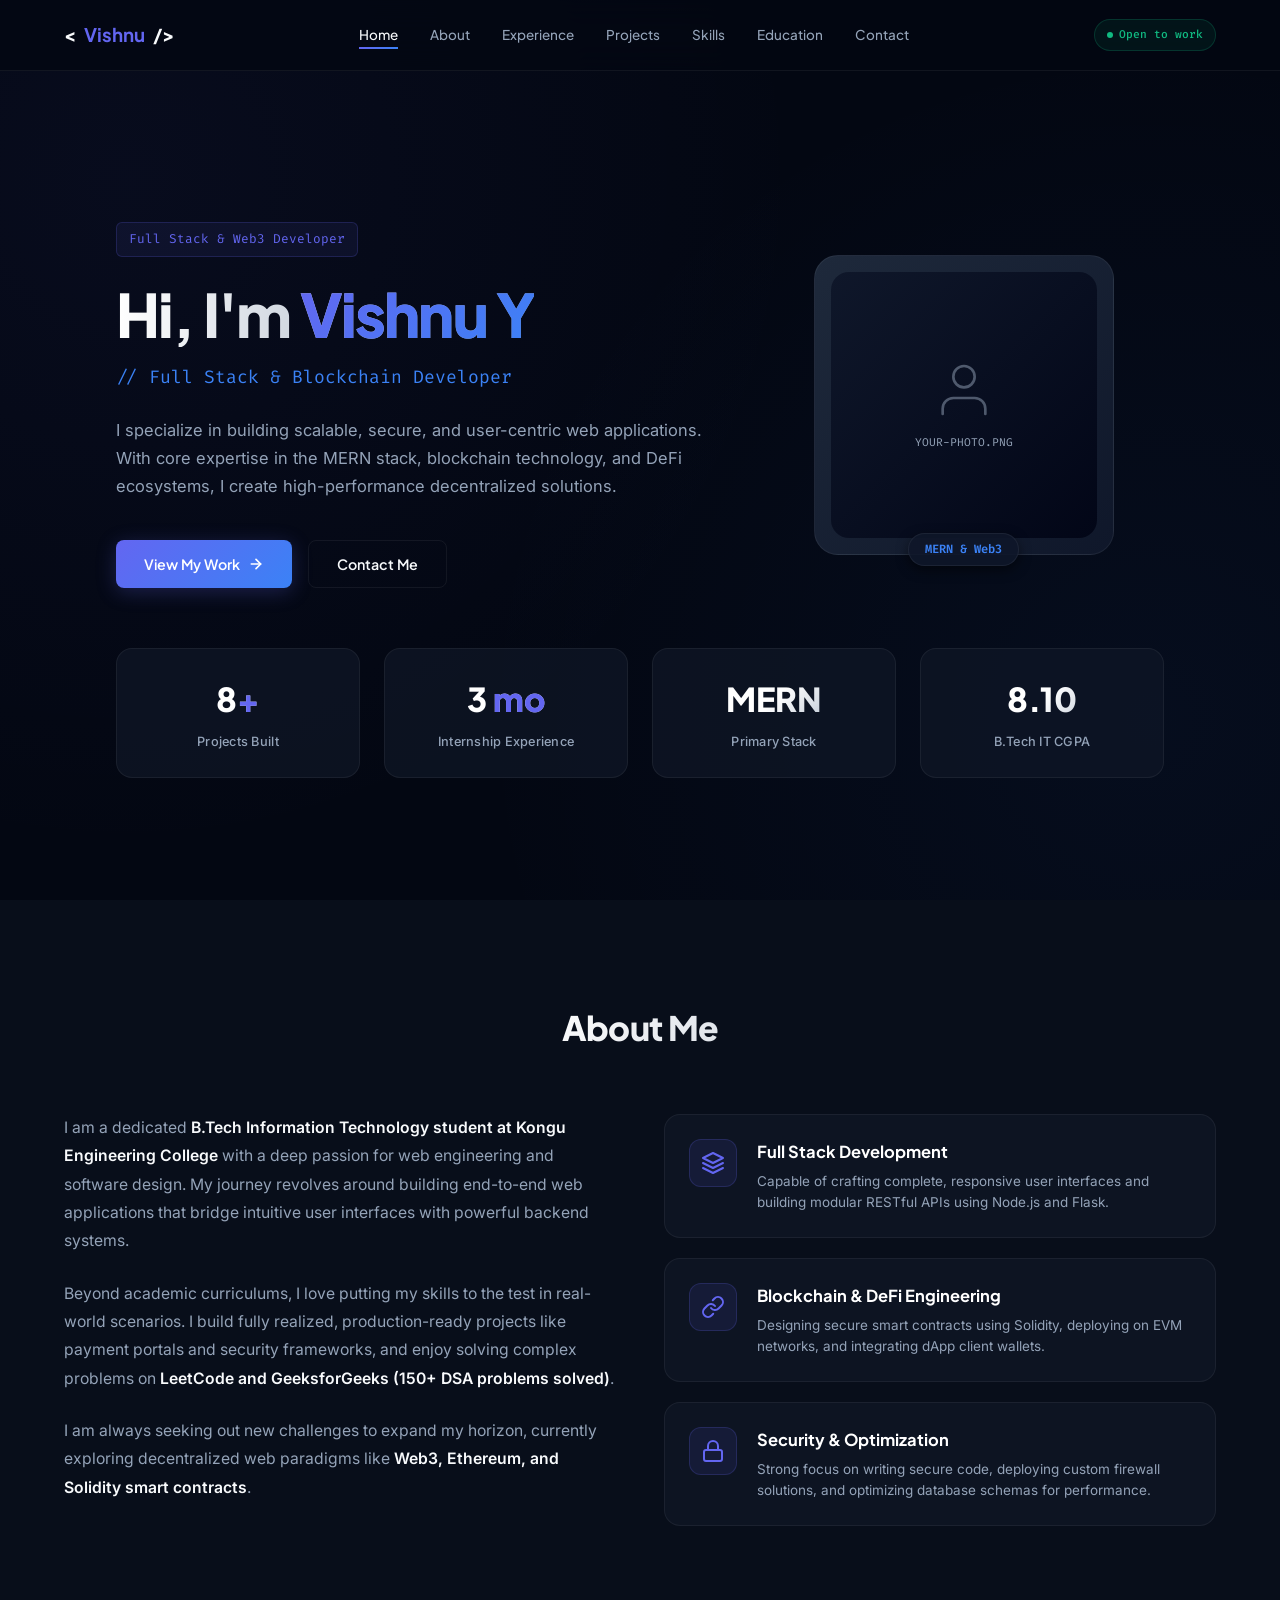
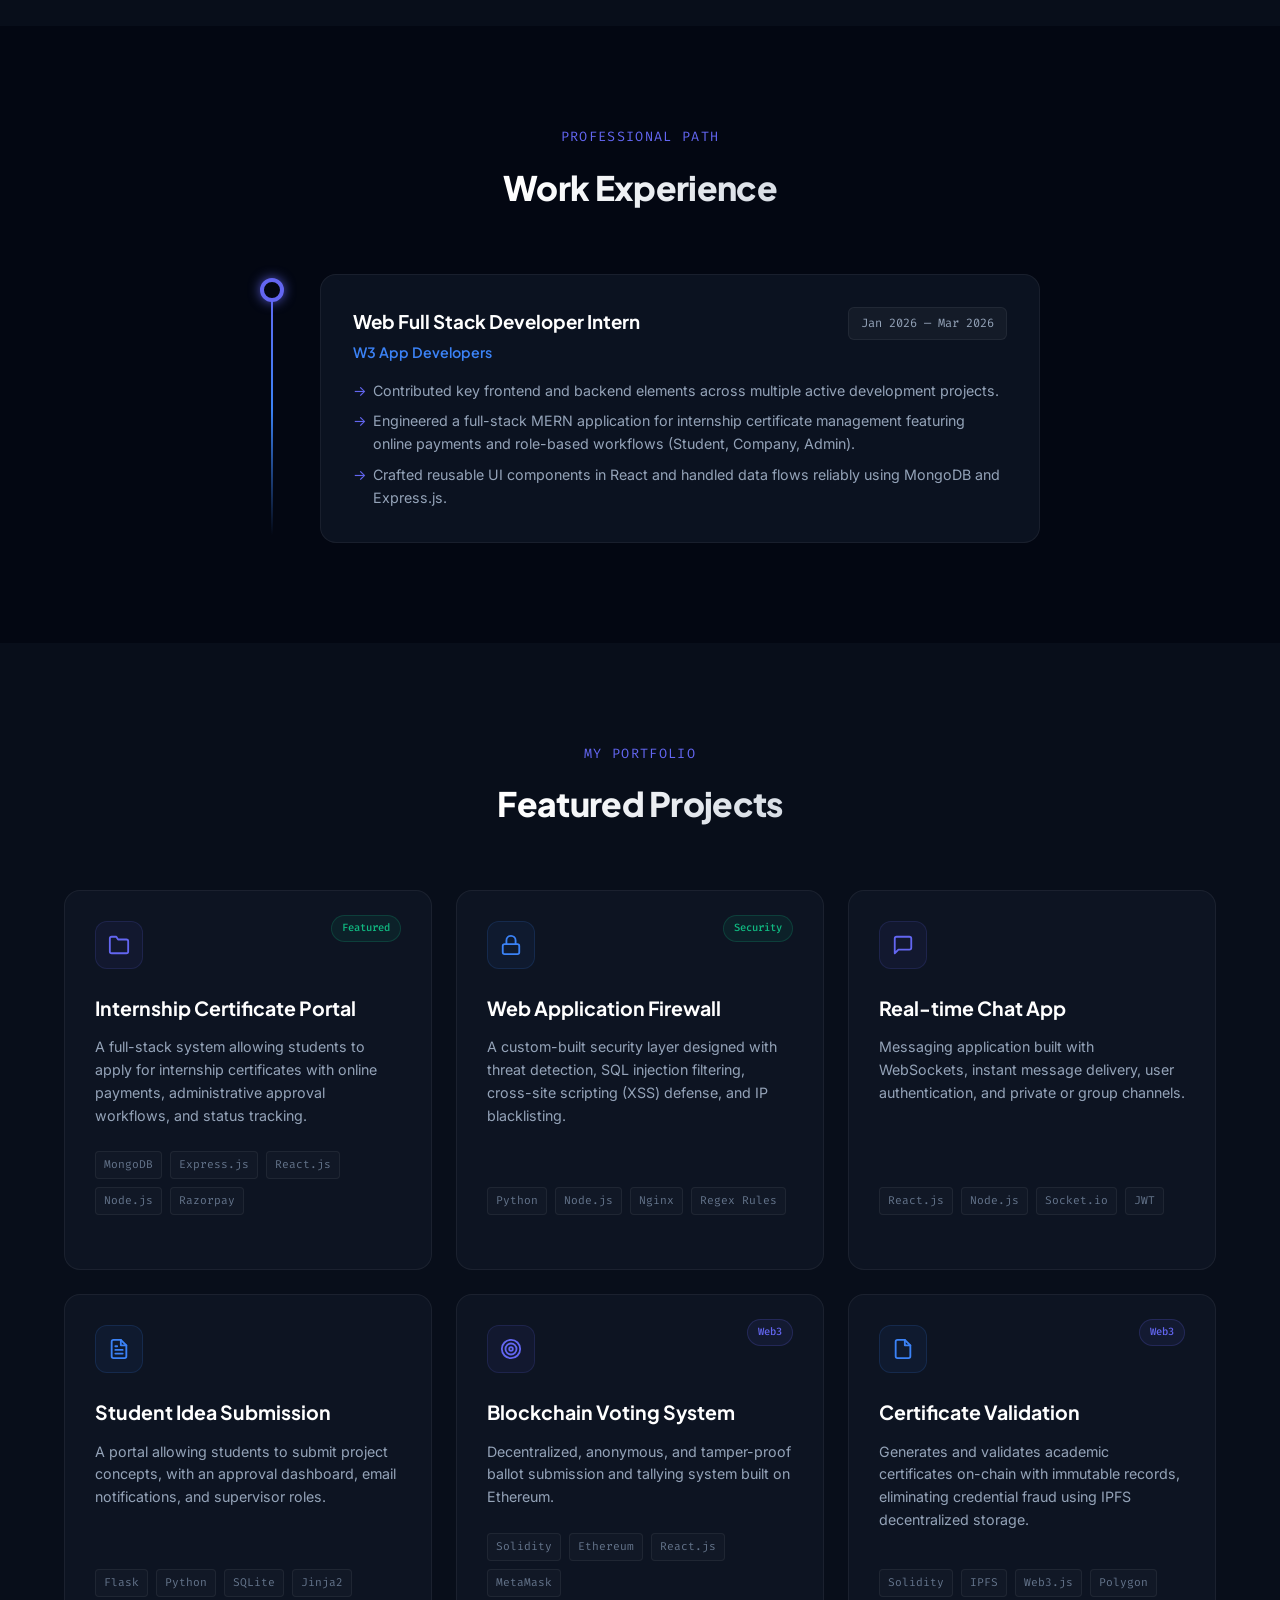
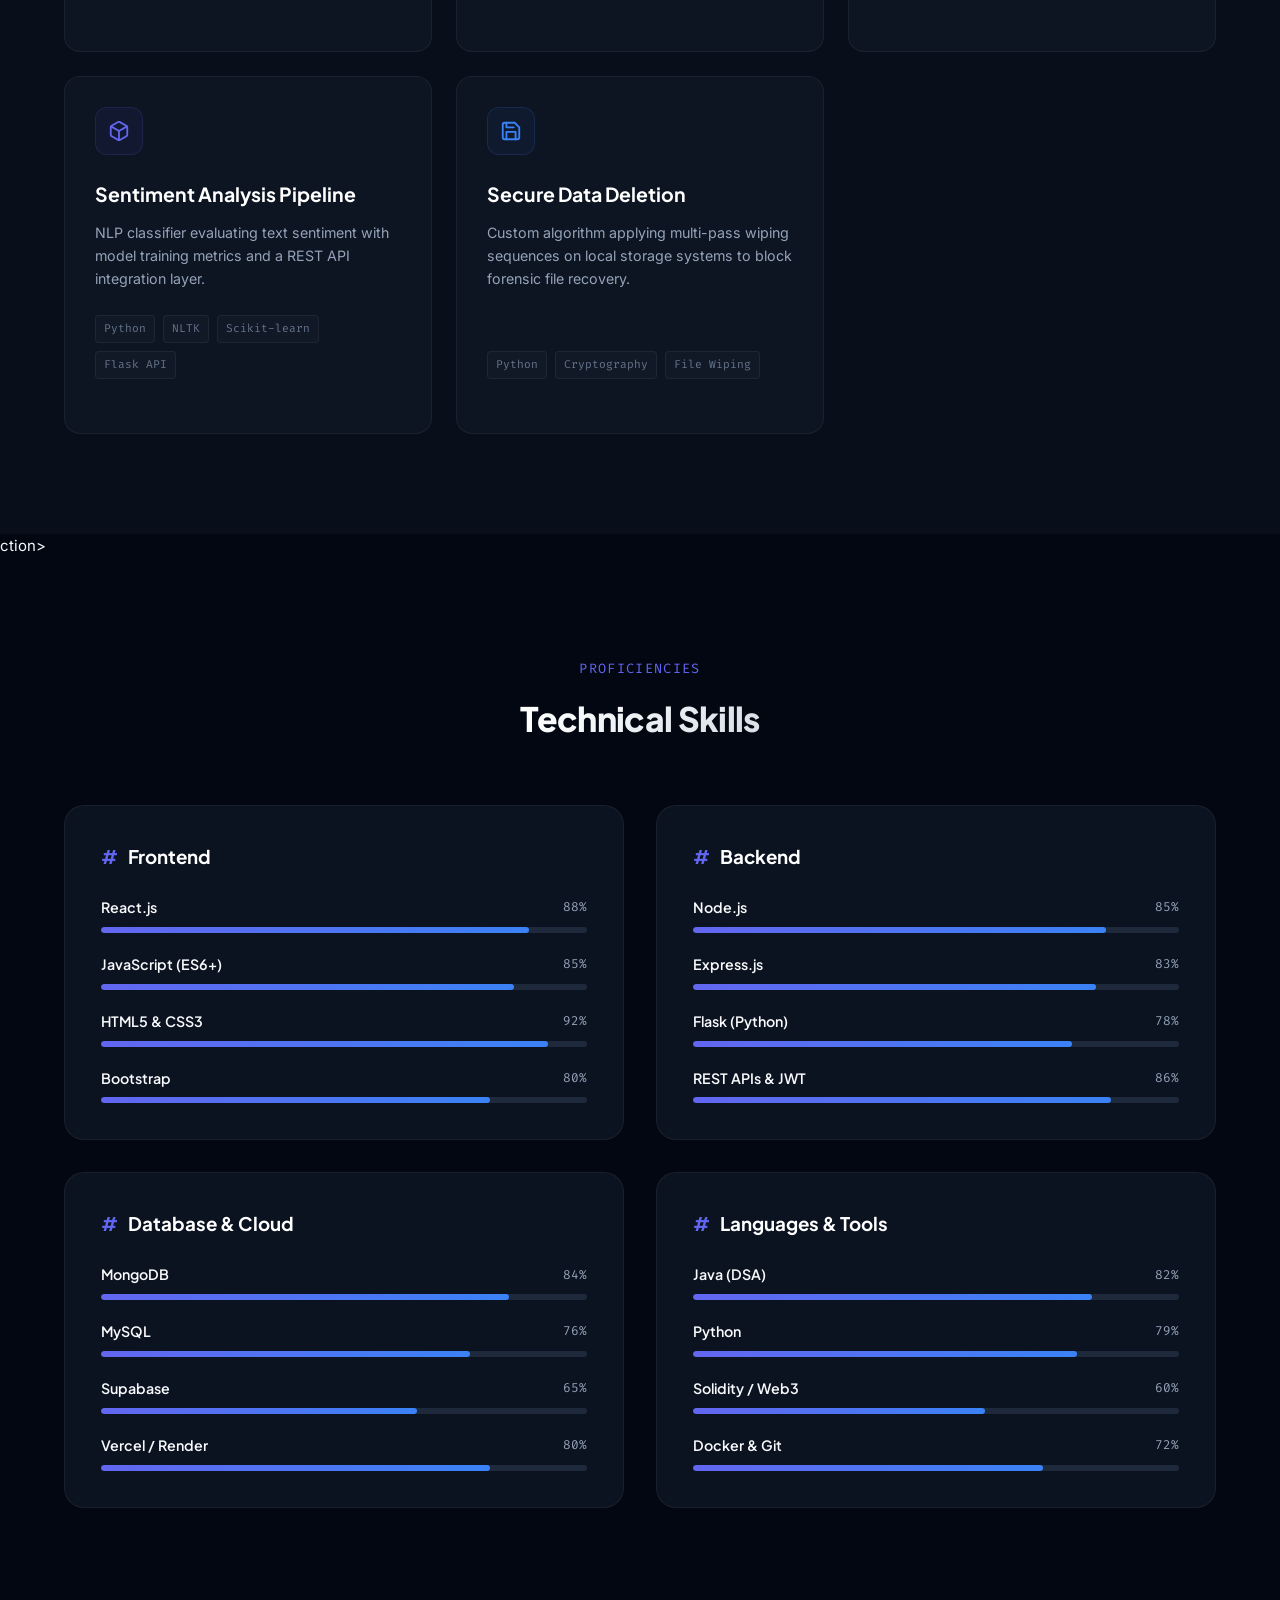
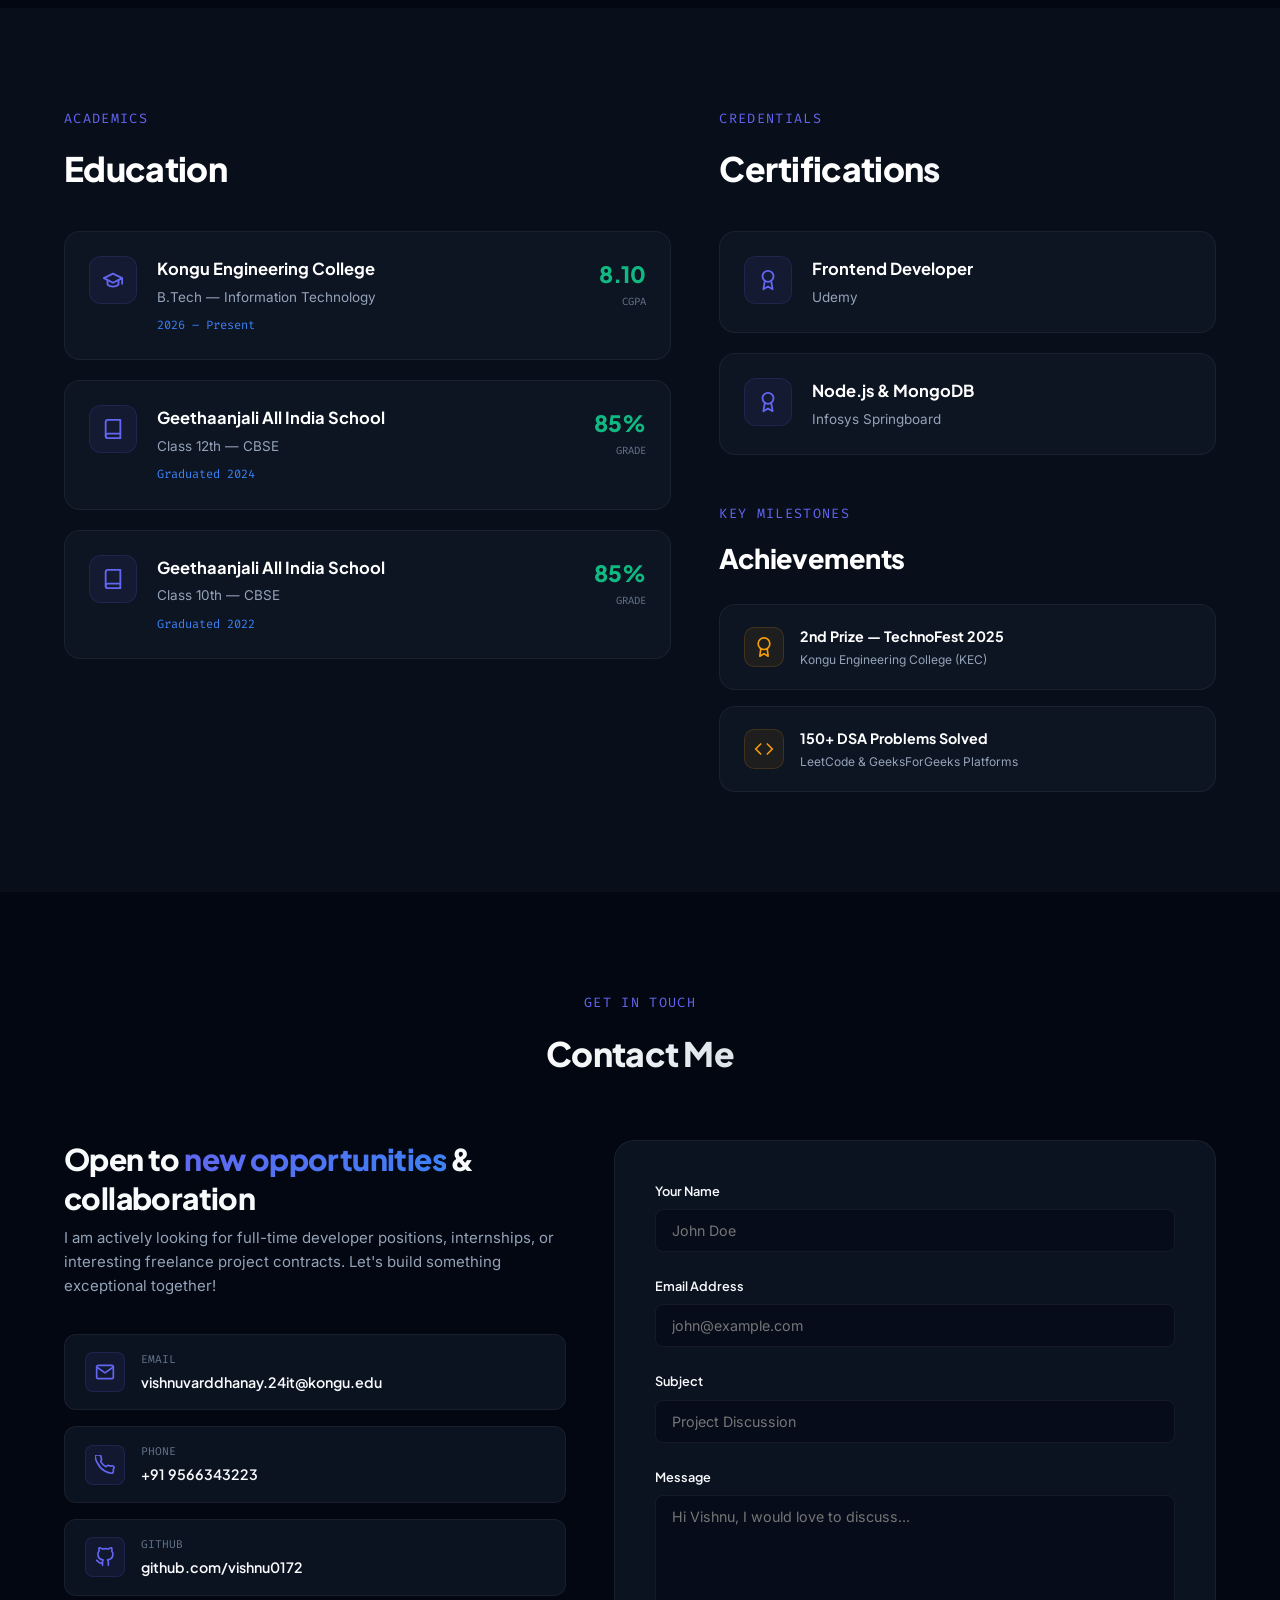
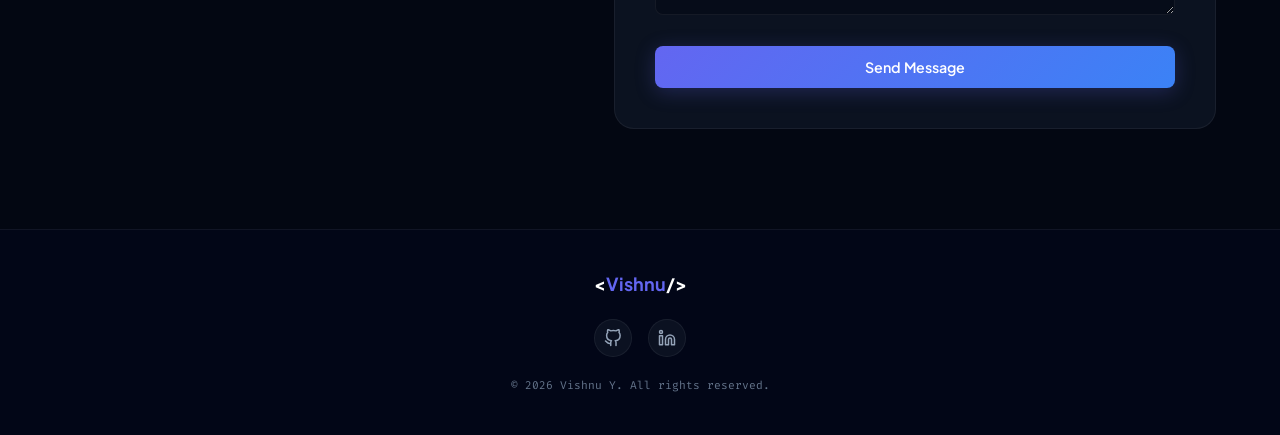
==== portfolio.html @ 097f38bb "Initial commit" ====
<!DOCTYPE html>
<html lang="en">
<head>
  <meta charset="UTF-8"/>
  <meta name="viewport" content="width=device-width, initial-scale=1.0"/>
  <title>Vishnu Y — Full Stack & Web3 Developer</title>
  
  <!-- Google Fonts -->
  <link rel="preconnect" href="https://fonts.googleapis.com">
  <link rel="preconnect" href="https://fonts.gstatic.com" crossorigin>
  <link href="https://fonts.googleapis.com/css2?family=Plus+Jakarta+Sans:wght@300;400;500;600;700;800&family=Inter:wght@300;400;500;600;700&family=Fira+Code:wght@400;500&display=swap" rel="stylesheet">
  
  <style>
    /* Reset & Base Styles */
    *, *::before, *::after {
      box-sizing: border-box;
      margin: 0;
      padding: 0;
    }
    
    :root {
      --bg-dark: #030712;
      --bg-dark-alt: #080e1a;
      --card-bg: rgba(17, 24, 39, 0.7);
      --card-border: rgba(255, 255, 255, 0.06);
      --card-border-hover: rgba(99, 102, 241, 0.4);
      --primary: #6366f1;
      --primary-hover: #4f46e5;
      --secondary: #3b82f6;
      --accent: #10b981;
      --text-main: #f8fafc;
      --text-muted: #94a3b8;
      --text-dark: #64748b;
      --sans-head: 'Plus Jakarta Sans', sans-serif;
      --sans-body: 'Inter', sans-serif;
      --mono: 'Fira Code', monospace;
      --transition: all 0.3s cubic-bezier(0.4, 0, 0.2, 1);
    }

    html {
      scroll-behavior: smooth;
      background: var(--bg-dark);
      color: var(--text-main);
      font-family: var(--sans-body);
      font-size: 15px;
      line-height: 1.6;
    }

    body {
      overflow-x: hidden;
      background: var(--bg-dark);
    }

    /* Scrollbar */
    ::-webkit-scrollbar {
      width: 8px;
    }
    ::-webkit-scrollbar-track {
      background: var(--bg-dark);
    }
    ::-webkit-scrollbar-thumb {
      background: #1e293b;
      border-radius: 4px;
    }
    ::-webkit-scrollbar-thumb:hover {
      background: #334155;
    }

    /* Helper Classes */
    .container {
      max-width: 1200px;
      margin: 0 auto;
      padding: 0 24px;
    }

    .section-padding {
      padding: 100px 0;
    }

    .section-header {
      margin-bottom: 60px;
      text-align: center;
    }

    .section-subtitle {
      font-family: var(--mono);
      color: var(--primary);
      font-size: 0.9rem;
      letter-spacing: 0.1em;
      text-transform: uppercase;
      margin-bottom: 12px;
      display: block;
    }

    .section-title {
      font-family: var(--sans-head);
      font-size: 2.25rem;
      font-weight: 800;
      letter-spacing: -0.02em;
      background: linear-gradient(135deg, #fff 40%, #94a3b8 100%);
      -webkit-background-clip: text;
      -webkit-text-fill-color: transparent;
    }

    /* Header / Navbar */
    header {
      position: fixed;
      top: 0;
      left: 0;
      width: 100%;
      z-index: 1000;
      background: rgba(3, 7, 18, 0.75);
      backdrop-filter: blur(16px);
      -webkit-backdrop-filter: blur(16px);
      border-bottom: 1px solid var(--card-border);
      transition: var(--transition);
    }

    .nav-container {
      display: flex;
      justify-content: space-between;
      align-items: center;
      height: 70px;
    }

    .logo {
      font-family: var(--sans-head);
      font-size: 1.25rem;
      font-weight: 700;
      color: var(--text-main);
      text-decoration: none;
      display: flex;
      align-items: center;
      gap: 8px;
    }

    .logo span {
      color: var(--primary);
    }

    .nav-links {
      display: flex;
      gap: 32px;
      list-style: none;
    }

    .nav-link {
      font-family: var(--sans-head);
      font-size: 0.9rem;
      font-weight: 500;
      color: var(--text-muted);
      text-decoration: none;
      transition: var(--transition);
      position: relative;
      padding: 6px 0;
    }

    .nav-link:hover, .nav-link.active {
      color: var(--text-main);
    }

    .nav-link::after {
      content: '';
      position: absolute;
      bottom: 0;
      left: 0;
      width: 100%;
      height: 2px;
      background: linear-gradient(90deg, var(--primary), var(--secondary));
      transform: scaleX(0);
      transform-origin: right;
      transition: transform 0.3s ease;
    }

    .nav-link:hover::after, .nav-link.active::after {
      transform: scaleX(1);
      transform-origin: left;
    }

    .nav-cta {
      display: flex;
      align-items: center;
      gap: 16px;
    }

    .status-badge {
      display: inline-flex;
      align-items: center;
      gap: 6px;
      background: rgba(16, 185, 129, 0.08);
      border: 1px solid rgba(16, 185, 129, 0.2);
      padding: 6px 12px;
      border-radius: 99px;
      font-family: var(--mono);
      font-size: 0.75rem;
      color: var(--accent);
      font-weight: 500;
    }

    .status-dot {
      width: 6px;
      height: 6px;
      background-color: var(--accent);
      border-radius: 50%;
      animation: pulse 2s infinite;
    }

    @keyframes pulse {
      0% {
        transform: scale(0.9);
        box-shadow: 0 0 0 0 rgba(16, 185, 129, 0.7);
      }
      70% {
        transform: scale(1);
        box-shadow: 0 0 0 6px rgba(16, 185, 129, 0);
      }
      100% {
        transform: scale(0.9);
        box-shadow: 0 0 0 0 rgba(16, 185, 129, 0);
      }
    }

    /* Mobile Menu Toggle */
    .menu-toggle {
      display: none;
      background: none;
      border: none;
      cursor: pointer;
      color: var(--text-main);
    }

    /* Hero Section */
    #hero {
      min-height: 100vh;
      display: flex;
      align-items: center;
      padding-top: 100px;
      position: relative;
      overflow: hidden;
      background: radial-gradient(circle at 10% 20%, rgba(99, 102, 241, 0.05) 0%, transparent 50%),
                  radial-gradient(circle at 90% 80%, rgba(59, 130, 246, 0.05) 0%, transparent 50%);
    }

    .hero-grid {
      display: grid;
      grid-template-columns: 1.2fr 0.8fr;
      gap: 48px;
      align-items: center;
    }

    .hero-content {
      display: flex;
      flex-direction: column;
      align-items: flex-start;
    }

    .hero-tag {
      font-family: var(--mono);
      font-size: 0.85rem;
      color: var(--primary);
      background: rgba(99, 102, 241, 0.08);
      border: 1px solid rgba(99, 102, 241, 0.2);
      padding: 6px 12px;
      border-radius: 6px;
      margin-bottom: 24px;
    }

    .hero-title {
      font-family: var(--sans-head);
      font-size: clamp(2.5rem, 5vw, 4rem);
      font-weight: 800;
      line-height: 1.1;
      letter-spacing: -0.03em;
      margin-bottom: 16px;
      background: linear-gradient(to right, #fff, #94a3b8);
      -webkit-background-clip: text;
      -webkit-text-fill-color: transparent;
    }

    .hero-title span {
      background: linear-gradient(135deg, var(--primary) 0%, var(--secondary) 100%);
      -webkit-background-clip: text;
      -webkit-text-fill-color: transparent;
    }

    .hero-role {
      font-family: var(--mono);
      font-size: 1.2rem;
      color: var(--secondary);
      margin-bottom: 24px;
    }

    .hero-desc {
      font-size: 1.1rem;
      color: var(--text-muted);
      margin-bottom: 40px;
      max-width: 600px;
      line-height: 1.7;
    }

    .hero-buttons {
      display: flex;
      gap: 16px;
      flex-wrap: wrap;
    }

    .btn {
      display: inline-flex;
      align-items: center;
      gap: 8px;
      padding: 12px 28px;
      border-radius: 8px;
      font-family: var(--sans-head);
      font-size: 0.95rem;
      font-weight: 600;
      text-decoration: none;
      cursor: pointer;
      transition: var(--transition);
    }

    .btn-primary {
      background: linear-gradient(135deg, var(--primary) 0%, var(--secondary) 100%);
      color: #fff;
      border: none;
      box-shadow: 0 4px 20px rgba(99, 102, 241, 0.25);
    }

    .btn-primary:hover {
      transform: translateY(-2px);
      box-shadow: 0 6px 24px rgba(99, 102, 241, 0.45);
    }

    .btn-outline {
      background: transparent;
      color: var(--text-main);
      border: 1px solid var(--card-border);
    }

    .btn-outline:hover {
      background: rgba(255, 255, 255, 0.03);
      border-color: var(--text-muted);
      transform: translateY(-2px);
    }

    /* Hero Image Panel */
    .hero-image-panel {
      display: flex;
      justify-content: center;
      align-items: center;
      position: relative;
    }

    .photo-container {
      position: relative;
      width: 300px;
      height: 300px;
      border-radius: 24px;
      background: linear-gradient(135deg, #1e293b, #0f172a);
      border: 1px solid var(--card-border);
      padding: 16px;
      display: flex;
      align-items: center;
      justify-content: center;
    }

    .photo-container::before {
      content: '';
      position: absolute;
      inset: -2px;
      border-radius: 26px;
      background: linear-gradient(135deg, var(--primary), var(--secondary));
      z-index: -1;
      opacity: 0.4;
      transition: var(--transition);
    }

    .photo-container:hover::before {
      opacity: 0.8;
      filter: blur(8px);
    }

    .photo-frame {
      width: 100%;
      height: 100%;
      border-radius: 18px;
      overflow: hidden;
      background: var(--bg-dark);
      position: relative;
    }

    .photo-frame img {
      width: 100%;
      height: 100%;
      object-fit: cover;
    }

    .photo-fallback {
      width: 100%;
      height: 100%;
      display: flex;
      flex-direction: column;
      align-items: center;
      justify-content: center;
      gap: 12px;
      color: var(--text-muted);
      background: linear-gradient(135deg, #0f172a, #020617);
    }

    .photo-fallback svg {
      width: 64px;
      height: 64px;
      opacity: 0.5;
    }

    .photo-badge {
      position: absolute;
      bottom: -12px;
      background: rgba(15, 23, 42, 0.9);
      border: 1px solid var(--card-border);
      padding: 6px 16px;
      border-radius: 99px;
      font-family: var(--mono);
      font-size: 0.8rem;
      color: var(--secondary);
      font-weight: 600;
      box-shadow: 0 4px 12px rgba(0,0,0,0.5);
    }

    /* Stats Section */
    .stats-container {
      margin-top: 60px;
      display: grid;
      grid-template-columns: repeat(4, 1fr);
      gap: 24px;
      width: 100%;
    }

    .stat-card {
      background: var(--card-bg);
      border: 1px solid var(--card-border);
      border-radius: 16px;
      padding: 24px;
      transition: var(--transition);
      text-align: center;
    }

    .stat-card:hover {
      transform: translateY(-4px);
      border-color: var(--card-border-hover);
      box-shadow: 0 8px 30px rgba(99, 102, 241, 0.1);
    }

    .stat-value {
      font-family: var(--sans-head);
      font-size: 2.2rem;
      font-weight: 800;
      color: #fff;
      margin-bottom: 6px;
      background: linear-gradient(135deg, #fff 50%, var(--text-muted) 100%);
      -webkit-background-clip: text;
      -webkit-text-fill-color: transparent;
    }

    .stat-value span {
      color: var(--primary);
      -webkit-text-fill-color: initial;
    }

    .stat-label {
      font-size: 0.85rem;
      color: var(--text-muted);
      font-weight: 500;
      letter-spacing: 0.02em;
    }

    /* About Section */
    #about {
      background: var(--bg-dark-alt);
    }

    .about-grid {
      display: grid;
      grid-template-columns: 1fr 1fr;
      gap: 48px;
    }

    .about-text p {
      color: var(--text-muted);
      font-size: 1.05rem;
      line-height: 1.8;
      margin-bottom: 24px;
    }

    .about-text p strong {
      color: var(--text-main);
      font-weight: 600;
    }

    .about-cards {
      display: grid;
      grid-template-columns: 1fr;
      gap: 20px;
    }

    .about-card {
      background: var(--card-bg);
      border: 1px solid var(--card-border);
      border-radius: 16px;
      padding: 24px;
      display: flex;
      gap: 20px;
      transition: var(--transition);
    }

    .about-card:hover {
      border-color: var(--card-border-hover);
      transform: translateX(4px);
    }

    .about-card-icon {
      width: 48px;
      height: 48px;
      border-radius: 12px;
      background: rgba(99, 102, 241, 0.1);
      border: 1px solid rgba(99, 102, 241, 0.2);
      display: flex;
      align-items: center;
      justify-content: center;
      color: var(--primary);
      flex-shrink: 0;
    }

    .about-card-icon svg {
      width: 24px;
      height: 24px;
    }

    .about-card-info h4 {
      font-family: var(--sans-head);
      font-size: 1.1rem;
      font-weight: 700;
      color: #fff;
      margin-bottom: 6px;
    }

    .about-card-info p {
      font-size: 0.9rem;
      color: var(--text-muted);
      line-height: 1.5;
    }

    /* Experience Section (Timeline) */
    .timeline {
      max-width: 800px;
      margin: 0 auto;
      position: relative;
    }

    .timeline::before {
      content: '';
      position: absolute;
      left: 31px;
      top: 8px;
      bottom: 8px;
      width: 2px;
      background: linear-gradient(180deg, var(--primary), var(--secondary), transparent);
    }

    .timeline-item {
      position: relative;
      padding-left: 80px;
      margin-bottom: 40px;
    }

    .timeline-item:last-child {
      margin-bottom: 0;
    }

    .timeline-dot {
      position: absolute;
      left: 20px;
      top: 4px;
      width: 24px;
      height: 24px;
      border-radius: 50%;
      background: var(--bg-dark);
      border: 4px solid var(--primary);
      box-shadow: 0 0 12px rgba(99, 102, 241, 0.8);
      z-index: 1;
    }

    .timeline-card {
      background: var(--card-bg);
      border: 1px solid var(--card-border);
      border-radius: 16px;
      padding: 32px;
      transition: var(--transition);
    }

    .timeline-card:hover {
      border-color: var(--card-border-hover);
      box-shadow: 0 8px 30px rgba(99, 102, 241, 0.05);
    }

    .timeline-header {
      display: flex;
      justify-content: space-between;
      align-items: flex-start;
      margin-bottom: 16px;
      flex-wrap: wrap;
      gap: 12px;
    }

    .timeline-title h3 {
      font-family: var(--sans-head);
      font-size: 1.25rem;
      font-weight: 700;
      color: #fff;
    }

    .timeline-company {
      font-family: var(--sans-head);
      color: var(--secondary);
      font-weight: 600;
      font-size: 0.95rem;
      margin-top: 4px;
      display: block;
    }

    .timeline-date {
      font-family: var(--mono);
      font-size: 0.8rem;
      background: rgba(255, 255, 255, 0.04);
      border: 1px solid var(--card-border);
      padding: 6px 12px;
      border-radius: 6px;
      color: var(--text-muted);
    }

    .timeline-body {
      list-style: none;
    }

    .timeline-body li {
      position: relative;
      padding-left: 20px;
      margin-bottom: 8px;
      color: var(--text-muted);
      font-size: 0.95rem;
      line-height: 1.6;
    }

    .timeline-body li:last-child {
      margin-bottom: 0;
    }

    .timeline-body li::before {
      content: '→';
      position: absolute;
      left: 0;
      color: var(--primary);
    }

    /* Projects Section */
    #projects {
      background: var(--bg-dark-alt);
    }

    .projects-grid {
      display: grid;
      grid-template-columns: repeat(auto-fill, minmax(350px, 1fr));
      gap: 24px;
    }

    .project-card {
      background: var(--card-bg);
      border: 1px solid var(--card-border);
      border-radius: 16px;
      padding: 30px;
      display: flex;
      flex-direction: column;
      height: 100%;
      position: relative;
      transition: var(--transition);
    }

    .project-card:hover {
      transform: translateY(-6px);
      border-color: var(--card-border-hover);
      box-shadow: 0 12px 30px rgba(99, 102, 241, 0.1);
    }

    .project-featured-badge {
      position: absolute;
      top: 24px;
      right: 30px;
      background: rgba(16, 185, 129, 0.08);
      border: 1px solid rgba(16, 185, 129, 0.2);
      padding: 4px 10px;
      border-radius: 99px;
      font-family: var(--mono);
      font-size: 0.7rem;
      color: var(--accent);
      font-weight: 500;
    }

    .project-icon {
      width: 48px;
      height: 48px;
      border-radius: 12px;
      background: rgba(99, 102, 241, 0.06);
      border: 1px solid rgba(99, 102, 241, 0.15);
      display: flex;
      align-items: center;
      justify-content: center;
      color: var(--primary);
      margin-bottom: 24px;
    }

    .project-icon svg {
      width: 22px;
      height: 22px;
    }

    .project-card:nth-child(even) .project-icon {
      background: rgba(59, 130, 246, 0.06);
      border-color: rgba(59, 130, 246, 0.15);
      color: var(--secondary);
    }

    .project-title {
      font-family: var(--sans-head);
      font-size: 1.3rem;
      font-weight: 700;
      color: #fff;
      margin-bottom: 12px;
    }

    .project-desc {
      font-size: 0.95rem;
      color: var(--text-muted);
      line-height: 1.6;
      margin-bottom: 24px;
      flex-grow: 1;
    }

    .project-tags {
      display: flex;
      flex-wrap: wrap;
      gap: 8px;
      margin-bottom: 24px;
    }

    .project-tag {
      font-family: var(--mono);
      font-size: 0.75rem;
      color: var(--text-dark);
      background: rgba(255, 255, 255, 0.02);
      border: 1px solid var(--card-border);
      padding: 4px 8px;
      border-radius: 4px;
    }

    .project-links {
      display: flex;
      gap: 16px;
    }

    .project-link {
      display: inline-flex;
      align-items: center;
      gap: 6px;
      font-family: var(--sans-head);
      font-size: 0.85rem;
      color: var(--text-main);
      text-decoration: none;
      font-weight: 600;
      transition: var(--transition);
    }

    .project-link:hover {
      color: var(--primary);
    }

    .project-link svg {
      width: 14px;
      height: 14px;
    }

    /* Skills Section */
    .skills-grid {
      display: grid;
      grid-template-columns: repeat(2, 1fr);
      gap: 32px;
    }

    .skills-category {
      background: var(--card-bg);
      border: 1px solid var(--card-border);
      border-radius: 20px;
      padding: 36px;
    }

    .skills-category h3 {
      font-family: var(--sans-head);
      font-size: 1.25rem;
      font-weight: 700;
      color: #fff;
      margin-bottom: 24px;
      display: flex;
      align-items: center;
      gap: 10px;
    }

    .skills-category h3 span {
      color: var(--primary);
    }

    .skills-list {
      display: flex;
      flex-direction: column;
      gap: 20px;
    }

    .skill-item {
      display: flex;
      flex-direction: column;
      gap: 8px;
    }

    .skill-info {
      display: flex;
      justify-content: space-between;
      align-items: center;
    }

    .skill-name {
      font-family: var(--sans-head);
      font-size: 0.95rem;
      font-weight: 600;
      color: var(--text-main);
    }

    .skill-percentage {
      font-family: var(--mono);
      font-size: 0.85rem;
      color: var(--text-muted);
    }

    .skill-bar-bg {
      height: 6px;
      background: #1e293b;
      border-radius: 99px;
      overflow: hidden;
    }

    .skill-bar-fill {
      height: 100%;
      background: linear-gradient(90deg, var(--primary), var(--secondary));
      border-radius: 99px;
      width: 0; /* Animated via scroll trigger */
      transition: width 1.5s cubic-bezier(0.1, 0.8, 0.2, 1);
    }

    /* Education & Certifications */
    #edu-certs {
      background: var(--bg-dark-alt);
    }

    .edu-certs-grid {
      display: grid;
      grid-template-columns: 1.1fr 0.9fr;
      gap: 48px;
    }

    .edu-list, .certs-list {
      display: flex;
      flex-direction: column;
      gap: 20px;
    }

    .edu-card, .cert-card {
      background: var(--card-bg);
      border: 1px solid var(--card-border);
      border-radius: 16px;
      padding: 24px;
      display: flex;
      gap: 20px;
      align-items: flex-start;
      transition: var(--transition);
    }

    .edu-card:hover, .cert-card:hover {
      border-color: var(--card-border-hover);
      transform: translateY(-2px);
    }

    .edu-icon, .cert-icon {
      width: 48px;
      height: 48px;
      border-radius: 12px;
      background: rgba(99, 102, 241, 0.08);
      border: 1px solid rgba(99, 102, 241, 0.15);
      display: flex;
      align-items: center;
      justify-content: center;
      color: var(--primary);
      flex-shrink: 0;
    }

    .edu-icon svg, .cert-icon svg {
      width: 22px;
      height: 22px;
    }

    .edu-details, .cert-details {
      flex-grow: 1;
    }

    .edu-inst, .cert-name {
      font-family: var(--sans-head);
      font-size: 1.1rem;
      font-weight: 700;
      color: #fff;
    }

    .edu-deg, .cert-issuer {
      font-size: 0.9rem;
      color: var(--text-muted);
      margin-top: 4px;
    }

    .edu-year {
      font-family: var(--mono);
      font-size: 0.8rem;
      color: var(--secondary);
      margin-top: 8px;
      display: block;
    }

    .edu-grade {
      text-align: right;
      flex-shrink: 0;
    }

    .edu-grade-val {
      font-family: var(--sans-head);
      font-size: 1.5rem;
      font-weight: 800;
      color: var(--accent);
    }

    .edu-grade-lbl {
      font-family: var(--mono);
      font-size: 0.7rem;
      color: var(--text-dark);
      text-transform: uppercase;
      margin-top: 2px;
    }

    .achievement-card {
      background: var(--card-bg);
      border: 1px solid var(--card-border);
      border-radius: 16px;
      padding: 20px 24px;
      display: flex;
      align-items: center;
      gap: 16px;
      margin-top: 16px;
      transition: var(--transition);
    }

    .achievement-card:hover {
      border-color: var(--card-border-hover);
    }

    .achievement-icon {
      width: 40px;
      height: 40px;
      border-radius: 10px;
      background: rgba(245, 158, 11, 0.08);
      border: 1px solid rgba(245, 158, 11, 0.15);
      display: flex;
      align-items: center;
      justify-content: center;
      color: #f59e0b;
      flex-shrink: 0;
    }

    .achievement-icon svg {
      width: 20px;
      height: 20px;
    }

    .achievement-info h5 {
      font-family: var(--sans-head);
      font-size: 0.95rem;
      font-weight: 700;
      color: #fff;
    }

    .achievement-info p {
      font-size: 0.8rem;
      color: var(--text-muted);
      margin-top: 2px;
    }

    /* Contact Section */
    .contact-grid {
      display: grid;
      grid-template-columns: 1fr 1.2fr;
      gap: 48px;
    }

    .contact-info {
      display: flex;
      flex-direction: column;
      gap: 28px;
    }

    .contact-title {
      font-family: var(--sans-head);
      font-size: 2rem;
      font-weight: 800;
      letter-spacing: -0.02em;
      line-height: 1.3;
      margin-bottom: 8px;
    }

    .contact-title span {
      background: linear-gradient(135deg, var(--primary) 0%, var(--secondary) 100%);
      -webkit-background-clip: text;
      -webkit-text-fill-color: transparent;
    }

    .contact-desc {
      color: var(--text-muted);
      font-size: 1rem;
      line-height: 1.6;
      margin-bottom: 8px;
    }

    .contact-channels {
      display: flex;
      flex-direction: column;
      gap: 16px;
    }

    .contact-channel {
      display: flex;
      align-items: center;
      gap: 16px;
      background: var(--card-bg);
      border: 1px solid var(--card-border);
      padding: 16px 20px;
      border-radius: 12px;
      text-decoration: none;
      transition: var(--transition);
    }

    .contact-channel:hover {
      border-color: var(--card-border-hover);
      transform: translateX(4px);
    }

    .contact-channel-icon {
      width: 40px;
      height: 40px;
      border-radius: 8px;
      background: rgba(99, 102, 241, 0.08);
      border: 1px solid rgba(99, 102, 241, 0.15);
      display: flex;
      align-items: center;
      justify-content: center;
      color: var(--primary);
    }

    .contact-channel-icon svg {
      width: 20px;
      height: 20px;
    }

    .contact-channel-details span {
      display: block;
    }

    .contact-channel-lbl {
      font-size: 0.75rem;
      font-family: var(--mono);
      color: var(--text-dark);
      text-transform: uppercase;
    }

    .contact-channel-val {
      font-family: var(--sans-head);
      font-size: 0.95rem;
      font-weight: 600;
      color: var(--text-main);
      margin-top: 2px;
    }

    /* Contact Form */
    .contact-form-panel {
      background: var(--card-bg);
      border: 1px solid var(--card-border);
      border-radius: 20px;
      padding: 40px;
    }

    .form-group {
      margin-bottom: 24px;
    }

    .form-label {
      display: block;
      font-family: var(--sans-head);
      font-size: 0.85rem;
      font-weight: 600;
      color: var(--text-main);
      margin-bottom: 8px;
    }

    .form-control {
      width: 100%;
      background: rgba(3, 7, 18, 0.5);
      border: 1px solid var(--card-border);
      border-radius: 8px;
      padding: 12px 16px;
      font-family: var(--sans-body);
      color: var(--text-main);
      font-size: 0.95rem;
      transition: var(--transition);
    }

    .form-control:focus {
      outline: none;
      border-color: var(--primary);
      box-shadow: 0 0 0 3px rgba(99, 102, 241, 0.15);
    }

    textarea.form-control {
      resize: vertical;
      min-height: 120px;
    }

    /* Footer */
    footer {
      background: #020617;
      border-top: 1px solid var(--card-border);
      padding: 40px 0;
      text-align: center;
    }

    .footer-content {
      display: flex;
      flex-direction: column;
      align-items: center;
      gap: 20px;
    }

    .footer-logo {
      font-family: var(--sans-head);
      font-size: 1.2rem;
      font-weight: 700;
      color: #fff;
    }

    .footer-logo span {
      color: var(--primary);
    }

    .footer-socials {
      display: flex;
      gap: 16px;
    }

    .footer-soc-btn {
      width: 38px;
      height: 38px;
      border-radius: 50%;
      background: var(--card-bg);
      border: 1px solid var(--card-border);
      display: flex;
      align-items: center;
      justify-content: center;
      color: var(--text-muted);
      text-decoration: none;
      transition: var(--transition);
    }

    .footer-soc-btn:hover {
      color: var(--primary);
      border-color: var(--primary);
      transform: translateY(-2px);
    }

    .footer-soc-btn svg {
      width: 18px;
      height: 18px;
    }

    .copyright {
      font-family: var(--mono);
      font-size: 0.75rem;
      color: var(--text-dark);
    }

    /* Responsive Design */
    @media (max-width: 1024px) {
      .hero-grid, .about-grid, .edu-certs-grid, .contact-grid {
        grid-template-columns: 1fr;
        gap: 40px;
      }
      .hero-image-panel {
        order: -1;
      }
      .stats-container {
        grid-template-columns: repeat(2, 1fr);
      }
      .skills-grid {
        grid-template-columns: 1fr;
      }
    }

    @media (max-width: 768px) {
      .section-padding {
        padding: 80px 0;
      }
      .nav-links {
        display: none;
        position: absolute;
        top: 70px;
        left: 0;
        width: 100%;
        flex-direction: column;
        background: rgba(3, 7, 18, 0.95);
        backdrop-filter: blur(16px);
        border-bottom: 1px solid var(--card-border);
        padding: 24px;
        gap: 20px;
      }
      .nav-links.open {
        display: flex;
      }
      .menu-toggle {
        display: block;
      }
      .nav-cta {
        display: none;
      }
      .timeline::before {
        left: 21px;
      }
      .timeline-item {
        padding-left: 50px;
      }
      .timeline-dot {
        left: 10px;
      }
      .timeline-card {
        padding: 20px;
      }
      .contact-form-panel {
        padding: 24px;
      }
    }

    /* Interactive Project Options Modal & Live Demo styling */
    .project-card {
      cursor: pointer;
    }

    .modal-overlay {
      position: fixed;
      top: 0;
      left: 0;
      width: 100%;
      height: 100%;
      background: rgba(3, 7, 18, 0.9);
      backdrop-filter: blur(20px);
      -webkit-backdrop-filter: blur(20px);
      display: none;
      align-items: center;
      justify-content: center;
      z-index: 2000;
      opacity: 0;
      transition: opacity 0.3s ease;
      padding: 24px;
    }

    .modal-overlay.open {
      display: flex;
      opacity: 1;
    }

    .modal-content {
      background: var(--bg-dark-alt);
      border: 1px solid var(--card-border);
      border-radius: 24px;
      max-width: 800px;
      width: 100%;
      max-height: 90vh;
      overflow-y: auto;
      position: relative;
      padding: 40px;
      box-shadow: 0 20px 50px rgba(0, 0, 0, 0.6);
      transform: scale(0.95);
      transition: transform 0.3s cubic-bezier(0.34, 1.56, 0.64, 1);
    }

    .modal-overlay.open .modal-content {
      transform: scale(1);
    }

    .modal-close {
      position: absolute;
      top: 24px;
      right: 24px;
      background: rgba(255, 255, 255, 0.03);
      border: 1px solid var(--card-border);
      color: var(--text-muted);
      width: 40px;
      height: 40px;
      border-radius: 50%;
      display: flex;
      align-items: center;
      justify-content: center;
      cursor: pointer;
      transition: var(--transition);
    }

    .modal-close:hover {
      color: #fff;
      border-color: var(--primary);
      background: rgba(99, 102, 241, 0.1);
    }

    .modal-header {
      margin-bottom: 24px;
      padding-right: 30px;
    }

    .modal-subtitle {
      font-family: var(--mono);
      font-size: 0.8rem;
      color: var(--primary);
      text-transform: uppercase;
      letter-spacing: 0.05em;
      margin-bottom: 8px;
      display: block;
    }

    .modal-title {
      font-family: var(--sans-head);
      font-size: 1.8rem;
      font-weight: 800;
      color: #fff;
    }

    .modal-desc {
      color: var(--text-muted);
      font-size: 1rem;
      line-height: 1.6;
      margin-bottom: 32px;
    }

    .modal-options {
      display: flex;
      gap: 20px;
      justify-content: center;
      margin-bottom: 12px;
    }

    .modal-option-btn {
      flex: 1;
      display: flex;
      flex-direction: column;
      align-items: center;
      justify-content: center;
      gap: 12px;
      padding: 30px 20px;
      background: rgba(255, 255, 255, 0.02);
      border: 1px solid var(--card-border);
      border-radius: 16px;
      color: var(--text-main);
      text-decoration: none;
      cursor: pointer;
      transition: var(--transition);
    }

    .modal-option-btn:hover {
      border-color: var(--primary);
      background: rgba(99, 102, 241, 0.05);
      transform: translateY(-2px);
    }

    .modal-option-btn.disabled {
      opacity: 0.4;
      cursor: not-allowed;
      border-color: rgba(255, 255, 255, 0.02) !important;
      background: transparent !important;
      transform: none !important;
    }

    .modal-option-btn svg {
      width: 32px;
      height: 32px;
      color: var(--primary);
    }
    
    .modal-option-btn.disabled svg {
      color: var(--text-dark);
    }

    .modal-option-title {
      font-family: var(--sans-head);
      font-size: 1.1rem;
      font-weight: 700;
    }

    .modal-option-subtitle {
      font-size: 0.8rem;
      color: var(--text-muted);
      text-align: center;
    }

    /* Live Preview Section */
    .live-preview-container {
      display: none;
      border-top: 1px solid var(--card-border);
      padding-top: 32px;
      margin-top: 24px;
      animation: modalFadeIn 0.4s ease forwards;
    }

    @keyframes modalFadeIn {
      from { opacity: 0; transform: translateY(10px); }
      to { opacity: 1; transform: translateY(0); }
    }

    .live-preview-header {
      display: flex;
      justify-content: space-between;
      align-items: center;
      margin-bottom: 20px;
    }

    .live-preview-title {
      font-family: var(--sans-head);
      font-size: 1.2rem;
      font-weight: 700;
      color: var(--accent);
      display: flex;
      align-items: center;
      gap: 8px;
    }

    .live-preview-back {
      font-family: var(--sans-head);
      font-size: 0.85rem;
      color: var(--text-muted);
      cursor: pointer;
      background: none;
      border: none;
      display: flex;
      align-items: center;
      gap: 6px;
      transition: var(--transition);
    }

    .live-preview-back:hover {
      color: #fff;
    }

    /* Interactive Demo Layouts */
    .demo-screen {
      background: #020617;
      border: 1px solid var(--card-border);
      border-radius: 12px;
      padding: 24px;
      color: var(--text-main);
      overflow: hidden;
      position: relative;
    }

    .demo-form {
      display: flex;
      flex-direction: column;
      gap: 16px;
    }

    .demo-group {
      display: flex;
      flex-direction: column;
      gap: 6px;
    }

    .demo-label {
      font-family: var(--sans-head);
      font-size: 0.85rem;
      font-weight: 600;
      color: var(--text-muted);
    }

    .demo-input {
      background: rgba(255, 255, 255, 0.03);
      border: 1px solid var(--card-border);
      border-radius: 6px;
      padding: 10px 14px;
      color: #fff;
      font-family: var(--sans-body);
      font-size: 0.95rem;
    }

    .demo-input:focus {
      outline: none;
      border-color: var(--primary);
    }

    .demo-btn {
      background: var(--primary);
      color: #fff;
      border: none;
      padding: 10px 20px;
      border-radius: 6px;
      font-weight: 600;
      cursor: pointer;
      transition: var(--transition);
      display: inline-flex;
      align-items: center;
      justify-content: center;
      gap: 8px;
      font-family: var(--sans-head);
      font-size: 0.9rem;
    }

    .demo-btn:hover {
      background: var(--primary-hover);
    }

    /* WAF Console and terminal screens */
    .terminal-console {
      background: #020617;
      font-family: var(--mono);
      font-size: 0.85rem;
      border-radius: 8px;
      padding: 16px;
      height: 220px;
      overflow-y: auto;
      border: 1px solid #1e293b;
      color: #10b981;
    }

    .terminal-line {
      margin-bottom: 6px;
      line-height: 1.45;
    }

    .terminal-line.error {
      color: #f87171;
    }

    .terminal-line.warning {
      color: #fbbf24;
    }
    
    .terminal-line.info {
      color: #60a5fa;
    }

    /* Certificate visual styling */
    .cert-frame {
      border: 6px double #334155;
      padding: 30px;
      background: radial-gradient(circle, #0f172a 0%, #020617 100%);
      text-align: center;
      position: relative;
      border-radius: 8px;
      margin-top: 16px;
      border-color: var(--primary);
    }

    .cert-seal {
      width: 64px;
      height: 64px;
      margin: 16px auto;
      color: #f59e0b;
    }
    
    .cert-title {
      font-family: var(--sans-head);
      font-size: 1.5rem;
      font-weight: 800;
      letter-spacing: 0.05em;
      margin-bottom: 8px;
      color: #fff;
    }

    /* Chat bubble visual styling */
    .chat-container {
      height: 240px;
      overflow-y: auto;
      display: flex;
      flex-direction: column;
      gap: 12px;
      padding: 16px;
      background: #040815;
      border-radius: 8px;
      border: 1px solid var(--card-border);
      margin-bottom: 12px;
    }

    .chat-bubble {
      max-width: 75%;
      padding: 10px 14px;
      border-radius: 14px;
      font-size: 0.9rem;
      line-height: 1.4;
    }

    .chat-bubble.sent {
      background: var(--primary);
      color: #fff;
      align-self: flex-end;
      border-bottom-right-radius: 2px;
    }

    .chat-bubble.received {
      background: #1e293b;
      color: var(--text-main);
      align-self: flex-start;
      border-bottom-left-radius: 2px;
    }

    /* candidate block styling */
    .candidates-grid {
      display: grid;
      grid-template-columns: 1fr 1fr;
      gap: 16px;
      margin-bottom: 16px;
    }

    .candidate-card {
      border: 1px solid var(--card-border);
      padding: 20px;
      border-radius: 12px;
      text-align: center;
      background: rgba(255, 255, 255, 0.01);
      cursor: pointer;
      transition: var(--transition);
    }
    
    .candidate-card:hover {
      border-color: var(--secondary);
      background: rgba(59, 130, 246, 0.04);
    }

    .candidate-card.selected {
      border-color: var(--primary);
      background: rgba(99, 102, 241, 0.08);
    }

    .candidate-votes {
      font-family: var(--mono);
      font-size: 1.6rem;
      font-weight: 700;
      color: var(--secondary);
      margin-top: 8px;
    }

    /* MetaMask connect box simulation */
    .metamask-popup {
      position: absolute;
      top: 50%;
      left: 50%;
      transform: translate(-50%, -50%);
      width: 320px;
      background: #181b24;
      border: 1.5px solid #f59e0b;
      border-radius: 16px;
      padding: 24px;
      z-index: 100;
      box-shadow: 0 10px 40px rgba(0,0,0,0.8);
      display: none;
    }
    
    .metamask-header {
      display: flex;
      justify-content: space-between;
      align-items: center;
      margin-bottom: 16px;
      color: #f59e0b;
      font-weight: 700;
      font-family: var(--sans-head);
    }
    
    .metamask-body {
      color: var(--text-muted);
      font-size: 0.85rem;
      line-height: 1.5;
      margin-bottom: 20px;
    }
    
    .metamask-footer {
      display: flex;
      gap: 12px;
    }
    
    .metamask-btn {
      flex: 1;
      padding: 8px;
      border-radius: 6px;
      font-weight: 600;
      font-size: 0.85rem;
      cursor: pointer;
      border: none;
      text-align: center;
      font-family: var(--sans-head);
    }
    
    .metamask-confirm {
      background: #e28704;
      color: white;
    }
    .metamask-confirm:hover {
      background: #f59e0b;
    }
    .metamask-cancel {
      background: rgba(255,255,255,0.05);
      color: var(--text-muted);
    }
    .metamask-cancel:hover {
      background: rgba(255,255,255,0.1);
      color: white;
    }
  </style>
</head>
<body>

  <!-- Header -->
  <header>
    <div class="container nav-container">
      <a href="#hero" class="logo">
        &lt;<span>Vishnu</span>/&gt;
      </a>
      <ul class="nav-links">
        <li><a href="#hero" class="nav-link active">Home</a></li>
        <li><a href="#about" class="nav-link">About</a></li>
        <li><a href="#experience" class="nav-link">Experience</a></li>
        <li><a href="#projects" class="nav-link">Projects</a></li>
        <li><a href="#skills" class="nav-link">Skills</a></li>
        <li><a href="#edu-certs" class="nav-link">Education</a></li>
        <li><a href="#contact" class="nav-link">Contact</a></li>
      </ul>
      <div class="nav-cta">
        <div class="status-badge">
          <span class="status-dot"></span>
          Open to work
        </div>
      </div>
      <button class="menu-toggle" aria-label="Toggle Menu">
        <svg width="24" height="24" viewBox="0 0 24 24" fill="none" stroke="currentColor" stroke-width="2" stroke-linecap="round" stroke-linejoin="round">
          <line x1="3" y1="12" x2="21" y2="12"></line>
          <line x1="3" y1="6" x2="21" y2="6"></line>
          <line x1="3" y1="18" x2="21" y2="18"></line>
        </svg>
      </button>
    </div>
  </header>

  <!-- Hero Section -->
  <section id="hero">
    <div class="container">
      <div class="hero-grid">
        <div class="hero-content">
          <span class="hero-tag">Full Stack & Web3 Developer</span>
          <h1 class="hero-title">Hi, I'm <span>Vishnu Y</span></h1>
          <p class="hero-role">// Full Stack & Blockchain Developer</p>
          <p class="hero-desc">
            I specialize in building scalable, secure, and user-centric web applications. 
            With core expertise in the MERN stack, blockchain technology, and DeFi ecosystems, I create high-performance decentralized solutions.
          </p>
          <div class="hero-buttons">
            <a href="#projects" class="btn btn-primary">
              View My Work
              <svg width="16" height="16" viewBox="0 0 24 24" fill="none" stroke="currentColor" stroke-width="2.5" stroke-linecap="round" stroke-linejoin="round"><line x1="5" y1="12" x2="19" y2="12"></line><polyline points="12 5 19 12 12 19"></polyline></svg>
            </a>
            <a href="#contact" class="btn btn-outline">
              Contact Me
            </a>
          </div>
        </div>
        <div class="hero-image-panel">
          <div class="photo-container">
            <div class="photo-frame">
              <img src="your-photo.png" alt="Vishnu Y" onerror="this.style.display='none'; this.nextElementSibling.style.display='flex';"/>
              <div class="photo-fallback">
                <svg viewBox="0 0 24 24" fill="none" stroke="currentColor" stroke-width="1" stroke-linecap="round" stroke-linejoin="round">
                  <path d="M20 21v-2a4 4 0 0 0-4-4H8a4 4 0 0 0-4 4v2"></path>
                  <circle cx="12" cy="7" r="4"></circle>
                </svg>
                <span style="font-size: 0.75rem; font-family: var(--mono); text-transform: uppercase;">your-photo.png</span>
              </div>
            </div>
            <div class="photo-badge">MERN & Web3</div>
          </div>
        </div>
      </div>

      <!-- Stats Row -->
      <div class="stats-container">
        <div class="stat-card">
          <div class="stat-value">8<span>+</span></div>
          <div class="stat-label">Projects Built</div>
        </div>
        <div class="stat-card">
          <div class="stat-value">3 <span>mo</span></div>
          <div class="stat-label">Internship Experience</div>
        </div>
        <div class="stat-card">
          <div class="stat-value">MERN</div>
          <div class="stat-label">Primary Stack</div>
        </div>
        <div class="stat-card">
          <div class="stat-value">8.10</div>
          <div class="stat-label">B.Tech IT CGPA</div>
        </div>
      </div>
    </div>
  </section>

  <!-- About Section -->
  <section id="about" class="section-padding">
    <div class="container">
      <div class="section-header">
        <h2 class="section-title">About Me</h2>
      </div>
      <div class="about-grid">
        <div class="about-text">
          <p>
            I am a dedicated <strong>B.Tech Information Technology student at Kongu Engineering College</strong> with a deep passion for web engineering and software design. My journey revolves around building end-to-end web applications that bridge intuitive user interfaces with powerful backend systems.
          </p>
          <p>
            Beyond academic curriculums, I love putting my skills to the test in real-world scenarios. I build fully realized, production-ready projects like payment portals and security frameworks, and enjoy solving complex problems on <strong>LeetCode and GeeksforGeeks (150+ DSA problems solved)</strong>.
          </p>
          <p>
            I am always seeking out new challenges to expand my horizon, currently exploring decentralized web paradigms like <strong>Web3, Ethereum, and Solidity smart contracts</strong>.
          </p>
        </div>
        <div class="about-cards">
          <div class="about-card">
            <div class="about-card-icon">
              <svg viewBox="0 0 24 24" fill="none" stroke="currentColor" stroke-width="2" stroke-linecap="round" stroke-linejoin="round"><polygon points="12 2 2 7 12 12 22 7 12 2"></polygon><polyline points="2 17 12 22 22 17"></polyline><polyline points="2 12 12 17 22 12"></polyline></svg>
            </div>
            <div class="about-card-info">
              <h4>Full Stack Development</h4>
              <p>Capable of crafting complete, responsive user interfaces and building modular RESTful APIs using Node.js and Flask.</p>
            </div>
          </div>
          <div class="about-card">
            <div class="about-card-icon">
              <svg viewBox="0 0 24 24" fill="none" stroke="currentColor" stroke-width="2" stroke-linecap="round" stroke-linejoin="round"><path d="M10 13a5 5 0 0 0 7.54.54l3-3a5 5 0 0 0-7.07-7.07l-1.72 1.71"></path><path d="M14 11a5 5 0 0 0-7.54-.54l-3 3a5 5 0 0 0 7.07 7.07l1.71-1.71"></path></svg>
            </div>
            <div class="about-card-info">
              <h4>Blockchain & DeFi Engineering</h4>
              <p>Designing secure smart contracts using Solidity, deploying on EVM networks, and integrating dApp client wallets.</p>
            </div>
          </div>
          <div class="about-card">
            <div class="about-card-icon">
              <svg viewBox="0 0 24 24" fill="none" stroke="currentColor" stroke-width="2" stroke-linecap="round" stroke-linejoin="round"><rect x="3" y="11" width="18" height="11" rx="2" ry="2"></rect><path d="M7 11V7a5 5 0 0 1 10 0v4"></path></svg>
            </div>
            <div class="about-card-info">
              <h4>Security & Optimization</h4>
              <p>Strong focus on writing secure code, deploying custom firewall solutions, and optimizing database schemas for performance.</p>
            </div>
          </div>
        </div>
      </div>
    </div>
  </section>

  <!-- Experience Section -->
  <section id="experience" class="section-padding">
    <div class="container">
      <div class="section-header">
        <span class="section-subtitle">Professional Path</span>
        <h2 class="section-title">Work Experience</h2>
      </div>
      <div class="timeline">
        <div class="timeline-item">
          <div class="timeline-dot"></div>
          <div class="timeline-card">
            <div class="timeline-header">
              <div class="timeline-title">
                <h3>Web Full Stack Developer Intern</h3>
                <span class="timeline-company">W3 App Developers</span>
              </div>
              <span class="timeline-date">Jan 2026 — Mar 2026</span>
            </div>
            <ul class="timeline-body">
              <li>Contributed key frontend and backend elements across multiple active development projects.</li>
              <li>Engineered a full-stack MERN application for internship certificate management featuring online payments and role-based workflows (Student, Company, Admin).</li>
              <li>Crafted reusable UI components in React and handled data flows reliably using MongoDB and Express.js.</li>
            </ul>
          </div>
        </div>
      </div>
    </div>
  </section>

  <!-- Projects Section -->
  <section id="projects" class="section-padding">
    <div class="container">
      <div class="section-header">
        <span class="section-subtitle">My Portfolio</span>
        <h2 class="section-title">Featured Projects</h2>
      </div>
      <div class="projects-grid">
        <!-- Project 1 -->
        <div class="project-card" onclick="openProjectModal(1)">
          <span class="project-featured-badge">Featured</span>
          <div class="project-icon">
            <svg viewBox="0 0 24 24" fill="none" stroke="currentColor" stroke-width="2" stroke-linecap="round" stroke-linejoin="round"><path d="M22 19a2 2 0 0 1-2 2H4a2 2 0 0 1-2-2V5a2 2 0 0 1 2-2h5l2 3h9a2 2 0 0 1 2 2z"></path></svg>
          </div>
          <h3 class="project-title">Internship Certificate Portal</h3>
          <p class="project-desc">A full-stack system allowing students to apply for internship certificates with online payments, administrative approval workflows, and status tracking.</p>
          <div class="project-tags">
            <span class="project-tag">MongoDB</span>
            <span class="project-tag">Express.js</span>
            <span class="project-tag">React.js</span>
            <span class="project-tag">Node.js</span>
            <span class="project-tag">Razorpay</span>
          </div>
        </div>

        <!-- Project 2 -->
        <div class="project-card" onclick="openProjectModal(2)">
          <span class="project-featured-badge">Security</span>
          <div class="project-icon">
            <svg viewBox="0 0 24 24" fill="none" stroke="currentColor" stroke-width="2" stroke-linecap="round" stroke-linejoin="round"><rect x="3" y="11" width="18" height="11" rx="2" ry="2"></rect><path d="M7 11V7a5 5 0 0 1 10 0v4"></path></svg>
          </div>
          <h3 class="project-title">Web Application Firewall</h3>
          <p class="project-desc">A custom-built security layer designed with threat detection, SQL injection filtering, cross-site scripting (XSS) defense, and IP blacklisting.</p>
          <div class="project-tags">
            <span class="project-tag">Python</span>
            <span class="project-tag">Node.js</span>
            <span class="project-tag">Nginx</span>
            <span class="project-tag">Regex Rules</span>
          </div>
        </div>

        <!-- Project 3 -->
        <div class="project-card" onclick="openProjectModal(3)">
          <div class="project-icon">
            <svg viewBox="0 0 24 24" fill="none" stroke="currentColor" stroke-width="2" stroke-linecap="round" stroke-linejoin="round"><path d="M21 15a2 2 0 0 1-2 2H7l-4 4V5a2 2 0 0 1 2-2h14a2 2 0 0 1 2 2z"></path></svg>
          </div>
          <h3 class="project-title">Real-time Chat App</h3>
          <p class="project-desc">Messaging application built with WebSockets, instant message delivery, user authentication, and private or group channels.</p>
          <div class="project-tags">
            <span class="project-tag">React.js</span>
            <span class="project-tag">Node.js</span>
            <span class="project-tag">Socket.io</span>
            <span class="project-tag">JWT</span>
          </div>
        </div>

        <!-- Project 4 -->
        <div class="project-card" onclick="openProjectModal(4)">
          <div class="project-icon">
            <svg viewBox="0 0 24 24" fill="none" stroke="currentColor" stroke-width="2" stroke-linecap="round" stroke-linejoin="round"><path d="M14 2H6a2 2 0 0 0-2 2v16a2 2 0 0 0 2 2h12a2 2 0 0 0 2-2V8z"></path><polyline points="14 2 14 8 20 8"></polyline><line x1="16" y1="13" x2="8" y2="13"></line><line x1="16" y1="17" x2="8" y2="17"></line><polyline points="10 9 9 9 8 9"></polyline></svg>
          </div>
          <h3 class="project-title">Student Idea Submission</h3>
          <p class="project-desc">A portal allowing students to submit project concepts, with an approval dashboard, email notifications, and supervisor roles.</p>
          <div class="project-tags">
            <span class="project-tag">Flask</span>
            <span class="project-tag">Python</span>
            <span class="project-tag">SQLite</span>
            <span class="project-tag">Jinja2</span>
          </div>
        </div>

        <!-- Project 5 -->
        <div class="project-card" onclick="openProjectModal(5)">
          <span class="project-featured-badge" style="background: rgba(99, 102, 241, 0.08); border-color: rgba(99, 102, 241, 0.2); color: var(--primary);">Web3</span>
          <div class="project-icon">
            <svg viewBox="0 0 24 24" fill="none" stroke="currentColor" stroke-width="2" stroke-linecap="round" stroke-linejoin="round"><circle cx="12" cy="12" r="10"></circle><circle cx="12" cy="12" r="6"></circle><circle cx="12" cy="12" r="2"></circle></svg>
          </div>
          <h3 class="project-title">Blockchain Voting System</h3>
          <p class="project-desc">Decentralized, anonymous, and tamper-proof ballot submission and tallying system built on Ethereum.</p>
          <div class="project-tags">
            <span class="project-tag">Solidity</span>
            <span class="project-tag">Ethereum</span>
            <span class="project-tag">React.js</span>
            <span class="project-tag">MetaMask</span>
          </div>
        </div>

        <!-- Project 6 -->
        <div class="project-card" onclick="openProjectModal(6)">
          <span class="project-featured-badge" style="background: rgba(99, 102, 241, 0.08); border-color: rgba(99, 102, 241, 0.2); color: var(--primary);">Web3</span>
          <div class="project-icon">
            <svg viewBox="0 0 24 24" fill="none" stroke="currentColor" stroke-width="2" stroke-linecap="round" stroke-linejoin="round"><path d="M14 2H6a2 2 0 0 0-2 2v16a2 2 0 0 0 2 2h12a2 2 0 0 0 2-2V8z"></path><polyline points="14 2 14 8 20 8"></polyline></svg>
          </div>
          <h3 class="project-title">Certificate Validation</h3>
          <p class="project-desc">Generates and validates academic certificates on-chain with immutable records, eliminating credential fraud using IPFS decentralized storage.</p>
          <div class="project-tags">
            <span class="project-tag">Solidity</span>
            <span class="project-tag">IPFS</span>
            <span class="project-tag">Web3.js</span>
            <span class="project-tag">Polygon</span>
          </div>
        </div>

        <!-- Project 7 -->
        <div class="project-card" onclick="openProjectModal(7)">
          <div class="project-icon">
            <svg viewBox="0 0 24 24" fill="none" stroke="currentColor" stroke-width="2" stroke-linecap="round" stroke-linejoin="round"><path d="M21 16V8a2 2 0 0 0-1-1.73l-7-4a2 2 0 0 0-2 0l-7 4A2 2 0 0 0 3 8v8a2 2 0 0 0 1 1.73l7 4a2 2 0 0 0 2 0l7-4A2 2 0 0 0 21 16z"></path><polyline points="3.27 6.96 12 12.01 20.73 6.96"></polyline><line x1="12" y1="22.08" x2="12" y2="12"></line></svg>
          </div>
          <h3 class="project-title">Sentiment Analysis Pipeline</h3>
          <p class="project-desc">NLP classifier evaluating text sentiment with model training metrics and a REST API integration layer.</p>
          <div class="project-tags">
            <span class="project-tag">Python</span>
            <span class="project-tag">NLTK</span>
            <span class="project-tag">Scikit-learn</span>
            <span class="project-tag">Flask API</span>
          </div>
        </div>

        <!-- Project 8 -->
        <div class="project-card" onclick="openProjectModal(8)">
          <div class="project-icon">
            <svg viewBox="0 0 24 24" fill="none" stroke="currentColor" stroke-width="2" stroke-linecap="round" stroke-linejoin="round"><path d="M19 21H5a2 2 0 0 1-2-2V5a2 2 0 0 1 2-2h11l5 5v11a2 2 0 0 1-2 2z"></path><polyline points="17 21 17 13 7 13 7 21"></polyline><polyline points="7 3 7 8 15 8"></polyline></svg>
          </div>
          <h3 class="project-title">Secure Data Deletion</h3>
          <p class="project-desc">Custom algorithm applying multi-pass wiping sequences on local storage systems to block forensic file recovery.</p>
          <div class="project-tags">
            <span class="project-tag">Python</span>
            <span class="project-tag">Cryptography</span>
            <span class="project-tag">File Wiping</span>
          </div>
        </div>
      </div>
    </div>
  </section>ction>

  <!-- Skills Section -->
  <section id="skills" class="section-padding">
    <div class="container">
      <div class="section-header">
        <span class="section-subtitle">Proficiencies</span>
        <h2 class="section-title">Technical Skills</h2>
      </div>
      <div class="skills-grid">
        <!-- Frontend -->
        <div class="skills-category">
          <h3><span>#</span> Frontend</h3>
          <div class="skills-list">
            <div class="skill-item">
              <div class="skill-info">
                <span class="skill-name">React.js</span>
                <span class="skill-percentage">88%</span>
              </div>
              <div class="skill-bar-bg">
                <div class="skill-bar-fill" data-width="88%"></div>
              </div>
            </div>
            <div class="skill-item">
              <div class="skill-info">
                <span class="skill-name">JavaScript (ES6+)</span>
                <span class="skill-percentage">85%</span>
              </div>
              <div class="skill-bar-bg">
                <div class="skill-bar-fill" data-width="85%"></div>
              </div>
            </div>
            <div class="skill-item">
              <div class="skill-info">
                <span class="skill-name">HTML5 & CSS3</span>
                <span class="skill-percentage">92%</span>
              </div>
              <div class="skill-bar-bg">
                <div class="skill-bar-fill" data-width="92%"></div>
              </div>
            </div>
            <div class="skill-item">
              <div class="skill-info">
                <span class="skill-name">Bootstrap</span>
                <span class="skill-percentage">80%</span>
              </div>
              <div class="skill-bar-bg">
                <div class="skill-bar-fill" data-width="80%"></div>
              </div>
            </div>
          </div>
        </div>

        <!-- Backend -->
        <div class="skills-category">
          <h3><span>#</span> Backend</h3>
          <div class="skills-list">
            <div class="skill-item">
              <div class="skill-info">
                <span class="skill-name">Node.js</span>
                <span class="skill-percentage">85%</span>
              </div>
              <div class="skill-bar-bg">
                <div class="skill-bar-fill" data-width="85%"></div>
              </div>
            </div>
            <div class="skill-item">
              <div class="skill-info">
                <span class="skill-name">Express.js</span>
                <span class="skill-percentage">83%</span>
              </div>
              <div class="skill-bar-bg">
                <div class="skill-bar-fill" data-width="83%"></div>
              </div>
            </div>
            <div class="skill-item">
              <div class="skill-info">
                <span class="skill-name">Flask (Python)</span>
                <span class="skill-percentage">78%</span>
              </div>
              <div class="skill-bar-bg">
                <div class="skill-bar-fill" data-width="78%"></div>
              </div>
            </div>
            <div class="skill-item">
              <div class="skill-info">
                <span class="skill-name">REST APIs & JWT</span>
                <span class="skill-percentage">86%</span>
              </div>
              <div class="skill-bar-bg">
                <div class="skill-bar-fill" data-width="86%"></div>
              </div>
            </div>
          </div>
        </div>

        <!-- Database & Cloud -->
        <div class="skills-category">
          <h3><span>#</span> Database & Cloud</h3>
          <div class="skills-list">
            <div class="skill-item">
              <div class="skill-info">
                <span class="skill-name">MongoDB</span>
                <span class="skill-percentage">84%</span>
              </div>
              <div class="skill-bar-bg">
                <div class="skill-bar-fill" data-width="84%"></div>
              </div>
            </div>
            <div class="skill-item">
              <div class="skill-info">
                <span class="skill-name">MySQL</span>
                <span class="skill-percentage">76%</span>
              </div>
              <div class="skill-bar-bg">
                <div class="skill-bar-fill" data-width="76%"></div>
              </div>
            </div>
            <div class="skill-item">
              <div class="skill-info">
                <span class="skill-name">Supabase</span>
                <span class="skill-percentage">65%</span>
              </div>
              <div class="skill-bar-bg">
                <div class="skill-bar-fill" data-width="65%"></div>
              </div>
            </div>
            <div class="skill-item">
              <div class="skill-info">
                <span class="skill-name">Vercel / Render</span>
                <span class="skill-percentage">80%</span>
              </div>
              <div class="skill-bar-bg">
                <div class="skill-bar-fill" data-width="80%"></div>
              </div>
            </div>
          </div>
        </div>

        <!-- Languages & Others -->
        <div class="skills-category">
          <h3><span>#</span> Languages & Tools</h3>
          <div class="skills-list">
            <div class="skill-item">
              <div class="skill-info">
                <span class="skill-name">Java (DSA)</span>
                <span class="skill-percentage">82%</span>
              </div>
              <div class="skill-bar-bg">
                <div class="skill-bar-fill" data-width="82%"></div>
              </div>
            </div>
            <div class="skill-item">
              <div class="skill-info">
                <span class="skill-name">Python</span>
                <span class="skill-percentage">79%</span>
              </div>
              <div class="skill-bar-bg">
                <div class="skill-bar-fill" data-width="79%"></div>
              </div>
            </div>
            <div class="skill-item">
              <div class="skill-info">
                <span class="skill-name">Solidity / Web3</span>
                <span class="skill-percentage">60%</span>
              </div>
              <div class="skill-bar-bg">
                <div class="skill-bar-fill" data-width="60%"></div>
              </div>
            </div>
            <div class="skill-item">
              <div class="skill-info">
                <span class="skill-name">Docker & Git</span>
                <span class="skill-percentage">72%</span>
              </div>
              <div class="skill-bar-bg">
                <div class="skill-bar-fill" data-width="72%"></div>
              </div>
            </div>
          </div>
        </div>
      </div>
    </div>
  </section>

  <!-- Education & Certifications -->
  <section id="edu-certs" class="section-padding">
    <div class="container">
      <div class="edu-certs-grid">
        <!-- Education -->
        <div>
          <div class="section-header" style="text-align: left; margin-bottom: 36px;">
            <span class="section-subtitle">Academics</span>
            <h2 class="section-title">Education</h2>
          </div>
          <div class="edu-list">
            <!-- School 1 -->
            <div class="edu-card">
              <div class="edu-icon">
                <svg viewBox="0 0 24 24" fill="none" stroke="currentColor" stroke-width="2" stroke-linecap="round" stroke-linejoin="round"><path d="M22 10v6M2 10l10-5 10 5-10 5z"></path><path d="M6 12v5c3 3 9 3 12 0v-5"></path></svg>
              </div>
              <div class="edu-details">
                <h4 class="edu-inst">Kongu Engineering College</h4>
                <p class="edu-deg">B.Tech — Information Technology</p>
                <span class="edu-year">2026 – Present</span>
              </div>
              <div class="edu-grade">
                <div class="edu-grade-val">8.10</div>
                <div class="edu-grade-lbl">CGPA</div>
              </div>
            </div>
            <!-- School 2 -->
            <div class="edu-card">
              <div class="edu-icon">
                <svg viewBox="0 0 24 24" fill="none" stroke="currentColor" stroke-width="2" stroke-linecap="round" stroke-linejoin="round"><path d="M4 19.5A2.5 2.5 0 0 1 6.5 17H20"></path><path d="M6.5 2H20v20H6.5A2.5 2.5 0 0 1 4 19.5v-15A2.5 2.5 0 0 1 6.5 2z"></path></svg>
              </div>
              <div class="edu-details">
                <h4 class="edu-inst">Geethaanjali All India School</h4>
                <p class="edu-deg">Class 12th — CBSE</p>
                <span class="edu-year">Graduated 2024</span>
              </div>
              <div class="edu-grade">
                <div class="edu-grade-val">85%</div>
                <div class="edu-grade-lbl">Grade</div>
              </div>
            </div>
            <!-- School 3 -->
            <div class="edu-card">
              <div class="edu-icon">
                <svg viewBox="0 0 24 24" fill="none" stroke="currentColor" stroke-width="2" stroke-linecap="round" stroke-linejoin="round"><path d="M4 19.5A2.5 2.5 0 0 1 6.5 17H20"></path><path d="M6.5 2H20v20H6.5A2.5 2.5 0 0 1 4 19.5v-15A2.5 2.5 0 0 1 6.5 2z"></path></svg>
              </div>
              <div class="edu-details">
                <h4 class="edu-inst">Geethaanjali All India School</h4>
                <p class="edu-deg">Class 10th — CBSE</p>
                <span class="edu-year">Graduated 2022</span>
              </div>
              <div class="edu-grade">
                <div class="edu-grade-val">85%</div>
                <div class="edu-grade-lbl">Grade</div>
              </div>
            </div>
          </div>
        </div>

        <!-- Certifications & Achievements -->
        <div>
          <div class="section-header" style="text-align: left; margin-bottom: 36px;">
            <span class="section-subtitle">Credentials</span>
            <h2 class="section-title">Certifications</h2>
          </div>
          <div class="certs-list">
            <div class="cert-card">
              <div class="cert-icon">
                <svg viewBox="0 0 24 24" fill="none" stroke="currentColor" stroke-width="2" stroke-linecap="round" stroke-linejoin="round"><circle cx="12" cy="8" r="6"></circle><path d="M15.477 12.89L17 22l-5-3-5 3 1.523-9.11"></path></svg>
              </div>
              <div class="cert-details">
                <h4 class="cert-name">Frontend Developer</h4>
                <p class="cert-issuer">Udemy</p>
              </div>
            </div>
            <div class="cert-card">
              <div class="cert-icon">
                <svg viewBox="0 0 24 24" fill="none" stroke="currentColor" stroke-width="2" stroke-linecap="round" stroke-linejoin="round"><circle cx="12" cy="8" r="6"></circle><path d="M15.477 12.89L17 22l-5-3-5 3 1.523-9.11"></path></svg>
              </div>
              <div class="cert-details">
                <h4 class="cert-name">Node.js & MongoDB</h4>
                <p class="cert-issuer">Infosys Springboard</p>
              </div>
            </div>
          </div>

          <div class="section-header" style="text-align: left; margin-top: 48px; margin-bottom: 24px;">
            <span class="section-subtitle">Key Milestones</span>
            <h2 class="section-title" style="font-size: 1.8rem;">Achievements</h2>
          </div>
          
          <div class="achievement-card">
            <div class="achievement-icon">
              <svg viewBox="0 0 24 24" fill="none" stroke="currentColor" stroke-width="2" stroke-linecap="round" stroke-linejoin="round"><circle cx="12" cy="8" r="7"></circle><polyline points="8.21 13.89 7 23 12 20 17 23 15.79 13.88"></polyline></svg>
            </div>
            <div class="achievement-info">
              <h5>2nd Prize — TechnoFest 2025</h5>
              <p>Kongu Engineering College (KEC)</p>
            </div>
          </div>

          <div class="achievement-card">
            <div class="achievement-icon">
              <svg viewBox="0 0 24 24" fill="none" stroke="currentColor" stroke-width="2" stroke-linecap="round" stroke-linejoin="round"><polyline points="16 18 22 12 16 6"></polyline><polyline points="8 6 2 12 8 18"></polyline></svg>
            </div>
            <div class="achievement-info">
              <h5>150+ DSA Problems Solved</h5>
              <p>LeetCode & GeeksForGeeks Platforms</p>
            </div>
          </div>
        </div>
      </div>
    </div>
  </section>

  <!-- Contact Section -->
  <section id="contact" class="section-padding">
    <div class="container">
      <div class="section-header">
        <span class="section-subtitle">Get In Touch</span>
        <h2 class="section-title">Contact Me</h2>
      </div>
      <div class="contact-grid">
        <div class="contact-info">
          <div>
            <h3 class="contact-title">Open to <span>new opportunities</span> & collaboration</h3>
            <p class="contact-desc">
              I am actively looking for full-time developer positions, internships, or interesting freelance project contracts. 
              Let's build something exceptional together!
            </p>
          </div>
          <div class="contact-channels">
            <!-- Email -->
            <a href="mailto:vishnuvarddhanay.24it@kongu.edu" class="contact-channel">
              <div class="contact-channel-icon">
                <svg viewBox="0 0 24 24" fill="none" stroke="currentColor" stroke-width="2" stroke-linecap="round" stroke-linejoin="round"><path d="M4 4h16c1.1 0 2 .9 2 2v12c0 1.1-.9 2-2 2H4c-1.1 0-2-.9-2-2V6c0-1.1.9-2 2-2z"></path><polyline points="22,6 12,13 2,6"></polyline></svg>
              </div>
              <div class="contact-channel-details">
                <span class="contact-channel-lbl">Email</span>
                <span class="contact-channel-val">vishnuvarddhanay.24it@kongu.edu</span>
              </div>
            </a>
            <!-- Phone -->
            <a href="tel:9566343223" class="contact-channel">
              <div class="contact-channel-icon">
                <svg viewBox="0 0 24 24" fill="none" stroke="currentColor" stroke-width="2" stroke-linecap="round" stroke-linejoin="round"><path d="M22 16.92v3a2 2 0 0 1-2.18 2 19.79 19.79 0 0 1-8.63-3.07A19.5 19.5 0 0 1 3.07 9.81 19.79 19.79 0 0 1 .01 1.18 2 2 0 0 1 2 .01h3a2 2 0 0 1 2 1.72c.127.96.361 1.903.7 2.81a2 2 0 0 1-.45 2.11L6.91 7.91a16 16 0 0 0 6.08 6.08l1.27-.83a2 2 0 0 1 2.11-.45c.907.339 1.85.573 2.81.7A2 2 0 0 1 22 16.92z"></path></svg>
              </div>
              <div class="contact-channel-details">
                <span class="contact-channel-lbl">Phone</span>
                <span class="contact-channel-val">+91 9566343223</span>
              </div>
            </a>
            <!-- GitHub -->
            <a href="https://github.com/vishnu0172" target="_blank" class="contact-channel">
              <div class="contact-channel-icon">
                <svg viewBox="0 0 24 24" fill="none" stroke="currentColor" stroke-width="2" stroke-linecap="round" stroke-linejoin="round"><path d="M9 19c-5 1.5-5-2.5-7-3m14 6v-3.87a3.37 3.37 0 0 0-.94-2.61c3.14-.35 6.44-1.54 6.44-7A5.44 5.44 0 0 0 20 4.77 5.07 5.07 0 0 0 19.91 1S18.73.65 16 2.48a13.38 13.38 0 0 0-7 0C6.27.65 5.09 1 5.09 1A5.07 5.07 0 0 0 5 4.77a5.44 5.44 0 0 0-1.5 3.78c0 5.42 3.3 6.61 6.44 7A3.37 3.37 0 0 0 9 18.13V22"></path></svg>
              </div>
              <div class="contact-channel-details">
                <span class="contact-channel-lbl">GitHub</span>
                <span class="contact-channel-val">github.com/vishnu0172</span>
              </div>
            </a>
          </div>
        </div>

        <div class="contact-form-panel">
          <form id="contactForm" action="https://formspree.io/f/your-form-id" method="POST">
            <div class="form-group">
              <label class="form-label" for="name">Your Name</label>
              <input class="form-control" type="text" id="name" name="name" placeholder="John Doe" required />
            </div>
            <div class="form-group">
              <label class="form-label" for="email">Email Address</label>
              <input class="form-control" type="email" id="email" name="email" placeholder="john@example.com" required />
            </div>
            <div class="form-group">
              <label class="form-label" for="subject">Subject</label>
              <input class="form-control" type="text" id="subject" name="subject" placeholder="Project Discussion" required />
            </div>
            <div class="form-group">
              <label class="form-label" for="message">Message</label>
              <textarea class="form-control" id="message" name="message" placeholder="Hi Vishnu, I would love to discuss..." required></textarea>
            </div>
            <button class="btn btn-primary" type="submit" style="width: 100%; justify-content: center;">Send Message</button>
          </form>
        </div>
      </div>
    </div>
  </section>

  <!-- Footer -->
  <footer>
    <div class="container footer-content">
      <div class="footer-logo">&lt;<span>Vishnu</span>/&gt;</div>
      <div class="footer-socials">
        <a href="https://github.com/vishnu0172" target="_blank" class="footer-soc-btn" title="GitHub">
          <svg viewBox="0 0 24 24" fill="none" stroke="currentColor" stroke-width="2" stroke-linecap="round" stroke-linejoin="round"><path d="M9 19c-5 1.5-5-2.5-7-3m14 6v-3.87a3.37 3.37 0 0 0-.94-2.61c3.14-.35 6.44-1.54 6.44-7A5.44 5.44 0 0 0 20 4.77 5.07 5.07 0 0 0 19.91 1S18.73.65 16 2.48a13.38 13.38 0 0 0-7 0C6.27.65 5.09 1 5.09 1A5.07 5.07 0 0 0 5 4.77a5.44 5.44 0 0 0-1.5 3.78c0 5.42 3.3 6.61 6.44 7A3.37 3.37 0 0 0 9 18.13V22"></path></svg>
        </a>
        <a href="#" target="_blank" class="footer-soc-btn" title="LinkedIn">
          <svg viewBox="0 0 24 24" fill="none" stroke="currentColor" stroke-width="2" stroke-linecap="round" stroke-linejoin="round"><path d="M16 8a6 6 0 0 1 6 6v7h-4v-7a2 2 0 0 0-2-2 2 2 0 0 0-2 2v7h-4v-7a6 6 0 0 1 6-6zM2 9h4v12H2z"></path><circle cx="4" cy="4" r="2"></circle></svg>
        </a>
      </div>
      <p class="copyright">© 2026 Vishnu Y. All rights reserved.</p>
    </div>
  </footer>

  <!-- Project Modal -->
  <div id="projectModal" class="modal-overlay">
    <div class="modal-content">
      <button class="modal-close" onclick="closeProjectModal()" aria-label="Close Modal">
        <svg viewBox="0 0 24 24" width="20" height="20" fill="none" stroke="currentColor" stroke-width="2.5" stroke-linecap="round" stroke-linejoin="round"><line x1="18" y1="6" x2="6" y2="18"></line><line x1="6" y1="6" x2="18" y2="18"></line></svg>
      </button>
      
      <div class="modal-header">
        <span id="modalProjSubtitle" class="modal-subtitle">Web Development</span>
        <h3 id="modalProjTitle" class="modal-title">Project Name</h3>
      </div>
      
      <p id="modalProjDesc" class="modal-desc">Project Description goes here.</p>
      
      <!-- Option selection step -->
      <div id="modalSelectStep">
        <div class="modal-options">
          <a id="modalGithubBtn" href="#" target="_blank" class="modal-option-btn">
            <svg viewBox="0 0 24 24" fill="none" stroke="currentColor" stroke-width="2" stroke-linecap="round" stroke-linejoin="round"><path d="M9 19c-5 1.5-5-2.5-7-3m14 6v-3.87a3.37 3.37 0 0 0-.94-2.61c3.14-.35 6.44-1.54 6.44-7A5.44 5.44 0 0 0 20 4.77 5.07 5.07 0 0 0 19.91 1S18.73.65 16 2.48a13.38 13.38 0 0 0-7 0C6.27.65 5.09 1 5.09 1A5.07 5.07 0 0 0 5 4.77a5.44 5.44 0 0 0-1.5 3.78c0 5.42 3.3 6.61 6.44 7A3.37 3.37 0 0 0 9 18.13V22"></path></svg>
            <span class="modal-option-title">GitHub Repository</span>
            <span id="modalGithubStatus" class="modal-option-subtitle">View open source code</span>
          </a>
          
          <button onclick="launchLiveDemo()" class="modal-option-btn">
            <svg viewBox="0 0 24 24" fill="none" stroke="currentColor" stroke-width="2" stroke-linecap="round" stroke-linejoin="round"><polyline points="22 12 18 12 15 21 9 3 6 12 2 12"></polyline></svg>
            <span class="modal-option-title">Live Demo</span>
            <span class="modal-option-subtitle">Interact with project simulation</span>
          </button>
        </div>
      </div>
      
      <!-- Interactive Demo step -->
      <div id="modalDemoStep" class="live-preview-container">
        <div class="live-preview-header">
          <span class="live-preview-title">
            <span class="status-dot"></span>
            Live Simulator Active
          </span>
          <button class="live-preview-back" onclick="backToModalSelect()">
            <svg viewBox="0 0 24 24" width="16" height="16" fill="none" stroke="currentColor" stroke-width="2" stroke-linecap="round" stroke-linejoin="round"><line x1="19" y1="12" x2="5" y2="12"></line><polyline points="12 19 5 12 12 5"></polyline></svg>
            Back to Options
          </button>
        </div>
        
        <!-- Live Demo Container Panels for each Project -->
        <div id="demoContent" class="demo-screen">
          <!-- Panels are injected dynamically by JS -->
        </div>
      </div>
    </div>
  </div>

  <script>
    // Project Modal State & Data
    let activeProjectId = null;
    const projectData = {
      1: {
        title: "Internship Certificate Portal",
        subtitle: "Full Stack MERN",
        desc: "A full-stack system allowing students to apply for internship certificates with online payments, administrative approval workflows, and status tracking.",
        github: "https://github.com/vishnu0172/W3-Certify"
      },
      2: {
        title: "Web Application Firewall",
        subtitle: "Cybersecurity & Node.js",
        desc: "A custom-built security layer designed with threat detection, SQL injection filtering, cross-site scripting (XSS) defense, and IP blacklisting.",
        github: "https://github.com/vishnu0172/WAF"
      },
      3: {
        title: "Real-time Chat App",
        subtitle: "WebSockets & React",
        desc: "Messaging application built with WebSockets, instant message delivery, user authentication, and private or group channels.",
        github: null
      },
      4: {
        title: "Student Idea Submission",
        subtitle: "Flask & SQLite",
        desc: "A portal allowing students to submit project concepts, with an approval dashboard, email notifications, and supervisor roles.",
        github: null
      },
      5: {
        title: "Blockchain Voting System",
        subtitle: "Web3 & Solidity",
        desc: "Decentralized, anonymous, and tamper-proof ballot submission and tallying system built on Ethereum.",
        github: null
      },
      6: {
        title: "Certificate Validation",
        subtitle: "Solidity & IPFS",
        desc: "Generates and validates academic certificates on-chain with immutable records, eliminating credential fraud using IPFS decentralized storage.",
        github: null
      },
      7: {
        title: "Sentiment Analysis Pipeline",
        subtitle: "Python & Machine Learning",
        desc: "NLP classifier evaluating text sentiment with model training metrics and a REST API integration layer.",
        github: null
      },
      8: {
        title: "Secure Data Deletion",
        subtitle: "Python & Cryptography",
        desc: "Custom algorithm applying multi-pass wiping sequences on local storage systems to block forensic file recovery.",
        github: null
      }
    };

    const modal = document.getElementById('projectModal');
    const selectStep = document.getElementById('modalSelectStep');
    const demoStep = document.getElementById('modalDemoStep');
    const demoContent = document.getElementById('demoContent');

    window.openProjectModal = function(id) {
      activeProjectId = id;
      const data = projectData[id];
      if (!data) return;

      document.getElementById('modalProjTitle').innerText = data.title;
      document.getElementById('modalProjSubtitle').innerText = data.subtitle;
      document.getElementById('modalProjDesc').innerText = data.desc;

      const githubBtn = document.getElementById('modalGithubBtn');
      const githubStatus = document.getElementById('modalGithubStatus');
      if (data.github) {
        githubBtn.href = data.github;
        githubBtn.classList.remove('disabled');
        githubStatus.innerText = "View open source code";
      } else {
        githubBtn.removeAttribute('href');
        githubBtn.classList.add('disabled');
        githubStatus.innerText = "Private Repository";
      }

      // Reset step states
      selectStep.style.display = 'block';
      demoStep.style.display = 'none';
      demoContent.innerHTML = '';

      modal.style.display = 'flex';
      setTimeout(() => {
        modal.classList.add('open');
      }, 10);
      document.body.style.overflow = 'hidden';
    };

    window.closeProjectModal = function() {
      modal.classList.remove('open');
      setTimeout(() => {
        modal.style.display = 'none';
      }, 300);
      document.body.style.overflow = '';
      activeProjectId = null;
    };

    window.backToModalSelect = function() {
      demoStep.style.display = 'none';
      selectStep.style.display = 'block';
      demoContent.innerHTML = '';
    };

    window.launchLiveDemo = function() {
      selectStep.style.display = 'none';
      demoStep.style.display = 'block';
      loadDemoSimulator(activeProjectId);
    };

    // Global click listener to close modal on clicking overlay background
    modal.addEventListener('click', (e) => {
      if (e.target === modal) {
        closeProjectModal();
      }
    });

    function loadDemoSimulator(id) {
      switch(id) {
        case 1:
          demoContent.innerHTML = `
            <div class="demo-form">
              <p style="font-size: 0.9rem; color: var(--text-muted); margin-bottom: 8px;">Simulate applying and generating a verified internship certificate.</p>
              <div class="demo-group">
                <label class="demo-label">Candidate Name</label>
                <input id="certName" type="text" class="demo-input" value="Vishnu Y" />
              </div>
              <div class="demo-group">
                <label class="demo-label">Internship Domain</label>
                <select id="certTrack" class="demo-input" style="background: #1e293b;">
                  <option value="Web Full Stack Developer">Web Full Stack Developer</option>
                  <option value="Blockchain & DeFi Engineer">Blockchain & DeFi Engineer</option>
                  <option value="Cybersecurity Analyst">Cybersecurity Analyst</option>
                </select>
              </div>
              <button onclick="runCertGeneration()" class="demo-btn">
                Generate Verified Certificate
              </button>
              <div id="certOutput" style="display:none;"></div>
            </div>
          `;
          break;
        case 2:
          demoContent.innerHTML = `
            <div>
              <p style="font-size: 0.9rem; color: var(--text-muted); margin-bottom: 12px;">Trigger simulated requests and watch the custom WAF rule-engine inspect and block threat vectors in real-time.</p>
              <div style="display:flex; gap:10px; margin-bottom: 16px;">
                <button onclick="sendWafRequest('safe')" class="demo-btn" style="background:#10b981;">Send Clean Request</button>
                <button onclick="sendWafRequest('sql')" class="demo-btn" style="background:#ef4444;">SQL Injection</button>
                <button onclick="sendWafRequest('xss')" class="demo-btn" style="background:#f59e0b;">XSS Script</button>
              </div>
              <div class="terminal-console" id="wafConsole">
                <div class="terminal-line info">[SYSTEM] WAF initialized. Listening on port 8080...</div>
                <div class="terminal-line info">[SYSTEM] Threat filters loaded: SQL Injection, XSS Script, Directory Traversal, Command Injection.</div>
              </div>
            </div>
          `;
          break;
        case 3:
          demoContent.innerHTML = `
            <div>
              <div class="chat-container" id="chatBox">
                <div class="chat-bubble received">Hello! Welcome to the real-time chat room. Type a message below to test WebSocket instant messaging.</div>
              </div>
              <div style="display:flex; gap:8px;">
                <input id="chatInput" type="text" class="demo-input" style="flex:1;" placeholder="Type message..." onkeydown="if(event.key==='Enter') sendChatMessage()" />
                <button onclick="sendChatMessage()" class="demo-btn">Send</button>
              </div>
            </div>
          `;
          break;
        case 4:
          demoContent.innerHTML = `
            <div>
              <div class="demo-form" id="submissionForm">
                <div class="demo-group">
                  <label class="demo-label">Idea Title</label>
                  <input id="ideaTitle" type="text" class="demo-input" placeholder="e.g. Decentralized File Sharing System" />
                </div>
                <div class="demo-group">
                  <label class="demo-label">Brief Description</label>
                  <textarea id="ideaDesc" class="demo-input" style="height:60px;" placeholder="Outline the tech stack and implementation strategy..."></textarea>
                </div>
                <button onclick="submitStudentIdea()" class="demo-btn">Submit Project Idea</button>
              </div>
              <div id="ideaDashboard" style="margin-top:20px; display:none;">
                <h5 style="margin-bottom:8px; font-family:var(--sans-head);">Supervisor Dashboard View</h5>
                <table style="width:100%; border-collapse:collapse; font-size:0.85rem; border: 1px solid var(--card-border);">
                  <thead>
                    <tr style="background:#1e293b; text-align:left;">
                      <th style="padding:8px;">Project Idea</th>
                      <th style="padding:8px;">Status</th>
                      <th style="padding:8px; text-align:center;">Action</th>
                    </tr>
                  </thead>
                  <tbody>
                    <tr>
                      <td id="dashTitle" style="padding:8px; font-weight:600;"></td>
                      <td id="dashStatus" style="padding:8px; color:#fbbf24;">Pending Approval</td>
                      <td style="padding:8px; text-align:center; display:flex; gap:6px; justify-content:center;">
                        <button onclick="approveIdea(true)" class="demo-btn" style="padding:4px 10px; font-size:0.75rem; background:#10b981;">Approve</button>
                        <button onclick="approveIdea(false)" class="demo-btn" style="padding:4px 10px; font-size:0.75rem; background:#ef4444;">Reject</button>
                      </td>
                    </tr>
                  </tbody>
                </table>
              </div>
            </div>
          `;
          break;
        case 5:
          demoContent.innerHTML = `
            <div style="position:relative;">
              <!-- Metamask simulation box -->
              <div class="metamask-popup" id="metaMaskPopup">
                <div class="metamask-header">
                  <span>MetaMask Notification</span>
                  <span style="font-size:0.8rem; color:var(--text-muted);">Confirm Tx</span>
                </div>
                <div class="metamask-body" id="metaMaskBody">
                  <p style="font-weight:600; color:white; margin-bottom:8px;">Connect Request</p>
                  <p>Allow <strong>Portfolio dApp</strong> to interact with your Ethereum account address?</p>
                </div>
                <div class="metamask-footer">
                  <button class="metamask-btn metamask-cancel" onclick="cancelWeb3Tx()">Cancel</button>
                  <button class="metamask-btn metamask-confirm" id="metaMaskConfirmBtn" onclick="confirmWeb3Tx()">Connect</button>
                </div>
              </div>

              <div id="votingSystemLayout">
                <p style="font-size: 0.9rem; color: var(--text-muted); margin-bottom: 16px;">Cast a tamper-proof vote on the Ethereum blockledger. Requires simulated Web3 MetaMask wallet signing.</p>
                <div class="candidates-grid">
                  <div class="candidate-card" id="cand1" onclick="selectCandidate(1)">
                    <div style="font-weight:700; color:white;">Candidate A (Alice)</div>
                    <div style="font-size:0.8rem; color:var(--text-muted); margin:4px 0;">dApp Optimization Lead</div>
                    <div class="candidate-votes" id="votes1">142</div>
                  </div>
                  <div class="candidate-card" id="cand2" onclick="selectCandidate(2)">
                    <div style="font-weight:700; color:white;">Candidate B (Bob)</div>
                    <div style="font-size:0.8rem; color:var(--text-muted); margin:4px 0;">Smart Contract Auditor</div>
                    <div class="candidate-votes" id="votes2">98</div>
                  </div>
                </div>
                <button onclick="castBlockchainVote()" class="demo-btn" style="width:100%;">Cast Vote via Web3 Provider</button>
                <p id="voteHash" style="font-family:var(--mono); font-size:0.75rem; color:var(--primary); margin-top:12px; text-align:center; word-break:break-all;"></p>
              </div>
            </div>
          `;
          break;
        case 6:
          demoContent.innerHTML = `
            <div class="demo-form">
              <p style="font-size: 0.9rem; color: var(--text-muted); margin-bottom: 8px;">Enter a certificate credentials transaction hash to query Polygon chain state and retrieve verified IPFS meta records.</p>
              <div class="demo-group">
                <label class="demo-label">Certificate Verification ID / Tx Hash</label>
                <input id="verifyTxHash" type="text" class="demo-input" value="0x7a8d5f39c298b4ef210c4a179374026bd6157e02b84" />
              </div>
              <button onclick="verifyOnChain()" class="demo-btn">
                Verify on Polygon Mainnet
              </button>
              <div id="verifyResults" style="display:none; margin-top:16px;"></div>
            </div>
          `;
          break;
        case 7:
          demoContent.innerHTML = `
            <div class="demo-form">
              <p style="font-size: 0.9rem; color: var(--text-muted); margin-bottom: 8px;">Write text to run through the Sentiment Classifier pipeline (simulated model output).</p>
              <div class="demo-group">
                <label class="demo-label">Input Text</label>
                <textarea id="sentimentText" class="demo-input" style="height:80px;" placeholder="I absolute love building DeFi applications on Ethereum! It is amazing."></textarea>
              </div>
              <button onclick="runSentimentPipeline()" class="demo-btn">
                Analyze Sentiment Score
              </button>
              <div id="sentimentResult" style="display:none; margin-top:16px; padding:16px; border-radius:8px; background:rgba(255,255,255,0.02); border:1px solid var(--card-border);"></div>
            </div>
          `;
          break;
        case 8:
          demoContent.innerHTML = `
            <div class="demo-form">
              <p style="font-size: 0.9rem; color: var(--text-muted); margin-bottom: 8px;">Simulate secure forensic file deletion using the DoD 5220.22-M 3-pass sanitization standard.</p>
              <div class="demo-group">
                <label class="demo-label">File Target to Destroy</label>
                <input id="shredFile" type="text" class="demo-input" value="/usr/local/data/confidential_client_ledger.db" />
              </div>
              <div class="demo-group">
                <label class="demo-label">Security Protocol Standard</label>
                <select id="shredStandard" class="demo-input" style="background:#1e293b;">
                  <option value="dod">DoD 5220.22-M (3-Pass Verification Wipe)</option>
                  <option value="quick">Quick Zerofill Pass (1-Pass)</option>
                </select>
              </div>
              <button onclick="runShredConsole()" class="demo-btn" style="background:#ef4444;">
                Initiate Secure Shredding
              </button>
              <div class="terminal-console" id="shredConsole" style="display:none; margin-top:16px;"></div>
            </div>
          `;
          break;
      }
    }

    // SIMULATOR 1 helper: Certificate generation
    window.runCertGeneration = function() {
      const name = document.getElementById('certName').value.trim() || 'Vishnu Y';
      const track = document.getElementById('certTrack').value;
      const certOutput = document.getElementById('certOutput');
      
      certOutput.style.display = 'block';
      certOutput.innerHTML = `
        <div class="cert-frame">
          <div class="cert-title">CERTIFICATE OF COMPLETION</div>
          <p style="color:var(--text-muted); font-size:0.85rem; font-style:italic;">This is proudly presented to</p>
          <h3 style="color:#fff; font-size:1.6rem; font-family:var(--sans-head); margin:12px 0;">${name}</h3>
          <p style="color:var(--text-muted); font-size:0.9rem; max-width:500px; margin: 0 auto 16px;">
            for successfully completing a 3-month intensive training program as a <strong>${track} Intern</strong> at W3 App Developers.
          </p>
          <div style="display:flex; justify-content:space-around; align-items:center; margin-top:20px; border-top:1.5px solid rgba(255,255,255,0.05); padding-top:16px;">
            <div>
              <p style="font-family:var(--mono); font-size:0.75rem; color:var(--accent);">VERIFIED ON-CHAIN</p>
              <p style="font-size:0.7rem; color:var(--text-muted);">Polygon Hash: 0x93bd...17e2</p>
            </div>
            <svg class="cert-seal" viewBox="0 0 24 24" fill="none" stroke="currentColor" stroke-width="1.5">
              <circle cx="12" cy="12" r="10"></circle>
              <circle cx="12" cy="12" r="6"></circle>
              <polygon points="12 2 15 9 22 9 17 14 19 21 12 17 5 21 7 14 2 9 9 9 12 2"></polygon>
            </svg>
            <div>
              <p style="font-style:italic; font-size:0.85rem; text-decoration:underline; color:#fff;">W3 Auth Signatory</p>
              <p style="font-size:0.7rem; color:var(--text-muted);">Internship Board</p>
            </div>
          </div>
        </div>
      `;
    };

    // SIMULATOR 2 helper: WAF Console
    window.sendWafRequest = function(type) {
      const console = document.getElementById('wafConsole');
      const time = new Date().toLocaleTimeString();
      let logLine = '';

      if (type === 'safe') {
        logLine = `<div class="terminal-line">[${time}] <span style="color:#10b981;">[PASS 200]</span> GET /index.html - Clean request from IP 192.168.1.45. Headers safe. Cookie format valid.</div>`;
      } else if (type === 'sql') {
        logLine = `<div class="terminal-line error">[${time}] <span style="color:#ef4444;">[BLOCKED 403]</span> POST /api/login - IP 104.22.4.19 blocked. Reason: Detected SQL Inject sequence in payload: <span style="font-family:var(--mono); color:#fbbf24;">UNION SELECT username, password FROM accounts;--</span></div>`;
      } else if (type === 'xss') {
        logLine = `<div class="terminal-line error">[${time}] <span style="color:#ef4444;">[BLOCKED 403]</span> GET /search?q=%3Cscript%3Ealert(document.cookie)... - IP 45.33.1.201 blocked. Reason: Threat pattern XSS filter matched script tags.</div>`;
      }
      
      console.innerHTML += logLine;
      console.scrollTop = console.scrollHeight;
    };

    // SIMULATOR 3 helper: Chat App
    window.sendChatMessage = function() {
      const input = document.getElementById('chatInput');
      const box = document.getElementById('chatBox');
      const text = input.value.trim();
      if (!text) return;

      // Add user message
      box.innerHTML += `<div class="chat-bubble sent">${text}</div>`;
      input.value = '';
      box.scrollTop = box.scrollHeight;

      // Bot reply simulator
      setTimeout(() => {
        const replies = [
          "Awesome! This real-time simulation mirrors WebSocket connections accurately.",
          "Instantly broadcasted over socket connection. Try sending another word!",
          "Yes! This proves WebSocket low latency message routing.",
          "Received! Your local message thread has been synchronized on our mock central channel."
        ];
        const randomReply = replies[Math.floor(Math.random() * replies.length)];
        box.innerHTML += `<div class="chat-bubble received">${randomReply}</div>`;
        box.scrollTop = box.scrollHeight;
      }, 1000);
    };

    // SIMULATOR 4 helper: Student Idea Submission
    window.submitStudentIdea = function() {
      const title = document.getElementById('ideaTitle').value.trim();
      const desc = document.getElementById('ideaDesc').value.trim();
      if (!title || !desc) {
        alert("Please fill out the project idea details.");
        return;
      }
      document.getElementById('dashTitle').innerText = title;
      document.getElementById('dashStatus').innerText = "Pending Approval";
      document.getElementById('dashStatus').style.color = "#fbbf24";
      document.getElementById('ideaDashboard').style.display = 'block';
    };

    window.approveIdea = function(isApproved) {
      const statusCell = document.getElementById('dashStatus');
      if (isApproved) {
        statusCell.innerText = "Approved by Supervisor";
        statusCell.style.color = "#10b981";
      } else {
        statusCell.innerText = "Rejected / Edits Required";
        statusCell.style.color = "#ef4444";
      }
    };

    // SIMULATOR 5 helper: MetaMask Ethereum ballot voting
    let selectedCandidateId = null;
    let votes = { 1: 142, 2: 98 };
    let web3Step = 'connect'; // connect, sign

    window.selectCandidate = function(id) {
      document.getElementById('cand1').classList.remove('selected');
      document.getElementById('cand2').classList.remove('selected');
      document.getElementById('cand' + id).classList.add('selected');
      selectedCandidateId = id;
    };

    window.castBlockchainVote = function() {
      if (!selectedCandidateId) {
        alert("Please select a candidate first.");
        return;
      }
      // Open metamask popup
      const popup = document.getElementById('metaMaskPopup');
      const body = document.getElementById('metaMaskBody');
      const confirmBtn = document.getElementById('metaMaskConfirmBtn');
      
      popup.style.display = 'block';
      web3Step = 'connect';
      body.innerHTML = `
        <p style="font-weight:600; color:white; margin-bottom:8px;">Connect Request</p>
        <p>Allow <strong>Portfolio dApp</strong> to interact with your MetaMask wallet address?</p>
      `;
      confirmBtn.innerText = "Connect";
    };

    window.cancelWeb3Tx = function() {
      document.getElementById('metaMaskPopup').style.display = 'none';
      document.getElementById('voteHash').innerText = "MetaMask wallet signing rejected by user.";
    };

    window.confirmWeb3Tx = function() {
      const body = document.getElementById('metaMaskBody');
      const confirmBtn = document.getElementById('metaMaskConfirmBtn');
      const hashText = document.getElementById('voteHash');

      if (web3Step === 'connect') {
        web3Step = 'sign';
        body.innerHTML = `
          <p style="font-weight:600; color:white; margin-bottom:8px;">Confirm Transaction</p>
          <p>Contract: <strong>0xVotingContract</strong></p>
          <p style="margin-top:6px;">Gas Fee: <span style="color:#f59e0b;">0.00042 ETH</span></p>
          <p style="font-size:0.75rem; margin-top:8px;">Are you sure you want to sign this vote transaction?</p>
        `;
        confirmBtn.innerText = "Confirm Vote";
      } else if (web3Step === 'sign') {
        document.getElementById('metaMaskPopup').style.display = 'none';
        hashText.innerText = "Mining transaction block... please wait.";
        
        setTimeout(() => {
          votes[selectedCandidateId]++;
          document.getElementById('votes' + selectedCandidateId).innerText = votes[selectedCandidateId];
          const txHash = '0x' + Array.from({length: 40}, () => Math.floor(Math.random()*16).toString(16)).join('');
          hashText.innerHTML = `
            <span style="color:#10b981; font-weight:700; display:block; margin-bottom:4px;">✓ Vote Broadcasted successfully!</span>
            Tx Hash: ${txHash}
          `;
        }, 1500);
      }
    };

    // SIMULATOR 6 helper: Polygon certificate validation search
    window.verifyOnChain = function() {
      const hash = document.getElementById('verifyTxHash').value.trim();
      const result = document.getElementById('verifyResults');
      if (!hash) {
        alert("Please enter a valid credential hash.");
        return;
      }
      
      result.style.display = 'block';
      result.innerHTML = `<p style="color:var(--text-muted); text-align:center;">Querying Polygon smart contract ledger...</p>`;

      setTimeout(() => {
        result.innerHTML = `
          <div style="border:1px solid rgba(16,185,129,0.3); background:rgba(16,185,129,0.04); padding:16px; border-radius:8px;">
            <div style="display:flex; align-items:center; gap:8px; color:#10b981; font-weight:700; margin-bottom:8px;">
              <svg viewBox="0 0 24 24" width="20" height="20" fill="none" stroke="currentColor" stroke-width="2.5"><path d="M22 11.08V12a10 10 0 1 1-5.93-9.14"></path><polyline points="22 4 12 14.01 9 11.01"></polyline></svg>
              CREDENTIAL VALIDATED
            </div>
            <div style="font-size:0.85rem; color:var(--text-muted); display:grid; grid-template-columns: 100px 1fr; gap:6px;">
              <span>Student:</span><strong style="color:white;">Vishnu Y</strong>
              <span>Institution:</span><span style="color:white;">Kongu Engineering College</span>
              <span>Ledger Code:</span><span style="color:white; font-family:var(--mono); font-size:0.75rem;">Polygon-Block-182442</span>
              <span>IPFS CID:</span><span style="color:var(--primary); font-family:var(--mono); font-size:0.75rem;">QmZ8aD47...9f1W</span>
              <span>Status:</span><span style="color:#10b981; font-weight:600;">IMMUTABLE RECORD</span>
            </div>
          </div>
        `;
      }, 1200);
    };

    // SIMULATOR 7 helper: Sentiment analysis classifier pipeline
    window.runSentimentPipeline = function() {
      const text = document.getElementById('sentimentText').value.trim().toLowerCase();
      const result = document.getElementById('sentimentResult');
      if (!text) {
        alert("Please type something to analyze.");
        return;
      }

      result.style.display = 'block';
      result.innerHTML = `<p style="color:var(--text-muted); text-align:center;">Tokenizing and analyzing sentiment tokens...</p>`;

      setTimeout(() => {
        // Simple mock algorithm
        const positiveWords = ["great", "love", "amazing", "good", "cool", "superb", "awesome", "nice", "excellent", "secure", "best"];
        const negativeWords = ["bad", "broken", "hate", "sad", "terrible", "worst", "bug", "ugly", "error", "fail"];

        let posCount = 0;
        let negCount = 0;

        positiveWords.forEach(w => { if(text.includes(w)) posCount++; });
        negativeWords.forEach(w => { if(text.includes(w)) negCount++; });

        let sentiment = "Neutral";
        let score = 50;
        let color = "#fbbf24";
        let emoji = "😐";

        if (posCount > negCount) {
          sentiment = "Positive";
          score = Math.min(80 + (posCount * 5), 99);
          color = "#10b981";
          emoji = "😊";
        } else if (negCount > posCount) {
          sentiment = "Negative";
          score = Math.min(80 + (negCount * 5), 99);
          color = "#ef4444";
          emoji = "😢";
        }

        result.innerHTML = `
          <div style="display:flex; justify-content:space-between; align-items:center; margin-bottom:10px;">
            <span style="font-weight:700; color:white;">Sentiment Result:</span>
            <span style="color:${color}; font-weight:700; font-family:var(--sans-head); font-size:1.1rem;">${sentiment} ${emoji}</span>
          </div>
          <div style="font-size:0.85rem; color:var(--text-muted); margin-bottom:8px;">Model Confidence Match: ${score}%</div>
          <div style="width:100%; height:8px; border-radius:99px; background:#1e293b; overflow:hidden;">
            <div style="width:${score}%; height:100%; background:${color}; border-radius:99px;"></div>
          </div>
        `;
      }, 1000);
    };

    // SIMULATOR 8 helper: Secure data deletion console logs
    window.runShredConsole = function() {
      const file = document.getElementById('shredFile').value.trim();
      const standard = document.getElementById('shredStandard').value;
      const consoleDiv = document.getElementById('shredConsole');
      
      if (!file) {
        alert("Please enter a file path.");
        return;
      }

      consoleDiv.style.display = 'block';
      consoleDiv.innerHTML = `<div class="terminal-line warning">[INIT] Target file: ${file}</div>`;
      consoleDiv.innerHTML += `<div class="terminal-line warning">[INIT] Protocol selected: ${standard === 'dod' ? 'DoD 5220.22-M (3-Pass)' : 'Quick Zerofill (1-Pass)'}</div>`;

      let pass = 1;
      let maxPass = standard === 'dod' ? 3 : 1;

      function runPass() {
        if (pass <= maxPass) {
          consoleDiv.innerHTML += `<div class="terminal-line info">[PASS ${pass}] Overwriting block nodes with ${pass === 1 ? 'random noise' : pass === 2 ? 'binary ones (0xFF)' : 'verified zero bits (0x00)'}...</div>`;
          consoleDiv.scrollTop = consoleDiv.scrollHeight;
          
          setTimeout(() => {
            consoleDiv.innerHTML += `<div class="terminal-line">[PASS ${pass} OK] Verification block check successful.</div>`;
            consoleDiv.scrollTop = consoleDiv.scrollHeight;
            pass++;
            setTimeout(runPass, 800);
          }, 800);
        } else {
          consoleDiv.innerHTML += `<div class="terminal-line warning">[DELETING] Severing index pointers and file system inode block descriptors...</div>`;
          consoleDiv.scrollTop = consoleDiv.scrollHeight;
          
          setTimeout(() => {
            consoleDiv.innerHTML += `<div class="terminal-line" style="color:#10b981; font-weight:700;">[DESTROYED] File data shredded and unrecoverable. Sector audit reports zero residue footprint.</div>`;
            consoleDiv.scrollTop = consoleDiv.scrollHeight;
          }, 1000);
        }
      }

      setTimeout(runPass, 600);
    };

    // Mobile Navigation Toggle
    const menuToggle = document.querySelector('.menu-toggle');
    const navLinksList = document.querySelector('.nav-links');
    
    menuToggle.addEventListener('click', () => {
      navLinksList.classList.toggle('open');
    });

    // Close menu when clicking link
    document.querySelectorAll('.nav-link').forEach(link => {
      link.addEventListener('click', () => {
        navLinksList.classList.remove('open');
      });
    });

    // Active Section Scroll Highlight
    const sections = document.querySelectorAll('section');
    const navLinks = document.querySelectorAll('.nav-link');

    window.addEventListener('scroll', () => {
      let current = '';
      const scrollPos = window.pageYOffset || document.documentElement.scrollTop;

      sections.forEach(section => {
        const sectionTop = section.offsetTop - 120;
        const sectionHeight = section.offsetHeight;
        if (scrollPos >= sectionTop && scrollPos < sectionTop + sectionHeight) {
          current = section.getAttribute('id');
        }
      });

      // Special case: bottom of page
      if ((window.innerHeight + window.pageYOffset) >= document.body.offsetHeight - 50) {
        current = 'contact';
      }

      navLinks.forEach(link => {
        link.classList.remove('active');
        if (link.getAttribute('href') === `#${current}`) {
          link.classList.add('active');
        }
      });
    });

    // Skills Bar Animation on Visibility
    const skillBars = document.querySelectorAll('.skill-bar-fill');
    
    const observeSkills = new IntersectionObserver((entries) => {
      entries.forEach(entry => {
        if (entry.isIntersecting) {
          const bar = entry.target;
          const targetWidth = bar.getAttribute('data-width');
          bar.style.width = targetWidth;
          observeSkills.unobserve(bar);
        }
      });
    }, { threshold: 0.1 });

    skillBars.forEach(bar => {
      observeSkills.observe(bar);
    });
  </script>
</body>
</html>
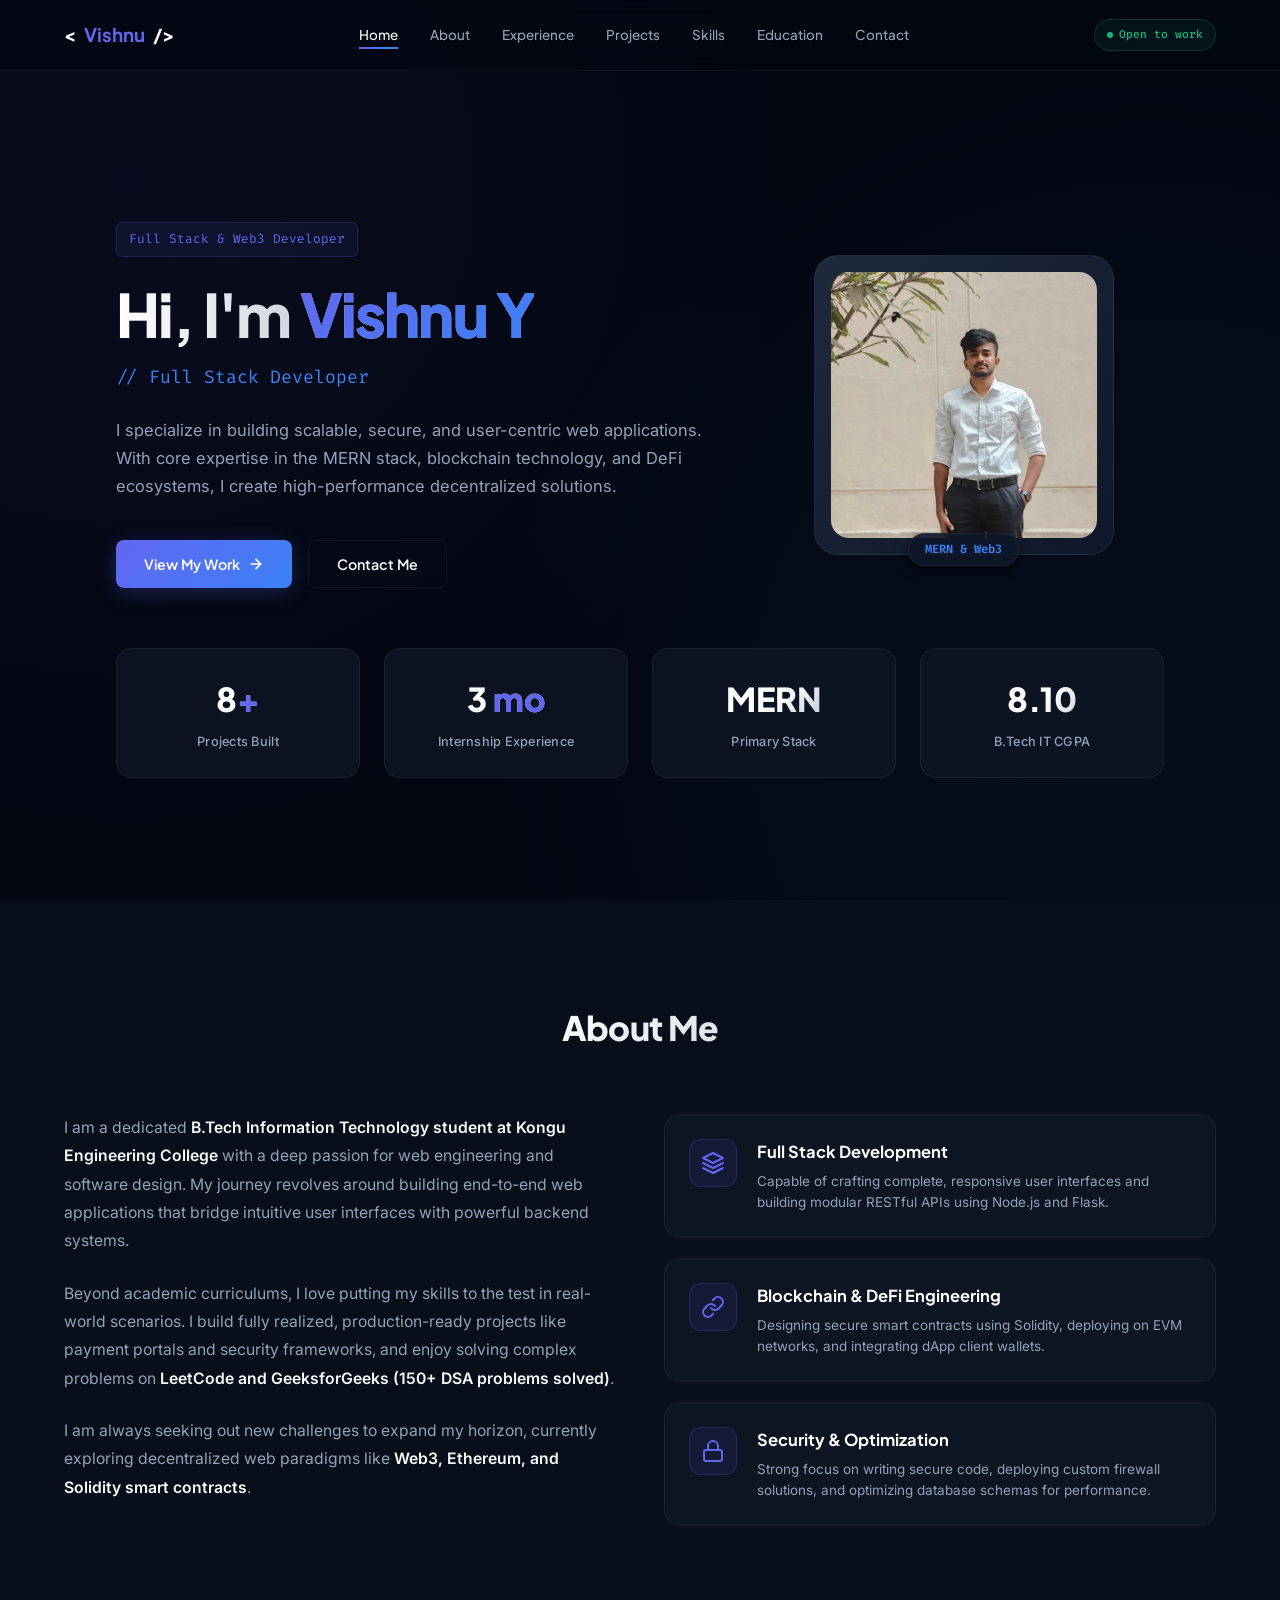
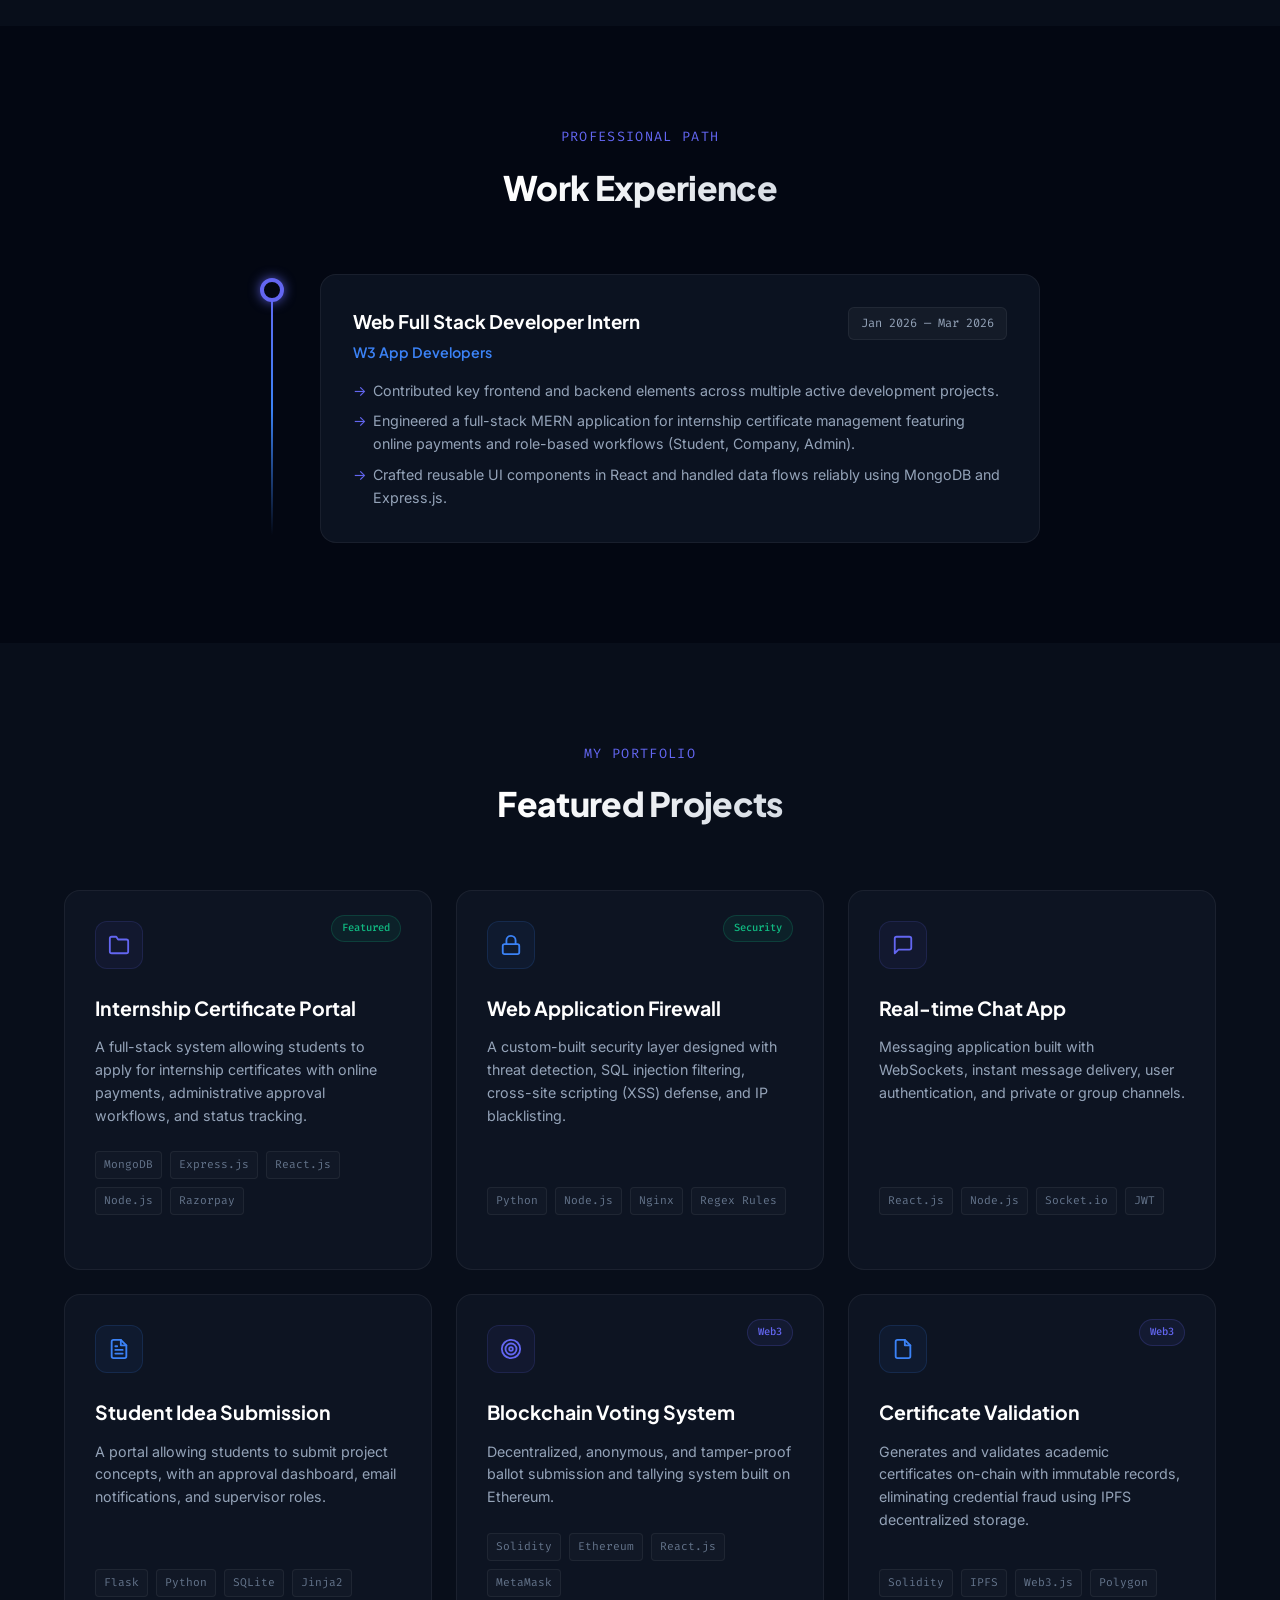
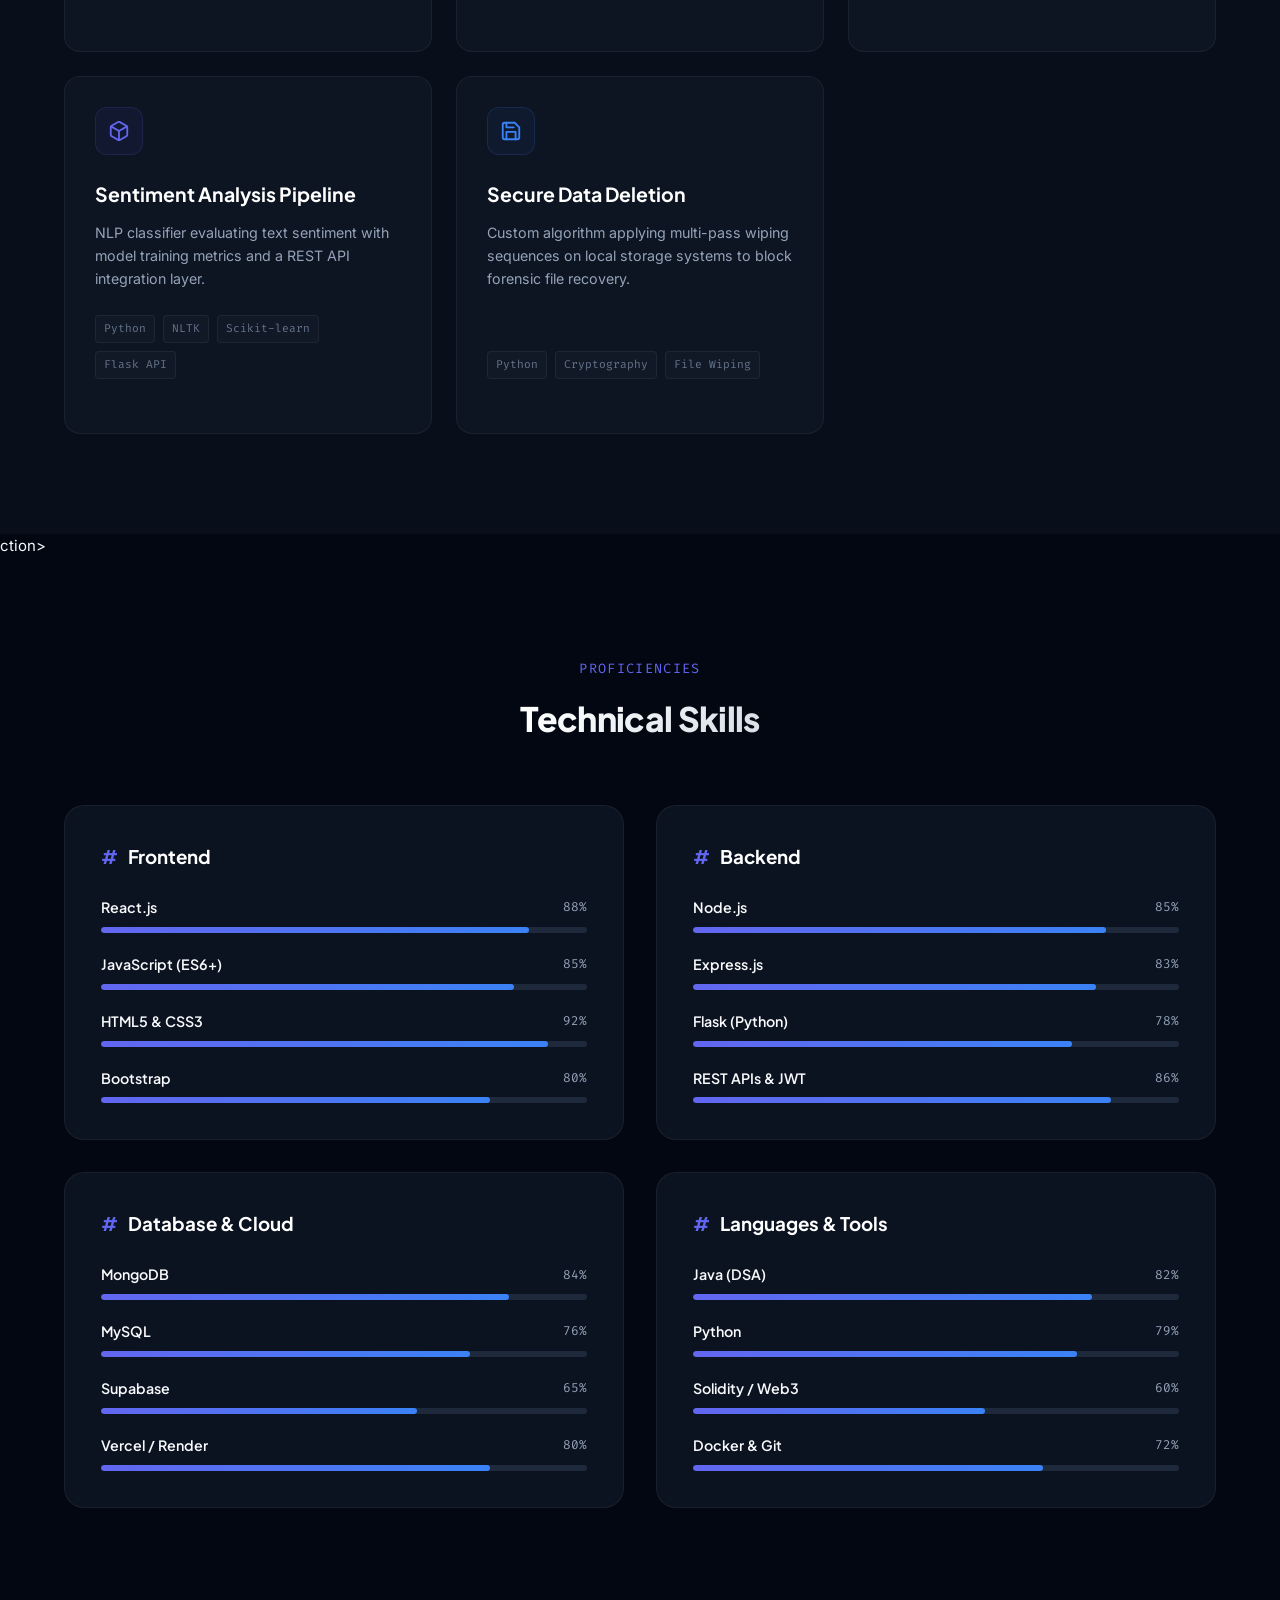
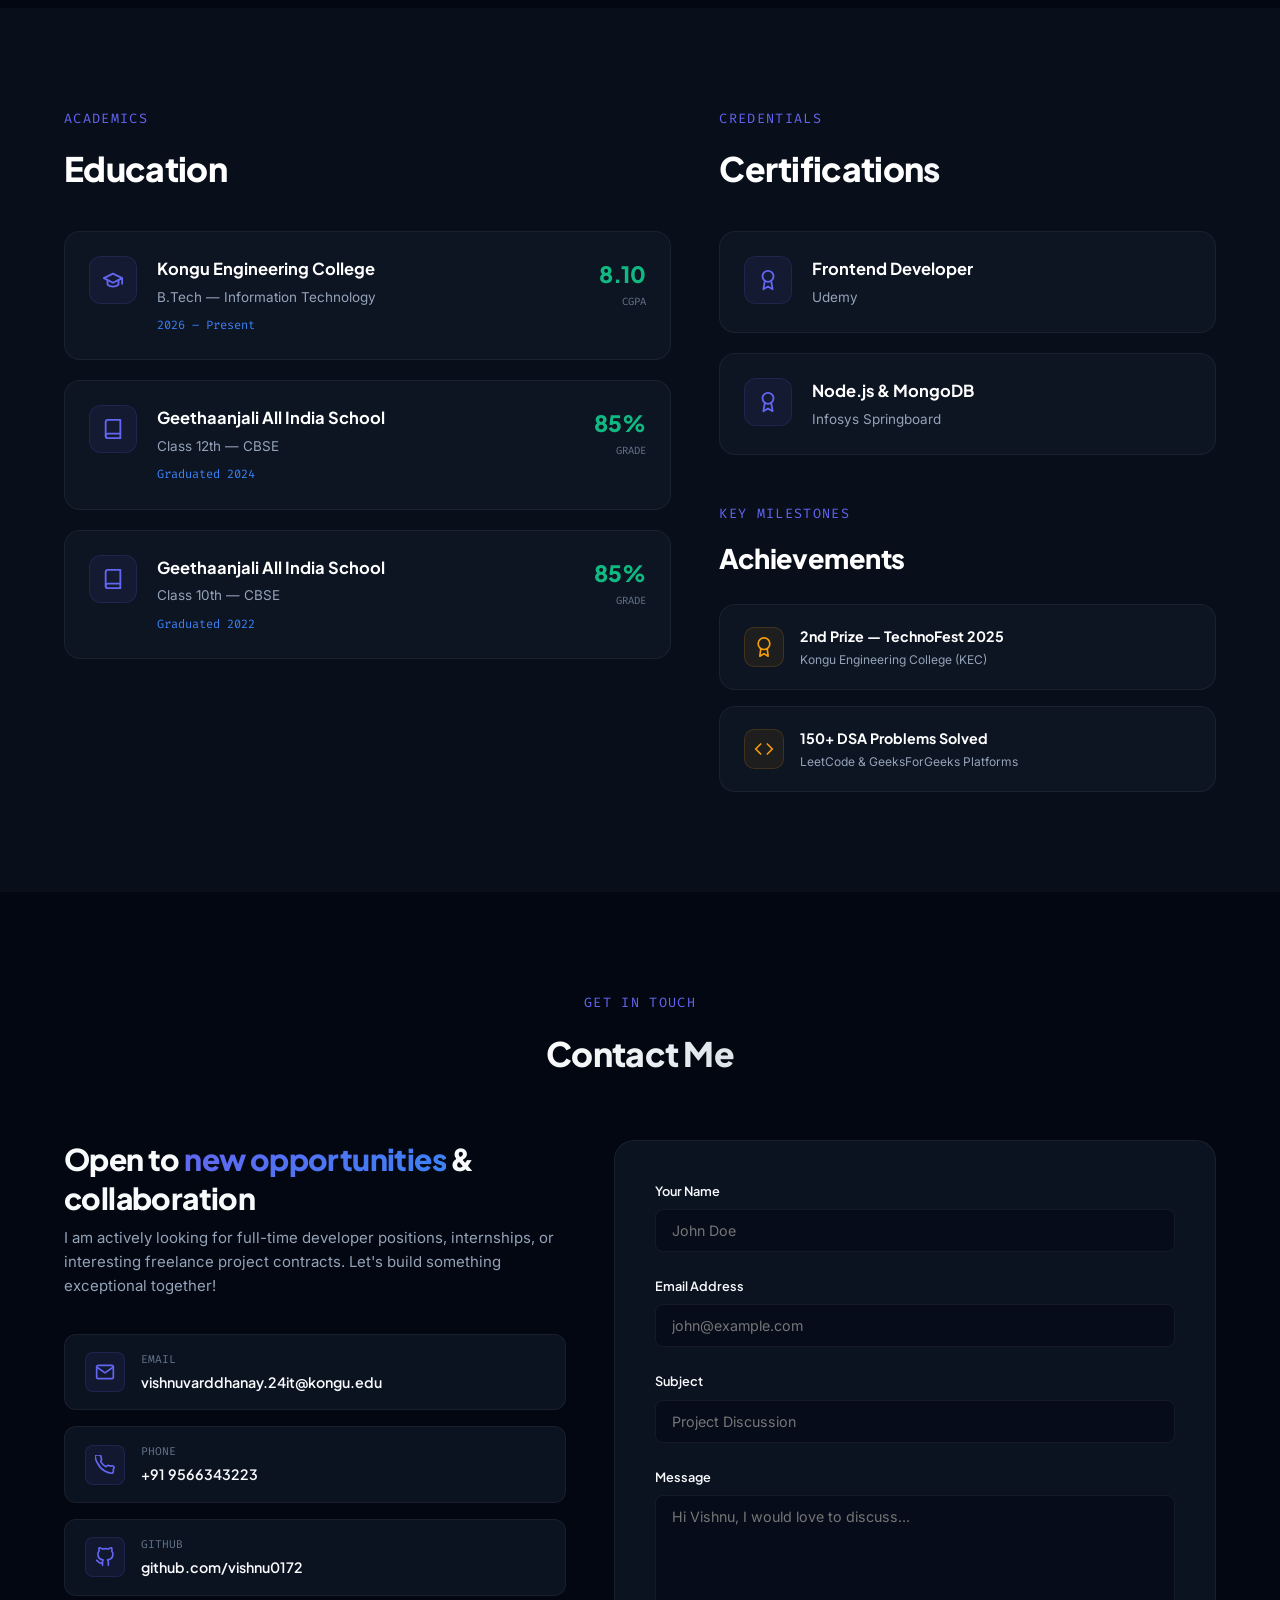
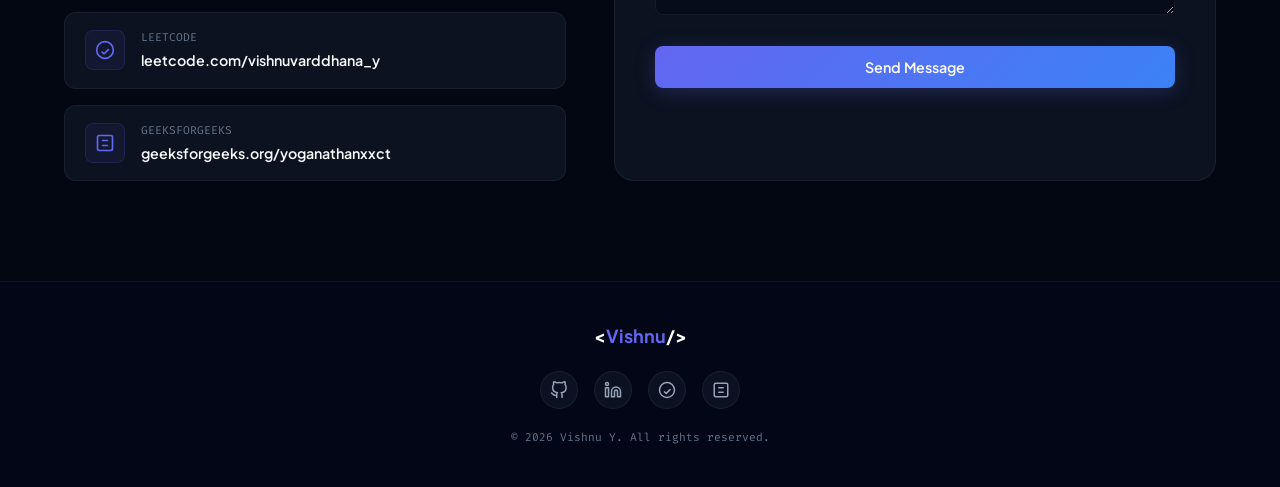
==== commit 783a021e: "Added splash page" ====
--- a/portfolio.html
+++ b/portfolio.html
@@ -3,7 +3,7 @@
 <head>
   <meta charset="UTF-8"/>
   <meta name="viewport" content="width=device-width, initial-scale=1.0"/>
-  <title>Vishnu Y — Full Stack & Web3 Developer</title>
+  <title>Vishnu Y — Full Stack Developer</title>
   
   <!-- Google Fonts -->
   <link rel="preconnect" href="https://fonts.googleapis.com">
@@ -1733,9 +1733,202 @@
       background: rgba(255,255,255,0.1);
       color: white;
     }
+
+    /* Splash Screen Styles */
+    .splash-screen {
+      position: fixed;
+      top: 0;
+      left: 0;
+      width: 100%;
+      height: 100%;
+      background: linear-gradient(135deg, #030712 0%, #0f172a 100%);
+      display: flex;
+      align-items: center;
+      justify-content: center;
+      z-index: 9999;
+      animation: splashFadeOut 0.8s ease-in-out 2.5s forwards;
+    }
+
+    .splash-content {
+      text-align: center;
+      animation: splashZoomIn 0.6s ease-out;
+    }
+
+    .splash-logo {
+      font-family: var(--sans-head);
+      font-size: 3.5rem;
+      font-weight: 800;
+      letter-spacing: 0.05em;
+      margin-bottom: 24px;
+      animation: splashLogoGlow 1.5s ease-in-out infinite;
+    }
+
+    .splash-logo span {
+      color: var(--text-main);
+    }
+
+    .splash-logo span:nth-child(1),
+    .splash-logo span:nth-child(3) {
+      color: var(--primary);
+      animation: splashBracketPulse 1s ease-in-out infinite;
+    }
+
+    .splash-logo-text {
+      background: linear-gradient(135deg, var(--primary) 0%, var(--secondary) 100%);
+      -webkit-background-clip: text;
+      -webkit-text-fill-color: transparent;
+      display: inline-block;
+    }
+
+    .splash-title {
+      font-family: var(--sans-head);
+      font-size: 1.8rem;
+      font-weight: 700;
+      color: var(--text-main);
+      margin-bottom: 40px;
+      letter-spacing: -0.01em;
+      animation: splashTitleSlide 0.8s ease-out 0.2s backwards;
+    }
+
+    .splash-loader {
+      display: flex;
+      justify-content: center;
+      align-items: center;
+      gap: 12px;
+      margin-bottom: 32px;
+      height: 40px;
+    }
+
+    .loader-bar {
+      width: 120px;
+      height: 3px;
+      background: linear-gradient(90deg, transparent, var(--primary), transparent);
+      border-radius: 2px;
+      animation: splashLoaderBar 2s ease-in-out infinite;
+    }
+
+    .loader-dot {
+      width: 8px;
+      height: 8px;
+      background: var(--secondary);
+      border-radius: 50%;
+      animation: splashLoaderDot 1.5s ease-in-out infinite;
+      box-shadow: 0 0 12px rgba(59, 130, 246, 0.6);
+    }
+
+    .splash-subtitle {
+      font-family: var(--mono);
+      font-size: 0.85rem;
+      letter-spacing: 0.15em;
+      color: var(--text-muted);
+      text-transform: uppercase;
+      animation: splashSubtitleFade 1s ease-out 0.4s backwards;
+    }
+
+    @keyframes splashFadeOut {
+      from {
+        opacity: 1;
+        visibility: visible;
+      }
+      to {
+        opacity: 0;
+        visibility: hidden;
+      }
+    }
+
+    @keyframes splashZoomIn {
+      from {
+        transform: scale(0.8);
+        opacity: 0;
+      }
+      to {
+        transform: scale(1);
+        opacity: 1;
+      }
+    }
+
+    @keyframes splashLogoGlow {
+      0%, 100% {
+        text-shadow: 0 0 20px rgba(99, 102, 241, 0.3), 0 0 40px rgba(59, 130, 246, 0.1);
+      }
+      50% {
+        text-shadow: 0 0 30px rgba(99, 102, 241, 0.6), 0 0 60px rgba(59, 130, 246, 0.3);
+      }
+    }
+
+    @keyframes splashBracketPulse {
+      0%, 100% {
+        opacity: 1;
+        transform: scale(1);
+      }
+      50% {
+        opacity: 0.7;
+        transform: scale(1.1);
+      }
+    }
+
+    @keyframes splashTitleSlide {
+      from {
+        opacity: 0;
+        transform: translateY(10px);
+      }
+      to {
+        opacity: 1;
+        transform: translateY(0);
+      }
+    }
+
+    @keyframes splashLoaderBar {
+      0% {
+        transform: scaleX(0);
+        opacity: 0;
+      }
+      50% {
+        opacity: 1;
+      }
+      100% {
+        transform: scaleX(1);
+        opacity: 0;
+      }
+    }
+
+    @keyframes splashLoaderDot {
+      0%, 100% {
+        transform: scale(1);
+        box-shadow: 0 0 12px rgba(59, 130, 246, 0.6);
+      }
+      50% {
+        transform: scale(1.3);
+        box-shadow: 0 0 24px rgba(59, 130, 246, 1);
+      }
+    }
+
+    @keyframes splashSubtitleFade {
+      from {
+        opacity: 0;
+      }
+      to {
+        opacity: 1;
+      }
+    }
   </style>
 </head>
 <body>
+
+  <!-- Splash Screen -->
+  <div id="splashScreen" class="splash-screen">
+    <div class="splash-content">
+      <div class="splash-logo">
+        <span>&lt;</span><span class="splash-logo-text">Vishnu</span><span>/&gt;</span>
+      </div>
+      <div class="splash-title">Full Stack Developer</div>
+      <div class="splash-loader">
+        <div class="loader-bar"></div>
+        <div class="loader-dot"></div>
+      </div>
+      <div class="splash-subtitle">Building Digital Excellence</div>
+    </div>
+  </div>
 
   <!-- Header -->
   <header>
@@ -1775,7 +1968,7 @@
         <div class="hero-content">
           <span class="hero-tag">Full Stack & Web3 Developer</span>
           <h1 class="hero-title">Hi, I'm <span>Vishnu Y</span></h1>
-          <p class="hero-role">// Full Stack & Blockchain Developer</p>
+          <p class="hero-role">// Full Stack Developer</p>
           <p class="hero-desc">
             I specialize in building scalable, secure, and user-centric web applications. 
             With core expertise in the MERN stack, blockchain technology, and DeFi ecosystems, I create high-performance decentralized solutions.
@@ -1793,7 +1986,7 @@
         <div class="hero-image-panel">
           <div class="photo-container">
             <div class="photo-frame">
-              <img src="your-photo.png" alt="Vishnu Y" onerror="this.style.display='none'; this.nextElementSibling.style.display='flex';"/>
+              <img src="me.jpg" alt="Vishnu Y" onerror="this.style.display='none'; this.nextElementSibling.style.display='flex';"/>
               <div class="photo-fallback">
                 <svg viewBox="0 0 24 24" fill="none" stroke="currentColor" stroke-width="1" stroke-linecap="round" stroke-linejoin="round">
                   <path d="M20 21v-2a4 4 0 0 0-4-4H8a4 4 0 0 0-4 4v2"></path>
@@ -2389,6 +2582,26 @@
                 <span class="contact-channel-val">github.com/vishnu0172</span>
               </div>
             </a>
+            <!-- LeetCode -->
+            <a href="https://leetcode.com/u/vishnuvarddhana_y/" target="_blank" class="contact-channel">
+              <div class="contact-channel-icon">
+                <svg viewBox="0 0 24 24" fill="none" stroke="currentColor" stroke-width="2" stroke-linecap="round" stroke-linejoin="round"><path d="M12 2C6.48 2 2 6.48 2 12s4.48 10 10 10 10-4.48 10-10S17.52 2 12 2z"></path><path d="M8.5 14.5l2.5 2 5-5"></path></svg>
+              </div>
+              <div class="contact-channel-details">
+                <span class="contact-channel-lbl">LeetCode</span>
+                <span class="contact-channel-val">leetcode.com/vishnuvarddhana_y</span>
+              </div>
+            </a>
+            <!-- GeeksForGeeks -->
+            <a href="https://www.geeksforgeeks.org/profile/yoganathanxxct" target="_blank" class="contact-channel">
+              <div class="contact-channel-icon">
+                <svg viewBox="0 0 24 24" fill="none" stroke="currentColor" stroke-width="2" stroke-linecap="round" stroke-linejoin="round"><rect x="3" y="3" width="18" height="18" rx="2"></rect><path d="M9 9h6M9 15h6"></path></svg>
+              </div>
+              <div class="contact-channel-details">
+                <span class="contact-channel-lbl">GeeksForGeeks</span>
+                <span class="contact-channel-val">geeksforgeeks.org/yoganathanxxct</span>
+              </div>
+            </a>
           </div>
         </div>
 
@@ -2427,6 +2640,12 @@
         </a>
         <a href="#" target="_blank" class="footer-soc-btn" title="LinkedIn">
           <svg viewBox="0 0 24 24" fill="none" stroke="currentColor" stroke-width="2" stroke-linecap="round" stroke-linejoin="round"><path d="M16 8a6 6 0 0 1 6 6v7h-4v-7a2 2 0 0 0-2-2 2 2 0 0 0-2 2v7h-4v-7a6 6 0 0 1 6-6zM2 9h4v12H2z"></path><circle cx="4" cy="4" r="2"></circle></svg>
+        </a>
+        <a href="https://leetcode.com/u/vishnuvarddhana_y/" target="_blank" class="footer-soc-btn" title="LeetCode">
+          <svg viewBox="0 0 24 24" fill="none" stroke="currentColor" stroke-width="2" stroke-linecap="round" stroke-linejoin="round"><path d="M12 2C6.48 2 2 6.48 2 12s4.48 10 10 10 10-4.48 10-10S17.52 2 12 2z"></path><path d="M8.5 14.5l2.5 2 5-5"></path></svg>
+        </a>
+        <a href="https://www.geeksforgeeks.org/profile/yoganathanxxct" target="_blank" class="footer-soc-btn" title="GeeksForGeeks">
+          <svg viewBox="0 0 24 24" fill="none" stroke="currentColor" stroke-width="2" stroke-linecap="round" stroke-linejoin="round"><rect x="3" y="3" width="18" height="18" rx="2"></rect><path d="M9 9h6M9 15h6"></path></svg>
         </a>
       </div>
       <p class="copyright">© 2026 Vishnu Y. All rights reserved.</p>
@@ -2486,6 +2705,25 @@
   </div>
 
   <script>
+    // Splash Screen Handler
+    window.addEventListener('load', function() {
+      const splashScreen = document.getElementById('splashScreen');
+      if (splashScreen) {
+        // Splash screen will auto-hide after 3.3 seconds due to CSS animation
+        // Optional: Add click to skip splash
+        splashScreen.addEventListener('click', function() {
+          splashScreen.style.animation = 'none';
+          splashScreen.style.opacity = '0';
+          splashScreen.style.visibility = 'hidden';
+        });
+      }
+    });
+
+    // Preload splash screen immediately (before page fully loads)
+    document.addEventListener('DOMContentLoaded', function() {
+      // Splash screen is already visible via HTML
+    });
+
     // Project Modal State & Data
     let activeProjectId = null;
     const projectData = {
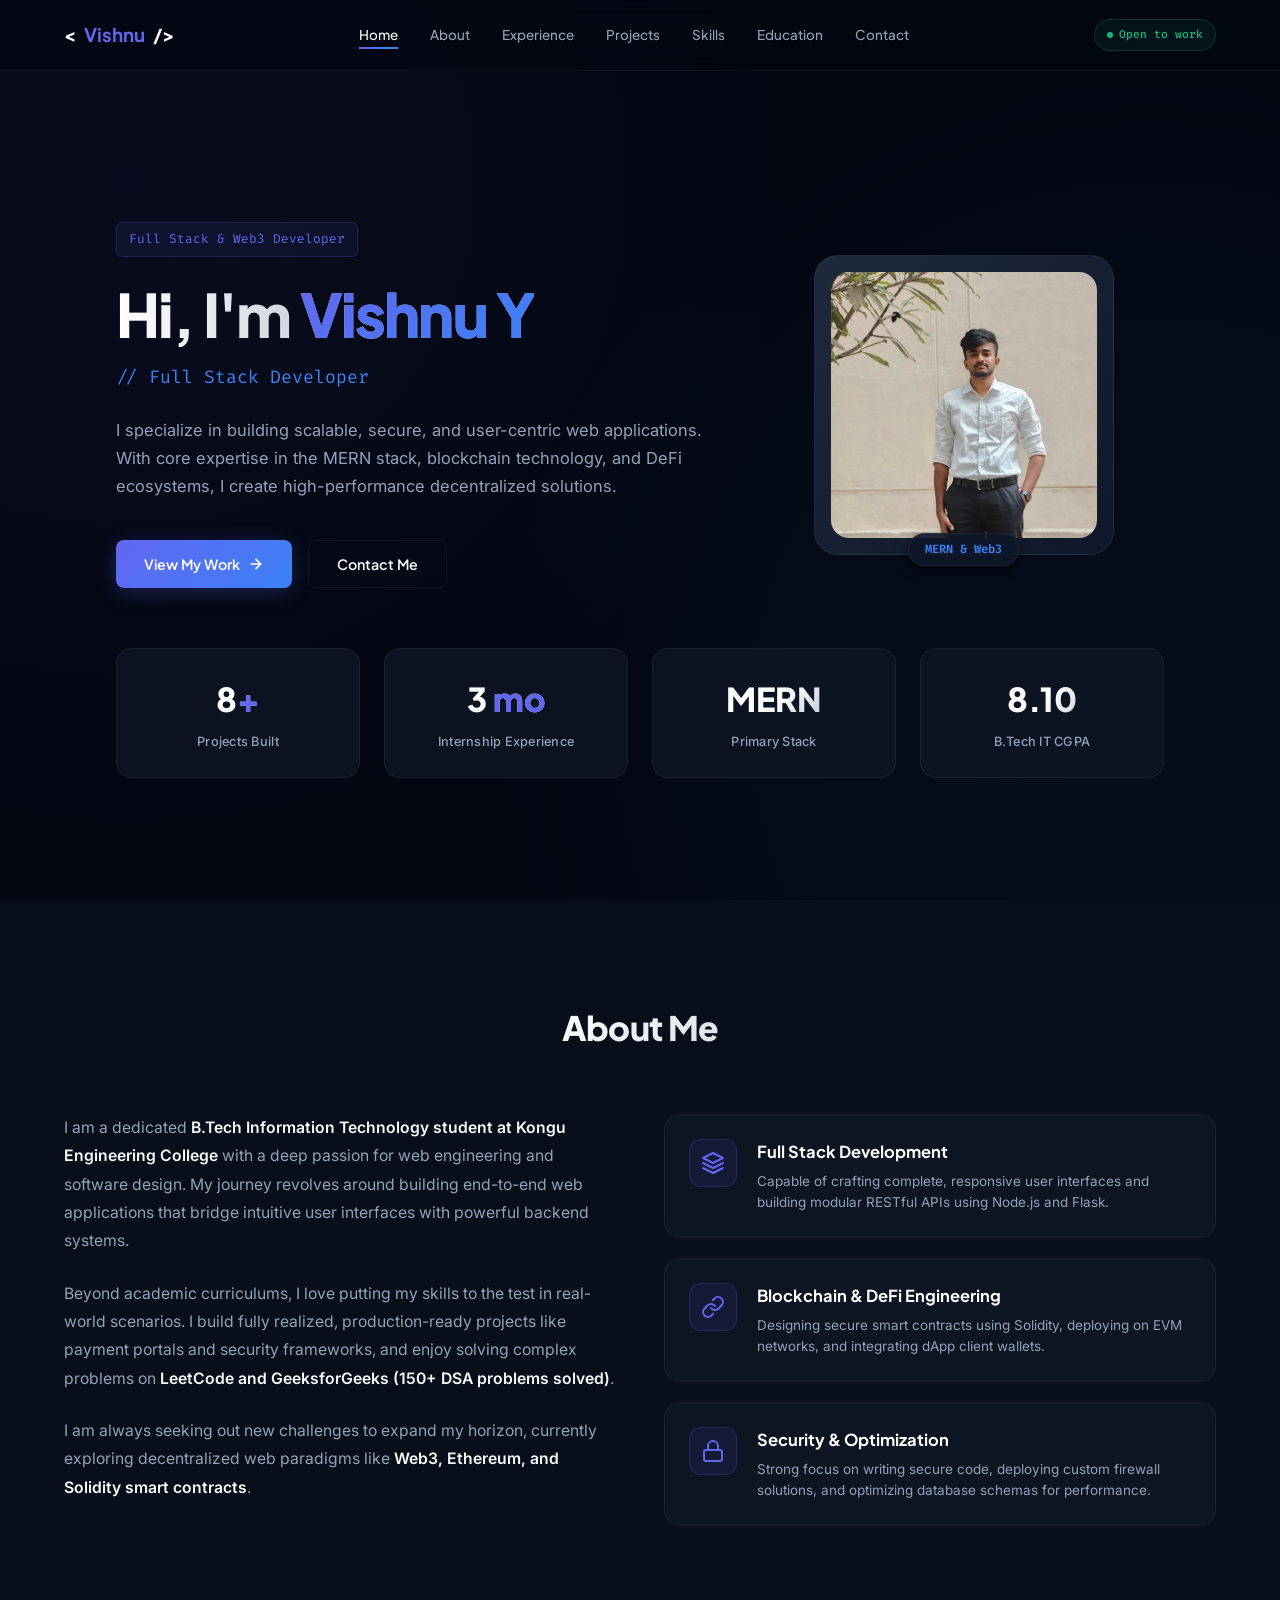
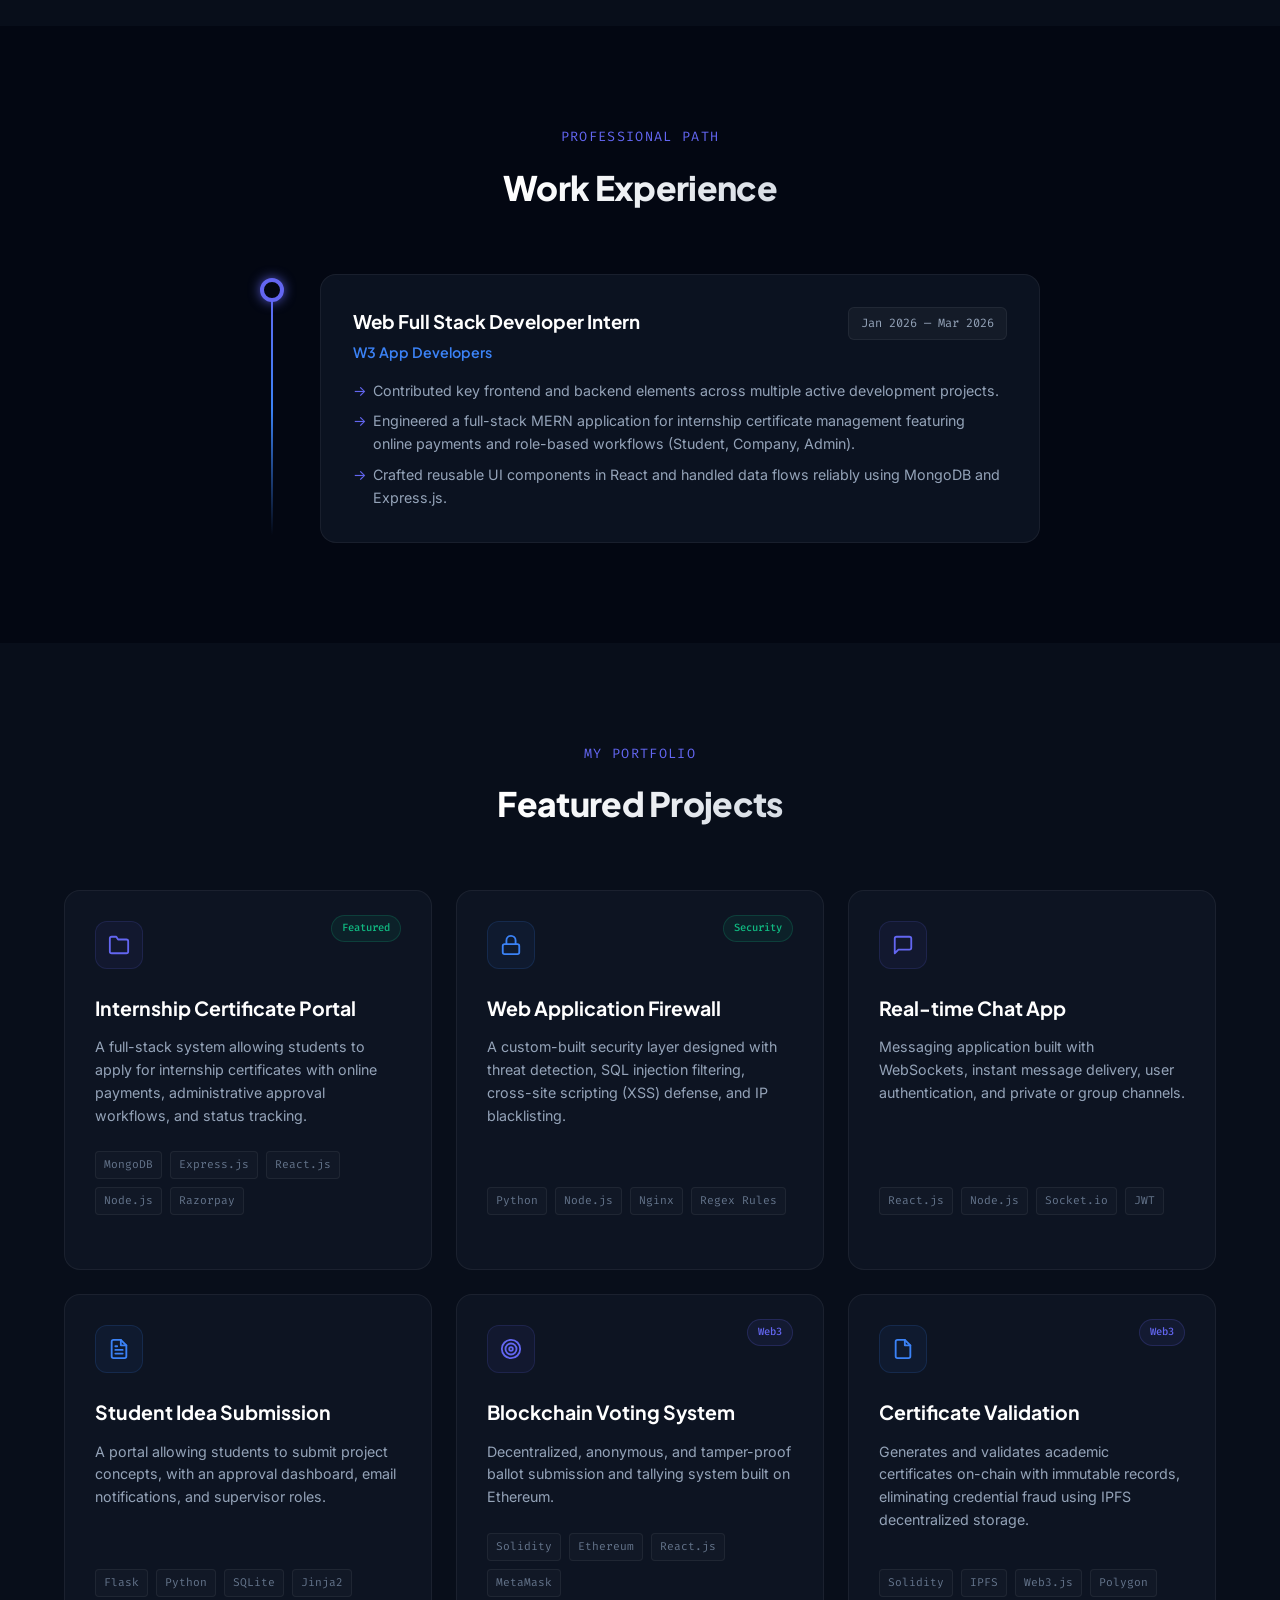
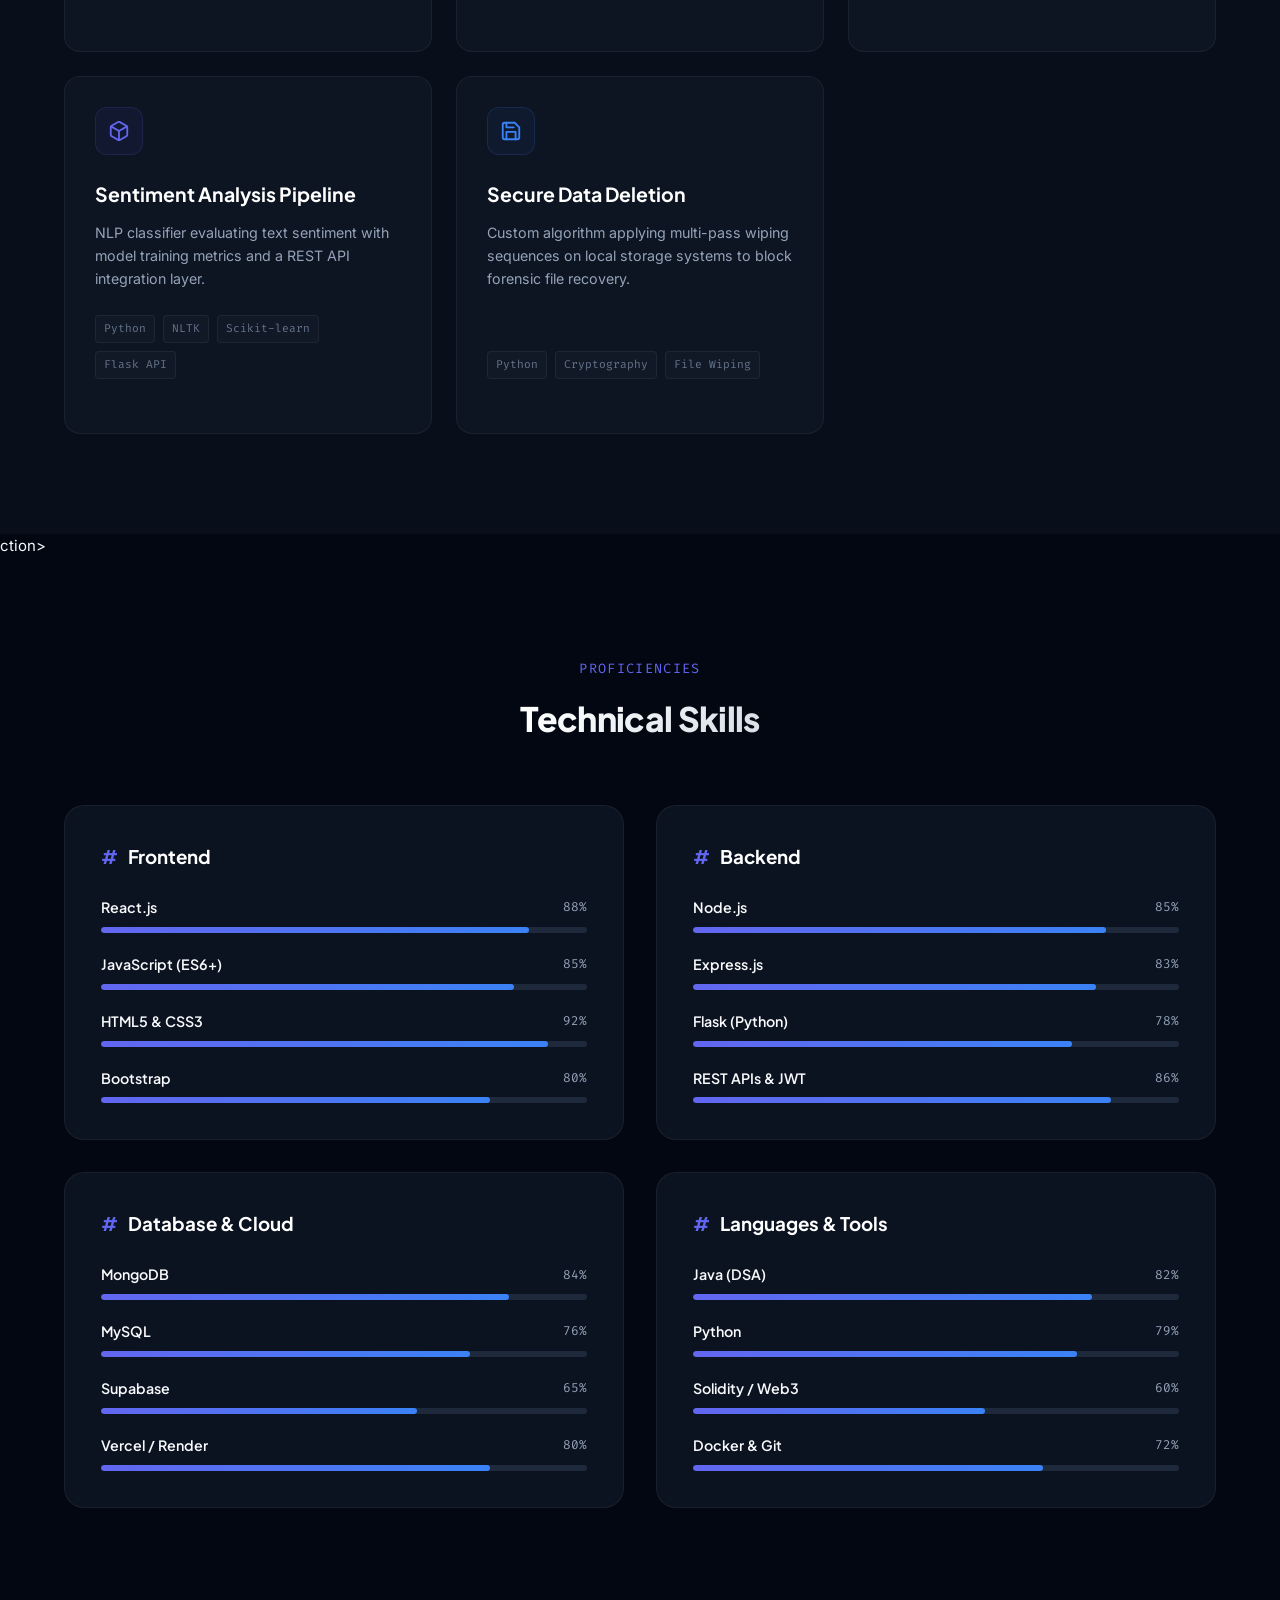
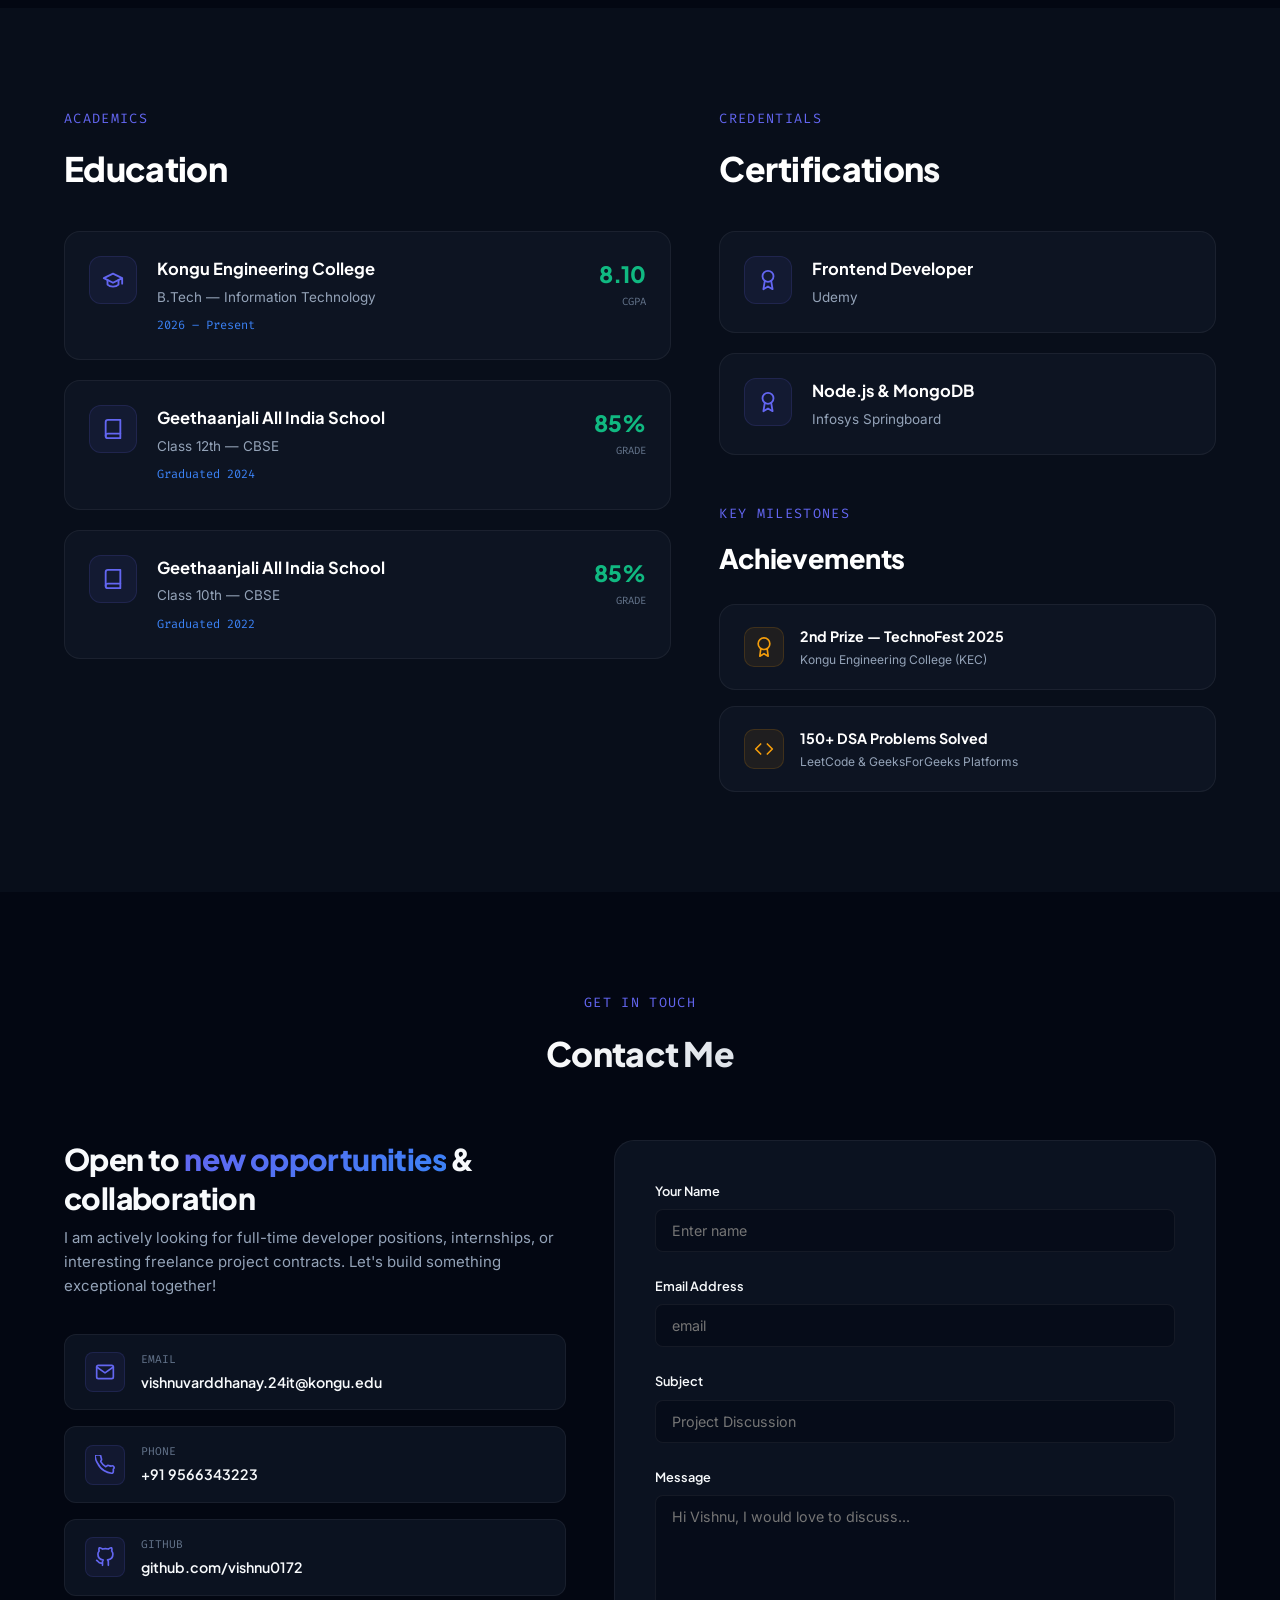
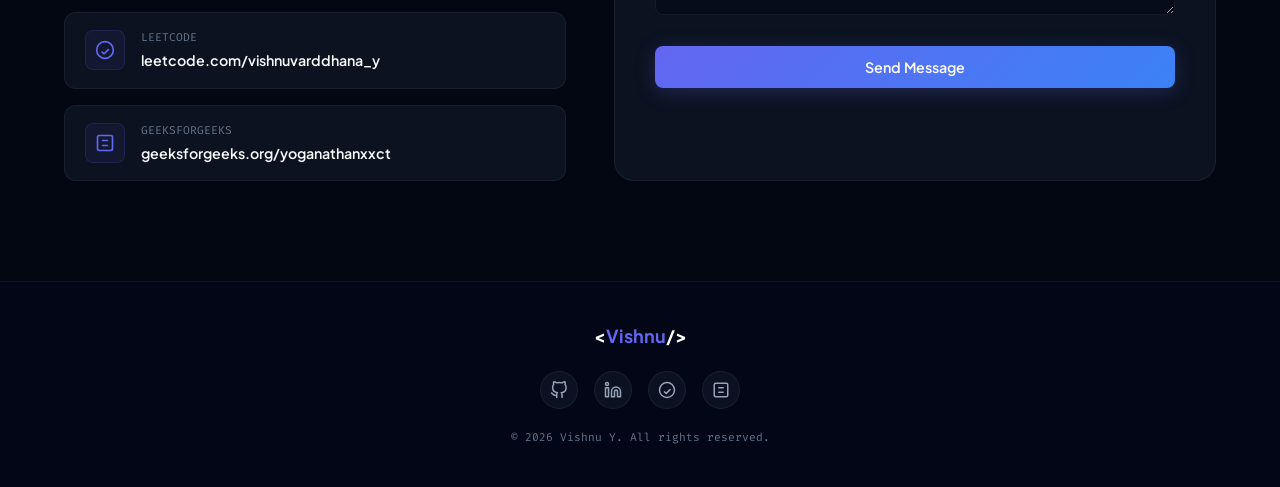
==== commit 81320af0: "FEAT:Git repo links and resume" ====
--- a/portfolio.html
+++ b/portfolio.html
@@ -1,2852 +1,3500 @@
-<!DOCTYPE html>
+<!doctype html>
 <html lang="en">
-<head>
-  <meta charset="UTF-8"/>
-  <meta name="viewport" content="width=device-width, initial-scale=1.0"/>
-  <title>Vishnu Y — Full Stack Developer</title>
-  
-  <!-- Google Fonts -->
-  <link rel="preconnect" href="https://fonts.googleapis.com">
-  <link rel="preconnect" href="https://fonts.gstatic.com" crossorigin>
-  <link href="https://fonts.googleapis.com/css2?family=Plus+Jakarta+Sans:wght@300;400;500;600;700;800&family=Inter:wght@300;400;500;600;700&family=Fira+Code:wght@400;500&display=swap" rel="stylesheet">
-  
-  <style>
-    /* Reset & Base Styles */
-    *, *::before, *::after {
-      box-sizing: border-box;
-      margin: 0;
-      padding: 0;
-    }
-    
-    :root {
-      --bg-dark: #030712;
-      --bg-dark-alt: #080e1a;
-      --card-bg: rgba(17, 24, 39, 0.7);
-      --card-border: rgba(255, 255, 255, 0.06);
-      --card-border-hover: rgba(99, 102, 241, 0.4);
-      --primary: #6366f1;
-      --primary-hover: #4f46e5;
-      --secondary: #3b82f6;
-      --accent: #10b981;
-      --text-main: #f8fafc;
-      --text-muted: #94a3b8;
-      --text-dark: #64748b;
-      --sans-head: 'Plus Jakarta Sans', sans-serif;
-      --sans-body: 'Inter', sans-serif;
-      --mono: 'Fira Code', monospace;
-      --transition: all 0.3s cubic-bezier(0.4, 0, 0.2, 1);
-    }
-
-    html {
-      scroll-behavior: smooth;
-      background: var(--bg-dark);
-      color: var(--text-main);
-      font-family: var(--sans-body);
-      font-size: 15px;
-      line-height: 1.6;
-    }
-
-    body {
-      overflow-x: hidden;
-      background: var(--bg-dark);
-    }
-
-    /* Scrollbar */
-    ::-webkit-scrollbar {
-      width: 8px;
-    }
-    ::-webkit-scrollbar-track {
-      background: var(--bg-dark);
-    }
-    ::-webkit-scrollbar-thumb {
-      background: #1e293b;
-      border-radius: 4px;
-    }
-    ::-webkit-scrollbar-thumb:hover {
-      background: #334155;
-    }
-
-    /* Helper Classes */
-    .container {
-      max-width: 1200px;
-      margin: 0 auto;
-      padding: 0 24px;
-    }
-
-    .section-padding {
-      padding: 100px 0;
-    }
-
-    .section-header {
-      margin-bottom: 60px;
-      text-align: center;
-    }
-
-    .section-subtitle {
-      font-family: var(--mono);
-      color: var(--primary);
-      font-size: 0.9rem;
-      letter-spacing: 0.1em;
-      text-transform: uppercase;
-      margin-bottom: 12px;
-      display: block;
-    }
-
-    .section-title {
-      font-family: var(--sans-head);
-      font-size: 2.25rem;
-      font-weight: 800;
-      letter-spacing: -0.02em;
-      background: linear-gradient(135deg, #fff 40%, #94a3b8 100%);
-      -webkit-background-clip: text;
-      -webkit-text-fill-color: transparent;
-    }
-
-    /* Header / Navbar */
-    header {
-      position: fixed;
-      top: 0;
-      left: 0;
-      width: 100%;
-      z-index: 1000;
-      background: rgba(3, 7, 18, 0.75);
-      backdrop-filter: blur(16px);
-      -webkit-backdrop-filter: blur(16px);
-      border-bottom: 1px solid var(--card-border);
-      transition: var(--transition);
-    }
-
-    .nav-container {
-      display: flex;
-      justify-content: space-between;
-      align-items: center;
-      height: 70px;
-    }
-
-    .logo {
-      font-family: var(--sans-head);
-      font-size: 1.25rem;
-      font-weight: 700;
-      color: var(--text-main);
-      text-decoration: none;
-      display: flex;
-      align-items: center;
-      gap: 8px;
-    }
-
-    .logo span {
-      color: var(--primary);
-    }
-
-    .nav-links {
-      display: flex;
-      gap: 32px;
-      list-style: none;
-    }
-
-    .nav-link {
-      font-family: var(--sans-head);
-      font-size: 0.9rem;
-      font-weight: 500;
-      color: var(--text-muted);
-      text-decoration: none;
-      transition: var(--transition);
-      position: relative;
-      padding: 6px 0;
-    }
-
-    .nav-link:hover, .nav-link.active {
-      color: var(--text-main);
-    }
-
-    .nav-link::after {
-      content: '';
-      position: absolute;
-      bottom: 0;
-      left: 0;
-      width: 100%;
-      height: 2px;
-      background: linear-gradient(90deg, var(--primary), var(--secondary));
-      transform: scaleX(0);
-      transform-origin: right;
-      transition: transform 0.3s ease;
-    }
-
-    .nav-link:hover::after, .nav-link.active::after {
-      transform: scaleX(1);
-      transform-origin: left;
-    }
-
-    .nav-cta {
-      display: flex;
-      align-items: center;
-      gap: 16px;
-    }
-
-    .status-badge {
-      display: inline-flex;
-      align-items: center;
-      gap: 6px;
-      background: rgba(16, 185, 129, 0.08);
-      border: 1px solid rgba(16, 185, 129, 0.2);
-      padding: 6px 12px;
-      border-radius: 99px;
-      font-family: var(--mono);
-      font-size: 0.75rem;
-      color: var(--accent);
-      font-weight: 500;
-    }
-
-    .status-dot {
-      width: 6px;
-      height: 6px;
-      background-color: var(--accent);
-      border-radius: 50%;
-      animation: pulse 2s infinite;
-    }
-
-    @keyframes pulse {
-      0% {
-        transform: scale(0.9);
-        box-shadow: 0 0 0 0 rgba(16, 185, 129, 0.7);
-      }
-      70% {
-        transform: scale(1);
-        box-shadow: 0 0 0 6px rgba(16, 185, 129, 0);
-      }
-      100% {
-        transform: scale(0.9);
-        box-shadow: 0 0 0 0 rgba(16, 185, 129, 0);
-      }
-    }
-
-    /* Mobile Menu Toggle */
-    .menu-toggle {
-      display: none;
-      background: none;
-      border: none;
-      cursor: pointer;
-      color: var(--text-main);
-    }
-
-    /* Hero Section */
-    #hero {
-      min-height: 100vh;
-      display: flex;
-      align-items: center;
-      padding-top: 100px;
-      position: relative;
-      overflow: hidden;
-      background: radial-gradient(circle at 10% 20%, rgba(99, 102, 241, 0.05) 0%, transparent 50%),
-                  radial-gradient(circle at 90% 80%, rgba(59, 130, 246, 0.05) 0%, transparent 50%);
-    }
-
-    .hero-grid {
-      display: grid;
-      grid-template-columns: 1.2fr 0.8fr;
-      gap: 48px;
-      align-items: center;
-    }
-
-    .hero-content {
-      display: flex;
-      flex-direction: column;
-      align-items: flex-start;
-    }
-
-    .hero-tag {
-      font-family: var(--mono);
-      font-size: 0.85rem;
-      color: var(--primary);
-      background: rgba(99, 102, 241, 0.08);
-      border: 1px solid rgba(99, 102, 241, 0.2);
-      padding: 6px 12px;
-      border-radius: 6px;
-      margin-bottom: 24px;
-    }
-
-    .hero-title {
-      font-family: var(--sans-head);
-      font-size: clamp(2.5rem, 5vw, 4rem);
-      font-weight: 800;
-      line-height: 1.1;
-      letter-spacing: -0.03em;
-      margin-bottom: 16px;
-      background: linear-gradient(to right, #fff, #94a3b8);
-      -webkit-background-clip: text;
-      -webkit-text-fill-color: transparent;
-    }
-
-    .hero-title span {
-      background: linear-gradient(135deg, var(--primary) 0%, var(--secondary) 100%);
-      -webkit-background-clip: text;
-      -webkit-text-fill-color: transparent;
-    }
-
-    .hero-role {
-      font-family: var(--mono);
-      font-size: 1.2rem;
-      color: var(--secondary);
-      margin-bottom: 24px;
-    }
-
-    .hero-desc {
-      font-size: 1.1rem;
-      color: var(--text-muted);
-      margin-bottom: 40px;
-      max-width: 600px;
-      line-height: 1.7;
-    }
-
-    .hero-buttons {
-      display: flex;
-      gap: 16px;
-      flex-wrap: wrap;
-    }
-
-    .btn {
-      display: inline-flex;
-      align-items: center;
-      gap: 8px;
-      padding: 12px 28px;
-      border-radius: 8px;
-      font-family: var(--sans-head);
-      font-size: 0.95rem;
-      font-weight: 600;
-      text-decoration: none;
-      cursor: pointer;
-      transition: var(--transition);
-    }
-
-    .btn-primary {
-      background: linear-gradient(135deg, var(--primary) 0%, var(--secondary) 100%);
-      color: #fff;
-      border: none;
-      box-shadow: 0 4px 20px rgba(99, 102, 241, 0.25);
-    }
-
-    .btn-primary:hover {
-      transform: translateY(-2px);
-      box-shadow: 0 6px 24px rgba(99, 102, 241, 0.45);
-    }
-
-    .btn-outline {
-      background: transparent;
-      color: var(--text-main);
-      border: 1px solid var(--card-border);
-    }
-
-    .btn-outline:hover {
-      background: rgba(255, 255, 255, 0.03);
-      border-color: var(--text-muted);
-      transform: translateY(-2px);
-    }
-
-    /* Hero Image Panel */
-    .hero-image-panel {
-      display: flex;
-      justify-content: center;
-      align-items: center;
-      position: relative;
-    }
-
-    .photo-container {
-      position: relative;
-      width: 300px;
-      height: 300px;
-      border-radius: 24px;
-      background: linear-gradient(135deg, #1e293b, #0f172a);
-      border: 1px solid var(--card-border);
-      padding: 16px;
-      display: flex;
-      align-items: center;
-      justify-content: center;
-    }
-
-    .photo-container::before {
-      content: '';
-      position: absolute;
-      inset: -2px;
-      border-radius: 26px;
-      background: linear-gradient(135deg, var(--primary), var(--secondary));
-      z-index: -1;
-      opacity: 0.4;
-      transition: var(--transition);
-    }
-
-    .photo-container:hover::before {
-      opacity: 0.8;
-      filter: blur(8px);
-    }
-
-    .photo-frame {
-      width: 100%;
-      height: 100%;
-      border-radius: 18px;
-      overflow: hidden;
-      background: var(--bg-dark);
-      position: relative;
-    }
-
-    .photo-frame img {
-      width: 100%;
-      height: 100%;
-      object-fit: cover;
-    }
-
-    .photo-fallback {
-      width: 100%;
-      height: 100%;
-      display: flex;
-      flex-direction: column;
-      align-items: center;
-      justify-content: center;
-      gap: 12px;
-      color: var(--text-muted);
-      background: linear-gradient(135deg, #0f172a, #020617);
-    }
-
-    .photo-fallback svg {
-      width: 64px;
-      height: 64px;
-      opacity: 0.5;
-    }
-
-    .photo-badge {
-      position: absolute;
-      bottom: -12px;
-      background: rgba(15, 23, 42, 0.9);
-      border: 1px solid var(--card-border);
-      padding: 6px 16px;
-      border-radius: 99px;
-      font-family: var(--mono);
-      font-size: 0.8rem;
-      color: var(--secondary);
-      font-weight: 600;
-      box-shadow: 0 4px 12px rgba(0,0,0,0.5);
-    }
-
-    /* Stats Section */
-    .stats-container {
-      margin-top: 60px;
-      display: grid;
-      grid-template-columns: repeat(4, 1fr);
-      gap: 24px;
-      width: 100%;
-    }
-
-    .stat-card {
-      background: var(--card-bg);
-      border: 1px solid var(--card-border);
-      border-radius: 16px;
-      padding: 24px;
-      transition: var(--transition);
-      text-align: center;
-    }
-
-    .stat-card:hover {
-      transform: translateY(-4px);
-      border-color: var(--card-border-hover);
-      box-shadow: 0 8px 30px rgba(99, 102, 241, 0.1);
-    }
-
-    .stat-value {
-      font-family: var(--sans-head);
-      font-size: 2.2rem;
-      font-weight: 800;
-      color: #fff;
-      margin-bottom: 6px;
-      background: linear-gradient(135deg, #fff 50%, var(--text-muted) 100%);
-      -webkit-background-clip: text;
-      -webkit-text-fill-color: transparent;
-    }
-
-    .stat-value span {
-      color: var(--primary);
-      -webkit-text-fill-color: initial;
-    }
-
-    .stat-label {
-      font-size: 0.85rem;
-      color: var(--text-muted);
-      font-weight: 500;
-      letter-spacing: 0.02em;
-    }
-
-    /* About Section */
-    #about {
-      background: var(--bg-dark-alt);
-    }
-
-    .about-grid {
-      display: grid;
-      grid-template-columns: 1fr 1fr;
-      gap: 48px;
-    }
-
-    .about-text p {
-      color: var(--text-muted);
-      font-size: 1.05rem;
-      line-height: 1.8;
-      margin-bottom: 24px;
-    }
-
-    .about-text p strong {
-      color: var(--text-main);
-      font-weight: 600;
-    }
-
-    .about-cards {
-      display: grid;
-      grid-template-columns: 1fr;
-      gap: 20px;
-    }
-
-    .about-card {
-      background: var(--card-bg);
-      border: 1px solid var(--card-border);
-      border-radius: 16px;
-      padding: 24px;
-      display: flex;
-      gap: 20px;
-      transition: var(--transition);
-    }
-
-    .about-card:hover {
-      border-color: var(--card-border-hover);
-      transform: translateX(4px);
-    }
-
-    .about-card-icon {
-      width: 48px;
-      height: 48px;
-      border-radius: 12px;
-      background: rgba(99, 102, 241, 0.1);
-      border: 1px solid rgba(99, 102, 241, 0.2);
-      display: flex;
-      align-items: center;
-      justify-content: center;
-      color: var(--primary);
-      flex-shrink: 0;
-    }
-
-    .about-card-icon svg {
-      width: 24px;
-      height: 24px;
-    }
-
-    .about-card-info h4 {
-      font-family: var(--sans-head);
-      font-size: 1.1rem;
-      font-weight: 700;
-      color: #fff;
-      margin-bottom: 6px;
-    }
-
-    .about-card-info p {
-      font-size: 0.9rem;
-      color: var(--text-muted);
-      line-height: 1.5;
-    }
-
-    /* Experience Section (Timeline) */
-    .timeline {
-      max-width: 800px;
-      margin: 0 auto;
-      position: relative;
-    }
-
-    .timeline::before {
-      content: '';
-      position: absolute;
-      left: 31px;
-      top: 8px;
-      bottom: 8px;
-      width: 2px;
-      background: linear-gradient(180deg, var(--primary), var(--secondary), transparent);
-    }
-
-    .timeline-item {
-      position: relative;
-      padding-left: 80px;
-      margin-bottom: 40px;
-    }
-
-    .timeline-item:last-child {
-      margin-bottom: 0;
-    }
-
-    .timeline-dot {
-      position: absolute;
-      left: 20px;
-      top: 4px;
-      width: 24px;
-      height: 24px;
-      border-radius: 50%;
-      background: var(--bg-dark);
-      border: 4px solid var(--primary);
-      box-shadow: 0 0 12px rgba(99, 102, 241, 0.8);
-      z-index: 1;
-    }
-
-    .timeline-card {
-      background: var(--card-bg);
-      border: 1px solid var(--card-border);
-      border-radius: 16px;
-      padding: 32px;
-      transition: var(--transition);
-    }
-
-    .timeline-card:hover {
-      border-color: var(--card-border-hover);
-      box-shadow: 0 8px 30px rgba(99, 102, 241, 0.05);
-    }
-
-    .timeline-header {
-      display: flex;
-      justify-content: space-between;
-      align-items: flex-start;
-      margin-bottom: 16px;
-      flex-wrap: wrap;
-      gap: 12px;
-    }
-
-    .timeline-title h3 {
-      font-family: var(--sans-head);
-      font-size: 1.25rem;
-      font-weight: 700;
-      color: #fff;
-    }
-
-    .timeline-company {
-      font-family: var(--sans-head);
-      color: var(--secondary);
-      font-weight: 600;
-      font-size: 0.95rem;
-      margin-top: 4px;
-      display: block;
-    }
-
-    .timeline-date {
-      font-family: var(--mono);
-      font-size: 0.8rem;
-      background: rgba(255, 255, 255, 0.04);
-      border: 1px solid var(--card-border);
-      padding: 6px 12px;
-      border-radius: 6px;
-      color: var(--text-muted);
-    }
-
-    .timeline-body {
-      list-style: none;
-    }
-
-    .timeline-body li {
-      position: relative;
-      padding-left: 20px;
-      margin-bottom: 8px;
-      color: var(--text-muted);
-      font-size: 0.95rem;
-      line-height: 1.6;
-    }
-
-    .timeline-body li:last-child {
-      margin-bottom: 0;
-    }
-
-    .timeline-body li::before {
-      content: '→';
-      position: absolute;
-      left: 0;
-      color: var(--primary);
-    }
-
-    /* Projects Section */
-    #projects {
-      background: var(--bg-dark-alt);
-    }
-
-    .projects-grid {
-      display: grid;
-      grid-template-columns: repeat(auto-fill, minmax(350px, 1fr));
-      gap: 24px;
-    }
-
-    .project-card {
-      background: var(--card-bg);
-      border: 1px solid var(--card-border);
-      border-radius: 16px;
-      padding: 30px;
-      display: flex;
-      flex-direction: column;
-      height: 100%;
-      position: relative;
-      transition: var(--transition);
-    }
-
-    .project-card:hover {
-      transform: translateY(-6px);
-      border-color: var(--card-border-hover);
-      box-shadow: 0 12px 30px rgba(99, 102, 241, 0.1);
-    }
-
-    .project-featured-badge {
-      position: absolute;
-      top: 24px;
-      right: 30px;
-      background: rgba(16, 185, 129, 0.08);
-      border: 1px solid rgba(16, 185, 129, 0.2);
-      padding: 4px 10px;
-      border-radius: 99px;
-      font-family: var(--mono);
-      font-size: 0.7rem;
-      color: var(--accent);
-      font-weight: 500;
-    }
-
-    .project-icon {
-      width: 48px;
-      height: 48px;
-      border-radius: 12px;
-      background: rgba(99, 102, 241, 0.06);
-      border: 1px solid rgba(99, 102, 241, 0.15);
-      display: flex;
-      align-items: center;
-      justify-content: center;
-      color: var(--primary);
-      margin-bottom: 24px;
-    }
-
-    .project-icon svg {
-      width: 22px;
-      height: 22px;
-    }
-
-    .project-card:nth-child(even) .project-icon {
-      background: rgba(59, 130, 246, 0.06);
-      border-color: rgba(59, 130, 246, 0.15);
-      color: var(--secondary);
-    }
-
-    .project-title {
-      font-family: var(--sans-head);
-      font-size: 1.3rem;
-      font-weight: 700;
-      color: #fff;
-      margin-bottom: 12px;
-    }
-
-    .project-desc {
-      font-size: 0.95rem;
-      color: var(--text-muted);
-      line-height: 1.6;
-      margin-bottom: 24px;
-      flex-grow: 1;
-    }
-
-    .project-tags {
-      display: flex;
-      flex-wrap: wrap;
-      gap: 8px;
-      margin-bottom: 24px;
-    }
-
-    .project-tag {
-      font-family: var(--mono);
-      font-size: 0.75rem;
-      color: var(--text-dark);
-      background: rgba(255, 255, 255, 0.02);
-      border: 1px solid var(--card-border);
-      padding: 4px 8px;
-      border-radius: 4px;
-    }
-
-    .project-links {
-      display: flex;
-      gap: 16px;
-    }
-
-    .project-link {
-      display: inline-flex;
-      align-items: center;
-      gap: 6px;
-      font-family: var(--sans-head);
-      font-size: 0.85rem;
-      color: var(--text-main);
-      text-decoration: none;
-      font-weight: 600;
-      transition: var(--transition);
-    }
-
-    .project-link:hover {
-      color: var(--primary);
-    }
-
-    .project-link svg {
-      width: 14px;
-      height: 14px;
-    }
-
-    /* Skills Section */
-    .skills-grid {
-      display: grid;
-      grid-template-columns: repeat(2, 1fr);
-      gap: 32px;
-    }
-
-    .skills-category {
-      background: var(--card-bg);
-      border: 1px solid var(--card-border);
-      border-radius: 20px;
-      padding: 36px;
-    }
-
-    .skills-category h3 {
-      font-family: var(--sans-head);
-      font-size: 1.25rem;
-      font-weight: 700;
-      color: #fff;
-      margin-bottom: 24px;
-      display: flex;
-      align-items: center;
-      gap: 10px;
-    }
-
-    .skills-category h3 span {
-      color: var(--primary);
-    }
-
-    .skills-list {
-      display: flex;
-      flex-direction: column;
-      gap: 20px;
-    }
-
-    .skill-item {
-      display: flex;
-      flex-direction: column;
-      gap: 8px;
-    }
-
-    .skill-info {
-      display: flex;
-      justify-content: space-between;
-      align-items: center;
-    }
-
-    .skill-name {
-      font-family: var(--sans-head);
-      font-size: 0.95rem;
-      font-weight: 600;
-      color: var(--text-main);
-    }
-
-    .skill-percentage {
-      font-family: var(--mono);
-      font-size: 0.85rem;
-      color: var(--text-muted);
-    }
-
-    .skill-bar-bg {
-      height: 6px;
-      background: #1e293b;
-      border-radius: 99px;
-      overflow: hidden;
-    }
-
-    .skill-bar-fill {
-      height: 100%;
-      background: linear-gradient(90deg, var(--primary), var(--secondary));
-      border-radius: 99px;
-      width: 0; /* Animated via scroll trigger */
-      transition: width 1.5s cubic-bezier(0.1, 0.8, 0.2, 1);
-    }
-
-    /* Education & Certifications */
-    #edu-certs {
-      background: var(--bg-dark-alt);
-    }
-
-    .edu-certs-grid {
-      display: grid;
-      grid-template-columns: 1.1fr 0.9fr;
-      gap: 48px;
-    }
-
-    .edu-list, .certs-list {
-      display: flex;
-      flex-direction: column;
-      gap: 20px;
-    }
-
-    .edu-card, .cert-card {
-      background: var(--card-bg);
-      border: 1px solid var(--card-border);
-      border-radius: 16px;
-      padding: 24px;
-      display: flex;
-      gap: 20px;
-      align-items: flex-start;
-      transition: var(--transition);
-    }
-
-    .edu-card:hover, .cert-card:hover {
-      border-color: var(--card-border-hover);
-      transform: translateY(-2px);
-    }
-
-    .edu-icon, .cert-icon {
-      width: 48px;
-      height: 48px;
-      border-radius: 12px;
-      background: rgba(99, 102, 241, 0.08);
-      border: 1px solid rgba(99, 102, 241, 0.15);
-      display: flex;
-      align-items: center;
-      justify-content: center;
-      color: var(--primary);
-      flex-shrink: 0;
-    }
-
-    .edu-icon svg, .cert-icon svg {
-      width: 22px;
-      height: 22px;
-    }
-
-    .edu-details, .cert-details {
-      flex-grow: 1;
-    }
-
-    .edu-inst, .cert-name {
-      font-family: var(--sans-head);
-      font-size: 1.1rem;
-      font-weight: 700;
-      color: #fff;
-    }
-
-    .edu-deg, .cert-issuer {
-      font-size: 0.9rem;
-      color: var(--text-muted);
-      margin-top: 4px;
-    }
-
-    .edu-year {
-      font-family: var(--mono);
-      font-size: 0.8rem;
-      color: var(--secondary);
-      margin-top: 8px;
-      display: block;
-    }
-
-    .edu-grade {
-      text-align: right;
-      flex-shrink: 0;
-    }
-
-    .edu-grade-val {
-      font-family: var(--sans-head);
-      font-size: 1.5rem;
-      font-weight: 800;
-      color: var(--accent);
-    }
-
-    .edu-grade-lbl {
-      font-family: var(--mono);
-      font-size: 0.7rem;
-      color: var(--text-dark);
-      text-transform: uppercase;
-      margin-top: 2px;
-    }
-
-    .achievement-card {
-      background: var(--card-bg);
-      border: 1px solid var(--card-border);
-      border-radius: 16px;
-      padding: 20px 24px;
-      display: flex;
-      align-items: center;
-      gap: 16px;
-      margin-top: 16px;
-      transition: var(--transition);
-    }
-
-    .achievement-card:hover {
-      border-color: var(--card-border-hover);
-    }
-
-    .achievement-icon {
-      width: 40px;
-      height: 40px;
-      border-radius: 10px;
-      background: rgba(245, 158, 11, 0.08);
-      border: 1px solid rgba(245, 158, 11, 0.15);
-      display: flex;
-      align-items: center;
-      justify-content: center;
-      color: #f59e0b;
-      flex-shrink: 0;
-    }
-
-    .achievement-icon svg {
-      width: 20px;
-      height: 20px;
-    }
-
-    .achievement-info h5 {
-      font-family: var(--sans-head);
-      font-size: 0.95rem;
-      font-weight: 700;
-      color: #fff;
-    }
-
-    .achievement-info p {
-      font-size: 0.8rem;
-      color: var(--text-muted);
-      margin-top: 2px;
-    }
-
-    /* Contact Section */
-    .contact-grid {
-      display: grid;
-      grid-template-columns: 1fr 1.2fr;
-      gap: 48px;
-    }
-
-    .contact-info {
-      display: flex;
-      flex-direction: column;
-      gap: 28px;
-    }
-
-    .contact-title {
-      font-family: var(--sans-head);
-      font-size: 2rem;
-      font-weight: 800;
-      letter-spacing: -0.02em;
-      line-height: 1.3;
-      margin-bottom: 8px;
-    }
-
-    .contact-title span {
-      background: linear-gradient(135deg, var(--primary) 0%, var(--secondary) 100%);
-      -webkit-background-clip: text;
-      -webkit-text-fill-color: transparent;
-    }
-
-    .contact-desc {
-      color: var(--text-muted);
-      font-size: 1rem;
-      line-height: 1.6;
-      margin-bottom: 8px;
-    }
-
-    .contact-channels {
-      display: flex;
-      flex-direction: column;
-      gap: 16px;
-    }
-
-    .contact-channel {
-      display: flex;
-      align-items: center;
-      gap: 16px;
-      background: var(--card-bg);
-      border: 1px solid var(--card-border);
-      padding: 16px 20px;
-      border-radius: 12px;
-      text-decoration: none;
-      transition: var(--transition);
-    }
-
-    .contact-channel:hover {
-      border-color: var(--card-border-hover);
-      transform: translateX(4px);
-    }
-
-    .contact-channel-icon {
-      width: 40px;
-      height: 40px;
-      border-radius: 8px;
-      background: rgba(99, 102, 241, 0.08);
-      border: 1px solid rgba(99, 102, 241, 0.15);
-      display: flex;
-      align-items: center;
-      justify-content: center;
-      color: var(--primary);
-    }
-
-    .contact-channel-icon svg {
-      width: 20px;
-      height: 20px;
-    }
-
-    .contact-channel-details span {
-      display: block;
-    }
-
-    .contact-channel-lbl {
-      font-size: 0.75rem;
-      font-family: var(--mono);
-      color: var(--text-dark);
-      text-transform: uppercase;
-    }
-
-    .contact-channel-val {
-      font-family: var(--sans-head);
-      font-size: 0.95rem;
-      font-weight: 600;
-      color: var(--text-main);
-      margin-top: 2px;
-    }
-
-    /* Contact Form */
-    .contact-form-panel {
-      background: var(--card-bg);
-      border: 1px solid var(--card-border);
-      border-radius: 20px;
-      padding: 40px;
-    }
-
-    .form-group {
-      margin-bottom: 24px;
-    }
-
-    .form-label {
-      display: block;
-      font-family: var(--sans-head);
-      font-size: 0.85rem;
-      font-weight: 600;
-      color: var(--text-main);
-      margin-bottom: 8px;
-    }
-
-    .form-control {
-      width: 100%;
-      background: rgba(3, 7, 18, 0.5);
-      border: 1px solid var(--card-border);
-      border-radius: 8px;
-      padding: 12px 16px;
-      font-family: var(--sans-body);
-      color: var(--text-main);
-      font-size: 0.95rem;
-      transition: var(--transition);
-    }
-
-    .form-control:focus {
-      outline: none;
-      border-color: var(--primary);
-      box-shadow: 0 0 0 3px rgba(99, 102, 241, 0.15);
-    }
-
-    textarea.form-control {
-      resize: vertical;
-      min-height: 120px;
-    }
-
-    /* Footer */
-    footer {
-      background: #020617;
-      border-top: 1px solid var(--card-border);
-      padding: 40px 0;
-      text-align: center;
-    }
-
-    .footer-content {
-      display: flex;
-      flex-direction: column;
-      align-items: center;
-      gap: 20px;
-    }
-
-    .footer-logo {
-      font-family: var(--sans-head);
-      font-size: 1.2rem;
-      font-weight: 700;
-      color: #fff;
-    }
-
-    .footer-logo span {
-      color: var(--primary);
-    }
-
-    .footer-socials {
-      display: flex;
-      gap: 16px;
-    }
-
-    .footer-soc-btn {
-      width: 38px;
-      height: 38px;
-      border-radius: 50%;
-      background: var(--card-bg);
-      border: 1px solid var(--card-border);
-      display: flex;
-      align-items: center;
-      justify-content: center;
-      color: var(--text-muted);
-      text-decoration: none;
-      transition: var(--transition);
-    }
-
-    .footer-soc-btn:hover {
-      color: var(--primary);
-      border-color: var(--primary);
-      transform: translateY(-2px);
-    }
-
-    .footer-soc-btn svg {
-      width: 18px;
-      height: 18px;
-    }
-
-    .copyright {
-      font-family: var(--mono);
-      font-size: 0.75rem;
-      color: var(--text-dark);
-    }
-
-    /* Responsive Design */
-    @media (max-width: 1024px) {
-      .hero-grid, .about-grid, .edu-certs-grid, .contact-grid {
-        grid-template-columns: 1fr;
-        gap: 40px;
-      }
-      .hero-image-panel {
-        order: -1;
-      }
-      .stats-container {
-        grid-template-columns: repeat(2, 1fr);
-      }
-      .skills-grid {
-        grid-template-columns: 1fr;
-      }
-    }
-
-    @media (max-width: 768px) {
+  <head>
+    <meta charset="UTF-8" />
+    <meta name="viewport" content="width=device-width, initial-scale=1.0" />
+    <title>Vishnu Y — Full Stack Developer</title>
+
+    <!-- Google Fonts -->
+    <link rel="preconnect" href="https://fonts.googleapis.com" />
+    <link rel="preconnect" href="https://fonts.gstatic.com" crossorigin />
+    <link
+      href="https://fonts.googleapis.com/css2?family=Plus+Jakarta+Sans:wght@300;400;500;600;700;800&family=Inter:wght@300;400;500;600;700&family=Fira+Code:wght@400;500&display=swap"
+      rel="stylesheet"
+    />
+
+    <style>
+      /* Reset & Base Styles */
+      *,
+      *::before,
+      *::after {
+        box-sizing: border-box;
+        margin: 0;
+        padding: 0;
+      }
+
+      :root {
+        --bg-dark: #030712;
+        --bg-dark-alt: #080e1a;
+        --card-bg: rgba(17, 24, 39, 0.7);
+        --card-border: rgba(255, 255, 255, 0.06);
+        --card-border-hover: rgba(99, 102, 241, 0.4);
+        --primary: #6366f1;
+        --primary-hover: #4f46e5;
+        --secondary: #3b82f6;
+        --accent: #10b981;
+        --text-main: #f8fafc;
+        --text-muted: #94a3b8;
+        --text-dark: #64748b;
+        --sans-head: "Plus Jakarta Sans", sans-serif;
+        --sans-body: "Inter", sans-serif;
+        --mono: "Fira Code", monospace;
+        --transition: all 0.3s cubic-bezier(0.4, 0, 0.2, 1);
+      }
+
+      html {
+        scroll-behavior: smooth;
+        background: var(--bg-dark);
+        color: var(--text-main);
+        font-family: var(--sans-body);
+        font-size: 15px;
+        line-height: 1.6;
+      }
+
+      body {
+        overflow-x: hidden;
+        background: var(--bg-dark);
+      }
+
+      /* Scrollbar */
+      ::-webkit-scrollbar {
+        width: 8px;
+      }
+      ::-webkit-scrollbar-track {
+        background: var(--bg-dark);
+      }
+      ::-webkit-scrollbar-thumb {
+        background: #1e293b;
+        border-radius: 4px;
+      }
+      ::-webkit-scrollbar-thumb:hover {
+        background: #334155;
+      }
+
+      /* Helper Classes */
+      .container {
+        max-width: 1200px;
+        margin: 0 auto;
+        padding: 0 24px;
+      }
+
       .section-padding {
-        padding: 80px 0;
-      }
-      .nav-links {
-        display: none;
-        position: absolute;
-        top: 70px;
+        padding: 100px 0;
+      }
+
+      .section-header {
+        margin-bottom: 60px;
+        text-align: center;
+      }
+
+      .section-subtitle {
+        font-family: var(--mono);
+        color: var(--primary);
+        font-size: 0.9rem;
+        letter-spacing: 0.1em;
+        text-transform: uppercase;
+        margin-bottom: 12px;
+        display: block;
+      }
+
+      .section-title {
+        font-family: var(--sans-head);
+        font-size: 2.25rem;
+        font-weight: 800;
+        letter-spacing: -0.02em;
+        background: linear-gradient(135deg, #fff 40%, #94a3b8 100%);
+        -webkit-background-clip: text;
+        -webkit-text-fill-color: transparent;
+      }
+
+      /* Header / Navbar */
+      header {
+        position: fixed;
+        top: 0;
         left: 0;
         width: 100%;
+        z-index: 1000;
+        background: rgba(3, 7, 18, 0.75);
+        backdrop-filter: blur(16px);
+        -webkit-backdrop-filter: blur(16px);
+        border-bottom: 1px solid var(--card-border);
+        transition: var(--transition);
+      }
+
+      .nav-container {
+        display: flex;
+        justify-content: space-between;
+        align-items: center;
+        height: 70px;
+      }
+
+      .logo {
+        font-family: var(--sans-head);
+        font-size: 1.25rem;
+        font-weight: 700;
+        color: var(--text-main);
+        text-decoration: none;
+        display: flex;
+        align-items: center;
+        gap: 8px;
+      }
+
+      .logo span {
+        color: var(--primary);
+      }
+
+      .nav-links {
+        display: flex;
+        gap: 32px;
+        list-style: none;
+      }
+
+      .nav-link {
+        font-family: var(--sans-head);
+        font-size: 0.9rem;
+        font-weight: 500;
+        color: var(--text-muted);
+        text-decoration: none;
+        transition: var(--transition);
+        position: relative;
+        padding: 6px 0;
+      }
+
+      .nav-link:hover,
+      .nav-link.active {
+        color: var(--text-main);
+      }
+
+      .nav-link::after {
+        content: "";
+        position: absolute;
+        bottom: 0;
+        left: 0;
+        width: 100%;
+        height: 2px;
+        background: linear-gradient(90deg, var(--primary), var(--secondary));
+        transform: scaleX(0);
+        transform-origin: right;
+        transition: transform 0.3s ease;
+      }
+
+      .nav-link:hover::after,
+      .nav-link.active::after {
+        transform: scaleX(1);
+        transform-origin: left;
+      }
+
+      .nav-cta {
+        display: flex;
+        align-items: center;
+        gap: 16px;
+      }
+
+      .status-badge {
+        display: inline-flex;
+        align-items: center;
+        gap: 6px;
+        background: rgba(16, 185, 129, 0.08);
+        border: 1px solid rgba(16, 185, 129, 0.2);
+        padding: 6px 12px;
+        border-radius: 99px;
+        font-family: var(--mono);
+        font-size: 0.75rem;
+        color: var(--accent);
+        font-weight: 500;
+      }
+
+      .status-dot {
+        width: 6px;
+        height: 6px;
+        background-color: var(--accent);
+        border-radius: 50%;
+        animation: pulse 2s infinite;
+      }
+
+      @keyframes pulse {
+        0% {
+          transform: scale(0.9);
+          box-shadow: 0 0 0 0 rgba(16, 185, 129, 0.7);
+        }
+        70% {
+          transform: scale(1);
+          box-shadow: 0 0 0 6px rgba(16, 185, 129, 0);
+        }
+        100% {
+          transform: scale(0.9);
+          box-shadow: 0 0 0 0 rgba(16, 185, 129, 0);
+        }
+      }
+
+      /* Mobile Menu Toggle */
+      .menu-toggle {
+        display: none;
+        background: none;
+        border: none;
+        cursor: pointer;
+        color: var(--text-main);
+      }
+
+      /* Hero Section */
+      #hero {
+        min-height: 100vh;
+        display: flex;
+        align-items: center;
+        padding-top: 100px;
+        position: relative;
+        overflow: hidden;
+        background:
+          radial-gradient(
+            circle at 10% 20%,
+            rgba(99, 102, 241, 0.05) 0%,
+            transparent 50%
+          ),
+          radial-gradient(
+            circle at 90% 80%,
+            rgba(59, 130, 246, 0.05) 0%,
+            transparent 50%
+          );
+      }
+
+      .hero-grid {
+        display: grid;
+        grid-template-columns: 1.2fr 0.8fr;
+        gap: 48px;
+        align-items: center;
+      }
+
+      .hero-content {
+        display: flex;
         flex-direction: column;
-        background: rgba(3, 7, 18, 0.95);
-        backdrop-filter: blur(16px);
-        border-bottom: 1px solid var(--card-border);
+        align-items: flex-start;
+      }
+
+      .hero-tag {
+        font-family: var(--mono);
+        font-size: 0.85rem;
+        color: var(--primary);
+        background: rgba(99, 102, 241, 0.08);
+        border: 1px solid rgba(99, 102, 241, 0.2);
+        padding: 6px 12px;
+        border-radius: 6px;
+        margin-bottom: 24px;
+      }
+
+      .hero-title {
+        font-family: var(--sans-head);
+        font-size: clamp(2.5rem, 5vw, 4rem);
+        font-weight: 800;
+        line-height: 1.1;
+        letter-spacing: -0.03em;
+        margin-bottom: 16px;
+        background: linear-gradient(to right, #fff, #94a3b8);
+        -webkit-background-clip: text;
+        -webkit-text-fill-color: transparent;
+      }
+
+      .hero-title span {
+        background: linear-gradient(
+          135deg,
+          var(--primary) 0%,
+          var(--secondary) 100%
+        );
+        -webkit-background-clip: text;
+        -webkit-text-fill-color: transparent;
+      }
+
+      .hero-role {
+        font-family: var(--mono);
+        font-size: 1.2rem;
+        color: var(--secondary);
+        margin-bottom: 24px;
+      }
+
+      .hero-desc {
+        font-size: 1.1rem;
+        color: var(--text-muted);
+        margin-bottom: 40px;
+        max-width: 600px;
+        line-height: 1.7;
+      }
+
+      .hero-buttons {
+        display: flex;
+        gap: 16px;
+        flex-wrap: wrap;
+      }
+
+      .btn {
+        display: inline-flex;
+        align-items: center;
+        gap: 8px;
+        padding: 12px 28px;
+        border-radius: 8px;
+        font-family: var(--sans-head);
+        font-size: 0.95rem;
+        font-weight: 600;
+        text-decoration: none;
+        cursor: pointer;
+        transition: var(--transition);
+      }
+
+      .btn-primary {
+        background: linear-gradient(
+          135deg,
+          var(--primary) 0%,
+          var(--secondary) 100%
+        );
+        color: #fff;
+        border: none;
+        box-shadow: 0 4px 20px rgba(99, 102, 241, 0.25);
+      }
+
+      .btn-primary:hover {
+        transform: translateY(-2px);
+        box-shadow: 0 6px 24px rgba(99, 102, 241, 0.45);
+      }
+
+      .btn-outline {
+        background: transparent;
+        color: var(--text-main);
+        border: 1px solid var(--card-border);
+      }
+
+      .btn-outline:hover {
+        background: rgba(255, 255, 255, 0.03);
+        border-color: var(--text-muted);
+        transform: translateY(-2px);
+      }
+
+      /* Hero Image Panel */
+      .hero-image-panel {
+        display: flex;
+        justify-content: center;
+        align-items: center;
+        position: relative;
+      }
+
+      .photo-container {
+        position: relative;
+        width: 300px;
+        height: 300px;
+        border-radius: 24px;
+        background: linear-gradient(135deg, #1e293b, #0f172a);
+        border: 1px solid var(--card-border);
+        padding: 16px;
+        display: flex;
+        align-items: center;
+        justify-content: center;
+      }
+
+      .photo-container::before {
+        content: "";
+        position: absolute;
+        inset: -2px;
+        border-radius: 26px;
+        background: linear-gradient(135deg, var(--primary), var(--secondary));
+        z-index: -1;
+        opacity: 0.4;
+        transition: var(--transition);
+      }
+
+      .photo-container:hover::before {
+        opacity: 0.8;
+        filter: blur(8px);
+      }
+
+      .photo-frame {
+        width: 100%;
+        height: 100%;
+        border-radius: 18px;
+        overflow: hidden;
+        background: var(--bg-dark);
+        position: relative;
+      }
+
+      .photo-frame img {
+        width: 100%;
+        height: 100%;
+        object-fit: cover;
+      }
+
+      .photo-fallback {
+        width: 100%;
+        height: 100%;
+        display: flex;
+        flex-direction: column;
+        align-items: center;
+        justify-content: center;
+        gap: 12px;
+        color: var(--text-muted);
+        background: linear-gradient(135deg, #0f172a, #020617);
+      }
+
+      .photo-fallback svg {
+        width: 64px;
+        height: 64px;
+        opacity: 0.5;
+      }
+
+      .photo-badge {
+        position: absolute;
+        bottom: -12px;
+        background: rgba(15, 23, 42, 0.9);
+        border: 1px solid var(--card-border);
+        padding: 6px 16px;
+        border-radius: 99px;
+        font-family: var(--mono);
+        font-size: 0.8rem;
+        color: var(--secondary);
+        font-weight: 600;
+        box-shadow: 0 4px 12px rgba(0, 0, 0, 0.5);
+      }
+
+      /* Stats Section */
+      .stats-container {
+        margin-top: 60px;
+        display: grid;
+        grid-template-columns: repeat(4, 1fr);
+        gap: 24px;
+        width: 100%;
+      }
+
+      .stat-card {
+        background: var(--card-bg);
+        border: 1px solid var(--card-border);
+        border-radius: 16px;
         padding: 24px;
+        transition: var(--transition);
+        text-align: center;
+      }
+
+      .stat-card:hover {
+        transform: translateY(-4px);
+        border-color: var(--card-border-hover);
+        box-shadow: 0 8px 30px rgba(99, 102, 241, 0.1);
+      }
+
+      .stat-value {
+        font-family: var(--sans-head);
+        font-size: 2.2rem;
+        font-weight: 800;
+        color: #fff;
+        margin-bottom: 6px;
+        background: linear-gradient(135deg, #fff 50%, var(--text-muted) 100%);
+        -webkit-background-clip: text;
+        -webkit-text-fill-color: transparent;
+      }
+
+      .stat-value span {
+        color: var(--primary);
+        -webkit-text-fill-color: initial;
+      }
+
+      .stat-label {
+        font-size: 0.85rem;
+        color: var(--text-muted);
+        font-weight: 500;
+        letter-spacing: 0.02em;
+      }
+
+      /* About Section */
+      #about {
+        background: var(--bg-dark-alt);
+      }
+
+      .about-grid {
+        display: grid;
+        grid-template-columns: 1fr 1fr;
+        gap: 48px;
+      }
+
+      .about-text p {
+        color: var(--text-muted);
+        font-size: 1.05rem;
+        line-height: 1.8;
+        margin-bottom: 24px;
+      }
+
+      .about-text p strong {
+        color: var(--text-main);
+        font-weight: 600;
+      }
+
+      .about-cards {
+        display: grid;
+        grid-template-columns: 1fr;
         gap: 20px;
       }
-      .nav-links.open {
-        display: flex;
-      }
-      .menu-toggle {
+
+      .about-card {
+        background: var(--card-bg);
+        border: 1px solid var(--card-border);
+        border-radius: 16px;
+        padding: 24px;
+        display: flex;
+        gap: 20px;
+        transition: var(--transition);
+      }
+
+      .about-card:hover {
+        border-color: var(--card-border-hover);
+        transform: translateX(4px);
+      }
+
+      .about-card-icon {
+        width: 48px;
+        height: 48px;
+        border-radius: 12px;
+        background: rgba(99, 102, 241, 0.1);
+        border: 1px solid rgba(99, 102, 241, 0.2);
+        display: flex;
+        align-items: center;
+        justify-content: center;
+        color: var(--primary);
+        flex-shrink: 0;
+      }
+
+      .about-card-icon svg {
+        width: 24px;
+        height: 24px;
+      }
+
+      .about-card-info h4 {
+        font-family: var(--sans-head);
+        font-size: 1.1rem;
+        font-weight: 700;
+        color: #fff;
+        margin-bottom: 6px;
+      }
+
+      .about-card-info p {
+        font-size: 0.9rem;
+        color: var(--text-muted);
+        line-height: 1.5;
+      }
+
+      /* Experience Section (Timeline) */
+      .timeline {
+        max-width: 800px;
+        margin: 0 auto;
+        position: relative;
+      }
+
+      .timeline::before {
+        content: "";
+        position: absolute;
+        left: 31px;
+        top: 8px;
+        bottom: 8px;
+        width: 2px;
+        background: linear-gradient(
+          180deg,
+          var(--primary),
+          var(--secondary),
+          transparent
+        );
+      }
+
+      .timeline-item {
+        position: relative;
+        padding-left: 80px;
+        margin-bottom: 40px;
+      }
+
+      .timeline-item:last-child {
+        margin-bottom: 0;
+      }
+
+      .timeline-dot {
+        position: absolute;
+        left: 20px;
+        top: 4px;
+        width: 24px;
+        height: 24px;
+        border-radius: 50%;
+        background: var(--bg-dark);
+        border: 4px solid var(--primary);
+        box-shadow: 0 0 12px rgba(99, 102, 241, 0.8);
+        z-index: 1;
+      }
+
+      .timeline-card {
+        background: var(--card-bg);
+        border: 1px solid var(--card-border);
+        border-radius: 16px;
+        padding: 32px;
+        transition: var(--transition);
+      }
+
+      .timeline-card:hover {
+        border-color: var(--card-border-hover);
+        box-shadow: 0 8px 30px rgba(99, 102, 241, 0.05);
+      }
+
+      .timeline-header {
+        display: flex;
+        justify-content: space-between;
+        align-items: flex-start;
+        margin-bottom: 16px;
+        flex-wrap: wrap;
+        gap: 12px;
+      }
+
+      .timeline-title h3 {
+        font-family: var(--sans-head);
+        font-size: 1.25rem;
+        font-weight: 700;
+        color: #fff;
+      }
+
+      .timeline-company {
+        font-family: var(--sans-head);
+        color: var(--secondary);
+        font-weight: 600;
+        font-size: 0.95rem;
+        margin-top: 4px;
         display: block;
       }
-      .nav-cta {
+
+      .timeline-date {
+        font-family: var(--mono);
+        font-size: 0.8rem;
+        background: rgba(255, 255, 255, 0.04);
+        border: 1px solid var(--card-border);
+        padding: 6px 12px;
+        border-radius: 6px;
+        color: var(--text-muted);
+      }
+
+      .timeline-body {
+        list-style: none;
+      }
+
+      .timeline-body li {
+        position: relative;
+        padding-left: 20px;
+        margin-bottom: 8px;
+        color: var(--text-muted);
+        font-size: 0.95rem;
+        line-height: 1.6;
+      }
+
+      .timeline-body li:last-child {
+        margin-bottom: 0;
+      }
+
+      .timeline-body li::before {
+        content: "→";
+        position: absolute;
+        left: 0;
+        color: var(--primary);
+      }
+
+      /* Projects Section */
+      #projects {
+        background: var(--bg-dark-alt);
+      }
+
+      .projects-grid {
+        display: grid;
+        grid-template-columns: repeat(auto-fill, minmax(350px, 1fr));
+        gap: 24px;
+      }
+
+      .project-card {
+        background: var(--card-bg);
+        border: 1px solid var(--card-border);
+        border-radius: 16px;
+        padding: 30px;
+        display: flex;
+        flex-direction: column;
+        height: 100%;
+        position: relative;
+        transition: var(--transition);
+      }
+
+      .project-card:hover {
+        transform: translateY(-6px);
+        border-color: var(--card-border-hover);
+        box-shadow: 0 12px 30px rgba(99, 102, 241, 0.1);
+      }
+
+      .project-featured-badge {
+        position: absolute;
+        top: 24px;
+        right: 30px;
+        background: rgba(16, 185, 129, 0.08);
+        border: 1px solid rgba(16, 185, 129, 0.2);
+        padding: 4px 10px;
+        border-radius: 99px;
+        font-family: var(--mono);
+        font-size: 0.7rem;
+        color: var(--accent);
+        font-weight: 500;
+      }
+
+      .project-icon {
+        width: 48px;
+        height: 48px;
+        border-radius: 12px;
+        background: rgba(99, 102, 241, 0.06);
+        border: 1px solid rgba(99, 102, 241, 0.15);
+        display: flex;
+        align-items: center;
+        justify-content: center;
+        color: var(--primary);
+        margin-bottom: 24px;
+      }
+
+      .project-icon svg {
+        width: 22px;
+        height: 22px;
+      }
+
+      .project-card:nth-child(even) .project-icon {
+        background: rgba(59, 130, 246, 0.06);
+        border-color: rgba(59, 130, 246, 0.15);
+        color: var(--secondary);
+      }
+
+      .project-title {
+        font-family: var(--sans-head);
+        font-size: 1.3rem;
+        font-weight: 700;
+        color: #fff;
+        margin-bottom: 12px;
+      }
+
+      .project-desc {
+        font-size: 0.95rem;
+        color: var(--text-muted);
+        line-height: 1.6;
+        margin-bottom: 24px;
+        flex-grow: 1;
+      }
+
+      .project-tags {
+        display: flex;
+        flex-wrap: wrap;
+        gap: 8px;
+        margin-bottom: 24px;
+      }
+
+      .project-tag {
+        font-family: var(--mono);
+        font-size: 0.75rem;
+        color: var(--text-dark);
+        background: rgba(255, 255, 255, 0.02);
+        border: 1px solid var(--card-border);
+        padding: 4px 8px;
+        border-radius: 4px;
+      }
+
+      .project-links {
+        display: flex;
+        gap: 16px;
+      }
+
+      .project-link {
+        display: inline-flex;
+        align-items: center;
+        gap: 6px;
+        font-family: var(--sans-head);
+        font-size: 0.85rem;
+        color: var(--text-main);
+        text-decoration: none;
+        font-weight: 600;
+        transition: var(--transition);
+      }
+
+      .project-link:hover {
+        color: var(--primary);
+      }
+
+      .project-link svg {
+        width: 14px;
+        height: 14px;
+      }
+
+      /* Skills Section */
+      .skills-grid {
+        display: grid;
+        grid-template-columns: repeat(2, 1fr);
+        gap: 32px;
+      }
+
+      .skills-category {
+        background: var(--card-bg);
+        border: 1px solid var(--card-border);
+        border-radius: 20px;
+        padding: 36px;
+      }
+
+      .skills-category h3 {
+        font-family: var(--sans-head);
+        font-size: 1.25rem;
+        font-weight: 700;
+        color: #fff;
+        margin-bottom: 24px;
+        display: flex;
+        align-items: center;
+        gap: 10px;
+      }
+
+      .skills-category h3 span {
+        color: var(--primary);
+      }
+
+      .skills-list {
+        display: flex;
+        flex-direction: column;
+        gap: 20px;
+      }
+
+      .skill-item {
+        display: flex;
+        flex-direction: column;
+        gap: 8px;
+      }
+
+      .skill-info {
+        display: flex;
+        justify-content: space-between;
+        align-items: center;
+      }
+
+      .skill-name {
+        font-family: var(--sans-head);
+        font-size: 0.95rem;
+        font-weight: 600;
+        color: var(--text-main);
+      }
+
+      .skill-percentage {
+        font-family: var(--mono);
+        font-size: 0.85rem;
+        color: var(--text-muted);
+      }
+
+      .skill-bar-bg {
+        height: 6px;
+        background: #1e293b;
+        border-radius: 99px;
+        overflow: hidden;
+      }
+
+      .skill-bar-fill {
+        height: 100%;
+        background: linear-gradient(90deg, var(--primary), var(--secondary));
+        border-radius: 99px;
+        width: 0; /* Animated via scroll trigger */
+        transition: width 1.5s cubic-bezier(0.1, 0.8, 0.2, 1);
+      }
+
+      /* Education & Certifications */
+      #edu-certs {
+        background: var(--bg-dark-alt);
+      }
+
+      .edu-certs-grid {
+        display: grid;
+        grid-template-columns: 1.1fr 0.9fr;
+        gap: 48px;
+      }
+
+      .edu-list,
+      .certs-list {
+        display: flex;
+        flex-direction: column;
+        gap: 20px;
+      }
+
+      .edu-card,
+      .cert-card {
+        background: var(--card-bg);
+        border: 1px solid var(--card-border);
+        border-radius: 16px;
+        padding: 24px;
+        display: flex;
+        gap: 20px;
+        align-items: flex-start;
+        transition: var(--transition);
+      }
+
+      .edu-card:hover,
+      .cert-card:hover {
+        border-color: var(--card-border-hover);
+        transform: translateY(-2px);
+      }
+
+      .edu-icon,
+      .cert-icon {
+        width: 48px;
+        height: 48px;
+        border-radius: 12px;
+        background: rgba(99, 102, 241, 0.08);
+        border: 1px solid rgba(99, 102, 241, 0.15);
+        display: flex;
+        align-items: center;
+        justify-content: center;
+        color: var(--primary);
+        flex-shrink: 0;
+      }
+
+      .edu-icon svg,
+      .cert-icon svg {
+        width: 22px;
+        height: 22px;
+      }
+
+      .edu-details,
+      .cert-details {
+        flex-grow: 1;
+      }
+
+      .edu-inst,
+      .cert-name {
+        font-family: var(--sans-head);
+        font-size: 1.1rem;
+        font-weight: 700;
+        color: #fff;
+      }
+
+      .edu-deg,
+      .cert-issuer {
+        font-size: 0.9rem;
+        color: var(--text-muted);
+        margin-top: 4px;
+      }
+
+      .edu-year {
+        font-family: var(--mono);
+        font-size: 0.8rem;
+        color: var(--secondary);
+        margin-top: 8px;
+        display: block;
+      }
+
+      .edu-grade {
+        text-align: right;
+        flex-shrink: 0;
+      }
+
+      .edu-grade-val {
+        font-family: var(--sans-head);
+        font-size: 1.5rem;
+        font-weight: 800;
+        color: var(--accent);
+      }
+
+      .edu-grade-lbl {
+        font-family: var(--mono);
+        font-size: 0.7rem;
+        color: var(--text-dark);
+        text-transform: uppercase;
+        margin-top: 2px;
+      }
+
+      .achievement-card {
+        background: var(--card-bg);
+        border: 1px solid var(--card-border);
+        border-radius: 16px;
+        padding: 20px 24px;
+        display: flex;
+        align-items: center;
+        gap: 16px;
+        margin-top: 16px;
+        transition: var(--transition);
+      }
+
+      .achievement-card:hover {
+        border-color: var(--card-border-hover);
+      }
+
+      .achievement-icon {
+        width: 40px;
+        height: 40px;
+        border-radius: 10px;
+        background: rgba(245, 158, 11, 0.08);
+        border: 1px solid rgba(245, 158, 11, 0.15);
+        display: flex;
+        align-items: center;
+        justify-content: center;
+        color: #f59e0b;
+        flex-shrink: 0;
+      }
+
+      .achievement-icon svg {
+        width: 20px;
+        height: 20px;
+      }
+
+      .achievement-info h5 {
+        font-family: var(--sans-head);
+        font-size: 0.95rem;
+        font-weight: 700;
+        color: #fff;
+      }
+
+      .achievement-info p {
+        font-size: 0.8rem;
+        color: var(--text-muted);
+        margin-top: 2px;
+      }
+
+      /* Contact Section */
+      .contact-grid {
+        display: grid;
+        grid-template-columns: 1fr 1.2fr;
+        gap: 48px;
+      }
+
+      .contact-info {
+        display: flex;
+        flex-direction: column;
+        gap: 28px;
+      }
+
+      .contact-title {
+        font-family: var(--sans-head);
+        font-size: 2rem;
+        font-weight: 800;
+        letter-spacing: -0.02em;
+        line-height: 1.3;
+        margin-bottom: 8px;
+      }
+
+      .contact-title span {
+        background: linear-gradient(
+          135deg,
+          var(--primary) 0%,
+          var(--secondary) 100%
+        );
+        -webkit-background-clip: text;
+        -webkit-text-fill-color: transparent;
+      }
+
+      .contact-desc {
+        color: var(--text-muted);
+        font-size: 1rem;
+        line-height: 1.6;
+        margin-bottom: 8px;
+      }
+
+      .contact-channels {
+        display: flex;
+        flex-direction: column;
+        gap: 16px;
+      }
+
+      .contact-channel {
+        display: flex;
+        align-items: center;
+        gap: 16px;
+        background: var(--card-bg);
+        border: 1px solid var(--card-border);
+        padding: 16px 20px;
+        border-radius: 12px;
+        text-decoration: none;
+        transition: var(--transition);
+      }
+
+      .contact-channel:hover {
+        border-color: var(--card-border-hover);
+        transform: translateX(4px);
+      }
+
+      .contact-channel-icon {
+        width: 40px;
+        height: 40px;
+        border-radius: 8px;
+        background: rgba(99, 102, 241, 0.08);
+        border: 1px solid rgba(99, 102, 241, 0.15);
+        display: flex;
+        align-items: center;
+        justify-content: center;
+        color: var(--primary);
+      }
+
+      .contact-channel-icon svg {
+        width: 20px;
+        height: 20px;
+      }
+
+      .contact-channel-details span {
+        display: block;
+      }
+
+      .contact-channel-lbl {
+        font-size: 0.75rem;
+        font-family: var(--mono);
+        color: var(--text-dark);
+        text-transform: uppercase;
+      }
+
+      .contact-channel-val {
+        font-family: var(--sans-head);
+        font-size: 0.95rem;
+        font-weight: 600;
+        color: var(--text-main);
+        margin-top: 2px;
+      }
+
+      /* Contact Form */
+      .contact-form-panel {
+        background: var(--card-bg);
+        border: 1px solid var(--card-border);
+        border-radius: 20px;
+        padding: 40px;
+      }
+
+      .form-group {
+        margin-bottom: 24px;
+      }
+
+      .form-label {
+        display: block;
+        font-family: var(--sans-head);
+        font-size: 0.85rem;
+        font-weight: 600;
+        color: var(--text-main);
+        margin-bottom: 8px;
+      }
+
+      .form-control {
+        width: 100%;
+        background: rgba(3, 7, 18, 0.5);
+        border: 1px solid var(--card-border);
+        border-radius: 8px;
+        padding: 12px 16px;
+        font-family: var(--sans-body);
+        color: var(--text-main);
+        font-size: 0.95rem;
+        transition: var(--transition);
+      }
+
+      .form-control:focus {
+        outline: none;
+        border-color: var(--primary);
+        box-shadow: 0 0 0 3px rgba(99, 102, 241, 0.15);
+      }
+
+      textarea.form-control {
+        resize: vertical;
+        min-height: 120px;
+      }
+
+      /* Footer */
+      footer {
+        background: #020617;
+        border-top: 1px solid var(--card-border);
+        padding: 40px 0;
+        text-align: center;
+      }
+
+      .footer-content {
+        display: flex;
+        flex-direction: column;
+        align-items: center;
+        gap: 20px;
+      }
+
+      .footer-logo {
+        font-family: var(--sans-head);
+        font-size: 1.2rem;
+        font-weight: 700;
+        color: #fff;
+      }
+
+      .footer-logo span {
+        color: var(--primary);
+      }
+
+      .footer-socials {
+        display: flex;
+        gap: 16px;
+      }
+
+      .footer-soc-btn {
+        width: 38px;
+        height: 38px;
+        border-radius: 50%;
+        background: var(--card-bg);
+        border: 1px solid var(--card-border);
+        display: flex;
+        align-items: center;
+        justify-content: center;
+        color: var(--text-muted);
+        text-decoration: none;
+        transition: var(--transition);
+      }
+
+      .footer-soc-btn:hover {
+        color: var(--primary);
+        border-color: var(--primary);
+        transform: translateY(-2px);
+      }
+
+      .footer-soc-btn svg {
+        width: 18px;
+        height: 18px;
+      }
+
+      .copyright {
+        font-family: var(--mono);
+        font-size: 0.75rem;
+        color: var(--text-dark);
+      }
+
+      /* Responsive Design */
+      @media (max-width: 1024px) {
+        .hero-grid,
+        .about-grid,
+        .edu-certs-grid,
+        .contact-grid {
+          grid-template-columns: 1fr;
+          gap: 40px;
+        }
+        .hero-image-panel {
+          order: -1;
+        }
+        .stats-container {
+          grid-template-columns: repeat(2, 1fr);
+        }
+        .skills-grid {
+          grid-template-columns: 1fr;
+        }
+      }
+
+      @media (max-width: 768px) {
+        .section-padding {
+          padding: 80px 0;
+        }
+        .nav-links {
+          display: none;
+          position: absolute;
+          top: 70px;
+          left: 0;
+          width: 100%;
+          flex-direction: column;
+          background: rgba(3, 7, 18, 0.95);
+          backdrop-filter: blur(16px);
+          border-bottom: 1px solid var(--card-border);
+          padding: 24px;
+          gap: 20px;
+        }
+        .nav-links.open {
+          display: flex;
+        }
+        .menu-toggle {
+          display: block;
+        }
+        .nav-cta {
+          display: none;
+        }
+        .timeline::before {
+          left: 21px;
+        }
+        .timeline-item {
+          padding-left: 50px;
+        }
+        .timeline-dot {
+          left: 10px;
+        }
+        .timeline-card {
+          padding: 20px;
+        }
+        .contact-form-panel {
+          padding: 24px;
+        }
+      }
+
+      /* Interactive Project Options Modal & Live Demo styling */
+      .project-card {
+        cursor: pointer;
+      }
+
+      .modal-overlay {
+        position: fixed;
+        top: 0;
+        left: 0;
+        width: 100%;
+        height: 100%;
+        background: rgba(3, 7, 18, 0.9);
+        backdrop-filter: blur(20px);
+        -webkit-backdrop-filter: blur(20px);
         display: none;
-      }
-      .timeline::before {
-        left: 21px;
-      }
-      .timeline-item {
-        padding-left: 50px;
-      }
-      .timeline-dot {
-        left: 10px;
-      }
-      .timeline-card {
+        align-items: center;
+        justify-content: center;
+        z-index: 2000;
+        opacity: 0;
+        transition: opacity 0.3s ease;
+        padding: 24px;
+      }
+
+      .modal-overlay.open {
+        display: flex;
+        opacity: 1;
+      }
+
+      .modal-content {
+        background: var(--bg-dark-alt);
+        border: 1px solid var(--card-border);
+        border-radius: 24px;
+        max-width: 800px;
+        width: 100%;
+        max-height: 90vh;
+        overflow-y: auto;
+        position: relative;
+        padding: 40px;
+        box-shadow: 0 20px 50px rgba(0, 0, 0, 0.6);
+        transform: scale(0.95);
+        transition: transform 0.3s cubic-bezier(0.34, 1.56, 0.64, 1);
+      }
+
+      .modal-overlay.open .modal-content {
+        transform: scale(1);
+      }
+
+      .modal-close {
+        position: absolute;
+        top: 24px;
+        right: 24px;
+        background: rgba(255, 255, 255, 0.03);
+        border: 1px solid var(--card-border);
+        color: var(--text-muted);
+        width: 40px;
+        height: 40px;
+        border-radius: 50%;
+        display: flex;
+        align-items: center;
+        justify-content: center;
+        cursor: pointer;
+        transition: var(--transition);
+      }
+
+      .modal-close:hover {
+        color: #fff;
+        border-color: var(--primary);
+        background: rgba(99, 102, 241, 0.1);
+      }
+
+      .modal-header {
+        margin-bottom: 24px;
+        padding-right: 30px;
+      }
+
+      .modal-subtitle {
+        font-family: var(--mono);
+        font-size: 0.8rem;
+        color: var(--primary);
+        text-transform: uppercase;
+        letter-spacing: 0.05em;
+        margin-bottom: 8px;
+        display: block;
+      }
+
+      .modal-title {
+        font-family: var(--sans-head);
+        font-size: 1.8rem;
+        font-weight: 800;
+        color: #fff;
+      }
+
+      .modal-desc {
+        color: var(--text-muted);
+        font-size: 1rem;
+        line-height: 1.6;
+        margin-bottom: 32px;
+      }
+
+      .modal-options {
+        display: flex;
+        gap: 20px;
+        justify-content: center;
+        margin-bottom: 12px;
+      }
+
+      .modal-option-btn {
+        flex: 1;
+        display: flex;
+        flex-direction: column;
+        align-items: center;
+        justify-content: center;
+        gap: 12px;
+        padding: 30px 20px;
+        background: rgba(255, 255, 255, 0.02);
+        border: 1px solid var(--card-border);
+        border-radius: 16px;
+        color: var(--text-main);
+        text-decoration: none;
+        cursor: pointer;
+        transition: var(--transition);
+      }
+
+      .modal-option-btn:hover {
+        border-color: var(--primary);
+        background: rgba(99, 102, 241, 0.05);
+        transform: translateY(-2px);
+      }
+
+      .modal-option-btn.disabled {
+        opacity: 0.4;
+        cursor: not-allowed;
+        border-color: rgba(255, 255, 255, 0.02) !important;
+        background: transparent !important;
+        transform: none !important;
+      }
+
+      .modal-option-btn svg {
+        width: 32px;
+        height: 32px;
+        color: var(--primary);
+      }
+
+      .modal-option-btn.disabled svg {
+        color: var(--text-dark);
+      }
+
+      .modal-option-title {
+        font-family: var(--sans-head);
+        font-size: 1.1rem;
+        font-weight: 700;
+      }
+
+      .modal-option-subtitle {
+        font-size: 0.8rem;
+        color: var(--text-muted);
+        text-align: center;
+      }
+
+      /* Live Preview Section */
+      .live-preview-container {
+        display: none;
+        border-top: 1px solid var(--card-border);
+        padding-top: 32px;
+        margin-top: 24px;
+        animation: modalFadeIn 0.4s ease forwards;
+      }
+
+      @keyframes modalFadeIn {
+        from {
+          opacity: 0;
+          transform: translateY(10px);
+        }
+        to {
+          opacity: 1;
+          transform: translateY(0);
+        }
+      }
+
+      .live-preview-header {
+        display: flex;
+        justify-content: space-between;
+        align-items: center;
+        margin-bottom: 20px;
+      }
+
+      .live-preview-title {
+        font-family: var(--sans-head);
+        font-size: 1.2rem;
+        font-weight: 700;
+        color: var(--accent);
+        display: flex;
+        align-items: center;
+        gap: 8px;
+      }
+
+      .live-preview-back {
+        font-family: var(--sans-head);
+        font-size: 0.85rem;
+        color: var(--text-muted);
+        cursor: pointer;
+        background: none;
+        border: none;
+        display: flex;
+        align-items: center;
+        gap: 6px;
+        transition: var(--transition);
+      }
+
+      .live-preview-back:hover {
+        color: #fff;
+      }
+
+      /* Interactive Demo Layouts */
+      .demo-screen {
+        background: #020617;
+        border: 1px solid var(--card-border);
+        border-radius: 12px;
+        padding: 24px;
+        color: var(--text-main);
+        overflow: hidden;
+        position: relative;
+      }
+
+      .demo-form {
+        display: flex;
+        flex-direction: column;
+        gap: 16px;
+      }
+
+      .demo-group {
+        display: flex;
+        flex-direction: column;
+        gap: 6px;
+      }
+
+      .demo-label {
+        font-family: var(--sans-head);
+        font-size: 0.85rem;
+        font-weight: 600;
+        color: var(--text-muted);
+      }
+
+      .demo-input {
+        background: rgba(255, 255, 255, 0.03);
+        border: 1px solid var(--card-border);
+        border-radius: 6px;
+        padding: 10px 14px;
+        color: #fff;
+        font-family: var(--sans-body);
+        font-size: 0.95rem;
+      }
+
+      .demo-input:focus {
+        outline: none;
+        border-color: var(--primary);
+      }
+
+      .demo-btn {
+        background: var(--primary);
+        color: #fff;
+        border: none;
+        padding: 10px 20px;
+        border-radius: 6px;
+        font-weight: 600;
+        cursor: pointer;
+        transition: var(--transition);
+        display: inline-flex;
+        align-items: center;
+        justify-content: center;
+        gap: 8px;
+        font-family: var(--sans-head);
+        font-size: 0.9rem;
+      }
+
+      .demo-btn:hover {
+        background: var(--primary-hover);
+      }
+
+      /* WAF Console and terminal screens */
+      .terminal-console {
+        background: #020617;
+        font-family: var(--mono);
+        font-size: 0.85rem;
+        border-radius: 8px;
+        padding: 16px;
+        height: 220px;
+        overflow-y: auto;
+        border: 1px solid #1e293b;
+        color: #10b981;
+      }
+
+      .terminal-line {
+        margin-bottom: 6px;
+        line-height: 1.45;
+      }
+
+      .terminal-line.error {
+        color: #f87171;
+      }
+
+      .terminal-line.warning {
+        color: #fbbf24;
+      }
+
+      .terminal-line.info {
+        color: #60a5fa;
+      }
+
+      /* Certificate visual styling */
+      .cert-frame {
+        border: 6px double #334155;
+        padding: 30px;
+        background: radial-gradient(circle, #0f172a 0%, #020617 100%);
+        text-align: center;
+        position: relative;
+        border-radius: 8px;
+        margin-top: 16px;
+        border-color: var(--primary);
+      }
+
+      .cert-seal {
+        width: 64px;
+        height: 64px;
+        margin: 16px auto;
+        color: #f59e0b;
+      }
+
+      .cert-title {
+        font-family: var(--sans-head);
+        font-size: 1.5rem;
+        font-weight: 800;
+        letter-spacing: 0.05em;
+        margin-bottom: 8px;
+        color: #fff;
+      }
+
+      /* Chat bubble visual styling */
+      .chat-container {
+        height: 240px;
+        overflow-y: auto;
+        display: flex;
+        flex-direction: column;
+        gap: 12px;
+        padding: 16px;
+        background: #040815;
+        border-radius: 8px;
+        border: 1px solid var(--card-border);
+        margin-bottom: 12px;
+      }
+
+      .chat-bubble {
+        max-width: 75%;
+        padding: 10px 14px;
+        border-radius: 14px;
+        font-size: 0.9rem;
+        line-height: 1.4;
+      }
+
+      .chat-bubble.sent {
+        background: var(--primary);
+        color: #fff;
+        align-self: flex-end;
+        border-bottom-right-radius: 2px;
+      }
+
+      .chat-bubble.received {
+        background: #1e293b;
+        color: var(--text-main);
+        align-self: flex-start;
+        border-bottom-left-radius: 2px;
+      }
+
+      /* candidate block styling */
+      .candidates-grid {
+        display: grid;
+        grid-template-columns: 1fr 1fr;
+        gap: 16px;
+        margin-bottom: 16px;
+      }
+
+      .candidate-card {
+        border: 1px solid var(--card-border);
         padding: 20px;
-      }
-      .contact-form-panel {
+        border-radius: 12px;
+        text-align: center;
+        background: rgba(255, 255, 255, 0.01);
+        cursor: pointer;
+        transition: var(--transition);
+      }
+
+      .candidate-card:hover {
+        border-color: var(--secondary);
+        background: rgba(59, 130, 246, 0.04);
+      }
+
+      .candidate-card.selected {
+        border-color: var(--primary);
+        background: rgba(99, 102, 241, 0.08);
+      }
+
+      .candidate-votes {
+        font-family: var(--mono);
+        font-size: 1.6rem;
+        font-weight: 700;
+        color: var(--secondary);
+        margin-top: 8px;
+      }
+
+      /* MetaMask connect box simulation */
+      .metamask-popup {
+        position: absolute;
+        top: 50%;
+        left: 50%;
+        transform: translate(-50%, -50%);
+        width: 320px;
+        background: #181b24;
+        border: 1.5px solid #f59e0b;
+        border-radius: 16px;
         padding: 24px;
-      }
-    }
-
-    /* Interactive Project Options Modal & Live Demo styling */
-    .project-card {
-      cursor: pointer;
-    }
-
-    .modal-overlay {
-      position: fixed;
-      top: 0;
-      left: 0;
-      width: 100%;
-      height: 100%;
-      background: rgba(3, 7, 18, 0.9);
-      backdrop-filter: blur(20px);
-      -webkit-backdrop-filter: blur(20px);
-      display: none;
-      align-items: center;
-      justify-content: center;
-      z-index: 2000;
-      opacity: 0;
-      transition: opacity 0.3s ease;
-      padding: 24px;
-    }
-
-    .modal-overlay.open {
-      display: flex;
-      opacity: 1;
-    }
-
-    .modal-content {
-      background: var(--bg-dark-alt);
-      border: 1px solid var(--card-border);
-      border-radius: 24px;
-      max-width: 800px;
-      width: 100%;
-      max-height: 90vh;
-      overflow-y: auto;
-      position: relative;
-      padding: 40px;
-      box-shadow: 0 20px 50px rgba(0, 0, 0, 0.6);
-      transform: scale(0.95);
-      transition: transform 0.3s cubic-bezier(0.34, 1.56, 0.64, 1);
-    }
-
-    .modal-overlay.open .modal-content {
-      transform: scale(1);
-    }
-
-    .modal-close {
-      position: absolute;
-      top: 24px;
-      right: 24px;
-      background: rgba(255, 255, 255, 0.03);
-      border: 1px solid var(--card-border);
-      color: var(--text-muted);
-      width: 40px;
-      height: 40px;
-      border-radius: 50%;
-      display: flex;
-      align-items: center;
-      justify-content: center;
-      cursor: pointer;
-      transition: var(--transition);
-    }
-
-    .modal-close:hover {
-      color: #fff;
-      border-color: var(--primary);
-      background: rgba(99, 102, 241, 0.1);
-    }
-
-    .modal-header {
-      margin-bottom: 24px;
-      padding-right: 30px;
-    }
-
-    .modal-subtitle {
-      font-family: var(--mono);
-      font-size: 0.8rem;
-      color: var(--primary);
-      text-transform: uppercase;
-      letter-spacing: 0.05em;
-      margin-bottom: 8px;
-      display: block;
-    }
-
-    .modal-title {
-      font-family: var(--sans-head);
-      font-size: 1.8rem;
-      font-weight: 800;
-      color: #fff;
-    }
-
-    .modal-desc {
-      color: var(--text-muted);
-      font-size: 1rem;
-      line-height: 1.6;
-      margin-bottom: 32px;
-    }
-
-    .modal-options {
-      display: flex;
-      gap: 20px;
-      justify-content: center;
-      margin-bottom: 12px;
-    }
-
-    .modal-option-btn {
-      flex: 1;
-      display: flex;
-      flex-direction: column;
-      align-items: center;
-      justify-content: center;
-      gap: 12px;
-      padding: 30px 20px;
-      background: rgba(255, 255, 255, 0.02);
-      border: 1px solid var(--card-border);
-      border-radius: 16px;
-      color: var(--text-main);
-      text-decoration: none;
-      cursor: pointer;
-      transition: var(--transition);
-    }
-
-    .modal-option-btn:hover {
-      border-color: var(--primary);
-      background: rgba(99, 102, 241, 0.05);
-      transform: translateY(-2px);
-    }
-
-    .modal-option-btn.disabled {
-      opacity: 0.4;
-      cursor: not-allowed;
-      border-color: rgba(255, 255, 255, 0.02) !important;
-      background: transparent !important;
-      transform: none !important;
-    }
-
-    .modal-option-btn svg {
-      width: 32px;
-      height: 32px;
-      color: var(--primary);
-    }
-    
-    .modal-option-btn.disabled svg {
-      color: var(--text-dark);
-    }
-
-    .modal-option-title {
-      font-family: var(--sans-head);
-      font-size: 1.1rem;
-      font-weight: 700;
-    }
-
-    .modal-option-subtitle {
-      font-size: 0.8rem;
-      color: var(--text-muted);
-      text-align: center;
-    }
-
-    /* Live Preview Section */
-    .live-preview-container {
-      display: none;
-      border-top: 1px solid var(--card-border);
-      padding-top: 32px;
-      margin-top: 24px;
-      animation: modalFadeIn 0.4s ease forwards;
-    }
-
-    @keyframes modalFadeIn {
-      from { opacity: 0; transform: translateY(10px); }
-      to { opacity: 1; transform: translateY(0); }
-    }
-
-    .live-preview-header {
-      display: flex;
-      justify-content: space-between;
-      align-items: center;
-      margin-bottom: 20px;
-    }
-
-    .live-preview-title {
-      font-family: var(--sans-head);
-      font-size: 1.2rem;
-      font-weight: 700;
-      color: var(--accent);
-      display: flex;
-      align-items: center;
-      gap: 8px;
-    }
-
-    .live-preview-back {
-      font-family: var(--sans-head);
-      font-size: 0.85rem;
-      color: var(--text-muted);
-      cursor: pointer;
-      background: none;
-      border: none;
-      display: flex;
-      align-items: center;
-      gap: 6px;
-      transition: var(--transition);
-    }
-
-    .live-preview-back:hover {
-      color: #fff;
-    }
-
-    /* Interactive Demo Layouts */
-    .demo-screen {
-      background: #020617;
-      border: 1px solid var(--card-border);
-      border-radius: 12px;
-      padding: 24px;
-      color: var(--text-main);
-      overflow: hidden;
-      position: relative;
-    }
-
-    .demo-form {
-      display: flex;
-      flex-direction: column;
-      gap: 16px;
-    }
-
-    .demo-group {
-      display: flex;
-      flex-direction: column;
-      gap: 6px;
-    }
-
-    .demo-label {
-      font-family: var(--sans-head);
-      font-size: 0.85rem;
-      font-weight: 600;
-      color: var(--text-muted);
-    }
-
-    .demo-input {
-      background: rgba(255, 255, 255, 0.03);
-      border: 1px solid var(--card-border);
-      border-radius: 6px;
-      padding: 10px 14px;
-      color: #fff;
-      font-family: var(--sans-body);
-      font-size: 0.95rem;
-    }
-
-    .demo-input:focus {
-      outline: none;
-      border-color: var(--primary);
-    }
-
-    .demo-btn {
-      background: var(--primary);
-      color: #fff;
-      border: none;
-      padding: 10px 20px;
-      border-radius: 6px;
-      font-weight: 600;
-      cursor: pointer;
-      transition: var(--transition);
-      display: inline-flex;
-      align-items: center;
-      justify-content: center;
-      gap: 8px;
-      font-family: var(--sans-head);
-      font-size: 0.9rem;
-    }
-
-    .demo-btn:hover {
-      background: var(--primary-hover);
-    }
-
-    /* WAF Console and terminal screens */
-    .terminal-console {
-      background: #020617;
-      font-family: var(--mono);
-      font-size: 0.85rem;
-      border-radius: 8px;
-      padding: 16px;
-      height: 220px;
-      overflow-y: auto;
-      border: 1px solid #1e293b;
-      color: #10b981;
-    }
-
-    .terminal-line {
-      margin-bottom: 6px;
-      line-height: 1.45;
-    }
-
-    .terminal-line.error {
-      color: #f87171;
-    }
-
-    .terminal-line.warning {
-      color: #fbbf24;
-    }
-    
-    .terminal-line.info {
-      color: #60a5fa;
-    }
-
-    /* Certificate visual styling */
-    .cert-frame {
-      border: 6px double #334155;
-      padding: 30px;
-      background: radial-gradient(circle, #0f172a 0%, #020617 100%);
-      text-align: center;
-      position: relative;
-      border-radius: 8px;
-      margin-top: 16px;
-      border-color: var(--primary);
-    }
-
-    .cert-seal {
-      width: 64px;
-      height: 64px;
-      margin: 16px auto;
-      color: #f59e0b;
-    }
-    
-    .cert-title {
-      font-family: var(--sans-head);
-      font-size: 1.5rem;
-      font-weight: 800;
-      letter-spacing: 0.05em;
-      margin-bottom: 8px;
-      color: #fff;
-    }
-
-    /* Chat bubble visual styling */
-    .chat-container {
-      height: 240px;
-      overflow-y: auto;
-      display: flex;
-      flex-direction: column;
-      gap: 12px;
-      padding: 16px;
-      background: #040815;
-      border-radius: 8px;
-      border: 1px solid var(--card-border);
-      margin-bottom: 12px;
-    }
-
-    .chat-bubble {
-      max-width: 75%;
-      padding: 10px 14px;
-      border-radius: 14px;
-      font-size: 0.9rem;
-      line-height: 1.4;
-    }
-
-    .chat-bubble.sent {
-      background: var(--primary);
-      color: #fff;
-      align-self: flex-end;
-      border-bottom-right-radius: 2px;
-    }
-
-    .chat-bubble.received {
-      background: #1e293b;
-      color: var(--text-main);
-      align-self: flex-start;
-      border-bottom-left-radius: 2px;
-    }
-
-    /* candidate block styling */
-    .candidates-grid {
-      display: grid;
-      grid-template-columns: 1fr 1fr;
-      gap: 16px;
-      margin-bottom: 16px;
-    }
-
-    .candidate-card {
-      border: 1px solid var(--card-border);
-      padding: 20px;
-      border-radius: 12px;
-      text-align: center;
-      background: rgba(255, 255, 255, 0.01);
-      cursor: pointer;
-      transition: var(--transition);
-    }
-    
-    .candidate-card:hover {
-      border-color: var(--secondary);
-      background: rgba(59, 130, 246, 0.04);
-    }
-
-    .candidate-card.selected {
-      border-color: var(--primary);
-      background: rgba(99, 102, 241, 0.08);
-    }
-
-    .candidate-votes {
-      font-family: var(--mono);
-      font-size: 1.6rem;
-      font-weight: 700;
-      color: var(--secondary);
-      margin-top: 8px;
-    }
-
-    /* MetaMask connect box simulation */
-    .metamask-popup {
-      position: absolute;
-      top: 50%;
-      left: 50%;
-      transform: translate(-50%, -50%);
-      width: 320px;
-      background: #181b24;
-      border: 1.5px solid #f59e0b;
-      border-radius: 16px;
-      padding: 24px;
-      z-index: 100;
-      box-shadow: 0 10px 40px rgba(0,0,0,0.8);
-      display: none;
-    }
-    
-    .metamask-header {
-      display: flex;
-      justify-content: space-between;
-      align-items: center;
-      margin-bottom: 16px;
-      color: #f59e0b;
-      font-weight: 700;
-      font-family: var(--sans-head);
-    }
-    
-    .metamask-body {
-      color: var(--text-muted);
-      font-size: 0.85rem;
-      line-height: 1.5;
-      margin-bottom: 20px;
-    }
-    
-    .metamask-footer {
-      display: flex;
-      gap: 12px;
-    }
-    
-    .metamask-btn {
-      flex: 1;
-      padding: 8px;
-      border-radius: 6px;
-      font-weight: 600;
-      font-size: 0.85rem;
-      cursor: pointer;
-      border: none;
-      text-align: center;
-      font-family: var(--sans-head);
-    }
-    
-    .metamask-confirm {
-      background: #e28704;
-      color: white;
-    }
-    .metamask-confirm:hover {
-      background: #f59e0b;
-    }
-    .metamask-cancel {
-      background: rgba(255,255,255,0.05);
-      color: var(--text-muted);
-    }
-    .metamask-cancel:hover {
-      background: rgba(255,255,255,0.1);
-      color: white;
-    }
-
-    /* Splash Screen Styles */
-    .splash-screen {
-      position: fixed;
-      top: 0;
-      left: 0;
-      width: 100%;
-      height: 100%;
-      background: linear-gradient(135deg, #030712 0%, #0f172a 100%);
-      display: flex;
-      align-items: center;
-      justify-content: center;
-      z-index: 9999;
-      animation: splashFadeOut 0.8s ease-in-out 2.5s forwards;
-    }
-
-    .splash-content {
-      text-align: center;
-      animation: splashZoomIn 0.6s ease-out;
-    }
-
-    .splash-logo {
-      font-family: var(--sans-head);
-      font-size: 3.5rem;
-      font-weight: 800;
-      letter-spacing: 0.05em;
-      margin-bottom: 24px;
-      animation: splashLogoGlow 1.5s ease-in-out infinite;
-    }
-
-    .splash-logo span {
-      color: var(--text-main);
-    }
-
-    .splash-logo span:nth-child(1),
-    .splash-logo span:nth-child(3) {
-      color: var(--primary);
-      animation: splashBracketPulse 1s ease-in-out infinite;
-    }
-
-    .splash-logo-text {
-      background: linear-gradient(135deg, var(--primary) 0%, var(--secondary) 100%);
-      -webkit-background-clip: text;
-      -webkit-text-fill-color: transparent;
-      display: inline-block;
-    }
-
-    .splash-title {
-      font-family: var(--sans-head);
-      font-size: 1.8rem;
-      font-weight: 700;
-      color: var(--text-main);
-      margin-bottom: 40px;
-      letter-spacing: -0.01em;
-      animation: splashTitleSlide 0.8s ease-out 0.2s backwards;
-    }
-
-    .splash-loader {
-      display: flex;
-      justify-content: center;
-      align-items: center;
-      gap: 12px;
-      margin-bottom: 32px;
-      height: 40px;
-    }
-
-    .loader-bar {
-      width: 120px;
-      height: 3px;
-      background: linear-gradient(90deg, transparent, var(--primary), transparent);
-      border-radius: 2px;
-      animation: splashLoaderBar 2s ease-in-out infinite;
-    }
-
-    .loader-dot {
-      width: 8px;
-      height: 8px;
-      background: var(--secondary);
-      border-radius: 50%;
-      animation: splashLoaderDot 1.5s ease-in-out infinite;
-      box-shadow: 0 0 12px rgba(59, 130, 246, 0.6);
-    }
-
-    .splash-subtitle {
-      font-family: var(--mono);
-      font-size: 0.85rem;
-      letter-spacing: 0.15em;
-      color: var(--text-muted);
-      text-transform: uppercase;
-      animation: splashSubtitleFade 1s ease-out 0.4s backwards;
-    }
-
-    @keyframes splashFadeOut {
-      from {
-        opacity: 1;
-        visibility: visible;
-      }
-      to {
-        opacity: 0;
-        visibility: hidden;
-      }
-    }
-
-    @keyframes splashZoomIn {
-      from {
-        transform: scale(0.8);
-        opacity: 0;
-      }
-      to {
-        transform: scale(1);
-        opacity: 1;
-      }
-    }
-
-    @keyframes splashLogoGlow {
-      0%, 100% {
-        text-shadow: 0 0 20px rgba(99, 102, 241, 0.3), 0 0 40px rgba(59, 130, 246, 0.1);
-      }
-      50% {
-        text-shadow: 0 0 30px rgba(99, 102, 241, 0.6), 0 0 60px rgba(59, 130, 246, 0.3);
-      }
-    }
-
-    @keyframes splashBracketPulse {
-      0%, 100% {
-        opacity: 1;
-        transform: scale(1);
-      }
-      50% {
-        opacity: 0.7;
-        transform: scale(1.1);
-      }
-    }
-
-    @keyframes splashTitleSlide {
-      from {
-        opacity: 0;
-        transform: translateY(10px);
-      }
-      to {
-        opacity: 1;
-        transform: translateY(0);
-      }
-    }
-
-    @keyframes splashLoaderBar {
-      0% {
-        transform: scaleX(0);
-        opacity: 0;
-      }
-      50% {
-        opacity: 1;
-      }
-      100% {
-        transform: scaleX(1);
-        opacity: 0;
-      }
-    }
-
-    @keyframes splashLoaderDot {
-      0%, 100% {
-        transform: scale(1);
+        z-index: 100;
+        box-shadow: 0 10px 40px rgba(0, 0, 0, 0.8);
+        display: none;
+      }
+
+      .metamask-header {
+        display: flex;
+        justify-content: space-between;
+        align-items: center;
+        margin-bottom: 16px;
+        color: #f59e0b;
+        font-weight: 700;
+        font-family: var(--sans-head);
+      }
+
+      .metamask-body {
+        color: var(--text-muted);
+        font-size: 0.85rem;
+        line-height: 1.5;
+        margin-bottom: 20px;
+      }
+
+      .metamask-footer {
+        display: flex;
+        gap: 12px;
+      }
+
+      .metamask-btn {
+        flex: 1;
+        padding: 8px;
+        border-radius: 6px;
+        font-weight: 600;
+        font-size: 0.85rem;
+        cursor: pointer;
+        border: none;
+        text-align: center;
+        font-family: var(--sans-head);
+      }
+
+      .metamask-confirm {
+        background: #e28704;
+        color: white;
+      }
+      .metamask-confirm:hover {
+        background: #f59e0b;
+      }
+      .metamask-cancel {
+        background: rgba(255, 255, 255, 0.05);
+        color: var(--text-muted);
+      }
+      .metamask-cancel:hover {
+        background: rgba(255, 255, 255, 0.1);
+        color: white;
+      }
+
+      /* Splash Screen Styles */
+      .splash-screen {
+        position: fixed;
+        top: 0;
+        left: 0;
+        width: 100%;
+        height: 100%;
+        background: linear-gradient(135deg, #030712 0%, #0f172a 100%);
+        display: flex;
+        align-items: center;
+        justify-content: center;
+        z-index: 9999;
+        animation: splashFadeOut 0.8s ease-in-out 2.5s forwards;
+      }
+
+      .splash-content {
+        text-align: center;
+        animation: splashZoomIn 0.6s ease-out;
+      }
+
+      .splash-logo {
+        font-family: var(--sans-head);
+        font-size: 3.5rem;
+        font-weight: 800;
+        letter-spacing: 0.05em;
+        margin-bottom: 24px;
+        animation: splashLogoGlow 1.5s ease-in-out infinite;
+      }
+
+      .splash-logo span {
+        color: var(--text-main);
+      }
+
+      .splash-logo span:nth-child(1),
+      .splash-logo span:nth-child(3) {
+        color: var(--primary);
+        animation: splashBracketPulse 1s ease-in-out infinite;
+      }
+
+      .splash-logo-text {
+        background: linear-gradient(
+          135deg,
+          var(--primary) 0%,
+          var(--secondary) 100%
+        );
+        -webkit-background-clip: text;
+        -webkit-text-fill-color: transparent;
+        display: inline-block;
+      }
+
+      .splash-title {
+        font-family: var(--sans-head);
+        font-size: 1.8rem;
+        font-weight: 700;
+        color: var(--text-main);
+        margin-bottom: 40px;
+        letter-spacing: -0.01em;
+        animation: splashTitleSlide 0.8s ease-out 0.2s backwards;
+      }
+
+      .splash-loader {
+        display: flex;
+        justify-content: center;
+        align-items: center;
+        gap: 12px;
+        margin-bottom: 32px;
+        height: 40px;
+      }
+
+      .loader-bar {
+        width: 120px;
+        height: 3px;
+        background: linear-gradient(
+          90deg,
+          transparent,
+          var(--primary),
+          transparent
+        );
+        border-radius: 2px;
+        animation: splashLoaderBar 2s ease-in-out infinite;
+      }
+
+      .loader-dot {
+        width: 8px;
+        height: 8px;
+        background: var(--secondary);
+        border-radius: 50%;
+        animation: splashLoaderDot 1.5s ease-in-out infinite;
         box-shadow: 0 0 12px rgba(59, 130, 246, 0.6);
       }
-      50% {
-        transform: scale(1.3);
-        box-shadow: 0 0 24px rgba(59, 130, 246, 1);
-      }
-    }
-
-    @keyframes splashSubtitleFade {
-      from {
-        opacity: 0;
-      }
-      to {
-        opacity: 1;
-      }
-    }
-  </style>
-</head>
-<body>
-
-  <!-- Splash Screen -->
-  <div id="splashScreen" class="splash-screen">
-    <div class="splash-content">
-      <div class="splash-logo">
-        <span>&lt;</span><span class="splash-logo-text">Vishnu</span><span>/&gt;</span>
+
+      .splash-subtitle {
+        font-family: var(--mono);
+        font-size: 0.85rem;
+        letter-spacing: 0.15em;
+        color: var(--text-muted);
+        text-transform: uppercase;
+        animation: splashSubtitleFade 1s ease-out 0.4s backwards;
+      }
+
+      @keyframes splashFadeOut {
+        from {
+          opacity: 1;
+          visibility: visible;
+        }
+        to {
+          opacity: 0;
+          visibility: hidden;
+        }
+      }
+
+      @keyframes splashZoomIn {
+        from {
+          transform: scale(0.8);
+          opacity: 0;
+        }
+        to {
+          transform: scale(1);
+          opacity: 1;
+        }
+      }
+
+      @keyframes splashLogoGlow {
+        0%,
+        100% {
+          text-shadow:
+            0 0 20px rgba(99, 102, 241, 0.3),
+            0 0 40px rgba(59, 130, 246, 0.1);
+        }
+        50% {
+          text-shadow:
+            0 0 30px rgba(99, 102, 241, 0.6),
+            0 0 60px rgba(59, 130, 246, 0.3);
+        }
+      }
+
+      @keyframes splashBracketPulse {
+        0%,
+        100% {
+          opacity: 1;
+          transform: scale(1);
+        }
+        50% {
+          opacity: 0.7;
+          transform: scale(1.1);
+        }
+      }
+
+      @keyframes splashTitleSlide {
+        from {
+          opacity: 0;
+          transform: translateY(10px);
+        }
+        to {
+          opacity: 1;
+          transform: translateY(0);
+        }
+      }
+
+      @keyframes splashLoaderBar {
+        0% {
+          transform: scaleX(0);
+          opacity: 0;
+        }
+        50% {
+          opacity: 1;
+        }
+        100% {
+          transform: scaleX(1);
+          opacity: 0;
+        }
+      }
+
+      @keyframes splashLoaderDot {
+        0%,
+        100% {
+          transform: scale(1);
+          box-shadow: 0 0 12px rgba(59, 130, 246, 0.6);
+        }
+        50% {
+          transform: scale(1.3);
+          box-shadow: 0 0 24px rgba(59, 130, 246, 1);
+        }
+      }
+
+      @keyframes splashSubtitleFade {
+        from {
+          opacity: 0;
+        }
+        to {
+          opacity: 1;
+        }
+      }
+    </style>
+  </head>
+  <body>
+    <!-- Splash Screen -->
+    <div id="splashScreen" class="splash-screen">
+      <div class="splash-content">
+        <div class="splash-logo">
+          <span>&lt;</span><span class="splash-logo-text">Vishnu</span
+          ><span>/&gt;</span>
+        </div>
+        <div class="splash-title">Full Stack Developer</div>
+        <div class="splash-loader">
+          <div class="loader-bar"></div>
+          <div class="loader-dot"></div>
+        </div>
+        <div class="splash-subtitle">Building Digital Excellence</div>
       </div>
-      <div class="splash-title">Full Stack Developer</div>
-      <div class="splash-loader">
-        <div class="loader-bar"></div>
-        <div class="loader-dot"></div>
-      </div>
-      <div class="splash-subtitle">Building Digital Excellence</div>
     </div>
-  </div>
-
-  <!-- Header -->
-  <header>
-    <div class="container nav-container">
-      <a href="#hero" class="logo">
-        &lt;<span>Vishnu</span>/&gt;
-      </a>
-      <ul class="nav-links">
-        <li><a href="#hero" class="nav-link active">Home</a></li>
-        <li><a href="#about" class="nav-link">About</a></li>
-        <li><a href="#experience" class="nav-link">Experience</a></li>
-        <li><a href="#projects" class="nav-link">Projects</a></li>
-        <li><a href="#skills" class="nav-link">Skills</a></li>
-        <li><a href="#edu-certs" class="nav-link">Education</a></li>
-        <li><a href="#contact" class="nav-link">Contact</a></li>
-      </ul>
-      <div class="nav-cta">
-        <div class="status-badge">
-          <span class="status-dot"></span>
-          Open to work
-        </div>
-      </div>
-      <button class="menu-toggle" aria-label="Toggle Menu">
-        <svg width="24" height="24" viewBox="0 0 24 24" fill="none" stroke="currentColor" stroke-width="2" stroke-linecap="round" stroke-linejoin="round">
-          <line x1="3" y1="12" x2="21" y2="12"></line>
-          <line x1="3" y1="6" x2="21" y2="6"></line>
-          <line x1="3" y1="18" x2="21" y2="18"></line>
-        </svg>
-      </button>
-    </div>
-  </header>
-
-  <!-- Hero Section -->
-  <section id="hero">
-    <div class="container">
-      <div class="hero-grid">
-        <div class="hero-content">
-          <span class="hero-tag">Full Stack & Web3 Developer</span>
-          <h1 class="hero-title">Hi, I'm <span>Vishnu Y</span></h1>
-          <p class="hero-role">// Full Stack Developer</p>
-          <p class="hero-desc">
-            I specialize in building scalable, secure, and user-centric web applications. 
-            With core expertise in the MERN stack, blockchain technology, and DeFi ecosystems, I create high-performance decentralized solutions.
-          </p>
-          <div class="hero-buttons">
-            <a href="#projects" class="btn btn-primary">
-              View My Work
-              <svg width="16" height="16" viewBox="0 0 24 24" fill="none" stroke="currentColor" stroke-width="2.5" stroke-linecap="round" stroke-linejoin="round"><line x1="5" y1="12" x2="19" y2="12"></line><polyline points="12 5 19 12 12 19"></polyline></svg>
-            </a>
-            <a href="#contact" class="btn btn-outline">
-              Contact Me
-            </a>
+
+    <!-- Header -->
+    <header>
+      <div class="container nav-container">
+        <a href="#hero" class="logo"> &lt;<span>Vishnu</span>/&gt; </a>
+        <ul class="nav-links">
+          <li><a href="#hero" class="nav-link active">Home</a></li>
+          <li><a href="#about" class="nav-link">About</a></li>
+          <li><a href="#experience" class="nav-link">Experience</a></li>
+          <li><a href="#projects" class="nav-link">Projects</a></li>
+          <li><a href="#skills" class="nav-link">Skills</a></li>
+          <li><a href="#edu-certs" class="nav-link">Education</a></li>
+          <li><a href="#contact" class="nav-link">Contact</a></li>
+        </ul>
+        <div class="nav-cta">
+          <div class="status-badge">
+            <span class="status-dot"></span>
+            Open to work
           </div>
         </div>
-        <div class="hero-image-panel">
-          <div class="photo-container">
-            <div class="photo-frame">
-              <img src="me.jpg" alt="Vishnu Y" onerror="this.style.display='none'; this.nextElementSibling.style.display='flex';"/>
-              <div class="photo-fallback">
-                <svg viewBox="0 0 24 24" fill="none" stroke="currentColor" stroke-width="1" stroke-linecap="round" stroke-linejoin="round">
-                  <path d="M20 21v-2a4 4 0 0 0-4-4H8a4 4 0 0 0-4 4v2"></path>
-                  <circle cx="12" cy="7" r="4"></circle>
+        <button class="menu-toggle" aria-label="Toggle Menu">
+          <svg
+            width="24"
+            height="24"
+            viewBox="0 0 24 24"
+            fill="none"
+            stroke="currentColor"
+            stroke-width="2"
+            stroke-linecap="round"
+            stroke-linejoin="round"
+          >
+            <line x1="3" y1="12" x2="21" y2="12"></line>
+            <line x1="3" y1="6" x2="21" y2="6"></line>
+            <line x1="3" y1="18" x2="21" y2="18"></line>
+          </svg>
+        </button>
+      </div>
+    </header>
+
+    <!-- Hero Section -->
+    <section id="hero">
+      <div class="container">
+        <div class="hero-grid">
+          <div class="hero-content">
+            <span class="hero-tag">Full Stack & Web3 Developer</span>
+            <h1 class="hero-title">Hi, I'm <span>Vishnu Y</span></h1>
+            <p class="hero-role">// Full Stack Developer</p>
+            <p class="hero-desc">
+              I specialize in building scalable, secure, and user-centric web
+              applications. With core expertise in the MERN stack, blockchain
+              technology, and DeFi ecosystems, I create high-performance
+              decentralized solutions.
+            </p>
+            <div class="hero-buttons">
+              <a href="#projects" class="btn btn-primary">
+                View My Work
+                <svg
+                  width="16"
+                  height="16"
+                  viewBox="0 0 24 24"
+                  fill="none"
+                  stroke="currentColor"
+                  stroke-width="2.5"
+                  stroke-linecap="round"
+                  stroke-linejoin="round"
+                >
+                  <line x1="5" y1="12" x2="19" y2="12"></line>
+                  <polyline points="12 5 19 12 12 19"></polyline>
                 </svg>
-                <span style="font-size: 0.75rem; font-family: var(--mono); text-transform: uppercase;">your-photo.png</span>
-              </div>
-            </div>
-            <div class="photo-badge">MERN & Web3</div>
+              </a>
+              <a href="#contact" class="btn btn-outline"> Contact Me </a>
+            </div>
+          </div>
+          <div class="hero-image-panel">
+            <div class="photo-container">
+              <div class="photo-frame">
+                <img
+                  src="images/me.jpg"
+                  alt="Vishnu Y"
+                  onerror="
+                    this.style.display = 'none';
+                    this.nextElementSibling.style.display = 'flex';
+                  "
+                />
+                <div class="photo-fallback">
+                  <svg
+                    viewBox="0 0 24 24"
+                    fill="none"
+                    stroke="currentColor"
+                    stroke-width="1"
+                    stroke-linecap="round"
+                    stroke-linejoin="round"
+                  >
+                    <path d="M20 21v-2a4 4 0 0 0-4-4H8a4 4 0 0 0-4 4v2"></path>
+                    <circle cx="12" cy="7" r="4"></circle>
+                  </svg>
+                  <span
+                    style="
+                      font-size: 0.75rem;
+                      font-family: var(--mono);
+                      text-transform: uppercase;
+                    "
+                    >your-photo.png</span
+                  >
+                </div>
+              </div>
+              <div class="photo-badge">MERN & Web3</div>
+            </div>
+          </div>
+        </div>
+
+        <!-- Stats Row -->
+        <div class="stats-container">
+          <div class="stat-card">
+            <div class="stat-value">8<span>+</span></div>
+            <div class="stat-label">Projects Built</div>
+          </div>
+          <div class="stat-card">
+            <div class="stat-value">3 <span>mo</span></div>
+            <div class="stat-label">Internship Experience</div>
+          </div>
+          <div class="stat-card">
+            <div class="stat-value">MERN</div>
+            <div class="stat-label">Primary Stack</div>
+          </div>
+          <div class="stat-card">
+            <div class="stat-value">8.10</div>
+            <div class="stat-label">B.Tech IT CGPA</div>
           </div>
         </div>
       </div>
-
-      <!-- Stats Row -->
-      <div class="stats-container">
-        <div class="stat-card">
-          <div class="stat-value">8<span>+</span></div>
-          <div class="stat-label">Projects Built</div>
+    </section>
+
+    <!-- About Section -->
+    <section id="about" class="section-padding">
+      <div class="container">
+        <div class="section-header">
+          <h2 class="section-title">About Me</h2>
         </div>
-        <div class="stat-card">
-          <div class="stat-value">3 <span>mo</span></div>
-          <div class="stat-label">Internship Experience</div>
-        </div>
-        <div class="stat-card">
-          <div class="stat-value">MERN</div>
-          <div class="stat-label">Primary Stack</div>
-        </div>
-        <div class="stat-card">
-          <div class="stat-value">8.10</div>
-          <div class="stat-label">B.Tech IT CGPA</div>
+        <div class="about-grid">
+          <div class="about-text">
+            <p>
+              I am a dedicated
+              <strong
+                >B.Tech Information Technology student at Kongu Engineering
+                College</strong
+              >
+              with a deep passion for web engineering and software design. My
+              journey revolves around building end-to-end web applications that
+              bridge intuitive user interfaces with powerful backend systems.
+            </p>
+            <p>
+              Beyond academic curriculums, I love putting my skills to the test
+              in real-world scenarios. I build fully realized, production-ready
+              projects like payment portals and security frameworks, and enjoy
+              solving complex problems on
+              <strong
+                >LeetCode and GeeksforGeeks (150+ DSA problems solved)</strong
+              >.
+            </p>
+            <p>
+              I am always seeking out new challenges to expand my horizon,
+              currently exploring decentralized web paradigms like
+              <strong>Web3, Ethereum, and Solidity smart contracts</strong>.
+            </p>
+          </div>
+          <div class="about-cards">
+            <div class="about-card">
+              <div class="about-card-icon">
+                <svg
+                  viewBox="0 0 24 24"
+                  fill="none"
+                  stroke="currentColor"
+                  stroke-width="2"
+                  stroke-linecap="round"
+                  stroke-linejoin="round"
+                >
+                  <polygon points="12 2 2 7 12 12 22 7 12 2"></polygon>
+                  <polyline points="2 17 12 22 22 17"></polyline>
+                  <polyline points="2 12 12 17 22 12"></polyline>
+                </svg>
+              </div>
+              <div class="about-card-info">
+                <h4>Full Stack Development</h4>
+                <p>
+                  Capable of crafting complete, responsive user interfaces and
+                  building modular RESTful APIs using Node.js and Flask.
+                </p>
+              </div>
+            </div>
+            <div class="about-card">
+              <div class="about-card-icon">
+                <svg
+                  viewBox="0 0 24 24"
+                  fill="none"
+                  stroke="currentColor"
+                  stroke-width="2"
+                  stroke-linecap="round"
+                  stroke-linejoin="round"
+                >
+                  <path
+                    d="M10 13a5 5 0 0 0 7.54.54l3-3a5 5 0 0 0-7.07-7.07l-1.72 1.71"
+                  ></path>
+                  <path
+                    d="M14 11a5 5 0 0 0-7.54-.54l-3 3a5 5 0 0 0 7.07 7.07l1.71-1.71"
+                  ></path>
+                </svg>
+              </div>
+              <div class="about-card-info">
+                <h4>Blockchain & DeFi Engineering</h4>
+                <p>
+                  Designing secure smart contracts using Solidity, deploying on
+                  EVM networks, and integrating dApp client wallets.
+                </p>
+              </div>
+            </div>
+            <div class="about-card">
+              <div class="about-card-icon">
+                <svg
+                  viewBox="0 0 24 24"
+                  fill="none"
+                  stroke="currentColor"
+                  stroke-width="2"
+                  stroke-linecap="round"
+                  stroke-linejoin="round"
+                >
+                  <rect
+                    x="3"
+                    y="11"
+                    width="18"
+                    height="11"
+                    rx="2"
+                    ry="2"
+                  ></rect>
+                  <path d="M7 11V7a5 5 0 0 1 10 0v4"></path>
+                </svg>
+              </div>
+              <div class="about-card-info">
+                <h4>Security & Optimization</h4>
+                <p>
+                  Strong focus on writing secure code, deploying custom firewall
+                  solutions, and optimizing database schemas for performance.
+                </p>
+              </div>
+            </div>
+          </div>
         </div>
       </div>
-    </div>
-  </section>
-
-  <!-- About Section -->
-  <section id="about" class="section-padding">
-    <div class="container">
-      <div class="section-header">
-        <h2 class="section-title">About Me</h2>
+    </section>
+
+    <!-- Experience Section -->
+    <section id="experience" class="section-padding">
+      <div class="container">
+        <div class="section-header">
+          <span class="section-subtitle">Professional Path</span>
+          <h2 class="section-title">Work Experience</h2>
+        </div>
+        <div class="timeline">
+          <div class="timeline-item">
+            <div class="timeline-dot"></div>
+            <div class="timeline-card">
+              <div class="timeline-header">
+                <div class="timeline-title">
+                  <h3>Web Full Stack Developer Intern</h3>
+                  <span class="timeline-company">W3 App Developers</span>
+                </div>
+                <span class="timeline-date">Jan 2026 — Mar 2026</span>
+              </div>
+              <ul class="timeline-body">
+                <li>
+                  Contributed key frontend and backend elements across multiple
+                  active development projects.
+                </li>
+                <li>
+                  Engineered a full-stack MERN application for internship
+                  certificate management featuring online payments and
+                  role-based workflows (Student, Company, Admin).
+                </li>
+                <li>
+                  Crafted reusable UI components in React and handled data flows
+                  reliably using MongoDB and Express.js.
+                </li>
+              </ul>
+            </div>
+          </div>
+        </div>
       </div>
-      <div class="about-grid">
-        <div class="about-text">
-          <p>
-            I am a dedicated <strong>B.Tech Information Technology student at Kongu Engineering College</strong> with a deep passion for web engineering and software design. My journey revolves around building end-to-end web applications that bridge intuitive user interfaces with powerful backend systems.
-          </p>
-          <p>
-            Beyond academic curriculums, I love putting my skills to the test in real-world scenarios. I build fully realized, production-ready projects like payment portals and security frameworks, and enjoy solving complex problems on <strong>LeetCode and GeeksforGeeks (150+ DSA problems solved)</strong>.
-          </p>
-          <p>
-            I am always seeking out new challenges to expand my horizon, currently exploring decentralized web paradigms like <strong>Web3, Ethereum, and Solidity smart contracts</strong>.
-          </p>
+    </section>
+
+    <!-- Projects Section -->
+    <section id="projects" class="section-padding">
+      <div class="container">
+        <div class="section-header">
+          <span class="section-subtitle">My Portfolio</span>
+          <h2 class="section-title">Featured Projects</h2>
         </div>
-        <div class="about-cards">
-          <div class="about-card">
-            <div class="about-card-icon">
-              <svg viewBox="0 0 24 24" fill="none" stroke="currentColor" stroke-width="2" stroke-linecap="round" stroke-linejoin="round"><polygon points="12 2 2 7 12 12 22 7 12 2"></polygon><polyline points="2 17 12 22 22 17"></polyline><polyline points="2 12 12 17 22 12"></polyline></svg>
-            </div>
-            <div class="about-card-info">
-              <h4>Full Stack Development</h4>
-              <p>Capable of crafting complete, responsive user interfaces and building modular RESTful APIs using Node.js and Flask.</p>
+        <div class="projects-grid">
+          <!-- Project 1 -->
+          <div class="project-card" onclick="openProjectModal(1)">
+            <span class="project-featured-badge">Featured</span>
+            <div class="project-icon">
+              <svg
+                viewBox="0 0 24 24"
+                fill="none"
+                stroke="currentColor"
+                stroke-width="2"
+                stroke-linecap="round"
+                stroke-linejoin="round"
+              >
+                <path
+                  d="M22 19a2 2 0 0 1-2 2H4a2 2 0 0 1-2-2V5a2 2 0 0 1 2-2h5l2 3h9a2 2 0 0 1 2 2z"
+                ></path>
+              </svg>
+            </div>
+            <h3 class="project-title">Internship Certificate Portal</h3>
+            <p class="project-desc">
+              A full-stack system allowing students to apply for internship
+              certificates with online payments, administrative approval
+              workflows, and status tracking.
+            </p>
+            <div class="project-tags">
+              <span class="project-tag">MongoDB</span>
+              <span class="project-tag">Express.js</span>
+              <span class="project-tag">React.js</span>
+              <span class="project-tag">Node.js</span>
+              <span class="project-tag">Razorpay</span>
             </div>
           </div>
-          <div class="about-card">
-            <div class="about-card-icon">
-              <svg viewBox="0 0 24 24" fill="none" stroke="currentColor" stroke-width="2" stroke-linecap="round" stroke-linejoin="round"><path d="M10 13a5 5 0 0 0 7.54.54l3-3a5 5 0 0 0-7.07-7.07l-1.72 1.71"></path><path d="M14 11a5 5 0 0 0-7.54-.54l-3 3a5 5 0 0 0 7.07 7.07l1.71-1.71"></path></svg>
-            </div>
-            <div class="about-card-info">
-              <h4>Blockchain & DeFi Engineering</h4>
-              <p>Designing secure smart contracts using Solidity, deploying on EVM networks, and integrating dApp client wallets.</p>
+
+          <!-- Project 2 -->
+          <div class="project-card" onclick="openProjectModal(2)">
+            <span class="project-featured-badge">Security</span>
+            <div class="project-icon">
+              <svg
+                viewBox="0 0 24 24"
+                fill="none"
+                stroke="currentColor"
+                stroke-width="2"
+                stroke-linecap="round"
+                stroke-linejoin="round"
+              >
+                <rect x="3" y="11" width="18" height="11" rx="2" ry="2"></rect>
+                <path d="M7 11V7a5 5 0 0 1 10 0v4"></path>
+              </svg>
+            </div>
+            <h3 class="project-title">Web Application Firewall</h3>
+            <p class="project-desc">
+              A custom-built security layer designed with threat detection, SQL
+              injection filtering, cross-site scripting (XSS) defense, and IP
+              blacklisting.
+            </p>
+            <div class="project-tags">
+              <span class="project-tag">Python</span>
+              <span class="project-tag">Node.js</span>
+              <span class="project-tag">Nginx</span>
+              <span class="project-tag">Regex Rules</span>
             </div>
           </div>
-          <div class="about-card">
-            <div class="about-card-icon">
-              <svg viewBox="0 0 24 24" fill="none" stroke="currentColor" stroke-width="2" stroke-linecap="round" stroke-linejoin="round"><rect x="3" y="11" width="18" height="11" rx="2" ry="2"></rect><path d="M7 11V7a5 5 0 0 1 10 0v4"></path></svg>
-            </div>
-            <div class="about-card-info">
-              <h4>Security & Optimization</h4>
-              <p>Strong focus on writing secure code, deploying custom firewall solutions, and optimizing database schemas for performance.</p>
-            </div>
+
+          <!-- Project 3 -->
+          <div class="project-card" onclick="openProjectModal(3)">
+            <div class="project-icon">
+              <svg
+                viewBox="0 0 24 24"
+                fill="none"
+                stroke="currentColor"
+                stroke-width="2"
+                stroke-linecap="round"
+                stroke-linejoin="round"
+              >
+                <path
+                  d="M21 15a2 2 0 0 1-2 2H7l-4 4V5a2 2 0 0 1 2-2h14a2 2 0 0 1 2 2z"
+                ></path>
+              </svg>
+            </div>
+            <h3 class="project-title">Real-time Chat App</h3>
+            <p class="project-desc">
+              Messaging application built with WebSockets, instant message
+              delivery, user authentication, and private or group channels.
+            </p>
+            <div class="project-tags">
+              <span class="project-tag">React.js</span>
+              <span class="project-tag">Node.js</span>
+              <span class="project-tag">Socket.io</span>
+              <span class="project-tag">JWT</span>
+            </div>
+          </div>
+
+          <!-- Project 4 -->
+          <div class="project-card" onclick="openProjectModal(4)">
+            <div class="project-icon">
+              <svg
+                viewBox="0 0 24 24"
+                fill="none"
+                stroke="currentColor"
+                stroke-width="2"
+                stroke-linecap="round"
+                stroke-linejoin="round"
+              >
+                <path
+                  d="M14 2H6a2 2 0 0 0-2 2v16a2 2 0 0 0 2 2h12a2 2 0 0 0 2-2V8z"
+                ></path>
+                <polyline points="14 2 14 8 20 8"></polyline>
+                <line x1="16" y1="13" x2="8" y2="13"></line>
+                <line x1="16" y1="17" x2="8" y2="17"></line>
+                <polyline points="10 9 9 9 8 9"></polyline>
+              </svg>
+            </div>
+            <h3 class="project-title">Student Idea Submission</h3>
+            <p class="project-desc">
+              A portal allowing students to submit project concepts, with an
+              approval dashboard, email notifications, and supervisor roles.
+            </p>
+            <div class="project-tags">
+              <span class="project-tag">Flask</span>
+              <span class="project-tag">Python</span>
+              <span class="project-tag">SQLite</span>
+              <span class="project-tag">Jinja2</span>
+            </div>
+          </div>
+
+          <!-- Project 5 -->
+          <div class="project-card" onclick="openProjectModal(5)">
+            <span
+              class="project-featured-badge"
+              style="
+                background: rgba(99, 102, 241, 0.08);
+                border-color: rgba(99, 102, 241, 0.2);
+                color: var(--primary);
+              "
+              >Web3</span
+            >
+            <div class="project-icon">
+              <svg
+                viewBox="0 0 24 24"
+                fill="none"
+                stroke="currentColor"
+                stroke-width="2"
+                stroke-linecap="round"
+                stroke-linejoin="round"
+              >
+                <circle cx="12" cy="12" r="10"></circle>
+                <circle cx="12" cy="12" r="6"></circle>
+                <circle cx="12" cy="12" r="2"></circle>
+              </svg>
+            </div>
+            <h3 class="project-title">Blockchain Voting System</h3>
+            <p class="project-desc">
+              Decentralized, anonymous, and tamper-proof ballot submission and
+              tallying system built on Ethereum.
+            </p>
+            <div class="project-tags">
+              <span class="project-tag">Solidity</span>
+              <span class="project-tag">Ethereum</span>
+              <span class="project-tag">React.js</span>
+              <span class="project-tag">MetaMask</span>
+            </div>
+          </div>
+
+          <!-- Project 6 -->
+          <div class="project-card" onclick="openProjectModal(6)">
+            <span
+              class="project-featured-badge"
+              style="
+                background: rgba(99, 102, 241, 0.08);
+                border-color: rgba(99, 102, 241, 0.2);
+                color: var(--primary);
+              "
+              >Web3</span
+            >
+            <div class="project-icon">
+              <svg
+                viewBox="0 0 24 24"
+                fill="none"
+                stroke="currentColor"
+                stroke-width="2"
+                stroke-linecap="round"
+                stroke-linejoin="round"
+              >
+                <path
+                  d="M14 2H6a2 2 0 0 0-2 2v16a2 2 0 0 0 2 2h12a2 2 0 0 0 2-2V8z"
+                ></path>
+                <polyline points="14 2 14 8 20 8"></polyline>
+              </svg>
+            </div>
+            <h3 class="project-title">Certificate Validation</h3>
+            <p class="project-desc">
+              Generates and validates academic certificates on-chain with
+              immutable records, eliminating credential fraud using IPFS
+              decentralized storage.
+            </p>
+            <div class="project-tags">
+              <span class="project-tag">Solidity</span>
+              <span class="project-tag">IPFS</span>
+              <span class="project-tag">Web3.js</span>
+              <span class="project-tag">Polygon</span>
+            </div>
+          </div>
+
+          <!-- Project 7 -->
+          <div class="project-card" onclick="openProjectModal(7)">
+            <div class="project-icon">
+              <svg
+                viewBox="0 0 24 24"
+                fill="none"
+                stroke="currentColor"
+                stroke-width="2"
+                stroke-linecap="round"
+                stroke-linejoin="round"
+              >
+                <path
+                  d="M21 16V8a2 2 0 0 0-1-1.73l-7-4a2 2 0 0 0-2 0l-7 4A2 2 0 0 0 3 8v8a2 2 0 0 0 1 1.73l7 4a2 2 0 0 0 2 0l7-4A2 2 0 0 0 21 16z"
+                ></path>
+                <polyline points="3.27 6.96 12 12.01 20.73 6.96"></polyline>
+                <line x1="12" y1="22.08" x2="12" y2="12"></line>
+              </svg>
+            </div>
+            <h3 class="project-title">Sentiment Analysis Pipeline</h3>
+            <p class="project-desc">
+              NLP classifier evaluating text sentiment with model training
+              metrics and a REST API integration layer.
+            </p>
+            <div class="project-tags">
+              <span class="project-tag">Python</span>
+              <span class="project-tag">NLTK</span>
+              <span class="project-tag">Scikit-learn</span>
+              <span class="project-tag">Flask API</span>
+            </div>
+          </div>
+
+          <!-- Project 8 -->
+          <div class="project-card" onclick="openProjectModal(8)">
+            <div class="project-icon">
+              <svg
+                viewBox="0 0 24 24"
+                fill="none"
+                stroke="currentColor"
+                stroke-width="2"
+                stroke-linecap="round"
+                stroke-linejoin="round"
+              >
+                <path
+                  d="M19 21H5a2 2 0 0 1-2-2V5a2 2 0 0 1 2-2h11l5 5v11a2 2 0 0 1-2 2z"
+                ></path>
+                <polyline points="17 21 17 13 7 13 7 21"></polyline>
+                <polyline points="7 3 7 8 15 8"></polyline>
+              </svg>
+            </div>
+            <h3 class="project-title">Secure Data Deletion</h3>
+            <p class="project-desc">
+              Custom algorithm applying multi-pass wiping sequences on local
+              storage systems to block forensic file recovery.
+            </p>
+            <div class="project-tags">
+              <span class="project-tag">Python</span>
+              <span class="project-tag">Cryptography</span>
+              <span class="project-tag">File Wiping</span>
+            </div>
+          </div>
+        </div>
+      </div>
+    </section>
+    ction>
+
+    <!-- Skills Section -->
+    <section id="skills" class="section-padding">
+      <div class="container">
+        <div class="section-header">
+          <span class="section-subtitle">Proficiencies</span>
+          <h2 class="section-title">Technical Skills</h2>
+        </div>
+        <div class="skills-grid">
+          <!-- Frontend -->
+          <div class="skills-category">
+            <h3><span>#</span> Frontend</h3>
+            <div class="skills-list">
+              <div class="skill-item">
+                <div class="skill-info">
+                  <span class="skill-name">React.js</span>
+                  <span class="skill-percentage">88%</span>
+                </div>
+                <div class="skill-bar-bg">
+                  <div class="skill-bar-fill" data-width="88%"></div>
+                </div>
+              </div>
+              <div class="skill-item">
+                <div class="skill-info">
+                  <span class="skill-name">JavaScript (ES6+)</span>
+                  <span class="skill-percentage">85%</span>
+                </div>
+                <div class="skill-bar-bg">
+                  <div class="skill-bar-fill" data-width="85%"></div>
+                </div>
+              </div>
+              <div class="skill-item">
+                <div class="skill-info">
+                  <span class="skill-name">HTML5 & CSS3</span>
+                  <span class="skill-percentage">92%</span>
+                </div>
+                <div class="skill-bar-bg">
+                  <div class="skill-bar-fill" data-width="92%"></div>
+                </div>
+              </div>
+              <div class="skill-item">
+                <div class="skill-info">
+                  <span class="skill-name">Bootstrap</span>
+                  <span class="skill-percentage">80%</span>
+                </div>
+                <div class="skill-bar-bg">
+                  <div class="skill-bar-fill" data-width="80%"></div>
+                </div>
+              </div>
+            </div>
+          </div>
+
+          <!-- Backend -->
+          <div class="skills-category">
+            <h3><span>#</span> Backend</h3>
+            <div class="skills-list">
+              <div class="skill-item">
+                <div class="skill-info">
+                  <span class="skill-name">Node.js</span>
+                  <span class="skill-percentage">85%</span>
+                </div>
+                <div class="skill-bar-bg">
+                  <div class="skill-bar-fill" data-width="85%"></div>
+                </div>
+              </div>
+              <div class="skill-item">
+                <div class="skill-info">
+                  <span class="skill-name">Express.js</span>
+                  <span class="skill-percentage">83%</span>
+                </div>
+                <div class="skill-bar-bg">
+                  <div class="skill-bar-fill" data-width="83%"></div>
+                </div>
+              </div>
+              <div class="skill-item">
+                <div class="skill-info">
+                  <span class="skill-name">Flask (Python)</span>
+                  <span class="skill-percentage">78%</span>
+                </div>
+                <div class="skill-bar-bg">
+                  <div class="skill-bar-fill" data-width="78%"></div>
+                </div>
+              </div>
+              <div class="skill-item">
+                <div class="skill-info">
+                  <span class="skill-name">REST APIs & JWT</span>
+                  <span class="skill-percentage">86%</span>
+                </div>
+                <div class="skill-bar-bg">
+                  <div class="skill-bar-fill" data-width="86%"></div>
+                </div>
+              </div>
+            </div>
+          </div>
+
+          <!-- Database & Cloud -->
+          <div class="skills-category">
+            <h3><span>#</span> Database & Cloud</h3>
+            <div class="skills-list">
+              <div class="skill-item">
+                <div class="skill-info">
+                  <span class="skill-name">MongoDB</span>
+                  <span class="skill-percentage">84%</span>
+                </div>
+                <div class="skill-bar-bg">
+                  <div class="skill-bar-fill" data-width="84%"></div>
+                </div>
+              </div>
+              <div class="skill-item">
+                <div class="skill-info">
+                  <span class="skill-name">MySQL</span>
+                  <span class="skill-percentage">76%</span>
+                </div>
+                <div class="skill-bar-bg">
+                  <div class="skill-bar-fill" data-width="76%"></div>
+                </div>
+              </div>
+              <div class="skill-item">
+                <div class="skill-info">
+                  <span class="skill-name">Supabase</span>
+                  <span class="skill-percentage">65%</span>
+                </div>
+                <div class="skill-bar-bg">
+                  <div class="skill-bar-fill" data-width="65%"></div>
+                </div>
+              </div>
+              <div class="skill-item">
+                <div class="skill-info">
+                  <span class="skill-name">Vercel / Render</span>
+                  <span class="skill-percentage">80%</span>
+                </div>
+                <div class="skill-bar-bg">
+                  <div class="skill-bar-fill" data-width="80%"></div>
+                </div>
+              </div>
+            </div>
+          </div>
+
+          <!-- Languages & Others -->
+          <div class="skills-category">
+            <h3><span>#</span> Languages & Tools</h3>
+            <div class="skills-list">
+              <div class="skill-item">
+                <div class="skill-info">
+                  <span class="skill-name">Java (DSA)</span>
+                  <span class="skill-percentage">82%</span>
+                </div>
+                <div class="skill-bar-bg">
+                  <div class="skill-bar-fill" data-width="82%"></div>
+                </div>
+              </div>
+              <div class="skill-item">
+                <div class="skill-info">
+                  <span class="skill-name">Python</span>
+                  <span class="skill-percentage">79%</span>
+                </div>
+                <div class="skill-bar-bg">
+                  <div class="skill-bar-fill" data-width="79%"></div>
+                </div>
+              </div>
+              <div class="skill-item">
+                <div class="skill-info">
+                  <span class="skill-name">Solidity / Web3</span>
+                  <span class="skill-percentage">60%</span>
+                </div>
+                <div class="skill-bar-bg">
+                  <div class="skill-bar-fill" data-width="60%"></div>
+                </div>
+              </div>
+              <div class="skill-item">
+                <div class="skill-info">
+                  <span class="skill-name">Docker & Git</span>
+                  <span class="skill-percentage">72%</span>
+                </div>
+                <div class="skill-bar-bg">
+                  <div class="skill-bar-fill" data-width="72%"></div>
+                </div>
+              </div>
+            </div>
+          </div>
+        </div>
+      </div>
+    </section>
+
+    <!-- Education & Certifications -->
+    <section id="edu-certs" class="section-padding">
+      <div class="container">
+        <div class="edu-certs-grid">
+          <!-- Education -->
+          <div>
+            <div
+              class="section-header"
+              style="text-align: left; margin-bottom: 36px"
+            >
+              <span class="section-subtitle">Academics</span>
+              <h2 class="section-title">Education</h2>
+            </div>
+            <div class="edu-list">
+              <!-- School 1 -->
+              <div class="edu-card">
+                <div class="edu-icon">
+                  <svg
+                    viewBox="0 0 24 24"
+                    fill="none"
+                    stroke="currentColor"
+                    stroke-width="2"
+                    stroke-linecap="round"
+                    stroke-linejoin="round"
+                  >
+                    <path d="M22 10v6M2 10l10-5 10 5-10 5z"></path>
+                    <path d="M6 12v5c3 3 9 3 12 0v-5"></path>
+                  </svg>
+                </div>
+                <div class="edu-details">
+                  <h4 class="edu-inst">Kongu Engineering College</h4>
+                  <p class="edu-deg">B.Tech — Information Technology</p>
+                  <span class="edu-year">2026 – Present</span>
+                </div>
+                <div class="edu-grade">
+                  <div class="edu-grade-val">8.10</div>
+                  <div class="edu-grade-lbl">CGPA</div>
+                </div>
+              </div>
+              <!-- School 2 -->
+              <div class="edu-card">
+                <div class="edu-icon">
+                  <svg
+                    viewBox="0 0 24 24"
+                    fill="none"
+                    stroke="currentColor"
+                    stroke-width="2"
+                    stroke-linecap="round"
+                    stroke-linejoin="round"
+                  >
+                    <path d="M4 19.5A2.5 2.5 0 0 1 6.5 17H20"></path>
+                    <path
+                      d="M6.5 2H20v20H6.5A2.5 2.5 0 0 1 4 19.5v-15A2.5 2.5 0 0 1 6.5 2z"
+                    ></path>
+                  </svg>
+                </div>
+                <div class="edu-details">
+                  <h4 class="edu-inst">Geethaanjali All India School</h4>
+                  <p class="edu-deg">Class 12th — CBSE</p>
+                  <span class="edu-year">Graduated 2024</span>
+                </div>
+                <div class="edu-grade">
+                  <div class="edu-grade-val">85%</div>
+                  <div class="edu-grade-lbl">Grade</div>
+                </div>
+              </div>
+              <!-- School 3 -->
+              <div class="edu-card">
+                <div class="edu-icon">
+                  <svg
+                    viewBox="0 0 24 24"
+                    fill="none"
+                    stroke="currentColor"
+                    stroke-width="2"
+                    stroke-linecap="round"
+                    stroke-linejoin="round"
+                  >
+                    <path d="M4 19.5A2.5 2.5 0 0 1 6.5 17H20"></path>
+                    <path
+                      d="M6.5 2H20v20H6.5A2.5 2.5 0 0 1 4 19.5v-15A2.5 2.5 0 0 1 6.5 2z"
+                    ></path>
+                  </svg>
+                </div>
+                <div class="edu-details">
+                  <h4 class="edu-inst">Geethaanjali All India School</h4>
+                  <p class="edu-deg">Class 10th — CBSE</p>
+                  <span class="edu-year">Graduated 2022</span>
+                </div>
+                <div class="edu-grade">
+                  <div class="edu-grade-val">85%</div>
+                  <div class="edu-grade-lbl">Grade</div>
+                </div>
+              </div>
+            </div>
+          </div>
+
+          <!-- Certifications & Achievements -->
+          <div>
+            <div
+              class="section-header"
+              style="text-align: left; margin-bottom: 36px"
+            >
+              <span class="section-subtitle">Credentials</span>
+              <h2 class="section-title">Certifications</h2>
+            </div>
+            <div class="certs-list">
+              <div class="cert-card">
+                <div class="cert-icon">
+                  <svg
+                    viewBox="0 0 24 24"
+                    fill="none"
+                    stroke="currentColor"
+                    stroke-width="2"
+                    stroke-linecap="round"
+                    stroke-linejoin="round"
+                  >
+                    <circle cx="12" cy="8" r="6"></circle>
+                    <path d="M15.477 12.89L17 22l-5-3-5 3 1.523-9.11"></path>
+                  </svg>
+                </div>
+                <div class="cert-details">
+                  <h4 class="cert-name">Frontend Developer</h4>
+                  <p class="cert-issuer">Udemy</p>
+                </div>
+              </div>
+              <div class="cert-card">
+                <div class="cert-icon">
+                  <svg
+                    viewBox="0 0 24 24"
+                    fill="none"
+                    stroke="currentColor"
+                    stroke-width="2"
+                    stroke-linecap="round"
+                    stroke-linejoin="round"
+                  >
+                    <circle cx="12" cy="8" r="6"></circle>
+                    <path d="M15.477 12.89L17 22l-5-3-5 3 1.523-9.11"></path>
+                  </svg>
+                </div>
+                <div class="cert-details">
+                  <h4 class="cert-name">Node.js & MongoDB</h4>
+                  <p class="cert-issuer">Infosys Springboard</p>
+                </div>
+              </div>
+            </div>
+
+            <div
+              class="section-header"
+              style="text-align: left; margin-top: 48px; margin-bottom: 24px"
+            >
+              <span class="section-subtitle">Key Milestones</span>
+              <h2 class="section-title" style="font-size: 1.8rem">
+                Achievements
+              </h2>
+            </div>
+
+            <div class="achievement-card">
+              <div class="achievement-icon">
+                <svg
+                  viewBox="0 0 24 24"
+                  fill="none"
+                  stroke="currentColor"
+                  stroke-width="2"
+                  stroke-linecap="round"
+                  stroke-linejoin="round"
+                >
+                  <circle cx="12" cy="8" r="7"></circle>
+                  <polyline
+                    points="8.21 13.89 7 23 12 20 17 23 15.79 13.88"
+                  ></polyline>
+                </svg>
+              </div>
+              <div class="achievement-info">
+                <h5>2nd Prize — TechnoFest 2025</h5>
+                <p>Kongu Engineering College (KEC)</p>
+              </div>
+            </div>
+
+            <div class="achievement-card">
+              <div class="achievement-icon">
+                <svg
+                  viewBox="0 0 24 24"
+                  fill="none"
+                  stroke="currentColor"
+                  stroke-width="2"
+                  stroke-linecap="round"
+                  stroke-linejoin="round"
+                >
+                  <polyline points="16 18 22 12 16 6"></polyline>
+                  <polyline points="8 6 2 12 8 18"></polyline>
+                </svg>
+              </div>
+              <div class="achievement-info">
+                <h5>150+ DSA Problems Solved</h5>
+                <p>LeetCode & GeeksForGeeks Platforms</p>
+              </div>
+            </div>
+          </div>
+        </div>
+      </div>
+    </section>
+
+    <!-- Contact Section -->
+    <section id="contact" class="section-padding">
+      <div class="container">
+        <div class="section-header">
+          <span class="section-subtitle">Get In Touch</span>
+          <h2 class="section-title">Contact Me</h2>
+        </div>
+        <div class="contact-grid">
+          <div class="contact-info">
+            <div>
+              <h3 class="contact-title">
+                Open to <span>new opportunities</span> & collaboration
+              </h3>
+              <p class="contact-desc">
+                I am actively looking for full-time developer positions,
+                internships, or interesting freelance project contracts. Let's
+                build something exceptional together!
+              </p>
+            </div>
+            <div class="contact-channels">
+              <!-- Email -->
+              <a
+                href="mailto:vishnuvarddhanay.24it@kongu.edu"
+                class="contact-channel"
+              >
+                <div class="contact-channel-icon">
+                  <svg
+                    viewBox="0 0 24 24"
+                    fill="none"
+                    stroke="currentColor"
+                    stroke-width="2"
+                    stroke-linecap="round"
+                    stroke-linejoin="round"
+                  >
+                    <path
+                      d="M4 4h16c1.1 0 2 .9 2 2v12c0 1.1-.9 2-2 2H4c-1.1 0-2-.9-2-2V6c0-1.1.9-2 2-2z"
+                    ></path>
+                    <polyline points="22,6 12,13 2,6"></polyline>
+                  </svg>
+                </div>
+                <div class="contact-channel-details">
+                  <span class="contact-channel-lbl">Email</span>
+                  <span class="contact-channel-val"
+                    >vishnuvarddhanay.24it@kongu.edu</span
+                  >
+                </div>
+              </a>
+              <!-- Phone -->
+              <a href="tel:9566343223" class="contact-channel">
+                <div class="contact-channel-icon">
+                  <svg
+                    viewBox="0 0 24 24"
+                    fill="none"
+                    stroke="currentColor"
+                    stroke-width="2"
+                    stroke-linecap="round"
+                    stroke-linejoin="round"
+                  >
+                    <path
+                      d="M22 16.92v3a2 2 0 0 1-2.18 2 19.79 19.79 0 0 1-8.63-3.07A19.5 19.5 0 0 1 3.07 9.81 19.79 19.79 0 0 1 .01 1.18 2 2 0 0 1 2 .01h3a2 2 0 0 1 2 1.72c.127.96.361 1.903.7 2.81a2 2 0 0 1-.45 2.11L6.91 7.91a16 16 0 0 0 6.08 6.08l1.27-.83a2 2 0 0 1 2.11-.45c.907.339 1.85.573 2.81.7A2 2 0 0 1 22 16.92z"
+                    ></path>
+                  </svg>
+                </div>
+                <div class="contact-channel-details">
+                  <span class="contact-channel-lbl">Phone</span>
+                  <span class="contact-channel-val">+91 9566343223</span>
+                </div>
+              </a>
+              <!-- GitHub -->
+              <a
+                href="https://github.com/vishnu0172"
+                target="_blank"
+                class="contact-channel"
+              >
+                <div class="contact-channel-icon">
+                  <svg
+                    viewBox="0 0 24 24"
+                    fill="none"
+                    stroke="currentColor"
+                    stroke-width="2"
+                    stroke-linecap="round"
+                    stroke-linejoin="round"
+                  >
+                    <path
+                      d="M9 19c-5 1.5-5-2.5-7-3m14 6v-3.87a3.37 3.37 0 0 0-.94-2.61c3.14-.35 6.44-1.54 6.44-7A5.44 5.44 0 0 0 20 4.77 5.07 5.07 0 0 0 19.91 1S18.73.65 16 2.48a13.38 13.38 0 0 0-7 0C6.27.65 5.09 1 5.09 1A5.07 5.07 0 0 0 5 4.77a5.44 5.44 0 0 0-1.5 3.78c0 5.42 3.3 6.61 6.44 7A3.37 3.37 0 0 0 9 18.13V22"
+                    ></path>
+                  </svg>
+                </div>
+                <div class="contact-channel-details">
+                  <span class="contact-channel-lbl">GitHub</span>
+                  <span class="contact-channel-val">github.com/vishnu0172</span>
+                </div>
+              </a>
+              <!-- LeetCode -->
+              <a
+                href="https://leetcode.com/u/vishnuvarddhana_y/"
+                target="_blank"
+                class="contact-channel"
+              >
+                <div class="contact-channel-icon">
+                  <svg
+                    viewBox="0 0 24 24"
+                    fill="none"
+                    stroke="currentColor"
+                    stroke-width="2"
+                    stroke-linecap="round"
+                    stroke-linejoin="round"
+                  >
+                    <path
+                      d="M12 2C6.48 2 2 6.48 2 12s4.48 10 10 10 10-4.48 10-10S17.52 2 12 2z"
+                    ></path>
+                    <path d="M8.5 14.5l2.5 2 5-5"></path>
+                  </svg>
+                </div>
+                <div class="contact-channel-details">
+                  <span class="contact-channel-lbl">LeetCode</span>
+                  <span class="contact-channel-val"
+                    >leetcode.com/vishnuvarddhana_y</span
+                  >
+                </div>
+              </a>
+              <!-- GeeksForGeeks -->
+              <a
+                href="https://www.geeksforgeeks.org/profile/yoganathanxxct"
+                target="_blank"
+                class="contact-channel"
+              >
+                <div class="contact-channel-icon">
+                  <svg
+                    viewBox="0 0 24 24"
+                    fill="none"
+                    stroke="currentColor"
+                    stroke-width="2"
+                    stroke-linecap="round"
+                    stroke-linejoin="round"
+                  >
+                    <rect x="3" y="3" width="18" height="18" rx="2"></rect>
+                    <path d="M9 9h6M9 15h6"></path>
+                  </svg>
+                </div>
+                <div class="contact-channel-details">
+                  <span class="contact-channel-lbl">GeeksForGeeks</span>
+                  <span class="contact-channel-val"
+                    >geeksforgeeks.org/yoganathanxxct</span
+                  >
+                </div>
+              </a>
+            </div>
+          </div>
+
+          <div class="contact-form-panel">
+            <form
+              id="contactForm"
+              action="https://formspree.io/f/your-form-id"
+              method="POST"
+            >
+              <div class="form-group">
+                <label class="form-label" for="name">Your Name</label>
+                <input
+                  class="form-control"
+                  type="text"
+                  id="name"
+                  name="name"
+                  placeholder="Enter name"
+                  required
+                />
+              </div>
+              <div class="form-group">
+                <label class="form-label" for="email">Email Address</label>
+                <input
+                  class="form-control"
+                  type="email"
+                  id="email"
+                  name="email"
+                  placeholder="email"
+                  required
+                />
+              </div>
+              <div class="form-group">
+                <label class="form-label" for="subject">Subject</label>
+                <input
+                  class="form-control"
+                  type="text"
+                  id="subject"
+                  name="subject"
+                  placeholder="Project Discussion"
+                  required
+                />
+              </div>
+              <div class="form-group">
+                <label class="form-label" for="message">Message</label>
+                <textarea
+                  class="form-control"
+                  id="message"
+                  name="message"
+                  placeholder="Hi Vishnu, I would love to discuss..."
+                  required
+                ></textarea>
+              </div>
+              <button
+                class="btn btn-primary"
+                type="submit"
+                style="width: 100%; justify-content: center"
+              >
+                Send Message
+              </button>
+            </form>
+          </div>
+        </div>
+      </div>
+    </section>
+
+    <!-- Footer -->
+    <footer>
+      <div class="container footer-content">
+        <div class="footer-logo">&lt;<span>Vishnu</span>/&gt;</div>
+        <div class="footer-socials">
+          <a
+            href="https://github.com/vishnu0172"
+            target="_blank"
+            class="footer-soc-btn"
+            title="GitHub"
+          >
+            <svg
+              viewBox="0 0 24 24"
+              fill="none"
+              stroke="currentColor"
+              stroke-width="2"
+              stroke-linecap="round"
+              stroke-linejoin="round"
+            >
+              <path
+                d="M9 19c-5 1.5-5-2.5-7-3m14 6v-3.87a3.37 3.37 0 0 0-.94-2.61c3.14-.35 6.44-1.54 6.44-7A5.44 5.44 0 0 0 20 4.77 5.07 5.07 0 0 0 19.91 1S18.73.65 16 2.48a13.38 13.38 0 0 0-7 0C6.27.65 5.09 1 5.09 1A5.07 5.07 0 0 0 5 4.77a5.44 5.44 0 0 0-1.5 3.78c0 5.42 3.3 6.61 6.44 7A3.37 3.37 0 0 0 9 18.13V22"
+              ></path>
+            </svg>
+          </a>
+          <a href="#" target="_blank" class="footer-soc-btn" title="LinkedIn">
+            <svg
+              viewBox="0 0 24 24"
+              fill="none"
+              stroke="currentColor"
+              stroke-width="2"
+              stroke-linecap="round"
+              stroke-linejoin="round"
+            >
+              <path
+                d="M16 8a6 6 0 0 1 6 6v7h-4v-7a2 2 0 0 0-2-2 2 2 0 0 0-2 2v7h-4v-7a6 6 0 0 1 6-6zM2 9h4v12H2z"
+              ></path>
+              <circle cx="4" cy="4" r="2"></circle>
+            </svg>
+          </a>
+          <a
+            href="https://leetcode.com/u/vishnuvarddhana_y/"
+            target="_blank"
+            class="footer-soc-btn"
+            title="LeetCode"
+          >
+            <svg
+              viewBox="0 0 24 24"
+              fill="none"
+              stroke="currentColor"
+              stroke-width="2"
+              stroke-linecap="round"
+              stroke-linejoin="round"
+            >
+              <path
+                d="M12 2C6.48 2 2 6.48 2 12s4.48 10 10 10 10-4.48 10-10S17.52 2 12 2z"
+              ></path>
+              <path d="M8.5 14.5l2.5 2 5-5"></path>
+            </svg>
+          </a>
+          <a
+            href="https://www.geeksforgeeks.org/profile/yoganathanxxct"
+            target="_blank"
+            class="footer-soc-btn"
+            title="GeeksForGeeks"
+          >
+            <svg
+              viewBox="0 0 24 24"
+              fill="none"
+              stroke="currentColor"
+              stroke-width="2"
+              stroke-linecap="round"
+              stroke-linejoin="round"
+            >
+              <rect x="3" y="3" width="18" height="18" rx="2"></rect>
+              <path d="M9 9h6M9 15h6"></path>
+            </svg>
+          </a>
+        </div>
+        <p class="copyright">© 2026 Vishnu Y. All rights reserved.</p>
+      </div>
+    </footer>
+
+    <!-- Project Modal -->
+    <div id="projectModal" class="modal-overlay">
+      <div class="modal-content">
+        <button
+          class="modal-close"
+          onclick="closeProjectModal()"
+          aria-label="Close Modal"
+        >
+          <svg
+            viewBox="0 0 24 24"
+            width="20"
+            height="20"
+            fill="none"
+            stroke="currentColor"
+            stroke-width="2.5"
+            stroke-linecap="round"
+            stroke-linejoin="round"
+          >
+            <line x1="18" y1="6" x2="6" y2="18"></line>
+            <line x1="6" y1="6" x2="18" y2="18"></line>
+          </svg>
+        </button>
+
+        <div class="modal-header">
+          <span id="modalProjSubtitle" class="modal-subtitle"
+            >Web Development</span
+          >
+          <h3 id="modalProjTitle" class="modal-title">Project Name</h3>
+        </div>
+
+        <p id="modalProjDesc" class="modal-desc">
+          Project Description goes here.
+        </p>
+
+        <!-- Option selection step -->
+        <div id="modalSelectStep">
+          <div class="modal-options">
+            <a
+              id="modalGithubBtn"
+              href="#"
+              target="_blank"
+              class="modal-option-btn"
+            >
+              <svg
+                viewBox="0 0 24 24"
+                fill="none"
+                stroke="currentColor"
+                stroke-width="2"
+                stroke-linecap="round"
+                stroke-linejoin="round"
+              >
+                <path
+                  d="M9 19c-5 1.5-5-2.5-7-3m14 6v-3.87a3.37 3.37 0 0 0-.94-2.61c3.14-.35 6.44-1.54 6.44-7A5.44 5.44 0 0 0 20 4.77 5.07 5.07 0 0 0 19.91 1S18.73.65 16 2.48a13.38 13.38 0 0 0-7 0C6.27.65 5.09 1 5.09 1A5.07 5.07 0 0 0 5 4.77a5.44 5.44 0 0 0-1.5 3.78c0 5.42 3.3 6.61 6.44 7A3.37 3.37 0 0 0 9 18.13V22"
+                ></path>
+              </svg>
+              <span class="modal-option-title">GitHub Repository</span>
+              <span id="modalGithubStatus" class="modal-option-subtitle"
+                >View open source code</span
+              >
+            </a>
+
+            <button onclick="launchLiveDemo()" class="modal-option-btn">
+              <svg
+                viewBox="0 0 24 24"
+                fill="none"
+                stroke="currentColor"
+                stroke-width="2"
+                stroke-linecap="round"
+                stroke-linejoin="round"
+              >
+                <polyline points="22 12 18 12 15 21 9 3 6 12 2 12"></polyline>
+              </svg>
+              <span class="modal-option-title">Live Demo</span>
+              <span class="modal-option-subtitle"
+                >Interact with project simulation</span
+              >
+            </button>
+          </div>
+        </div>
+
+        <!-- Interactive Demo step -->
+        <div id="modalDemoStep" class="live-preview-container">
+          <div class="live-preview-header">
+            <span class="live-preview-title">
+              <span class="status-dot"></span>
+              Live Simulator Active
+            </span>
+            <button class="live-preview-back" onclick="backToModalSelect()">
+              <svg
+                viewBox="0 0 24 24"
+                width="16"
+                height="16"
+                fill="none"
+                stroke="currentColor"
+                stroke-width="2"
+                stroke-linecap="round"
+                stroke-linejoin="round"
+              >
+                <line x1="19" y1="12" x2="5" y2="12"></line>
+                <polyline points="12 19 5 12 12 5"></polyline>
+              </svg>
+              Back to Options
+            </button>
+          </div>
+
+          <!-- Live Demo Container Panels for each Project -->
+          <div id="demoContent" class="demo-screen">
+            <!-- Panels are injected dynamically by JS -->
           </div>
         </div>
       </div>
     </div>
-  </section>
-
-  <!-- Experience Section -->
-  <section id="experience" class="section-padding">
-    <div class="container">
-      <div class="section-header">
-        <span class="section-subtitle">Professional Path</span>
-        <h2 class="section-title">Work Experience</h2>
-      </div>
-      <div class="timeline">
-        <div class="timeline-item">
-          <div class="timeline-dot"></div>
-          <div class="timeline-card">
-            <div class="timeline-header">
-              <div class="timeline-title">
-                <h3>Web Full Stack Developer Intern</h3>
-                <span class="timeline-company">W3 App Developers</span>
-              </div>
-              <span class="timeline-date">Jan 2026 — Mar 2026</span>
-            </div>
-            <ul class="timeline-body">
-              <li>Contributed key frontend and backend elements across multiple active development projects.</li>
-              <li>Engineered a full-stack MERN application for internship certificate management featuring online payments and role-based workflows (Student, Company, Admin).</li>
-              <li>Crafted reusable UI components in React and handled data flows reliably using MongoDB and Express.js.</li>
-            </ul>
-          </div>
-        </div>
-      </div>
-    </div>
-  </section>
-
-  <!-- Projects Section -->
-  <section id="projects" class="section-padding">
-    <div class="container">
-      <div class="section-header">
-        <span class="section-subtitle">My Portfolio</span>
-        <h2 class="section-title">Featured Projects</h2>
-      </div>
-      <div class="projects-grid">
-        <!-- Project 1 -->
-        <div class="project-card" onclick="openProjectModal(1)">
-          <span class="project-featured-badge">Featured</span>
-          <div class="project-icon">
-            <svg viewBox="0 0 24 24" fill="none" stroke="currentColor" stroke-width="2" stroke-linecap="round" stroke-linejoin="round"><path d="M22 19a2 2 0 0 1-2 2H4a2 2 0 0 1-2-2V5a2 2 0 0 1 2-2h5l2 3h9a2 2 0 0 1 2 2z"></path></svg>
-          </div>
-          <h3 class="project-title">Internship Certificate Portal</h3>
-          <p class="project-desc">A full-stack system allowing students to apply for internship certificates with online payments, administrative approval workflows, and status tracking.</p>
-          <div class="project-tags">
-            <span class="project-tag">MongoDB</span>
-            <span class="project-tag">Express.js</span>
-            <span class="project-tag">React.js</span>
-            <span class="project-tag">Node.js</span>
-            <span class="project-tag">Razorpay</span>
-          </div>
-        </div>
-
-        <!-- Project 2 -->
-        <div class="project-card" onclick="openProjectModal(2)">
-          <span class="project-featured-badge">Security</span>
-          <div class="project-icon">
-            <svg viewBox="0 0 24 24" fill="none" stroke="currentColor" stroke-width="2" stroke-linecap="round" stroke-linejoin="round"><rect x="3" y="11" width="18" height="11" rx="2" ry="2"></rect><path d="M7 11V7a5 5 0 0 1 10 0v4"></path></svg>
-          </div>
-          <h3 class="project-title">Web Application Firewall</h3>
-          <p class="project-desc">A custom-built security layer designed with threat detection, SQL injection filtering, cross-site scripting (XSS) defense, and IP blacklisting.</p>
-          <div class="project-tags">
-            <span class="project-tag">Python</span>
-            <span class="project-tag">Node.js</span>
-            <span class="project-tag">Nginx</span>
-            <span class="project-tag">Regex Rules</span>
-          </div>
-        </div>
-
-        <!-- Project 3 -->
-        <div class="project-card" onclick="openProjectModal(3)">
-          <div class="project-icon">
-            <svg viewBox="0 0 24 24" fill="none" stroke="currentColor" stroke-width="2" stroke-linecap="round" stroke-linejoin="round"><path d="M21 15a2 2 0 0 1-2 2H7l-4 4V5a2 2 0 0 1 2-2h14a2 2 0 0 1 2 2z"></path></svg>
-          </div>
-          <h3 class="project-title">Real-time Chat App</h3>
-          <p class="project-desc">Messaging application built with WebSockets, instant message delivery, user authentication, and private or group channels.</p>
-          <div class="project-tags">
-            <span class="project-tag">React.js</span>
-            <span class="project-tag">Node.js</span>
-            <span class="project-tag">Socket.io</span>
-            <span class="project-tag">JWT</span>
-          </div>
-        </div>
-
-        <!-- Project 4 -->
-        <div class="project-card" onclick="openProjectModal(4)">
-          <div class="project-icon">
-            <svg viewBox="0 0 24 24" fill="none" stroke="currentColor" stroke-width="2" stroke-linecap="round" stroke-linejoin="round"><path d="M14 2H6a2 2 0 0 0-2 2v16a2 2 0 0 0 2 2h12a2 2 0 0 0 2-2V8z"></path><polyline points="14 2 14 8 20 8"></polyline><line x1="16" y1="13" x2="8" y2="13"></line><line x1="16" y1="17" x2="8" y2="17"></line><polyline points="10 9 9 9 8 9"></polyline></svg>
-          </div>
-          <h3 class="project-title">Student Idea Submission</h3>
-          <p class="project-desc">A portal allowing students to submit project concepts, with an approval dashboard, email notifications, and supervisor roles.</p>
-          <div class="project-tags">
-            <span class="project-tag">Flask</span>
-            <span class="project-tag">Python</span>
-            <span class="project-tag">SQLite</span>
-            <span class="project-tag">Jinja2</span>
-          </div>
-        </div>
-
-        <!-- Project 5 -->
-        <div class="project-card" onclick="openProjectModal(5)">
-          <span class="project-featured-badge" style="background: rgba(99, 102, 241, 0.08); border-color: rgba(99, 102, 241, 0.2); color: var(--primary);">Web3</span>
-          <div class="project-icon">
-            <svg viewBox="0 0 24 24" fill="none" stroke="currentColor" stroke-width="2" stroke-linecap="round" stroke-linejoin="round"><circle cx="12" cy="12" r="10"></circle><circle cx="12" cy="12" r="6"></circle><circle cx="12" cy="12" r="2"></circle></svg>
-          </div>
-          <h3 class="project-title">Blockchain Voting System</h3>
-          <p class="project-desc">Decentralized, anonymous, and tamper-proof ballot submission and tallying system built on Ethereum.</p>
-          <div class="project-tags">
-            <span class="project-tag">Solidity</span>
-            <span class="project-tag">Ethereum</span>
-            <span class="project-tag">React.js</span>
-            <span class="project-tag">MetaMask</span>
-          </div>
-        </div>
-
-        <!-- Project 6 -->
-        <div class="project-card" onclick="openProjectModal(6)">
-          <span class="project-featured-badge" style="background: rgba(99, 102, 241, 0.08); border-color: rgba(99, 102, 241, 0.2); color: var(--primary);">Web3</span>
-          <div class="project-icon">
-            <svg viewBox="0 0 24 24" fill="none" stroke="currentColor" stroke-width="2" stroke-linecap="round" stroke-linejoin="round"><path d="M14 2H6a2 2 0 0 0-2 2v16a2 2 0 0 0 2 2h12a2 2 0 0 0 2-2V8z"></path><polyline points="14 2 14 8 20 8"></polyline></svg>
-          </div>
-          <h3 class="project-title">Certificate Validation</h3>
-          <p class="project-desc">Generates and validates academic certificates on-chain with immutable records, eliminating credential fraud using IPFS decentralized storage.</p>
-          <div class="project-tags">
-            <span class="project-tag">Solidity</span>
-            <span class="project-tag">IPFS</span>
-            <span class="project-tag">Web3.js</span>
-            <span class="project-tag">Polygon</span>
-          </div>
-        </div>
-
-        <!-- Project 7 -->
-        <div class="project-card" onclick="openProjectModal(7)">
-          <div class="project-icon">
-            <svg viewBox="0 0 24 24" fill="none" stroke="currentColor" stroke-width="2" stroke-linecap="round" stroke-linejoin="round"><path d="M21 16V8a2 2 0 0 0-1-1.73l-7-4a2 2 0 0 0-2 0l-7 4A2 2 0 0 0 3 8v8a2 2 0 0 0 1 1.73l7 4a2 2 0 0 0 2 0l7-4A2 2 0 0 0 21 16z"></path><polyline points="3.27 6.96 12 12.01 20.73 6.96"></polyline><line x1="12" y1="22.08" x2="12" y2="12"></line></svg>
-          </div>
-          <h3 class="project-title">Sentiment Analysis Pipeline</h3>
-          <p class="project-desc">NLP classifier evaluating text sentiment with model training metrics and a REST API integration layer.</p>
-          <div class="project-tags">
-            <span class="project-tag">Python</span>
-            <span class="project-tag">NLTK</span>
-            <span class="project-tag">Scikit-learn</span>
-            <span class="project-tag">Flask API</span>
-          </div>
-        </div>
-
-        <!-- Project 8 -->
-        <div class="project-card" onclick="openProjectModal(8)">
-          <div class="project-icon">
-            <svg viewBox="0 0 24 24" fill="none" stroke="currentColor" stroke-width="2" stroke-linecap="round" stroke-linejoin="round"><path d="M19 21H5a2 2 0 0 1-2-2V5a2 2 0 0 1 2-2h11l5 5v11a2 2 0 0 1-2 2z"></path><polyline points="17 21 17 13 7 13 7 21"></polyline><polyline points="7 3 7 8 15 8"></polyline></svg>
-          </div>
-          <h3 class="project-title">Secure Data Deletion</h3>
-          <p class="project-desc">Custom algorithm applying multi-pass wiping sequences on local storage systems to block forensic file recovery.</p>
-          <div class="project-tags">
-            <span class="project-tag">Python</span>
-            <span class="project-tag">Cryptography</span>
-            <span class="project-tag">File Wiping</span>
-          </div>
-        </div>
-      </div>
-    </div>
-  </section>ction>
-
-  <!-- Skills Section -->
-  <section id="skills" class="section-padding">
-    <div class="container">
-      <div class="section-header">
-        <span class="section-subtitle">Proficiencies</span>
-        <h2 class="section-title">Technical Skills</h2>
-      </div>
-      <div class="skills-grid">
-        <!-- Frontend -->
-        <div class="skills-category">
-          <h3><span>#</span> Frontend</h3>
-          <div class="skills-list">
-            <div class="skill-item">
-              <div class="skill-info">
-                <span class="skill-name">React.js</span>
-                <span class="skill-percentage">88%</span>
-              </div>
-              <div class="skill-bar-bg">
-                <div class="skill-bar-fill" data-width="88%"></div>
-              </div>
-            </div>
-            <div class="skill-item">
-              <div class="skill-info">
-                <span class="skill-name">JavaScript (ES6+)</span>
-                <span class="skill-percentage">85%</span>
-              </div>
-              <div class="skill-bar-bg">
-                <div class="skill-bar-fill" data-width="85%"></div>
-              </div>
-            </div>
-            <div class="skill-item">
-              <div class="skill-info">
-                <span class="skill-name">HTML5 & CSS3</span>
-                <span class="skill-percentage">92%</span>
-              </div>
-              <div class="skill-bar-bg">
-                <div class="skill-bar-fill" data-width="92%"></div>
-              </div>
-            </div>
-            <div class="skill-item">
-              <div class="skill-info">
-                <span class="skill-name">Bootstrap</span>
-                <span class="skill-percentage">80%</span>
-              </div>
-              <div class="skill-bar-bg">
-                <div class="skill-bar-fill" data-width="80%"></div>
-              </div>
-            </div>
-          </div>
-        </div>
-
-        <!-- Backend -->
-        <div class="skills-category">
-          <h3><span>#</span> Backend</h3>
-          <div class="skills-list">
-            <div class="skill-item">
-              <div class="skill-info">
-                <span class="skill-name">Node.js</span>
-                <span class="skill-percentage">85%</span>
-              </div>
-              <div class="skill-bar-bg">
-                <div class="skill-bar-fill" data-width="85%"></div>
-              </div>
-            </div>
-            <div class="skill-item">
-              <div class="skill-info">
-                <span class="skill-name">Express.js</span>
-                <span class="skill-percentage">83%</span>
-              </div>
-              <div class="skill-bar-bg">
-                <div class="skill-bar-fill" data-width="83%"></div>
-              </div>
-            </div>
-            <div class="skill-item">
-              <div class="skill-info">
-                <span class="skill-name">Flask (Python)</span>
-                <span class="skill-percentage">78%</span>
-              </div>
-              <div class="skill-bar-bg">
-                <div class="skill-bar-fill" data-width="78%"></div>
-              </div>
-            </div>
-            <div class="skill-item">
-              <div class="skill-info">
-                <span class="skill-name">REST APIs & JWT</span>
-                <span class="skill-percentage">86%</span>
-              </div>
-              <div class="skill-bar-bg">
-                <div class="skill-bar-fill" data-width="86%"></div>
-              </div>
-            </div>
-          </div>
-        </div>
-
-        <!-- Database & Cloud -->
-        <div class="skills-category">
-          <h3><span>#</span> Database & Cloud</h3>
-          <div class="skills-list">
-            <div class="skill-item">
-              <div class="skill-info">
-                <span class="skill-name">MongoDB</span>
-                <span class="skill-percentage">84%</span>
-              </div>
-              <div class="skill-bar-bg">
-                <div class="skill-bar-fill" data-width="84%"></div>
-              </div>
-            </div>
-            <div class="skill-item">
-              <div class="skill-info">
-                <span class="skill-name">MySQL</span>
-                <span class="skill-percentage">76%</span>
-              </div>
-              <div class="skill-bar-bg">
-                <div class="skill-bar-fill" data-width="76%"></div>
-              </div>
-            </div>
-            <div class="skill-item">
-              <div class="skill-info">
-                <span class="skill-name">Supabase</span>
-                <span class="skill-percentage">65%</span>
-              </div>
-              <div class="skill-bar-bg">
-                <div class="skill-bar-fill" data-width="65%"></div>
-              </div>
-            </div>
-            <div class="skill-item">
-              <div class="skill-info">
-                <span class="skill-name">Vercel / Render</span>
-                <span class="skill-percentage">80%</span>
-              </div>
-              <div class="skill-bar-bg">
-                <div class="skill-bar-fill" data-width="80%"></div>
-              </div>
-            </div>
-          </div>
-        </div>
-
-        <!-- Languages & Others -->
-        <div class="skills-category">
-          <h3><span>#</span> Languages & Tools</h3>
-          <div class="skills-list">
-            <div class="skill-item">
-              <div class="skill-info">
-                <span class="skill-name">Java (DSA)</span>
-                <span class="skill-percentage">82%</span>
-              </div>
-              <div class="skill-bar-bg">
-                <div class="skill-bar-fill" data-width="82%"></div>
-              </div>
-            </div>
-            <div class="skill-item">
-              <div class="skill-info">
-                <span class="skill-name">Python</span>
-                <span class="skill-percentage">79%</span>
-              </div>
-              <div class="skill-bar-bg">
-                <div class="skill-bar-fill" data-width="79%"></div>
-              </div>
-            </div>
-            <div class="skill-item">
-              <div class="skill-info">
-                <span class="skill-name">Solidity / Web3</span>
-                <span class="skill-percentage">60%</span>
-              </div>
-              <div class="skill-bar-bg">
-                <div class="skill-bar-fill" data-width="60%"></div>
-              </div>
-            </div>
-            <div class="skill-item">
-              <div class="skill-info">
-                <span class="skill-name">Docker & Git</span>
-                <span class="skill-percentage">72%</span>
-              </div>
-              <div class="skill-bar-bg">
-                <div class="skill-bar-fill" data-width="72%"></div>
-              </div>
-            </div>
-          </div>
-        </div>
-      </div>
-    </div>
-  </section>
-
-  <!-- Education & Certifications -->
-  <section id="edu-certs" class="section-padding">
-    <div class="container">
-      <div class="edu-certs-grid">
-        <!-- Education -->
-        <div>
-          <div class="section-header" style="text-align: left; margin-bottom: 36px;">
-            <span class="section-subtitle">Academics</span>
-            <h2 class="section-title">Education</h2>
-          </div>
-          <div class="edu-list">
-            <!-- School 1 -->
-            <div class="edu-card">
-              <div class="edu-icon">
-                <svg viewBox="0 0 24 24" fill="none" stroke="currentColor" stroke-width="2" stroke-linecap="round" stroke-linejoin="round"><path d="M22 10v6M2 10l10-5 10 5-10 5z"></path><path d="M6 12v5c3 3 9 3 12 0v-5"></path></svg>
-              </div>
-              <div class="edu-details">
-                <h4 class="edu-inst">Kongu Engineering College</h4>
-                <p class="edu-deg">B.Tech — Information Technology</p>
-                <span class="edu-year">2026 – Present</span>
-              </div>
-              <div class="edu-grade">
-                <div class="edu-grade-val">8.10</div>
-                <div class="edu-grade-lbl">CGPA</div>
-              </div>
-            </div>
-            <!-- School 2 -->
-            <div class="edu-card">
-              <div class="edu-icon">
-                <svg viewBox="0 0 24 24" fill="none" stroke="currentColor" stroke-width="2" stroke-linecap="round" stroke-linejoin="round"><path d="M4 19.5A2.5 2.5 0 0 1 6.5 17H20"></path><path d="M6.5 2H20v20H6.5A2.5 2.5 0 0 1 4 19.5v-15A2.5 2.5 0 0 1 6.5 2z"></path></svg>
-              </div>
-              <div class="edu-details">
-                <h4 class="edu-inst">Geethaanjali All India School</h4>
-                <p class="edu-deg">Class 12th — CBSE</p>
-                <span class="edu-year">Graduated 2024</span>
-              </div>
-              <div class="edu-grade">
-                <div class="edu-grade-val">85%</div>
-                <div class="edu-grade-lbl">Grade</div>
-              </div>
-            </div>
-            <!-- School 3 -->
-            <div class="edu-card">
-              <div class="edu-icon">
-                <svg viewBox="0 0 24 24" fill="none" stroke="currentColor" stroke-width="2" stroke-linecap="round" stroke-linejoin="round"><path d="M4 19.5A2.5 2.5 0 0 1 6.5 17H20"></path><path d="M6.5 2H20v20H6.5A2.5 2.5 0 0 1 4 19.5v-15A2.5 2.5 0 0 1 6.5 2z"></path></svg>
-              </div>
-              <div class="edu-details">
-                <h4 class="edu-inst">Geethaanjali All India School</h4>
-                <p class="edu-deg">Class 10th — CBSE</p>
-                <span class="edu-year">Graduated 2022</span>
-              </div>
-              <div class="edu-grade">
-                <div class="edu-grade-val">85%</div>
-                <div class="edu-grade-lbl">Grade</div>
-              </div>
-            </div>
-          </div>
-        </div>
-
-        <!-- Certifications & Achievements -->
-        <div>
-          <div class="section-header" style="text-align: left; margin-bottom: 36px;">
-            <span class="section-subtitle">Credentials</span>
-            <h2 class="section-title">Certifications</h2>
-          </div>
-          <div class="certs-list">
-            <div class="cert-card">
-              <div class="cert-icon">
-                <svg viewBox="0 0 24 24" fill="none" stroke="currentColor" stroke-width="2" stroke-linecap="round" stroke-linejoin="round"><circle cx="12" cy="8" r="6"></circle><path d="M15.477 12.89L17 22l-5-3-5 3 1.523-9.11"></path></svg>
-              </div>
-              <div class="cert-details">
-                <h4 class="cert-name">Frontend Developer</h4>
-                <p class="cert-issuer">Udemy</p>
-              </div>
-            </div>
-            <div class="cert-card">
-              <div class="cert-icon">
-                <svg viewBox="0 0 24 24" fill="none" stroke="currentColor" stroke-width="2" stroke-linecap="round" stroke-linejoin="round"><circle cx="12" cy="8" r="6"></circle><path d="M15.477 12.89L17 22l-5-3-5 3 1.523-9.11"></path></svg>
-              </div>
-              <div class="cert-details">
-                <h4 class="cert-name">Node.js & MongoDB</h4>
-                <p class="cert-issuer">Infosys Springboard</p>
-              </div>
-            </div>
-          </div>
-
-          <div class="section-header" style="text-align: left; margin-top: 48px; margin-bottom: 24px;">
-            <span class="section-subtitle">Key Milestones</span>
-            <h2 class="section-title" style="font-size: 1.8rem;">Achievements</h2>
-          </div>
-          
-          <div class="achievement-card">
-            <div class="achievement-icon">
-              <svg viewBox="0 0 24 24" fill="none" stroke="currentColor" stroke-width="2" stroke-linecap="round" stroke-linejoin="round"><circle cx="12" cy="8" r="7"></circle><polyline points="8.21 13.89 7 23 12 20 17 23 15.79 13.88"></polyline></svg>
-            </div>
-            <div class="achievement-info">
-              <h5>2nd Prize — TechnoFest 2025</h5>
-              <p>Kongu Engineering College (KEC)</p>
-            </div>
-          </div>
-
-          <div class="achievement-card">
-            <div class="achievement-icon">
-              <svg viewBox="0 0 24 24" fill="none" stroke="currentColor" stroke-width="2" stroke-linecap="round" stroke-linejoin="round"><polyline points="16 18 22 12 16 6"></polyline><polyline points="8 6 2 12 8 18"></polyline></svg>
-            </div>
-            <div class="achievement-info">
-              <h5>150+ DSA Problems Solved</h5>
-              <p>LeetCode & GeeksForGeeks Platforms</p>
-            </div>
-          </div>
-        </div>
-      </div>
-    </div>
-  </section>
-
-  <!-- Contact Section -->
-  <section id="contact" class="section-padding">
-    <div class="container">
-      <div class="section-header">
-        <span class="section-subtitle">Get In Touch</span>
-        <h2 class="section-title">Contact Me</h2>
-      </div>
-      <div class="contact-grid">
-        <div class="contact-info">
-          <div>
-            <h3 class="contact-title">Open to <span>new opportunities</span> & collaboration</h3>
-            <p class="contact-desc">
-              I am actively looking for full-time developer positions, internships, or interesting freelance project contracts. 
-              Let's build something exceptional together!
-            </p>
-          </div>
-          <div class="contact-channels">
-            <!-- Email -->
-            <a href="mailto:vishnuvarddhanay.24it@kongu.edu" class="contact-channel">
-              <div class="contact-channel-icon">
-                <svg viewBox="0 0 24 24" fill="none" stroke="currentColor" stroke-width="2" stroke-linecap="round" stroke-linejoin="round"><path d="M4 4h16c1.1 0 2 .9 2 2v12c0 1.1-.9 2-2 2H4c-1.1 0-2-.9-2-2V6c0-1.1.9-2 2-2z"></path><polyline points="22,6 12,13 2,6"></polyline></svg>
-              </div>
-              <div class="contact-channel-details">
-                <span class="contact-channel-lbl">Email</span>
-                <span class="contact-channel-val">vishnuvarddhanay.24it@kongu.edu</span>
-              </div>
-            </a>
-            <!-- Phone -->
-            <a href="tel:9566343223" class="contact-channel">
-              <div class="contact-channel-icon">
-                <svg viewBox="0 0 24 24" fill="none" stroke="currentColor" stroke-width="2" stroke-linecap="round" stroke-linejoin="round"><path d="M22 16.92v3a2 2 0 0 1-2.18 2 19.79 19.79 0 0 1-8.63-3.07A19.5 19.5 0 0 1 3.07 9.81 19.79 19.79 0 0 1 .01 1.18 2 2 0 0 1 2 .01h3a2 2 0 0 1 2 1.72c.127.96.361 1.903.7 2.81a2 2 0 0 1-.45 2.11L6.91 7.91a16 16 0 0 0 6.08 6.08l1.27-.83a2 2 0 0 1 2.11-.45c.907.339 1.85.573 2.81.7A2 2 0 0 1 22 16.92z"></path></svg>
-              </div>
-              <div class="contact-channel-details">
-                <span class="contact-channel-lbl">Phone</span>
-                <span class="contact-channel-val">+91 9566343223</span>
-              </div>
-            </a>
-            <!-- GitHub -->
-            <a href="https://github.com/vishnu0172" target="_blank" class="contact-channel">
-              <div class="contact-channel-icon">
-                <svg viewBox="0 0 24 24" fill="none" stroke="currentColor" stroke-width="2" stroke-linecap="round" stroke-linejoin="round"><path d="M9 19c-5 1.5-5-2.5-7-3m14 6v-3.87a3.37 3.37 0 0 0-.94-2.61c3.14-.35 6.44-1.54 6.44-7A5.44 5.44 0 0 0 20 4.77 5.07 5.07 0 0 0 19.91 1S18.73.65 16 2.48a13.38 13.38 0 0 0-7 0C6.27.65 5.09 1 5.09 1A5.07 5.07 0 0 0 5 4.77a5.44 5.44 0 0 0-1.5 3.78c0 5.42 3.3 6.61 6.44 7A3.37 3.37 0 0 0 9 18.13V22"></path></svg>
-              </div>
-              <div class="contact-channel-details">
-                <span class="contact-channel-lbl">GitHub</span>
-                <span class="contact-channel-val">github.com/vishnu0172</span>
-              </div>
-            </a>
-            <!-- LeetCode -->
-            <a href="https://leetcode.com/u/vishnuvarddhana_y/" target="_blank" class="contact-channel">
-              <div class="contact-channel-icon">
-                <svg viewBox="0 0 24 24" fill="none" stroke="currentColor" stroke-width="2" stroke-linecap="round" stroke-linejoin="round"><path d="M12 2C6.48 2 2 6.48 2 12s4.48 10 10 10 10-4.48 10-10S17.52 2 12 2z"></path><path d="M8.5 14.5l2.5 2 5-5"></path></svg>
-              </div>
-              <div class="contact-channel-details">
-                <span class="contact-channel-lbl">LeetCode</span>
-                <span class="contact-channel-val">leetcode.com/vishnuvarddhana_y</span>
-              </div>
-            </a>
-            <!-- GeeksForGeeks -->
-            <a href="https://www.geeksforgeeks.org/profile/yoganathanxxct" target="_blank" class="contact-channel">
-              <div class="contact-channel-icon">
-                <svg viewBox="0 0 24 24" fill="none" stroke="currentColor" stroke-width="2" stroke-linecap="round" stroke-linejoin="round"><rect x="3" y="3" width="18" height="18" rx="2"></rect><path d="M9 9h6M9 15h6"></path></svg>
-              </div>
-              <div class="contact-channel-details">
-                <span class="contact-channel-lbl">GeeksForGeeks</span>
-                <span class="contact-channel-val">geeksforgeeks.org/yoganathanxxct</span>
-              </div>
-            </a>
-          </div>
-        </div>
-
-        <div class="contact-form-panel">
-          <form id="contactForm" action="https://formspree.io/f/your-form-id" method="POST">
-            <div class="form-group">
-              <label class="form-label" for="name">Your Name</label>
-              <input class="form-control" type="text" id="name" name="name" placeholder="John Doe" required />
-            </div>
-            <div class="form-group">
-              <label class="form-label" for="email">Email Address</label>
-              <input class="form-control" type="email" id="email" name="email" placeholder="john@example.com" required />
-            </div>
-            <div class="form-group">
-              <label class="form-label" for="subject">Subject</label>
-              <input class="form-control" type="text" id="subject" name="subject" placeholder="Project Discussion" required />
-            </div>
-            <div class="form-group">
-              <label class="form-label" for="message">Message</label>
-              <textarea class="form-control" id="message" name="message" placeholder="Hi Vishnu, I would love to discuss..." required></textarea>
-            </div>
-            <button class="btn btn-primary" type="submit" style="width: 100%; justify-content: center;">Send Message</button>
-          </form>
-        </div>
-      </div>
-    </div>
-  </section>
-
-  <!-- Footer -->
-  <footer>
-    <div class="container footer-content">
-      <div class="footer-logo">&lt;<span>Vishnu</span>/&gt;</div>
-      <div class="footer-socials">
-        <a href="https://github.com/vishnu0172" target="_blank" class="footer-soc-btn" title="GitHub">
-          <svg viewBox="0 0 24 24" fill="none" stroke="currentColor" stroke-width="2" stroke-linecap="round" stroke-linejoin="round"><path d="M9 19c-5 1.5-5-2.5-7-3m14 6v-3.87a3.37 3.37 0 0 0-.94-2.61c3.14-.35 6.44-1.54 6.44-7A5.44 5.44 0 0 0 20 4.77 5.07 5.07 0 0 0 19.91 1S18.73.65 16 2.48a13.38 13.38 0 0 0-7 0C6.27.65 5.09 1 5.09 1A5.07 5.07 0 0 0 5 4.77a5.44 5.44 0 0 0-1.5 3.78c0 5.42 3.3 6.61 6.44 7A3.37 3.37 0 0 0 9 18.13V22"></path></svg>
-        </a>
-        <a href="#" target="_blank" class="footer-soc-btn" title="LinkedIn">
-          <svg viewBox="0 0 24 24" fill="none" stroke="currentColor" stroke-width="2" stroke-linecap="round" stroke-linejoin="round"><path d="M16 8a6 6 0 0 1 6 6v7h-4v-7a2 2 0 0 0-2-2 2 2 0 0 0-2 2v7h-4v-7a6 6 0 0 1 6-6zM2 9h4v12H2z"></path><circle cx="4" cy="4" r="2"></circle></svg>
-        </a>
-        <a href="https://leetcode.com/u/vishnuvarddhana_y/" target="_blank" class="footer-soc-btn" title="LeetCode">
-          <svg viewBox="0 0 24 24" fill="none" stroke="currentColor" stroke-width="2" stroke-linecap="round" stroke-linejoin="round"><path d="M12 2C6.48 2 2 6.48 2 12s4.48 10 10 10 10-4.48 10-10S17.52 2 12 2z"></path><path d="M8.5 14.5l2.5 2 5-5"></path></svg>
-        </a>
-        <a href="https://www.geeksforgeeks.org/profile/yoganathanxxct" target="_blank" class="footer-soc-btn" title="GeeksForGeeks">
-          <svg viewBox="0 0 24 24" fill="none" stroke="currentColor" stroke-width="2" stroke-linecap="round" stroke-linejoin="round"><rect x="3" y="3" width="18" height="18" rx="2"></rect><path d="M9 9h6M9 15h6"></path></svg>
-        </a>
-      </div>
-      <p class="copyright">© 2026 Vishnu Y. All rights reserved.</p>
-    </div>
-  </footer>
-
-  <!-- Project Modal -->
-  <div id="projectModal" class="modal-overlay">
-    <div class="modal-content">
-      <button class="modal-close" onclick="closeProjectModal()" aria-label="Close Modal">
-        <svg viewBox="0 0 24 24" width="20" height="20" fill="none" stroke="currentColor" stroke-width="2.5" stroke-linecap="round" stroke-linejoin="round"><line x1="18" y1="6" x2="6" y2="18"></line><line x1="6" y1="6" x2="18" y2="18"></line></svg>
-      </button>
-      
-      <div class="modal-header">
-        <span id="modalProjSubtitle" class="modal-subtitle">Web Development</span>
-        <h3 id="modalProjTitle" class="modal-title">Project Name</h3>
-      </div>
-      
-      <p id="modalProjDesc" class="modal-desc">Project Description goes here.</p>
-      
-      <!-- Option selection step -->
-      <div id="modalSelectStep">
-        <div class="modal-options">
-          <a id="modalGithubBtn" href="#" target="_blank" class="modal-option-btn">
-            <svg viewBox="0 0 24 24" fill="none" stroke="currentColor" stroke-width="2" stroke-linecap="round" stroke-linejoin="round"><path d="M9 19c-5 1.5-5-2.5-7-3m14 6v-3.87a3.37 3.37 0 0 0-.94-2.61c3.14-.35 6.44-1.54 6.44-7A5.44 5.44 0 0 0 20 4.77 5.07 5.07 0 0 0 19.91 1S18.73.65 16 2.48a13.38 13.38 0 0 0-7 0C6.27.65 5.09 1 5.09 1A5.07 5.07 0 0 0 5 4.77a5.44 5.44 0 0 0-1.5 3.78c0 5.42 3.3 6.61 6.44 7A3.37 3.37 0 0 0 9 18.13V22"></path></svg>
-            <span class="modal-option-title">GitHub Repository</span>
-            <span id="modalGithubStatus" class="modal-option-subtitle">View open source code</span>
-          </a>
-          
-          <button onclick="launchLiveDemo()" class="modal-option-btn">
-            <svg viewBox="0 0 24 24" fill="none" stroke="currentColor" stroke-width="2" stroke-linecap="round" stroke-linejoin="round"><polyline points="22 12 18 12 15 21 9 3 6 12 2 12"></polyline></svg>
-            <span class="modal-option-title">Live Demo</span>
-            <span class="modal-option-subtitle">Interact with project simulation</span>
-          </button>
-        </div>
-      </div>
-      
-      <!-- Interactive Demo step -->
-      <div id="modalDemoStep" class="live-preview-container">
-        <div class="live-preview-header">
-          <span class="live-preview-title">
-            <span class="status-dot"></span>
-            Live Simulator Active
-          </span>
-          <button class="live-preview-back" onclick="backToModalSelect()">
-            <svg viewBox="0 0 24 24" width="16" height="16" fill="none" stroke="currentColor" stroke-width="2" stroke-linecap="round" stroke-linejoin="round"><line x1="19" y1="12" x2="5" y2="12"></line><polyline points="12 19 5 12 12 5"></polyline></svg>
-            Back to Options
-          </button>
-        </div>
-        
-        <!-- Live Demo Container Panels for each Project -->
-        <div id="demoContent" class="demo-screen">
-          <!-- Panels are injected dynamically by JS -->
-        </div>
-      </div>
-    </div>
-  </div>
-
-  <script>
-    // Splash Screen Handler
-    window.addEventListener('load', function() {
-      const splashScreen = document.getElementById('splashScreen');
-      if (splashScreen) {
-        // Splash screen will auto-hide after 3.3 seconds due to CSS animation
-        // Optional: Add click to skip splash
-        splashScreen.addEventListener('click', function() {
-          splashScreen.style.animation = 'none';
-          splashScreen.style.opacity = '0';
-          splashScreen.style.visibility = 'hidden';
-        });
-      }
-    });
-
-    // Preload splash screen immediately (before page fully loads)
-    document.addEventListener('DOMContentLoaded', function() {
-      // Splash screen is already visible via HTML
-    });
-
-    // Project Modal State & Data
-    let activeProjectId = null;
-    const projectData = {
-      1: {
-        title: "Internship Certificate Portal",
-        subtitle: "Full Stack MERN",
-        desc: "A full-stack system allowing students to apply for internship certificates with online payments, administrative approval workflows, and status tracking.",
-        github: "https://github.com/vishnu0172/W3-Certify"
-      },
-      2: {
-        title: "Web Application Firewall",
-        subtitle: "Cybersecurity & Node.js",
-        desc: "A custom-built security layer designed with threat detection, SQL injection filtering, cross-site scripting (XSS) defense, and IP blacklisting.",
-        github: "https://github.com/vishnu0172/WAF"
-      },
-      3: {
-        title: "Real-time Chat App",
-        subtitle: "WebSockets & React",
-        desc: "Messaging application built with WebSockets, instant message delivery, user authentication, and private or group channels.",
-        github: null
-      },
-      4: {
-        title: "Student Idea Submission",
-        subtitle: "Flask & SQLite",
-        desc: "A portal allowing students to submit project concepts, with an approval dashboard, email notifications, and supervisor roles.",
-        github: null
-      },
-      5: {
-        title: "Blockchain Voting System",
-        subtitle: "Web3 & Solidity",
-        desc: "Decentralized, anonymous, and tamper-proof ballot submission and tallying system built on Ethereum.",
-        github: null
-      },
-      6: {
-        title: "Certificate Validation",
-        subtitle: "Solidity & IPFS",
-        desc: "Generates and validates academic certificates on-chain with immutable records, eliminating credential fraud using IPFS decentralized storage.",
-        github: null
-      },
-      7: {
-        title: "Sentiment Analysis Pipeline",
-        subtitle: "Python & Machine Learning",
-        desc: "NLP classifier evaluating text sentiment with model training metrics and a REST API integration layer.",
-        github: null
-      },
-      8: {
-        title: "Secure Data Deletion",
-        subtitle: "Python & Cryptography",
-        desc: "Custom algorithm applying multi-pass wiping sequences on local storage systems to block forensic file recovery.",
-        github: null
-      }
-    };
-
-    const modal = document.getElementById('projectModal');
-    const selectStep = document.getElementById('modalSelectStep');
-    const demoStep = document.getElementById('modalDemoStep');
-    const demoContent = document.getElementById('demoContent');
-
-    window.openProjectModal = function(id) {
-      activeProjectId = id;
-      const data = projectData[id];
-      if (!data) return;
-
-      document.getElementById('modalProjTitle').innerText = data.title;
-      document.getElementById('modalProjSubtitle').innerText = data.subtitle;
-      document.getElementById('modalProjDesc').innerText = data.desc;
-
-      const githubBtn = document.getElementById('modalGithubBtn');
-      const githubStatus = document.getElementById('modalGithubStatus');
-      if (data.github) {
-        githubBtn.href = data.github;
-        githubBtn.classList.remove('disabled');
-        githubStatus.innerText = "View open source code";
-      } else {
-        githubBtn.removeAttribute('href');
-        githubBtn.classList.add('disabled');
-        githubStatus.innerText = "Private Repository";
-      }
-
-      // Reset step states
-      selectStep.style.display = 'block';
-      demoStep.style.display = 'none';
-      demoContent.innerHTML = '';
-
-      modal.style.display = 'flex';
-      setTimeout(() => {
-        modal.classList.add('open');
-      }, 10);
-      document.body.style.overflow = 'hidden';
-    };
-
-    window.closeProjectModal = function() {
-      modal.classList.remove('open');
-      setTimeout(() => {
-        modal.style.display = 'none';
-      }, 300);
-      document.body.style.overflow = '';
-      activeProjectId = null;
-    };
-
-    window.backToModalSelect = function() {
-      demoStep.style.display = 'none';
-      selectStep.style.display = 'block';
-      demoContent.innerHTML = '';
-    };
-
-    window.launchLiveDemo = function() {
-      selectStep.style.display = 'none';
-      demoStep.style.display = 'block';
-      loadDemoSimulator(activeProjectId);
-    };
-
-    // Global click listener to close modal on clicking overlay background
-    modal.addEventListener('click', (e) => {
-      if (e.target === modal) {
-        closeProjectModal();
-      }
-    });
-
-    function loadDemoSimulator(id) {
-      switch(id) {
-        case 1:
-          demoContent.innerHTML = `
+
+    <script>
+      // Splash Screen Handler
+      window.addEventListener("load", function () {
+        const splashScreen = document.getElementById("splashScreen");
+        if (splashScreen) {
+          // Splash screen will auto-hide after 3.3 seconds due to CSS animation
+          // Optional: Add click to skip splash
+          splashScreen.addEventListener("click", function () {
+            splashScreen.style.animation = "none";
+            splashScreen.style.opacity = "0";
+            splashScreen.style.visibility = "hidden";
+          });
+        }
+      });
+
+      // Preload splash screen immediately (before page fully loads)
+      document.addEventListener("DOMContentLoaded", function () {
+        // Splash screen is already visible via HTML
+      });
+
+      // Project Modal State & Data
+      let activeProjectId = null;
+      const projectData = {
+        1: {
+          title: "Internship Certificate Portal",
+          subtitle: "Full Stack MERN",
+          desc: "A full-stack system allowing students to apply for internship certificates with online payments, administrative approval workflows, and status tracking.",
+          github: "https://github.com/vishnu0172/W3-Certify",
+        },
+        2: {
+          title: "Web Application Firewall",
+          subtitle: "Cybersecurity & Node.js",
+          desc: "A custom-built security layer designed with threat detection, SQL injection filtering, cross-site scripting (XSS) defense, and IP blacklisting.",
+          github: "https://github.com/vishnu0172/WAF",
+        },
+        4: {
+          title: "Smart Financial Advisor",
+          subtitle: "Full Stack MERN & AI",
+          desc: "Built an AI-powered smart financial advisor that takes user income and expenses as input to calculate budget planning, insurance recommendations, investment st…Built an AI-powered smart financial advisor that takes user income and expenses as input to calculate budget planning, insurance recommendations, investment strategies, and comprehensive financial guidance that covers all aspects of personal finance management in one platform.",
+          github: "https://github.com/vishnu0172/Finwise",
+        },
+        3: {
+          title: "Real-time Chat App",
+          subtitle: "WebSockets & React",
+          desc: "Messaging application built with WebSockets, instant message delivery, user authentication, and private or group channels.",
+          github: null,
+        },
+        5: {
+          title: "Blockchain Voting System",
+          subtitle: "Web3 & Solidity",
+          desc: "Decentralized, anonymous, and tamper-proof ballot submission and tallying system built on Ethereum.",
+          github: "https://github.com/vishnu0172/Blockchain-VotingSystem",
+        },
+        6: {
+          title: "Certificate Validation",
+          subtitle: "Solidity & IPFS",
+          desc: "Generates and validates academic certificates on-chain with immutable records, eliminating credential fraud using IPFS decentralized storage.",
+          github:
+            "https://github.com/vishnu0172/CertificateGenerationAndValidation",
+        },
+        7: {
+          title: "Sentiment Analysis Pipeline",
+          subtitle: "Python & Machine Learning",
+          desc: "NLP classifier evaluating text sentiment with model training metrics and a REST API integration layer.",
+          github: "https://github.com/vishnu0172/Sentiment-Review-Analyser",
+        },
+        8: {
+          title: "Secure Data Deletion",
+          subtitle: "Python & Cryptography",
+          desc: "Custom algorithm applying multi-pass wiping sequences on local storage systems to block forensic file recovery.",
+          github: "https://github.com/vishnu0172/Secure-Data-Deletion",
+        },
+      };
+
+      const modal = document.getElementById("projectModal");
+      const selectStep = document.getElementById("modalSelectStep");
+      const demoStep = document.getElementById("modalDemoStep");
+      const demoContent = document.getElementById("demoContent");
+
+      window.openProjectModal = function (id) {
+        activeProjectId = id;
+        const data = projectData[id];
+        if (!data) return;
+
+        document.getElementById("modalProjTitle").innerText = data.title;
+        document.getElementById("modalProjSubtitle").innerText = data.subtitle;
+        document.getElementById("modalProjDesc").innerText = data.desc;
+
+        const githubBtn = document.getElementById("modalGithubBtn");
+        const githubStatus = document.getElementById("modalGithubStatus");
+        if (data.github) {
+          githubBtn.href = data.github;
+          githubBtn.classList.remove("disabled");
+          githubStatus.innerText = "View open source code";
+        } else {
+          githubBtn.removeAttribute("href");
+          githubBtn.classList.add("disabled");
+          githubStatus.innerText = "Private Repository";
+        }
+
+        // Reset step states
+        selectStep.style.display = "block";
+        demoStep.style.display = "none";
+        demoContent.innerHTML = "";
+
+        modal.style.display = "flex";
+        setTimeout(() => {
+          modal.classList.add("open");
+        }, 10);
+        document.body.style.overflow = "hidden";
+      };
+
+      window.closeProjectModal = function () {
+        modal.classList.remove("open");
+        setTimeout(() => {
+          modal.style.display = "none";
+        }, 300);
+        document.body.style.overflow = "";
+        activeProjectId = null;
+      };
+
+      window.backToModalSelect = function () {
+        demoStep.style.display = "none";
+        selectStep.style.display = "block";
+        demoContent.innerHTML = "";
+      };
+
+      window.launchLiveDemo = function () {
+        selectStep.style.display = "none";
+        demoStep.style.display = "block";
+        loadDemoSimulator(activeProjectId);
+      };
+
+      // Global click listener to close modal on clicking overlay background
+      modal.addEventListener("click", (e) => {
+        if (e.target === modal) {
+          closeProjectModal();
+        }
+      });
+
+      function loadDemoSimulator(id) {
+        switch (id) {
+          case 1:
+            demoContent.innerHTML = `
             <div class="demo-form">
               <p style="font-size: 0.9rem; color: var(--text-muted); margin-bottom: 8px;">Simulate applying and generating a verified internship certificate.</p>
               <div class="demo-group">
@@ -2867,9 +3515,9 @@
               <div id="certOutput" style="display:none;"></div>
             </div>
           `;
-          break;
-        case 2:
-          demoContent.innerHTML = `
+            break;
+          case 2:
+            demoContent.innerHTML = `
             <div>
               <p style="font-size: 0.9rem; color: var(--text-muted); margin-bottom: 12px;">Trigger simulated requests and watch the custom WAF rule-engine inspect and block threat vectors in real-time.</p>
               <div style="display:flex; gap:10px; margin-bottom: 16px;">
@@ -2883,9 +3531,9 @@
               </div>
             </div>
           `;
-          break;
-        case 3:
-          demoContent.innerHTML = `
+            break;
+          case 3:
+            demoContent.innerHTML = `
             <div>
               <div class="chat-container" id="chatBox">
                 <div class="chat-bubble received">Hello! Welcome to the real-time chat room. Type a message below to test WebSocket instant messaging.</div>
@@ -2896,9 +3544,9 @@
               </div>
             </div>
           `;
-          break;
-        case 4:
-          demoContent.innerHTML = `
+            break;
+          case 4:
+            demoContent.innerHTML = `
             <div>
               <div class="demo-form" id="submissionForm">
                 <div class="demo-group">
@@ -2935,9 +3583,9 @@
               </div>
             </div>
           `;
-          break;
-        case 5:
-          demoContent.innerHTML = `
+            break;
+          case 5:
+            demoContent.innerHTML = `
             <div style="position:relative;">
               <!-- Metamask simulation box -->
               <div class="metamask-popup" id="metaMaskPopup">
@@ -2974,9 +3622,9 @@
               </div>
             </div>
           `;
-          break;
-        case 6:
-          demoContent.innerHTML = `
+            break;
+          case 6:
+            demoContent.innerHTML = `
             <div class="demo-form">
               <p style="font-size: 0.9rem; color: var(--text-muted); margin-bottom: 8px;">Enter a certificate credentials transaction hash to query Polygon chain state and retrieve verified IPFS meta records.</p>
               <div class="demo-group">
@@ -2989,9 +3637,9 @@
               <div id="verifyResults" style="display:none; margin-top:16px;"></div>
             </div>
           `;
-          break;
-        case 7:
-          demoContent.innerHTML = `
+            break;
+          case 7:
+            demoContent.innerHTML = `
             <div class="demo-form">
               <p style="font-size: 0.9rem; color: var(--text-muted); margin-bottom: 8px;">Write text to run through the Sentiment Classifier pipeline (simulated model output).</p>
               <div class="demo-group">
@@ -3004,9 +3652,9 @@
               <div id="sentimentResult" style="display:none; margin-top:16px; padding:16px; border-radius:8px; background:rgba(255,255,255,0.02); border:1px solid var(--card-border);"></div>
             </div>
           `;
-          break;
-        case 8:
-          demoContent.innerHTML = `
+            break;
+          case 8:
+            demoContent.innerHTML = `
             <div class="demo-form">
               <p style="font-size: 0.9rem; color: var(--text-muted); margin-bottom: 8px;">Simulate secure forensic file deletion using the DoD 5220.22-M 3-pass sanitization standard.</p>
               <div class="demo-group">
@@ -3026,18 +3674,19 @@
               <div class="terminal-console" id="shredConsole" style="display:none; margin-top:16px;"></div>
             </div>
           `;
-          break;
-      }
-    }
-
-    // SIMULATOR 1 helper: Certificate generation
-    window.runCertGeneration = function() {
-      const name = document.getElementById('certName').value.trim() || 'Vishnu Y';
-      const track = document.getElementById('certTrack').value;
-      const certOutput = document.getElementById('certOutput');
-      
-      certOutput.style.display = 'block';
-      certOutput.innerHTML = `
+            break;
+        }
+      }
+
+      // SIMULATOR 1 helper: Certificate generation
+      window.runCertGeneration = function () {
+        const name =
+          document.getElementById("certName").value.trim() || "Vishnu Y";
+        const track = document.getElementById("certTrack").value;
+        const certOutput = document.getElementById("certOutput");
+
+        certOutput.style.display = "block";
+        certOutput.innerHTML = `
         <div class="cert-frame">
           <div class="cert-title">CERTIFICATE OF COMPLETION</div>
           <p style="color:var(--text-muted); font-size:0.85rem; font-style:italic;">This is proudly presented to</p>
@@ -3062,157 +3711,164 @@
           </div>
         </div>
       `;
-    };
-
-    // SIMULATOR 2 helper: WAF Console
-    window.sendWafRequest = function(type) {
-      const console = document.getElementById('wafConsole');
-      const time = new Date().toLocaleTimeString();
-      let logLine = '';
-
-      if (type === 'safe') {
-        logLine = `<div class="terminal-line">[${time}] <span style="color:#10b981;">[PASS 200]</span> GET /index.html - Clean request from IP 192.168.1.45. Headers safe. Cookie format valid.</div>`;
-      } else if (type === 'sql') {
-        logLine = `<div class="terminal-line error">[${time}] <span style="color:#ef4444;">[BLOCKED 403]</span> POST /api/login - IP 104.22.4.19 blocked. Reason: Detected SQL Inject sequence in payload: <span style="font-family:var(--mono); color:#fbbf24;">UNION SELECT username, password FROM accounts;--</span></div>`;
-      } else if (type === 'xss') {
-        logLine = `<div class="terminal-line error">[${time}] <span style="color:#ef4444;">[BLOCKED 403]</span> GET /search?q=%3Cscript%3Ealert(document.cookie)... - IP 45.33.1.201 blocked. Reason: Threat pattern XSS filter matched script tags.</div>`;
-      }
-      
-      console.innerHTML += logLine;
-      console.scrollTop = console.scrollHeight;
-    };
-
-    // SIMULATOR 3 helper: Chat App
-    window.sendChatMessage = function() {
-      const input = document.getElementById('chatInput');
-      const box = document.getElementById('chatBox');
-      const text = input.value.trim();
-      if (!text) return;
-
-      // Add user message
-      box.innerHTML += `<div class="chat-bubble sent">${text}</div>`;
-      input.value = '';
-      box.scrollTop = box.scrollHeight;
-
-      // Bot reply simulator
-      setTimeout(() => {
-        const replies = [
-          "Awesome! This real-time simulation mirrors WebSocket connections accurately.",
-          "Instantly broadcasted over socket connection. Try sending another word!",
-          "Yes! This proves WebSocket low latency message routing.",
-          "Received! Your local message thread has been synchronized on our mock central channel."
-        ];
-        const randomReply = replies[Math.floor(Math.random() * replies.length)];
-        box.innerHTML += `<div class="chat-bubble received">${randomReply}</div>`;
+      };
+
+      // SIMULATOR 2 helper: WAF Console
+      window.sendWafRequest = function (type) {
+        const console = document.getElementById("wafConsole");
+        const time = new Date().toLocaleTimeString();
+        let logLine = "";
+
+        if (type === "safe") {
+          logLine = `<div class="terminal-line">[${time}] <span style="color:#10b981;">[PASS 200]</span> GET /index.html - Clean request from IP 192.168.1.45. Headers safe. Cookie format valid.</div>`;
+        } else if (type === "sql") {
+          logLine = `<div class="terminal-line error">[${time}] <span style="color:#ef4444;">[BLOCKED 403]</span> POST /api/login - IP 104.22.4.19 blocked. Reason: Detected SQL Inject sequence in payload: <span style="font-family:var(--mono); color:#fbbf24;">UNION SELECT username, password FROM accounts;--</span></div>`;
+        } else if (type === "xss") {
+          logLine = `<div class="terminal-line error">[${time}] <span style="color:#ef4444;">[BLOCKED 403]</span> GET /search?q=%3Cscript%3Ealert(document.cookie)... - IP 45.33.1.201 blocked. Reason: Threat pattern XSS filter matched script tags.</div>`;
+        }
+
+        console.innerHTML += logLine;
+        console.scrollTop = console.scrollHeight;
+      };
+
+      // SIMULATOR 3 helper: Chat App
+      window.sendChatMessage = function () {
+        const input = document.getElementById("chatInput");
+        const box = document.getElementById("chatBox");
+        const text = input.value.trim();
+        if (!text) return;
+
+        // Add user message
+        box.innerHTML += `<div class="chat-bubble sent">${text}</div>`;
+        input.value = "";
         box.scrollTop = box.scrollHeight;
-      }, 1000);
-    };
-
-    // SIMULATOR 4 helper: Student Idea Submission
-    window.submitStudentIdea = function() {
-      const title = document.getElementById('ideaTitle').value.trim();
-      const desc = document.getElementById('ideaDesc').value.trim();
-      if (!title || !desc) {
-        alert("Please fill out the project idea details.");
-        return;
-      }
-      document.getElementById('dashTitle').innerText = title;
-      document.getElementById('dashStatus').innerText = "Pending Approval";
-      document.getElementById('dashStatus').style.color = "#fbbf24";
-      document.getElementById('ideaDashboard').style.display = 'block';
-    };
-
-    window.approveIdea = function(isApproved) {
-      const statusCell = document.getElementById('dashStatus');
-      if (isApproved) {
-        statusCell.innerText = "Approved by Supervisor";
-        statusCell.style.color = "#10b981";
-      } else {
-        statusCell.innerText = "Rejected / Edits Required";
-        statusCell.style.color = "#ef4444";
-      }
-    };
-
-    // SIMULATOR 5 helper: MetaMask Ethereum ballot voting
-    let selectedCandidateId = null;
-    let votes = { 1: 142, 2: 98 };
-    let web3Step = 'connect'; // connect, sign
-
-    window.selectCandidate = function(id) {
-      document.getElementById('cand1').classList.remove('selected');
-      document.getElementById('cand2').classList.remove('selected');
-      document.getElementById('cand' + id).classList.add('selected');
-      selectedCandidateId = id;
-    };
-
-    window.castBlockchainVote = function() {
-      if (!selectedCandidateId) {
-        alert("Please select a candidate first.");
-        return;
-      }
-      // Open metamask popup
-      const popup = document.getElementById('metaMaskPopup');
-      const body = document.getElementById('metaMaskBody');
-      const confirmBtn = document.getElementById('metaMaskConfirmBtn');
-      
-      popup.style.display = 'block';
-      web3Step = 'connect';
-      body.innerHTML = `
+
+        // Bot reply simulator
+        setTimeout(() => {
+          const replies = [
+            "Awesome! This real-time simulation mirrors WebSocket connections accurately.",
+            "Instantly broadcasted over socket connection. Try sending another word!",
+            "Yes! This proves WebSocket low latency message routing.",
+            "Received! Your local message thread has been synchronized on our mock central channel.",
+          ];
+          const randomReply =
+            replies[Math.floor(Math.random() * replies.length)];
+          box.innerHTML += `<div class="chat-bubble received">${randomReply}</div>`;
+          box.scrollTop = box.scrollHeight;
+        }, 1000);
+      };
+
+      // SIMULATOR 4 helper: Student Idea Submission
+      window.submitStudentIdea = function () {
+        const title = document.getElementById("ideaTitle").value.trim();
+        const desc = document.getElementById("ideaDesc").value.trim();
+        if (!title || !desc) {
+          alert("Please fill out the project idea details.");
+          return;
+        }
+        document.getElementById("dashTitle").innerText = title;
+        document.getElementById("dashStatus").innerText = "Pending Approval";
+        document.getElementById("dashStatus").style.color = "#fbbf24";
+        document.getElementById("ideaDashboard").style.display = "block";
+      };
+
+      window.approveIdea = function (isApproved) {
+        const statusCell = document.getElementById("dashStatus");
+        if (isApproved) {
+          statusCell.innerText = "Approved by Supervisor";
+          statusCell.style.color = "#10b981";
+        } else {
+          statusCell.innerText = "Rejected / Edits Required";
+          statusCell.style.color = "#ef4444";
+        }
+      };
+
+      // SIMULATOR 5 helper: MetaMask Ethereum ballot voting
+      let selectedCandidateId = null;
+      let votes = { 1: 142, 2: 98 };
+      let web3Step = "connect"; // connect, sign
+
+      window.selectCandidate = function (id) {
+        document.getElementById("cand1").classList.remove("selected");
+        document.getElementById("cand2").classList.remove("selected");
+        document.getElementById("cand" + id).classList.add("selected");
+        selectedCandidateId = id;
+      };
+
+      window.castBlockchainVote = function () {
+        if (!selectedCandidateId) {
+          alert("Please select a candidate first.");
+          return;
+        }
+        // Open metamask popup
+        const popup = document.getElementById("metaMaskPopup");
+        const body = document.getElementById("metaMaskBody");
+        const confirmBtn = document.getElementById("metaMaskConfirmBtn");
+
+        popup.style.display = "block";
+        web3Step = "connect";
+        body.innerHTML = `
         <p style="font-weight:600; color:white; margin-bottom:8px;">Connect Request</p>
         <p>Allow <strong>Portfolio dApp</strong> to interact with your MetaMask wallet address?</p>
       `;
-      confirmBtn.innerText = "Connect";
-    };
-
-    window.cancelWeb3Tx = function() {
-      document.getElementById('metaMaskPopup').style.display = 'none';
-      document.getElementById('voteHash').innerText = "MetaMask wallet signing rejected by user.";
-    };
-
-    window.confirmWeb3Tx = function() {
-      const body = document.getElementById('metaMaskBody');
-      const confirmBtn = document.getElementById('metaMaskConfirmBtn');
-      const hashText = document.getElementById('voteHash');
-
-      if (web3Step === 'connect') {
-        web3Step = 'sign';
-        body.innerHTML = `
+        confirmBtn.innerText = "Connect";
+      };
+
+      window.cancelWeb3Tx = function () {
+        document.getElementById("metaMaskPopup").style.display = "none";
+        document.getElementById("voteHash").innerText =
+          "MetaMask wallet signing rejected by user.";
+      };
+
+      window.confirmWeb3Tx = function () {
+        const body = document.getElementById("metaMaskBody");
+        const confirmBtn = document.getElementById("metaMaskConfirmBtn");
+        const hashText = document.getElementById("voteHash");
+
+        if (web3Step === "connect") {
+          web3Step = "sign";
+          body.innerHTML = `
           <p style="font-weight:600; color:white; margin-bottom:8px;">Confirm Transaction</p>
           <p>Contract: <strong>0xVotingContract</strong></p>
           <p style="margin-top:6px;">Gas Fee: <span style="color:#f59e0b;">0.00042 ETH</span></p>
           <p style="font-size:0.75rem; margin-top:8px;">Are you sure you want to sign this vote transaction?</p>
         `;
-        confirmBtn.innerText = "Confirm Vote";
-      } else if (web3Step === 'sign') {
-        document.getElementById('metaMaskPopup').style.display = 'none';
-        hashText.innerText = "Mining transaction block... please wait.";
-        
-        setTimeout(() => {
-          votes[selectedCandidateId]++;
-          document.getElementById('votes' + selectedCandidateId).innerText = votes[selectedCandidateId];
-          const txHash = '0x' + Array.from({length: 40}, () => Math.floor(Math.random()*16).toString(16)).join('');
-          hashText.innerHTML = `
+          confirmBtn.innerText = "Confirm Vote";
+        } else if (web3Step === "sign") {
+          document.getElementById("metaMaskPopup").style.display = "none";
+          hashText.innerText = "Mining transaction block... please wait.";
+
+          setTimeout(() => {
+            votes[selectedCandidateId]++;
+            document.getElementById("votes" + selectedCandidateId).innerText =
+              votes[selectedCandidateId];
+            const txHash =
+              "0x" +
+              Array.from({ length: 40 }, () =>
+                Math.floor(Math.random() * 16).toString(16),
+              ).join("");
+            hashText.innerHTML = `
             <span style="color:#10b981; font-weight:700; display:block; margin-bottom:4px;">✓ Vote Broadcasted successfully!</span>
             Tx Hash: ${txHash}
           `;
-        }, 1500);
-      }
-    };
-
-    // SIMULATOR 6 helper: Polygon certificate validation search
-    window.verifyOnChain = function() {
-      const hash = document.getElementById('verifyTxHash').value.trim();
-      const result = document.getElementById('verifyResults');
-      if (!hash) {
-        alert("Please enter a valid credential hash.");
-        return;
-      }
-      
-      result.style.display = 'block';
-      result.innerHTML = `<p style="color:var(--text-muted); text-align:center;">Querying Polygon smart contract ledger...</p>`;
-
-      setTimeout(() => {
-        result.innerHTML = `
+          }, 1500);
+        }
+      };
+
+      // SIMULATOR 6 helper: Polygon certificate validation search
+      window.verifyOnChain = function () {
+        const hash = document.getElementById("verifyTxHash").value.trim();
+        const result = document.getElementById("verifyResults");
+        if (!hash) {
+          alert("Please enter a valid credential hash.");
+          return;
+        }
+
+        result.style.display = "block";
+        result.innerHTML = `<p style="color:var(--text-muted); text-align:center;">Querying Polygon smart contract ledger...</p>`;
+
+        setTimeout(() => {
+          result.innerHTML = `
           <div style="border:1px solid rgba(16,185,129,0.3); background:rgba(16,185,129,0.04); padding:16px; border-radius:8px;">
             <div style="display:flex; align-items:center; gap:8px; color:#10b981; font-weight:700; margin-bottom:8px;">
               <svg viewBox="0 0 24 24" width="20" height="20" fill="none" stroke="currentColor" stroke-width="2.5"><path d="M22 11.08V12a10 10 0 1 1-5.93-9.14"></path><polyline points="22 4 12 14.01 9 11.01"></polyline></svg>
@@ -3227,50 +3883,80 @@
             </div>
           </div>
         `;
-      }, 1200);
-    };
-
-    // SIMULATOR 7 helper: Sentiment analysis classifier pipeline
-    window.runSentimentPipeline = function() {
-      const text = document.getElementById('sentimentText').value.trim().toLowerCase();
-      const result = document.getElementById('sentimentResult');
-      if (!text) {
-        alert("Please type something to analyze.");
-        return;
-      }
-
-      result.style.display = 'block';
-      result.innerHTML = `<p style="color:var(--text-muted); text-align:center;">Tokenizing and analyzing sentiment tokens...</p>`;
-
-      setTimeout(() => {
-        // Simple mock algorithm
-        const positiveWords = ["great", "love", "amazing", "good", "cool", "superb", "awesome", "nice", "excellent", "secure", "best"];
-        const negativeWords = ["bad", "broken", "hate", "sad", "terrible", "worst", "bug", "ugly", "error", "fail"];
-
-        let posCount = 0;
-        let negCount = 0;
-
-        positiveWords.forEach(w => { if(text.includes(w)) posCount++; });
-        negativeWords.forEach(w => { if(text.includes(w)) negCount++; });
-
-        let sentiment = "Neutral";
-        let score = 50;
-        let color = "#fbbf24";
-        let emoji = "😐";
-
-        if (posCount > negCount) {
-          sentiment = "Positive";
-          score = Math.min(80 + (posCount * 5), 99);
-          color = "#10b981";
-          emoji = "😊";
-        } else if (negCount > posCount) {
-          sentiment = "Negative";
-          score = Math.min(80 + (negCount * 5), 99);
-          color = "#ef4444";
-          emoji = "😢";
-        }
-
-        result.innerHTML = `
+        }, 1200);
+      };
+
+      // SIMULATOR 7 helper: Sentiment analysis classifier pipeline
+      window.runSentimentPipeline = function () {
+        const text = document
+          .getElementById("sentimentText")
+          .value.trim()
+          .toLowerCase();
+        const result = document.getElementById("sentimentResult");
+        if (!text) {
+          alert("Please type something to analyze.");
+          return;
+        }
+
+        result.style.display = "block";
+        result.innerHTML = `<p style="color:var(--text-muted); text-align:center;">Tokenizing and analyzing sentiment tokens...</p>`;
+
+        setTimeout(() => {
+          // Simple mock algorithm
+          const positiveWords = [
+            "great",
+            "love",
+            "amazing",
+            "good",
+            "cool",
+            "superb",
+            "awesome",
+            "nice",
+            "excellent",
+            "secure",
+            "best",
+          ];
+          const negativeWords = [
+            "bad",
+            "broken",
+            "hate",
+            "sad",
+            "terrible",
+            "worst",
+            "bug",
+            "ugly",
+            "error",
+            "fail",
+          ];
+
+          let posCount = 0;
+          let negCount = 0;
+
+          positiveWords.forEach((w) => {
+            if (text.includes(w)) posCount++;
+          });
+          negativeWords.forEach((w) => {
+            if (text.includes(w)) negCount++;
+          });
+
+          let sentiment = "Neutral";
+          let score = 50;
+          let color = "#fbbf24";
+          let emoji = "😐";
+
+          if (posCount > negCount) {
+            sentiment = "Positive";
+            score = Math.min(80 + posCount * 5, 99);
+            color = "#10b981";
+            emoji = "😊";
+          } else if (negCount > posCount) {
+            sentiment = "Negative";
+            score = Math.min(80 + negCount * 5, 99);
+            color = "#ef4444";
+            emoji = "😢";
+          }
+
+          result.innerHTML = `
           <div style="display:flex; justify-content:space-between; align-items:center; margin-bottom:10px;">
             <span style="font-weight:700; color:white;">Sentiment Result:</span>
             <span style="color:${color}; font-weight:700; font-family:var(--sans-head); font-size:1.1rem;">${sentiment} ${emoji}</span>
@@ -3280,113 +3966,123 @@
             <div style="width:${score}%; height:100%; background:${color}; border-radius:99px;"></div>
           </div>
         `;
-      }, 1000);
-    };
-
-    // SIMULATOR 8 helper: Secure data deletion console logs
-    window.runShredConsole = function() {
-      const file = document.getElementById('shredFile').value.trim();
-      const standard = document.getElementById('shredStandard').value;
-      const consoleDiv = document.getElementById('shredConsole');
-      
-      if (!file) {
-        alert("Please enter a file path.");
-        return;
-      }
-
-      consoleDiv.style.display = 'block';
-      consoleDiv.innerHTML = `<div class="terminal-line warning">[INIT] Target file: ${file}</div>`;
-      consoleDiv.innerHTML += `<div class="terminal-line warning">[INIT] Protocol selected: ${standard === 'dod' ? 'DoD 5220.22-M (3-Pass)' : 'Quick Zerofill (1-Pass)'}</div>`;
-
-      let pass = 1;
-      let maxPass = standard === 'dod' ? 3 : 1;
-
-      function runPass() {
-        if (pass <= maxPass) {
-          consoleDiv.innerHTML += `<div class="terminal-line info">[PASS ${pass}] Overwriting block nodes with ${pass === 1 ? 'random noise' : pass === 2 ? 'binary ones (0xFF)' : 'verified zero bits (0x00)'}...</div>`;
-          consoleDiv.scrollTop = consoleDiv.scrollHeight;
-          
-          setTimeout(() => {
-            consoleDiv.innerHTML += `<div class="terminal-line">[PASS ${pass} OK] Verification block check successful.</div>`;
+        }, 1000);
+      };
+
+      // SIMULATOR 8 helper: Secure data deletion console logs
+      window.runShredConsole = function () {
+        const file = document.getElementById("shredFile").value.trim();
+        const standard = document.getElementById("shredStandard").value;
+        const consoleDiv = document.getElementById("shredConsole");
+
+        if (!file) {
+          alert("Please enter a file path.");
+          return;
+        }
+
+        consoleDiv.style.display = "block";
+        consoleDiv.innerHTML = `<div class="terminal-line warning">[INIT] Target file: ${file}</div>`;
+        consoleDiv.innerHTML += `<div class="terminal-line warning">[INIT] Protocol selected: ${standard === "dod" ? "DoD 5220.22-M (3-Pass)" : "Quick Zerofill (1-Pass)"}</div>`;
+
+        let pass = 1;
+        let maxPass = standard === "dod" ? 3 : 1;
+
+        function runPass() {
+          if (pass <= maxPass) {
+            consoleDiv.innerHTML += `<div class="terminal-line info">[PASS ${pass}] Overwriting block nodes with ${pass === 1 ? "random noise" : pass === 2 ? "binary ones (0xFF)" : "verified zero bits (0x00)"}...</div>`;
             consoleDiv.scrollTop = consoleDiv.scrollHeight;
-            pass++;
-            setTimeout(runPass, 800);
-          }, 800);
-        } else {
-          consoleDiv.innerHTML += `<div class="terminal-line warning">[DELETING] Severing index pointers and file system inode block descriptors...</div>`;
-          consoleDiv.scrollTop = consoleDiv.scrollHeight;
-          
-          setTimeout(() => {
-            consoleDiv.innerHTML += `<div class="terminal-line" style="color:#10b981; font-weight:700;">[DESTROYED] File data shredded and unrecoverable. Sector audit reports zero residue footprint.</div>`;
+
+            setTimeout(() => {
+              consoleDiv.innerHTML += `<div class="terminal-line">[PASS ${pass} OK] Verification block check successful.</div>`;
+              consoleDiv.scrollTop = consoleDiv.scrollHeight;
+              pass++;
+              setTimeout(runPass, 800);
+            }, 800);
+          } else {
+            consoleDiv.innerHTML += `<div class="terminal-line warning">[DELETING] Severing index pointers and file system inode block descriptors...</div>`;
             consoleDiv.scrollTop = consoleDiv.scrollHeight;
-          }, 1000);
-        }
-      }
-
-      setTimeout(runPass, 600);
-    };
-
-    // Mobile Navigation Toggle
-    const menuToggle = document.querySelector('.menu-toggle');
-    const navLinksList = document.querySelector('.nav-links');
-    
-    menuToggle.addEventListener('click', () => {
-      navLinksList.classList.toggle('open');
-    });
-
-    // Close menu when clicking link
-    document.querySelectorAll('.nav-link').forEach(link => {
-      link.addEventListener('click', () => {
-        navLinksList.classList.remove('open');
+
+            setTimeout(() => {
+              consoleDiv.innerHTML += `<div class="terminal-line" style="color:#10b981; font-weight:700;">[DESTROYED] File data shredded and unrecoverable. Sector audit reports zero residue footprint.</div>`;
+              consoleDiv.scrollTop = consoleDiv.scrollHeight;
+            }, 1000);
+          }
+        }
+
+        setTimeout(runPass, 600);
+      };
+
+      // Mobile Navigation Toggle
+      const menuToggle = document.querySelector(".menu-toggle");
+      const navLinksList = document.querySelector(".nav-links");
+
+      menuToggle.addEventListener("click", () => {
+        navLinksList.classList.toggle("open");
       });
-    });
-
-    // Active Section Scroll Highlight
-    const sections = document.querySelectorAll('section');
-    const navLinks = document.querySelectorAll('.nav-link');
-
-    window.addEventListener('scroll', () => {
-      let current = '';
-      const scrollPos = window.pageYOffset || document.documentElement.scrollTop;
-
-      sections.forEach(section => {
-        const sectionTop = section.offsetTop - 120;
-        const sectionHeight = section.offsetHeight;
-        if (scrollPos >= sectionTop && scrollPos < sectionTop + sectionHeight) {
-          current = section.getAttribute('id');
-        }
+
+      // Close menu when clicking link
+      document.querySelectorAll(".nav-link").forEach((link) => {
+        link.addEventListener("click", () => {
+          navLinksList.classList.remove("open");
+        });
       });
 
-      // Special case: bottom of page
-      if ((window.innerHeight + window.pageYOffset) >= document.body.offsetHeight - 50) {
-        current = 'contact';
-      }
-
-      navLinks.forEach(link => {
-        link.classList.remove('active');
-        if (link.getAttribute('href') === `#${current}`) {
-          link.classList.add('active');
-        }
+      // Active Section Scroll Highlight
+      const sections = document.querySelectorAll("section");
+      const navLinks = document.querySelectorAll(".nav-link");
+
+      window.addEventListener("scroll", () => {
+        let current = "";
+        const scrollPos =
+          window.pageYOffset || document.documentElement.scrollTop;
+
+        sections.forEach((section) => {
+          const sectionTop = section.offsetTop - 120;
+          const sectionHeight = section.offsetHeight;
+          if (
+            scrollPos >= sectionTop &&
+            scrollPos < sectionTop + sectionHeight
+          ) {
+            current = section.getAttribute("id");
+          }
+        });
+
+        // Special case: bottom of page
+        if (
+          window.innerHeight + window.pageYOffset >=
+          document.body.offsetHeight - 50
+        ) {
+          current = "contact";
+        }
+
+        navLinks.forEach((link) => {
+          link.classList.remove("active");
+          if (link.getAttribute("href") === `#${current}`) {
+            link.classList.add("active");
+          }
+        });
       });
-    });
-
-    // Skills Bar Animation on Visibility
-    const skillBars = document.querySelectorAll('.skill-bar-fill');
-    
-    const observeSkills = new IntersectionObserver((entries) => {
-      entries.forEach(entry => {
-        if (entry.isIntersecting) {
-          const bar = entry.target;
-          const targetWidth = bar.getAttribute('data-width');
-          bar.style.width = targetWidth;
-          observeSkills.unobserve(bar);
-        }
+
+      // Skills Bar Animation on Visibility
+      const skillBars = document.querySelectorAll(".skill-bar-fill");
+
+      const observeSkills = new IntersectionObserver(
+        (entries) => {
+          entries.forEach((entry) => {
+            if (entry.isIntersecting) {
+              const bar = entry.target;
+              const targetWidth = bar.getAttribute("data-width");
+              bar.style.width = targetWidth;
+              observeSkills.unobserve(bar);
+            }
+          });
+        },
+        { threshold: 0.1 },
+      );
+
+      skillBars.forEach((bar) => {
+        observeSkills.observe(bar);
       });
-    }, { threshold: 0.1 });
-
-    skillBars.forEach(bar => {
-      observeSkills.observe(bar);
-    });
-  </script>
-</body>
+    </script>
+  </body>
 </html>
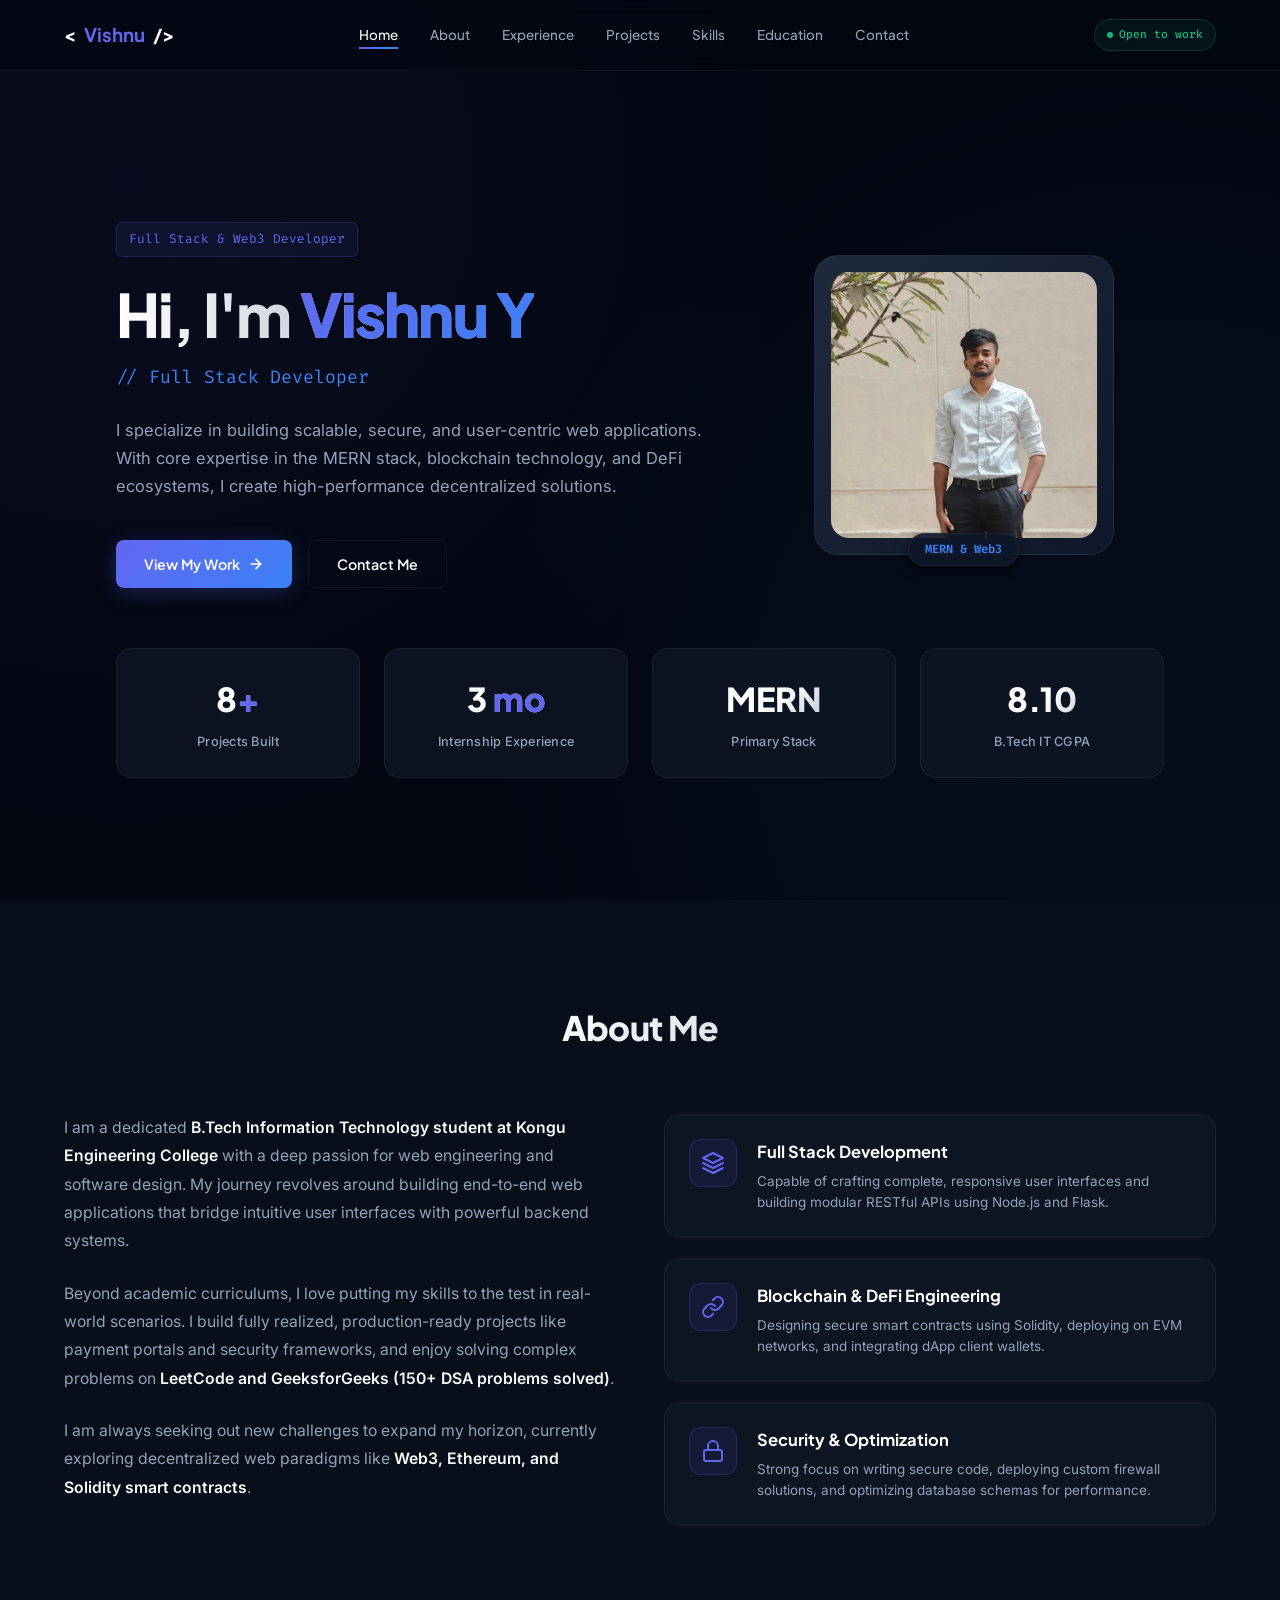
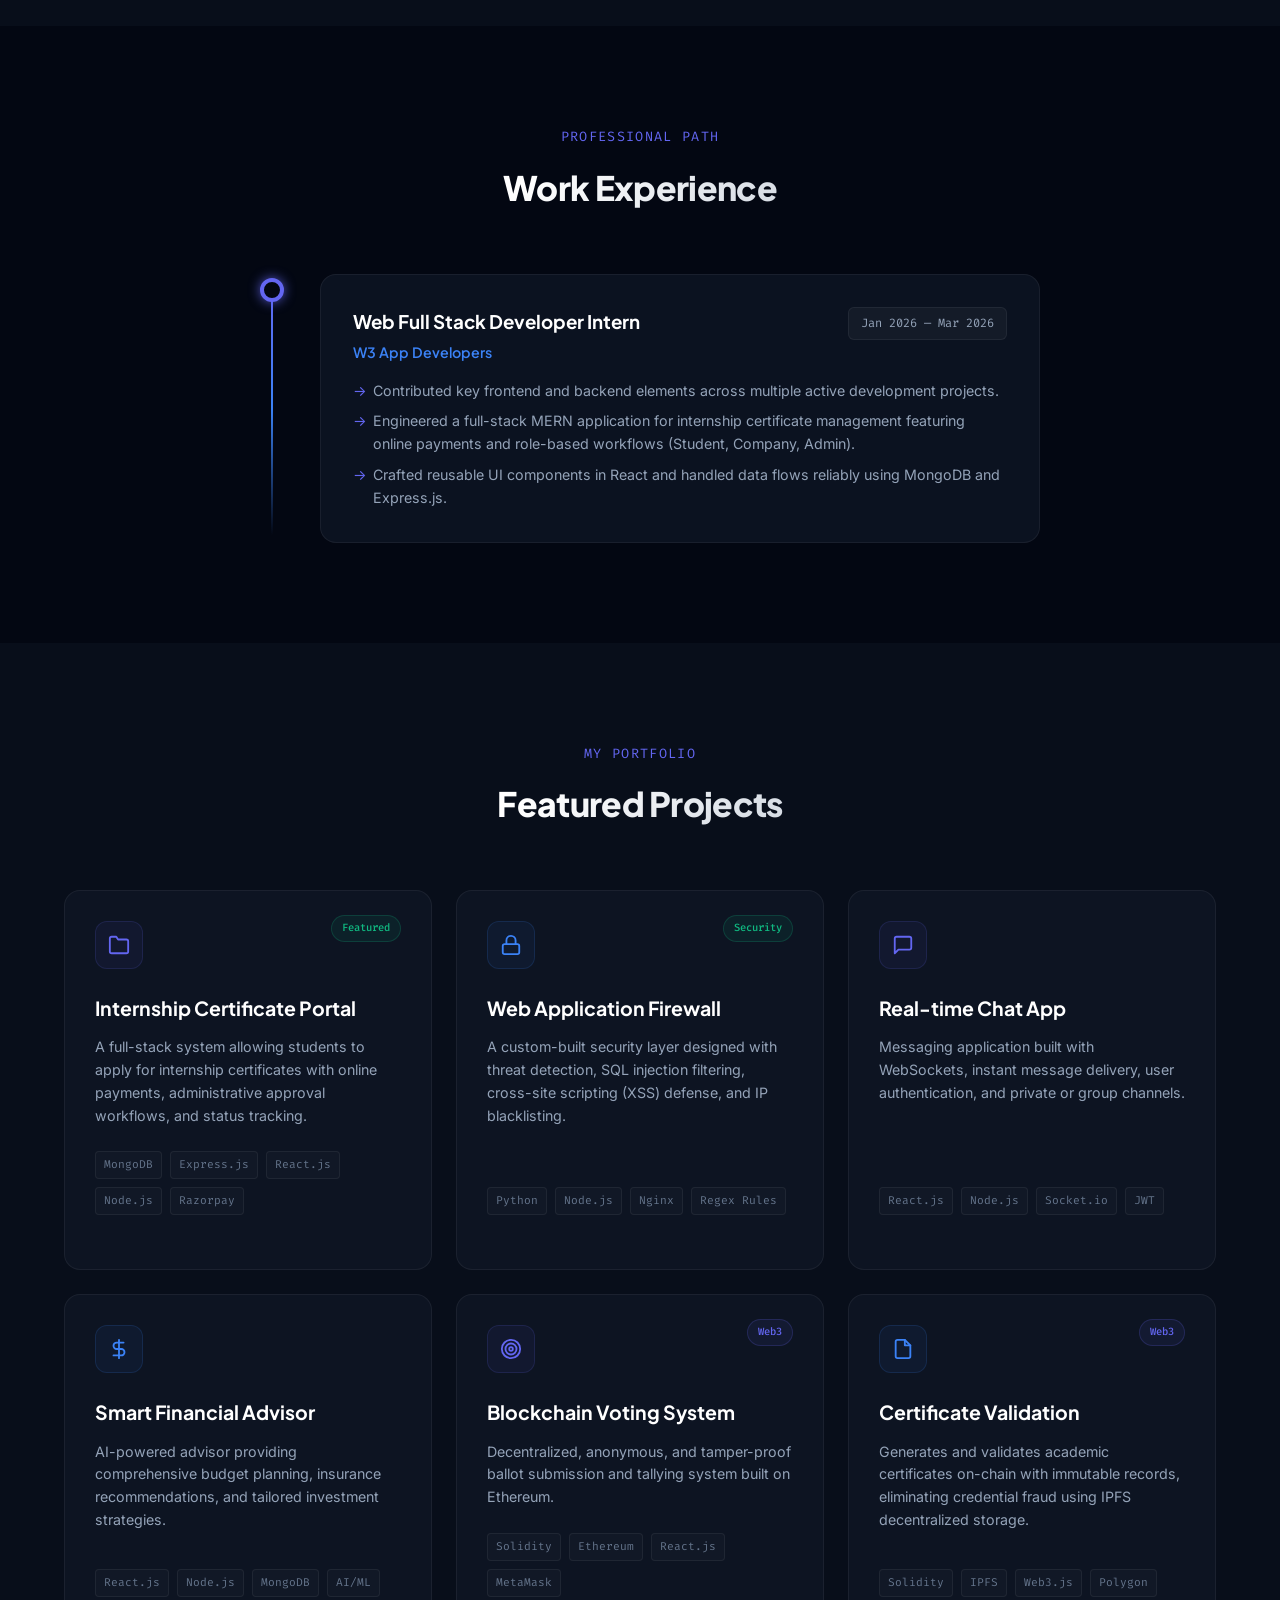
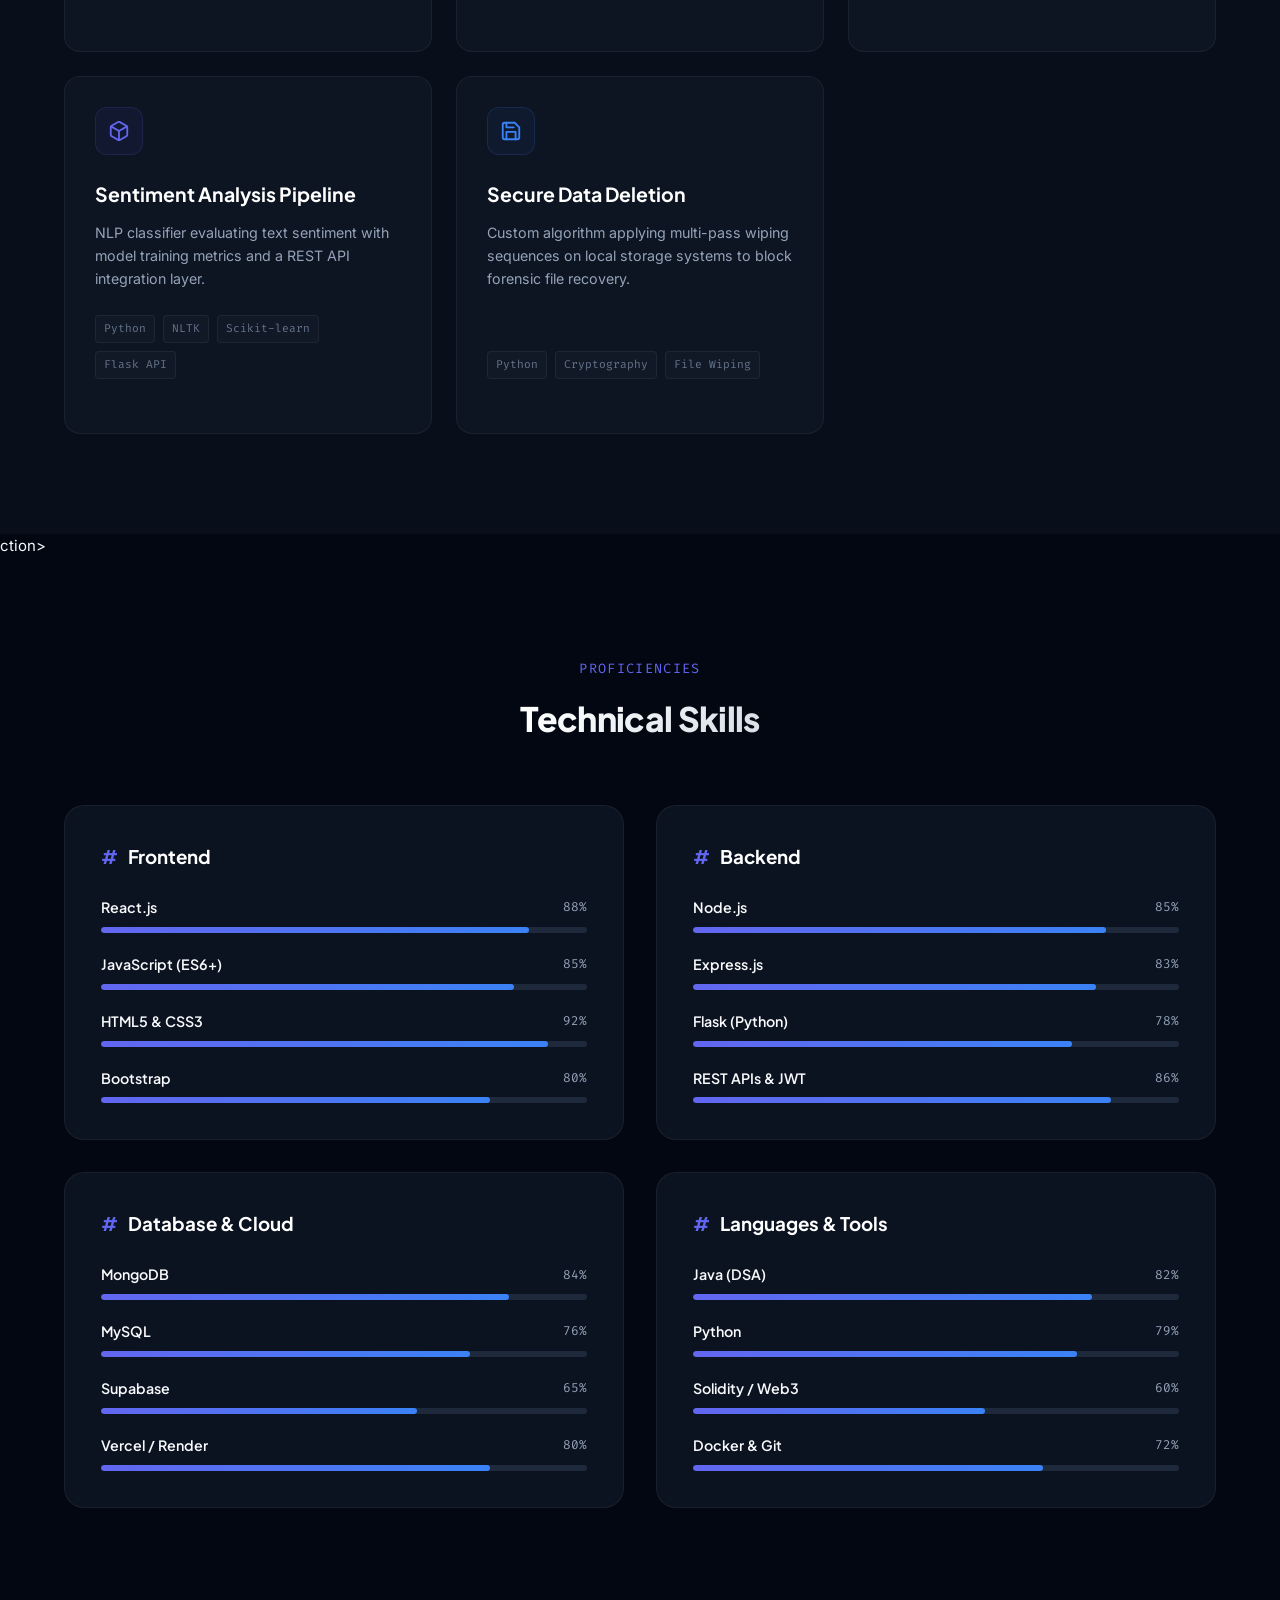
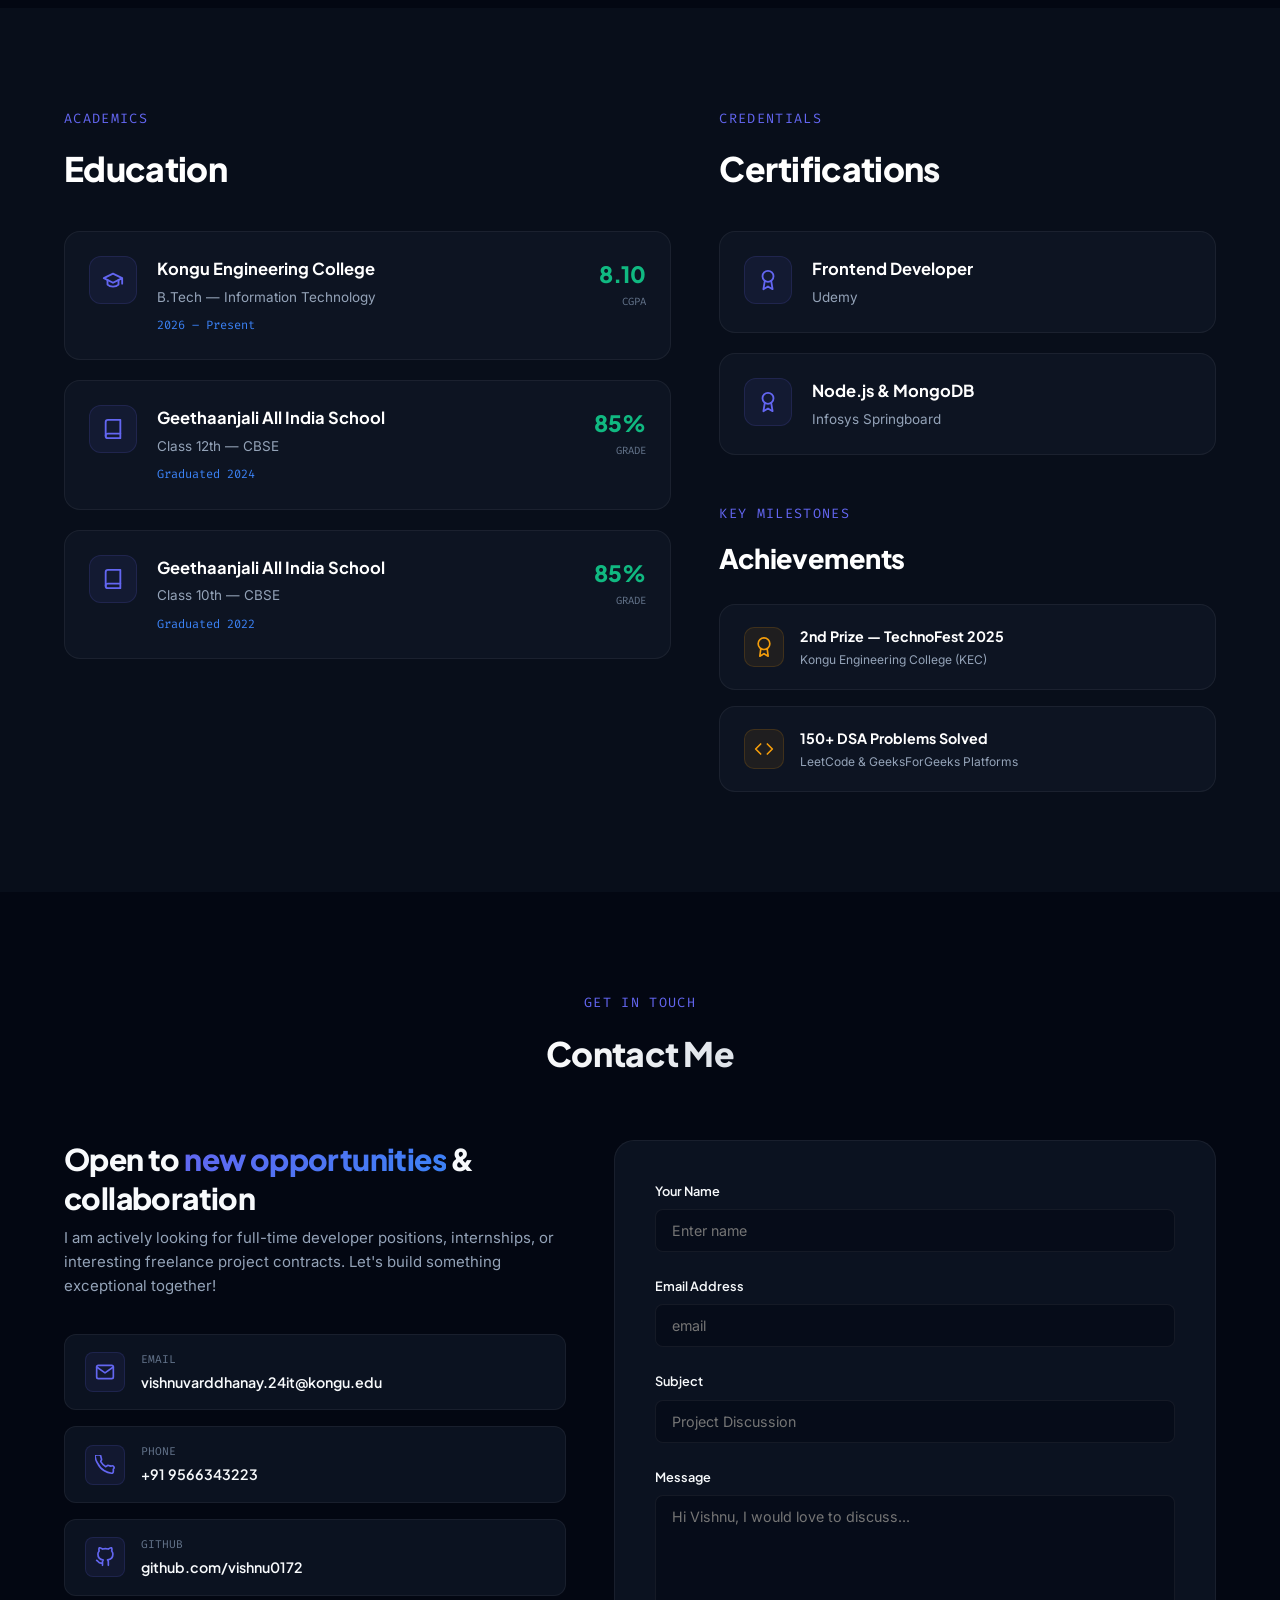
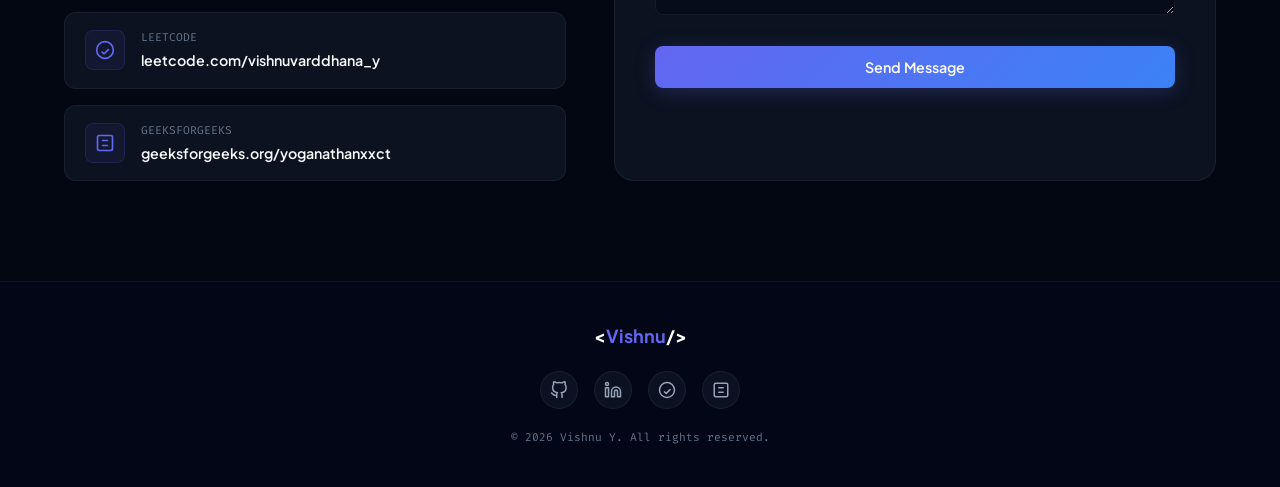
==== commit 45635422: "FEAT:Live demo to projects" ====
--- a/portfolio.html
+++ b/portfolio.html
@@ -2394,25 +2394,18 @@
                 stroke-linecap="round"
                 stroke-linejoin="round"
               >
-                <path
-                  d="M14 2H6a2 2 0 0 0-2 2v16a2 2 0 0 0 2 2h12a2 2 0 0 0 2-2V8z"
-                ></path>
-                <polyline points="14 2 14 8 20 8"></polyline>
-                <line x1="16" y1="13" x2="8" y2="13"></line>
-                <line x1="16" y1="17" x2="8" y2="17"></line>
-                <polyline points="10 9 9 9 8 9"></polyline>
+                <path d="M12 2v20M17 5H9.5a3.5 3.5 0 0 0 0 7h5a3.5 3.5 0 0 1 0 7H6"></path>
               </svg>
             </div>
-            <h3 class="project-title">Student Idea Submission</h3>
+            <h3 class="project-title">Smart Financial Advisor</h3>
             <p class="project-desc">
-              A portal allowing students to submit project concepts, with an
-              approval dashboard, email notifications, and supervisor roles.
+              AI-powered advisor providing comprehensive budget planning, insurance recommendations, and tailored investment strategies.
             </p>
             <div class="project-tags">
-              <span class="project-tag">Flask</span>
-              <span class="project-tag">Python</span>
-              <span class="project-tag">SQLite</span>
-              <span class="project-tag">Jinja2</span>
+              <span class="project-tag">React.js</span>
+              <span class="project-tag">Node.js</span>
+              <span class="project-tag">MongoDB</span>
+              <span class="project-tag">AI/ML</span>
             </div>
           </div>
 
@@ -3548,38 +3541,37 @@
           case 4:
             demoContent.innerHTML = `
             <div>
-              <div class="demo-form" id="submissionForm">
+              <p style="font-size: 0.9rem; color: var(--text-muted); margin-bottom: 12px;">Enter your financial details to generate an AI-powered plan.</p>
+              <div class="demo-form" id="financialForm">
                 <div class="demo-group">
-                  <label class="demo-label">Idea Title</label>
-                  <input id="ideaTitle" type="text" class="demo-input" placeholder="e.g. Decentralized File Sharing System" />
+                  <label class="demo-label">Monthly Income ($)</label>
+                  <input id="finIncome" type="number" class="demo-input" placeholder="e.g. 5000" />
                 </div>
                 <div class="demo-group">
-                  <label class="demo-label">Brief Description</label>
-                  <textarea id="ideaDesc" class="demo-input" style="height:60px;" placeholder="Outline the tech stack and implementation strategy..."></textarea>
-                </div>
-                <button onclick="submitStudentIdea()" class="demo-btn">Submit Project Idea</button>
-              </div>
-              <div id="ideaDashboard" style="margin-top:20px; display:none;">
-                <h5 style="margin-bottom:8px; font-family:var(--sans-head);">Supervisor Dashboard View</h5>
-                <table style="width:100%; border-collapse:collapse; font-size:0.85rem; border: 1px solid var(--card-border);">
-                  <thead>
-                    <tr style="background:#1e293b; text-align:left;">
-                      <th style="padding:8px;">Project Idea</th>
-                      <th style="padding:8px;">Status</th>
-                      <th style="padding:8px; text-align:center;">Action</th>
-                    </tr>
-                  </thead>
-                  <tbody>
-                    <tr>
-                      <td id="dashTitle" style="padding:8px; font-weight:600;"></td>
-                      <td id="dashStatus" style="padding:8px; color:#fbbf24;">Pending Approval</td>
-                      <td style="padding:8px; text-align:center; display:flex; gap:6px; justify-content:center;">
-                        <button onclick="approveIdea(true)" class="demo-btn" style="padding:4px 10px; font-size:0.75rem; background:#10b981;">Approve</button>
-                        <button onclick="approveIdea(false)" class="demo-btn" style="padding:4px 10px; font-size:0.75rem; background:#ef4444;">Reject</button>
-                      </td>
-                    </tr>
-                  </tbody>
-                </table>
+                  <label class="demo-label">Monthly Expenses ($)</label>
+                  <input id="finExpenses" type="number" class="demo-input" placeholder="e.g. 2000" />
+                </div>
+                <div class="demo-group">
+                  <label class="demo-label">Risk Tolerance</label>
+                  <select id="finRisk" class="demo-input" style="background: #1e293b;">
+                    <option value="Low">Low (Bonds & Savings)</option>
+                    <option value="Medium">Medium (Index Funds & ETFs)</option>
+                    <option value="High">High (Stocks & Crypto)</option>
+                  </select>
+                </div>
+                <button onclick="generateFinancialPlan()" class="demo-btn">Generate Financial Plan</button>
+              </div>
+              <div id="financialDashboard" style="margin-top:20px; display:none; background: var(--card-bg); padding: 16px; border-radius: 8px; border: 1px solid var(--card-border);">
+                <h5 style="margin-bottom:12px; font-family:var(--sans-head); color: var(--primary);">Your Smart Financial Plan</h5>
+                <div style="font-size: 0.85rem; color: var(--text-muted); margin-bottom: 8px;">
+                  <strong style="color:white;">Budget Analysis:</strong> <span id="dashSavings"></span>
+                </div>
+                <div style="font-size: 0.85rem; color: var(--text-muted); margin-bottom: 8px;">
+                  <strong style="color:white;">Investment Strategy:</strong> <span id="dashInvestment"></span>
+                </div>
+                <div style="font-size: 0.85rem; color: var(--text-muted);">
+                  <strong style="color:white;">Insurance Recommendation:</strong> <span id="dashInsurance"></span>
+                </div>
               </div>
             </div>
           `;
@@ -3758,29 +3750,43 @@
         }, 1000);
       };
 
-      // SIMULATOR 4 helper: Student Idea Submission
-      window.submitStudentIdea = function () {
-        const title = document.getElementById("ideaTitle").value.trim();
-        const desc = document.getElementById("ideaDesc").value.trim();
-        if (!title || !desc) {
-          alert("Please fill out the project idea details.");
+      // SIMULATOR 4 helper: Smart Financial Advisor
+      window.generateFinancialPlan = function () {
+        const income = parseFloat(document.getElementById("finIncome").value);
+        const expenses = parseFloat(document.getElementById("finExpenses").value);
+        const risk = document.getElementById("finRisk").value;
+
+        if (!income || !expenses || income <= 0 || expenses <= 0) {
+          alert("Please enter valid income and expenses.");
           return;
         }
-        document.getElementById("dashTitle").innerText = title;
-        document.getElementById("dashStatus").innerText = "Pending Approval";
-        document.getElementById("dashStatus").style.color = "#fbbf24";
-        document.getElementById("ideaDashboard").style.display = "block";
-      };
-
-      window.approveIdea = function (isApproved) {
-        const statusCell = document.getElementById("dashStatus");
-        if (isApproved) {
-          statusCell.innerText = "Approved by Supervisor";
-          statusCell.style.color = "#10b981";
+
+        let savings = income - expenses;
+        let savingsMsg = "";
+        let investmentMsg = "";
+        let insuranceMsg = "";
+
+        if (savings <= 0) {
+          savingsMsg = "Deficit detected. Focus on reducing discretionary spending by 20%.";
+          investmentMsg = "Halt investments until an emergency fund is built.";
+          insuranceMsg = "Consider basic health coverage to prevent unexpected debt.";
         } else {
-          statusCell.innerText = "Rejected / Edits Required";
-          statusCell.style.color = "#ef4444";
-        }
+          savingsMsg = "You are saving $" + savings + " per month. Excellent!";
+          if (risk === "Low") {
+            investmentMsg = "Allocate 70% to High-Yield Savings & Bonds, 30% to safe Index Funds.";
+          } else if (risk === "Medium") {
+            investmentMsg = "Allocate 60% to S&P 500 ETFs, 20% to Bonds, 20% to Tech Stocks.";
+          } else {
+            investmentMsg = "Allocate 50% to Growth Stocks, 30% to Index Funds, 20% to Crypto.";
+          }
+          insuranceMsg = "Maintain standard Health Insurance and consider Term Life Insurance.";
+        }
+
+        document.getElementById("dashSavings").innerText = savingsMsg;
+        document.getElementById("dashInvestment").innerText = investmentMsg;
+        document.getElementById("dashInsurance").innerText = insuranceMsg;
+
+        document.getElementById("financialDashboard").style.display = "block";
       };
 
       // SIMULATOR 5 helper: MetaMask Ethereum ballot voting
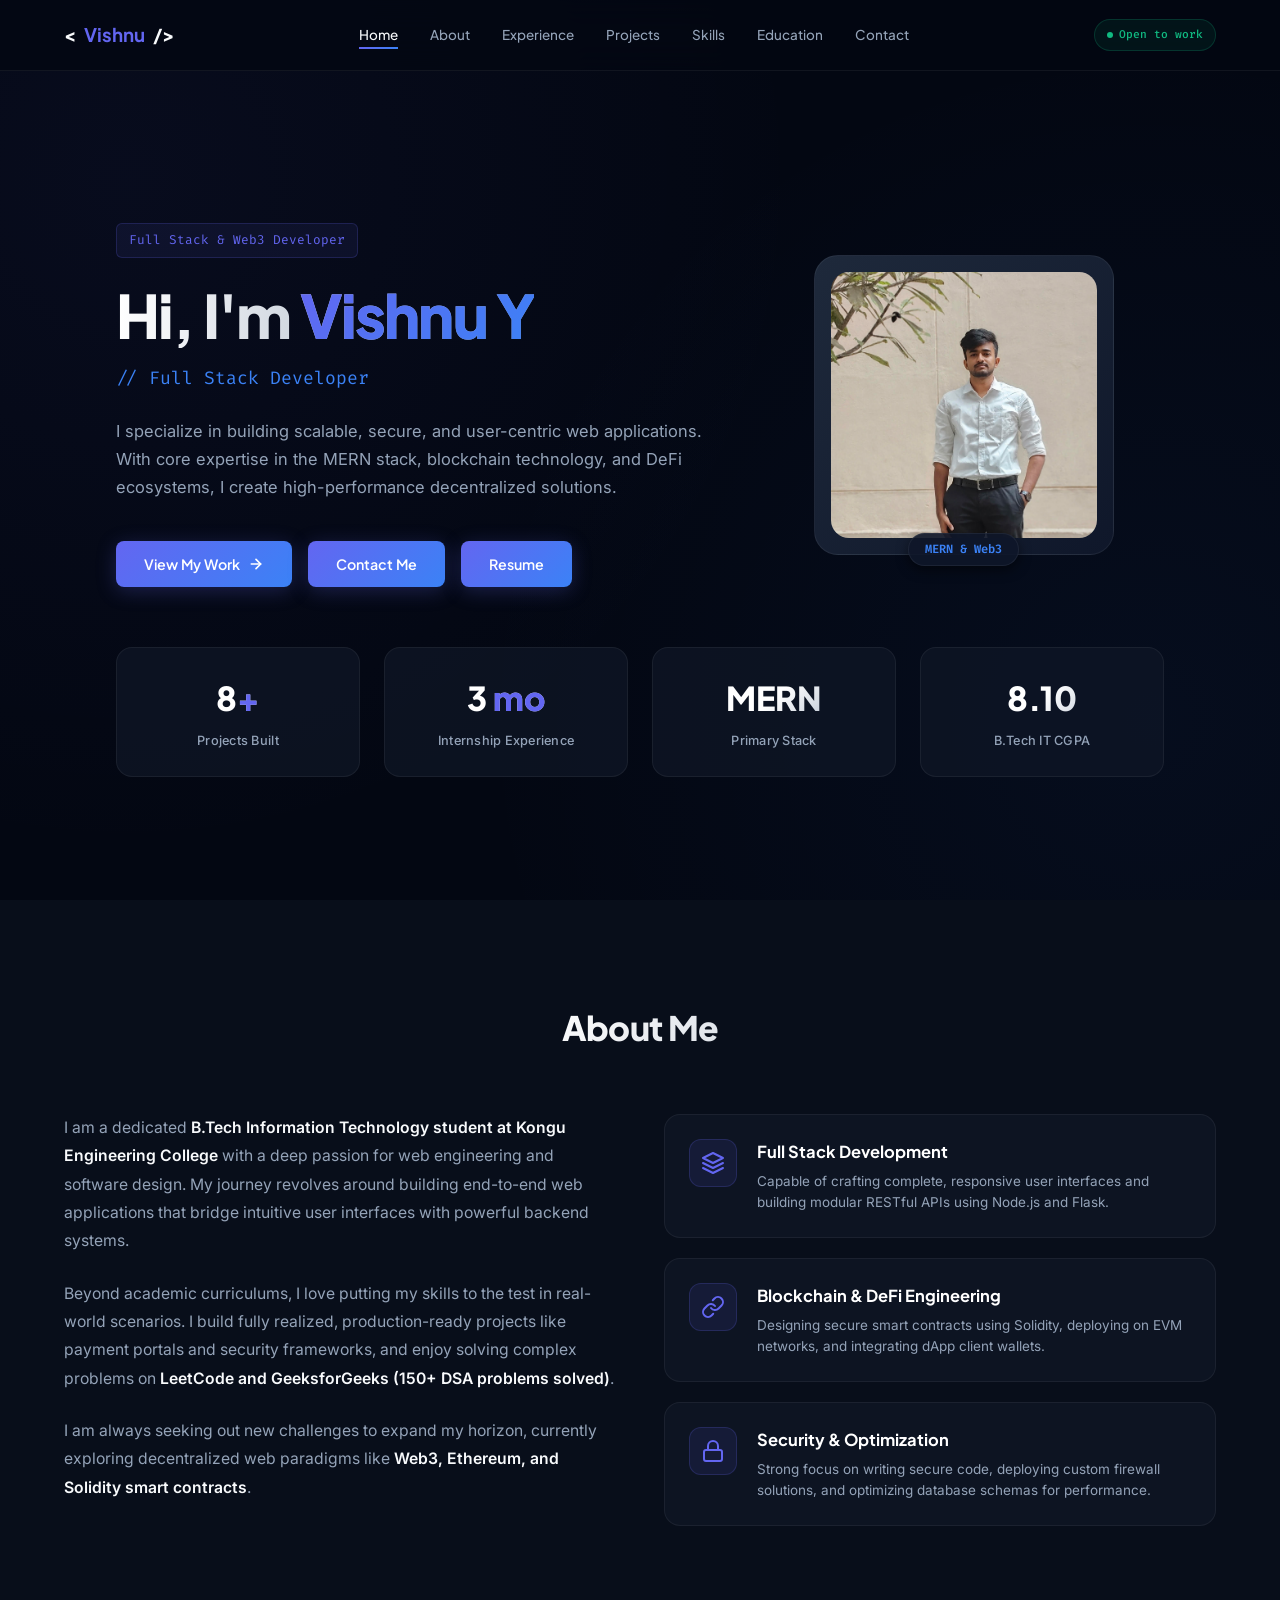
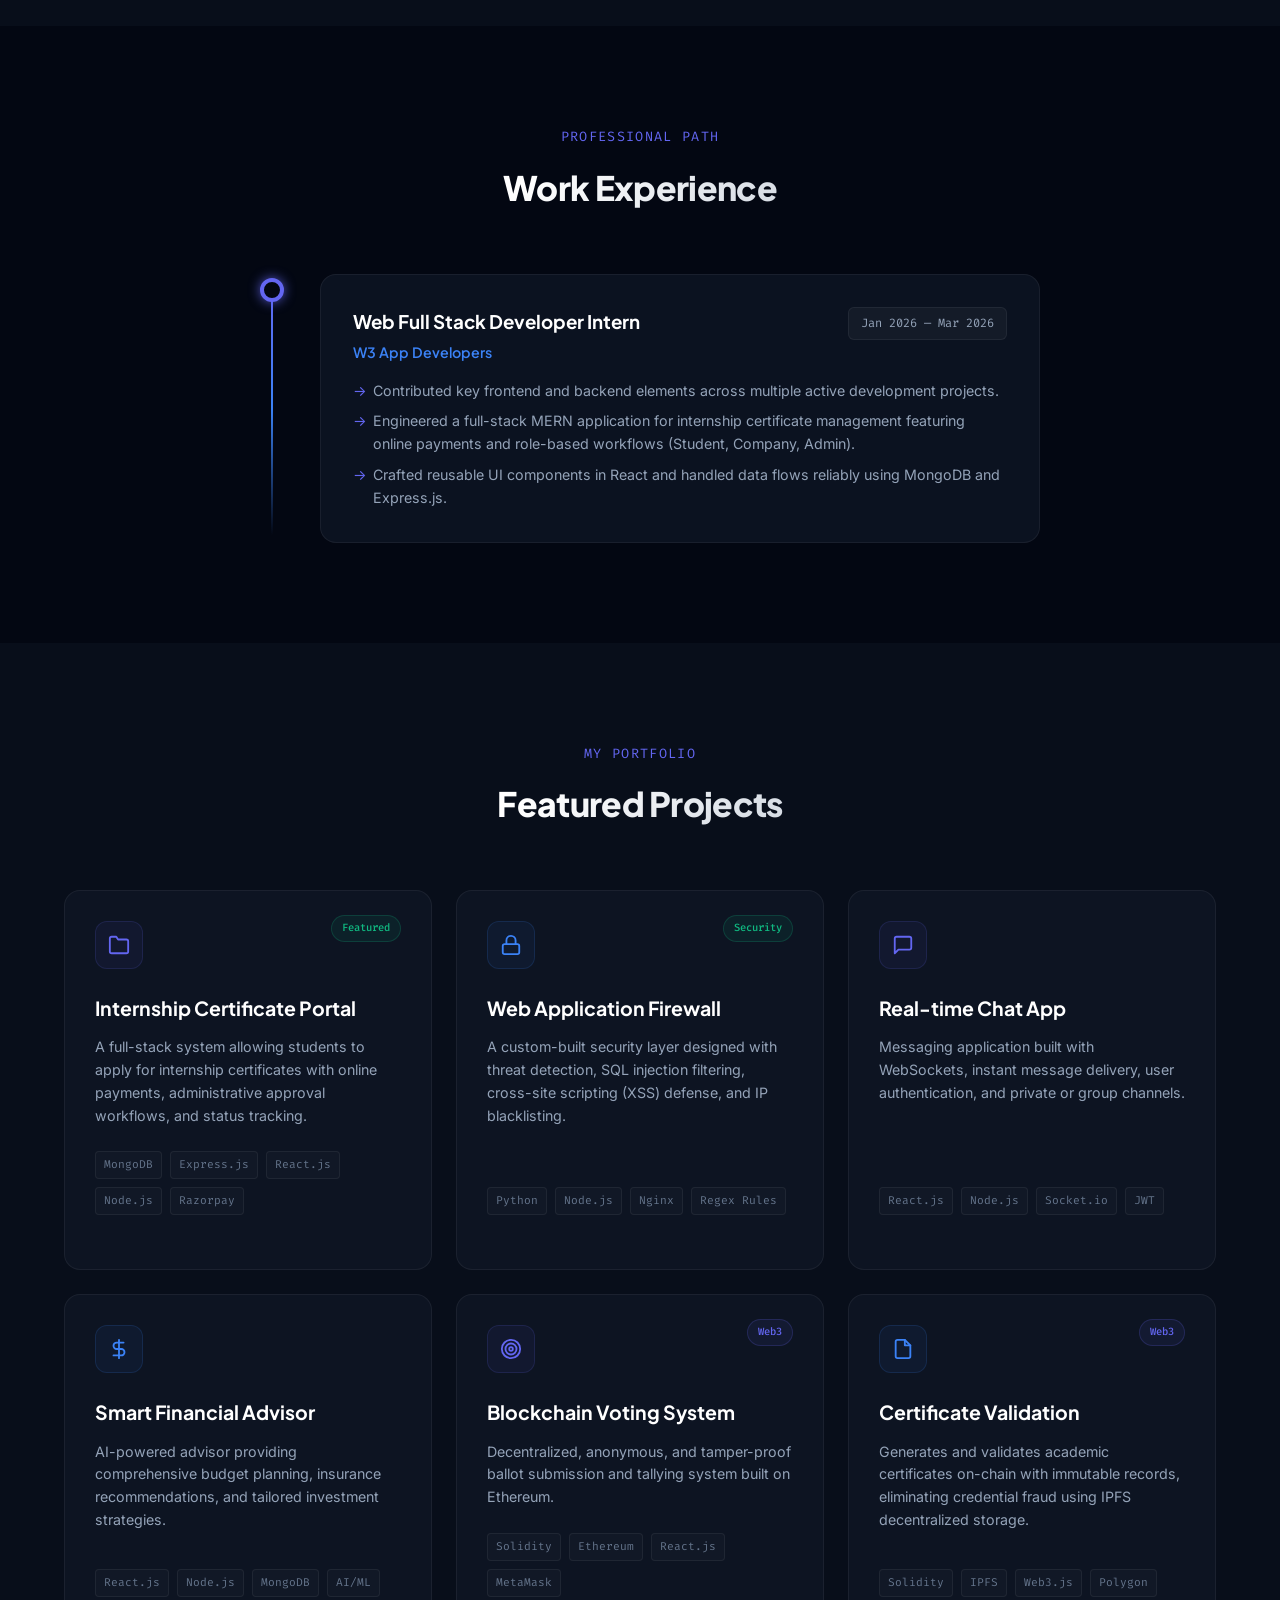
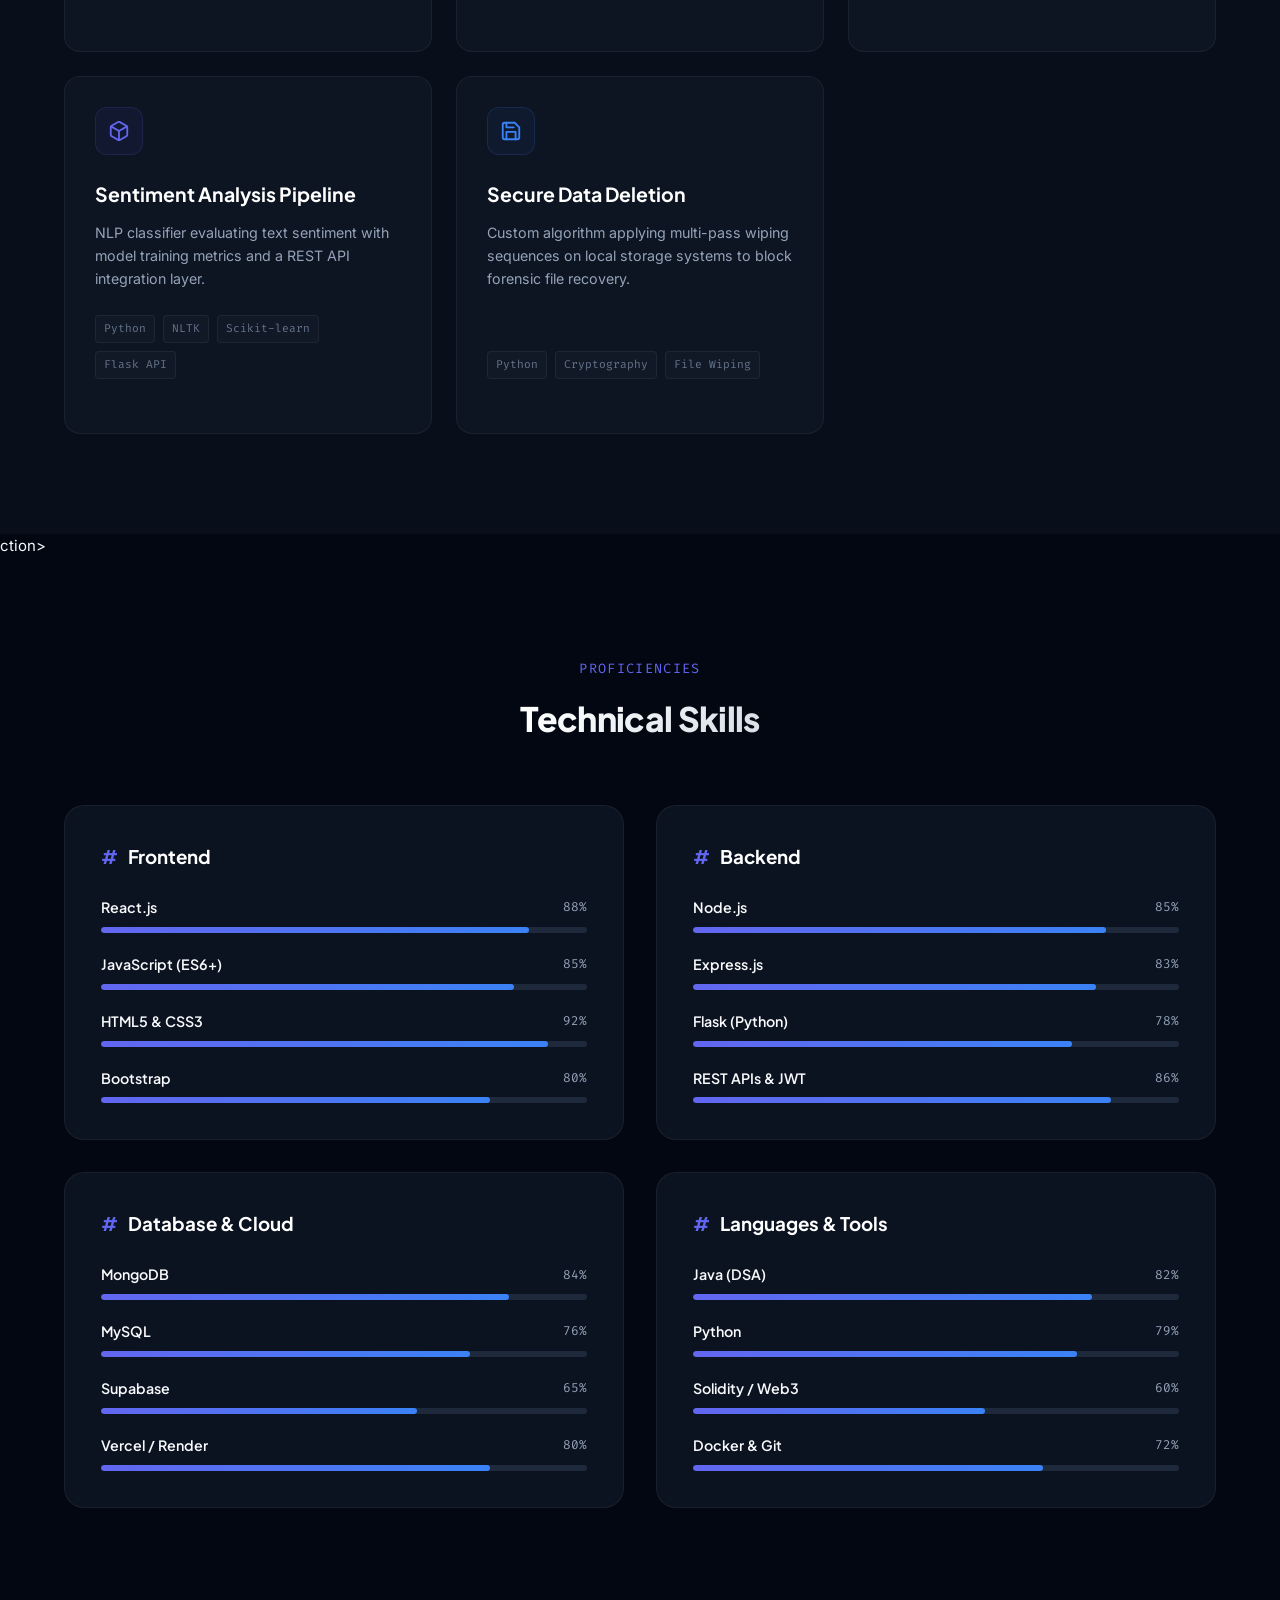
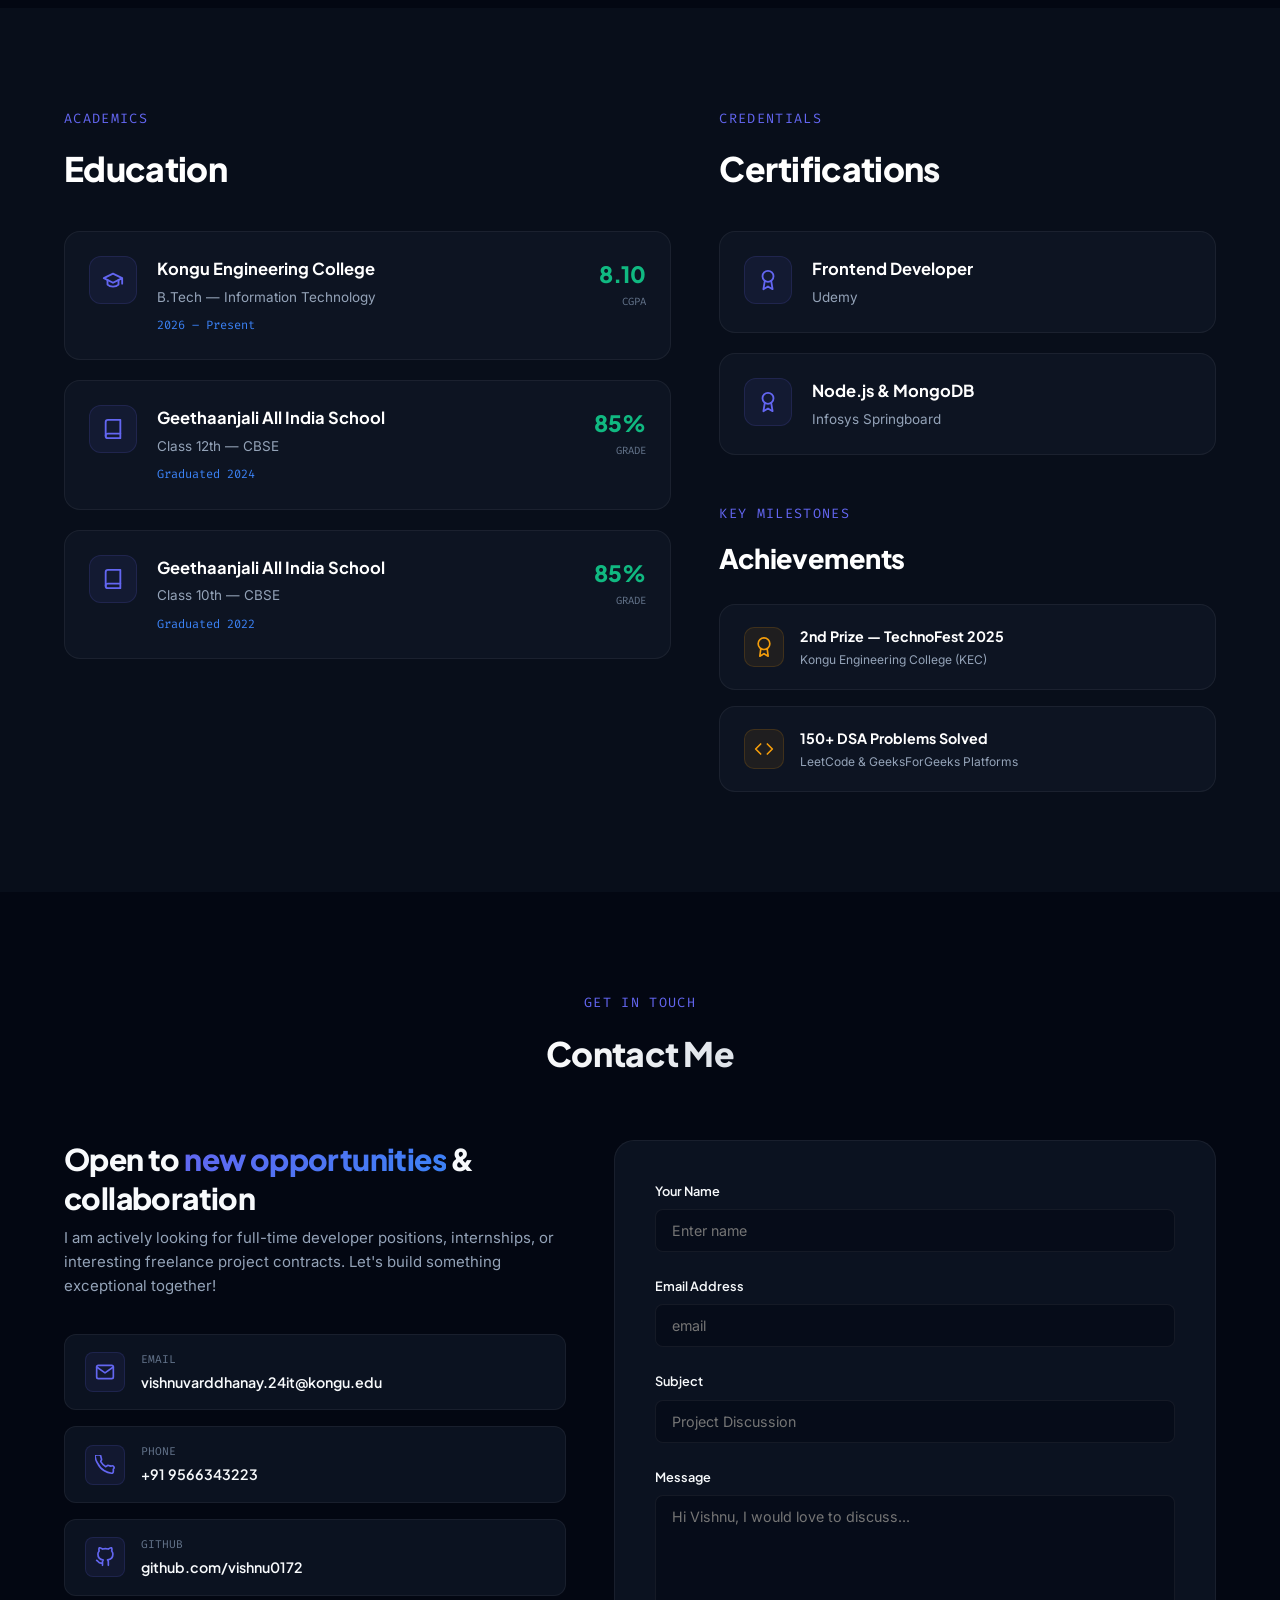
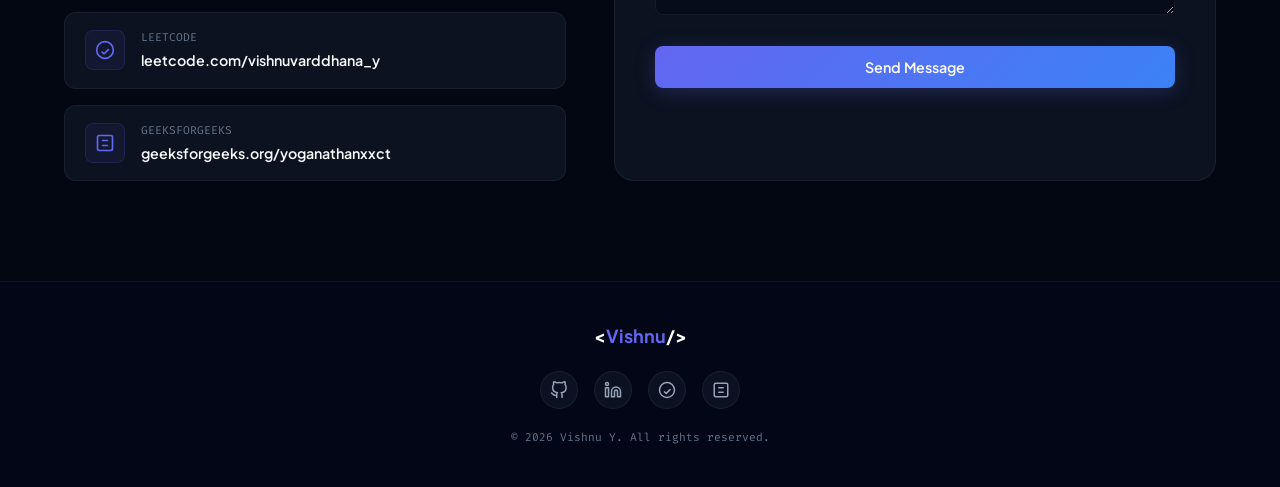
==== commit 07599bfa: "FIX:Linkedin redirecting issue" ====
--- a/portfolio.html
+++ b/portfolio.html
@@ -1,3493 +1,3158 @@
 <!doctype html>
 <html lang="en">
-  <head>
-    <meta charset="UTF-8" />
-    <meta name="viewport" content="width=device-width, initial-scale=1.0" />
-    <title>Vishnu Y — Full Stack Developer</title>
-
-    <!-- Google Fonts -->
-    <link rel="preconnect" href="https://fonts.googleapis.com" />
-    <link rel="preconnect" href="https://fonts.gstatic.com" crossorigin />
-    <link
-      href="https://fonts.googleapis.com/css2?family=Plus+Jakarta+Sans:wght@300;400;500;600;700;800&family=Inter:wght@300;400;500;600;700&family=Fira+Code:wght@400;500&display=swap"
-      rel="stylesheet"
-    />
-
-    <style>
-      /* Reset & Base Styles */
-      *,
-      *::before,
-      *::after {
-        box-sizing: border-box;
-        margin: 0;
-        padding: 0;
-      }
-
-      :root {
-        --bg-dark: #030712;
-        --bg-dark-alt: #080e1a;
-        --card-bg: rgba(17, 24, 39, 0.7);
-        --card-border: rgba(255, 255, 255, 0.06);
-        --card-border-hover: rgba(99, 102, 241, 0.4);
-        --primary: #6366f1;
-        --primary-hover: #4f46e5;
-        --secondary: #3b82f6;
-        --accent: #10b981;
-        --text-main: #f8fafc;
-        --text-muted: #94a3b8;
-        --text-dark: #64748b;
-        --sans-head: "Plus Jakarta Sans", sans-serif;
-        --sans-body: "Inter", sans-serif;
-        --mono: "Fira Code", monospace;
-        --transition: all 0.3s cubic-bezier(0.4, 0, 0.2, 1);
-      }
-
-      html {
-        scroll-behavior: smooth;
-        background: var(--bg-dark);
-        color: var(--text-main);
-        font-family: var(--sans-body);
-        font-size: 15px;
-        line-height: 1.6;
-      }
-
-      body {
-        overflow-x: hidden;
-        background: var(--bg-dark);
-      }
-
-      /* Scrollbar */
-      ::-webkit-scrollbar {
-        width: 8px;
-      }
-      ::-webkit-scrollbar-track {
-        background: var(--bg-dark);
-      }
-      ::-webkit-scrollbar-thumb {
-        background: #1e293b;
-        border-radius: 4px;
-      }
-      ::-webkit-scrollbar-thumb:hover {
-        background: #334155;
-      }
-
-      /* Helper Classes */
-      .container {
-        max-width: 1200px;
-        margin: 0 auto;
-        padding: 0 24px;
-      }
-
+
+<head>
+  <meta charset="UTF-8" />
+  <meta name="viewport" content="width=device-width, initial-scale=1.0" />
+  <title>Vishnu Y — Full Stack Developer</title>
+
+  <!-- Google Fonts -->
+  <link rel="preconnect" href="https://fonts.googleapis.com" />
+  <link rel="preconnect" href="https://fonts.gstatic.com" crossorigin />
+  <link
+    href="https://fonts.googleapis.com/css2?family=Plus+Jakarta+Sans:wght@300;400;500;600;700;800&family=Inter:wght@300;400;500;600;700&family=Fira+Code:wght@400;500&display=swap"
+    rel="stylesheet" />
+
+  <style>
+    /* Reset & Base Styles */
+    *,
+    *::before,
+    *::after {
+      box-sizing: border-box;
+      margin: 0;
+      padding: 0;
+    }
+
+    :root {
+      --bg-dark: #030712;
+      --bg-dark-alt: #080e1a;
+      --card-bg: rgba(17, 24, 39, 0.7);
+      --card-border: rgba(255, 255, 255, 0.06);
+      --card-border-hover: rgba(99, 102, 241, 0.4);
+      --primary: #6366f1;
+      --primary-hover: #4f46e5;
+      --secondary: #3b82f6;
+      --accent: #10b981;
+      --text-main: #f8fafc;
+      --text-muted: #94a3b8;
+      --text-dark: #64748b;
+      --sans-head: "Plus Jakarta Sans", sans-serif;
+      --sans-body: "Inter", sans-serif;
+      --mono: "Fira Code", monospace;
+      --transition: all 0.3s cubic-bezier(0.4, 0, 0.2, 1);
+    }
+
+    html {
+      scroll-behavior: smooth;
+      background: var(--bg-dark);
+      color: var(--text-main);
+      font-family: var(--sans-body);
+      font-size: 15px;
+      line-height: 1.6;
+    }
+
+    body {
+      overflow-x: hidden;
+      background: var(--bg-dark);
+    }
+
+    /* Scrollbar */
+    ::-webkit-scrollbar {
+      width: 8px;
+    }
+
+    ::-webkit-scrollbar-track {
+      background: var(--bg-dark);
+    }
+
+    ::-webkit-scrollbar-thumb {
+      background: #1e293b;
+      border-radius: 4px;
+    }
+
+    ::-webkit-scrollbar-thumb:hover {
+      background: #334155;
+    }
+
+    /* Helper Classes */
+    .container {
+      max-width: 1200px;
+      margin: 0 auto;
+      padding: 0 24px;
+    }
+
+    .section-padding {
+      padding: 100px 0;
+    }
+
+    .section-header {
+      margin-bottom: 60px;
+      text-align: center;
+    }
+
+    .section-subtitle {
+      font-family: var(--mono);
+      color: var(--primary);
+      font-size: 0.9rem;
+      letter-spacing: 0.1em;
+      text-transform: uppercase;
+      margin-bottom: 12px;
+      display: block;
+    }
+
+    .section-title {
+      font-family: var(--sans-head);
+      font-size: 2.25rem;
+      font-weight: 800;
+      letter-spacing: -0.02em;
+      background: linear-gradient(135deg, #fff 40%, #94a3b8 100%);
+      -webkit-background-clip: text;
+      -webkit-text-fill-color: transparent;
+    }
+
+    /* Header / Navbar */
+    header {
+      position: fixed;
+      top: 0;
+      left: 0;
+      width: 100%;
+      z-index: 1000;
+      background: rgba(3, 7, 18, 0.75);
+      backdrop-filter: blur(16px);
+      -webkit-backdrop-filter: blur(16px);
+      border-bottom: 1px solid var(--card-border);
+      transition: var(--transition);
+    }
+
+    .nav-container {
+      display: flex;
+      justify-content: space-between;
+      align-items: center;
+      height: 70px;
+    }
+
+    .logo {
+      font-family: var(--sans-head);
+      font-size: 1.25rem;
+      font-weight: 700;
+      color: var(--text-main);
+      text-decoration: none;
+      display: flex;
+      align-items: center;
+      gap: 8px;
+    }
+
+    .logo span {
+      color: var(--primary);
+    }
+
+    .nav-links {
+      display: flex;
+      gap: 32px;
+      list-style: none;
+    }
+
+    .nav-link {
+      font-family: var(--sans-head);
+      font-size: 0.9rem;
+      font-weight: 500;
+      color: var(--text-muted);
+      text-decoration: none;
+      transition: var(--transition);
+      position: relative;
+      padding: 6px 0;
+    }
+
+    .nav-link:hover,
+    .nav-link.active {
+      color: var(--text-main);
+    }
+
+    .nav-link::after {
+      content: "";
+      position: absolute;
+      bottom: 0;
+      left: 0;
+      width: 100%;
+      height: 2px;
+      background: linear-gradient(90deg, var(--primary), var(--secondary));
+      transform: scaleX(0);
+      transform-origin: right;
+      transition: transform 0.3s ease;
+    }
+
+    .nav-link:hover::after,
+    .nav-link.active::after {
+      transform: scaleX(1);
+      transform-origin: left;
+    }
+
+    .nav-cta {
+      display: flex;
+      align-items: center;
+      gap: 16px;
+    }
+
+    .status-badge {
+      display: inline-flex;
+      align-items: center;
+      gap: 6px;
+      background: rgba(16, 185, 129, 0.08);
+      border: 1px solid rgba(16, 185, 129, 0.2);
+      padding: 6px 12px;
+      border-radius: 99px;
+      font-family: var(--mono);
+      font-size: 0.75rem;
+      color: var(--accent);
+      font-weight: 500;
+    }
+
+    .status-dot {
+      width: 6px;
+      height: 6px;
+      background-color: var(--accent);
+      border-radius: 50%;
+      animation: pulse 2s infinite;
+    }
+
+    @keyframes pulse {
+      0% {
+        transform: scale(0.9);
+        box-shadow: 0 0 0 0 rgba(16, 185, 129, 0.7);
+      }
+
+      70% {
+        transform: scale(1);
+        box-shadow: 0 0 0 6px rgba(16, 185, 129, 0);
+      }
+
+      100% {
+        transform: scale(0.9);
+        box-shadow: 0 0 0 0 rgba(16, 185, 129, 0);
+      }
+    }
+
+    /* Mobile Menu Toggle */
+    .menu-toggle {
+      display: none;
+      background: none;
+      border: none;
+      cursor: pointer;
+      color: var(--text-main);
+    }
+
+    /* Hero Section */
+    #hero {
+      min-height: 100vh;
+      display: flex;
+      align-items: center;
+      padding-top: 100px;
+      position: relative;
+      overflow: hidden;
+      background:
+        radial-gradient(circle at 10% 20%,
+          rgba(99, 102, 241, 0.05) 0%,
+          transparent 50%),
+        radial-gradient(circle at 90% 80%,
+          rgba(59, 130, 246, 0.05) 0%,
+          transparent 50%);
+    }
+
+    .hero-grid {
+      display: grid;
+      grid-template-columns: 1.2fr 0.8fr;
+      gap: 48px;
+      align-items: center;
+    }
+
+    .hero-content {
+      display: flex;
+      flex-direction: column;
+      align-items: flex-start;
+    }
+
+    .hero-tag {
+      font-family: var(--mono);
+      font-size: 0.85rem;
+      color: var(--primary);
+      background: rgba(99, 102, 241, 0.08);
+      border: 1px solid rgba(99, 102, 241, 0.2);
+      padding: 6px 12px;
+      border-radius: 6px;
+      margin-bottom: 24px;
+    }
+
+    .hero-title {
+      font-family: var(--sans-head);
+      font-size: clamp(2.5rem, 5vw, 4rem);
+      font-weight: 800;
+      line-height: 1.1;
+      letter-spacing: -0.03em;
+      margin-bottom: 16px;
+      background: linear-gradient(to right, #fff, #94a3b8);
+      -webkit-background-clip: text;
+      -webkit-text-fill-color: transparent;
+    }
+
+    .hero-title span {
+      background: linear-gradient(135deg,
+          var(--primary) 0%,
+          var(--secondary) 100%);
+      -webkit-background-clip: text;
+      -webkit-text-fill-color: transparent;
+    }
+
+    .hero-role {
+      font-family: var(--mono);
+      font-size: 1.2rem;
+      color: var(--secondary);
+      margin-bottom: 24px;
+    }
+
+    .hero-desc {
+      font-size: 1.1rem;
+      color: var(--text-muted);
+      margin-bottom: 40px;
+      max-width: 600px;
+      line-height: 1.7;
+    }
+
+    .hero-buttons {
+      display: flex;
+      gap: 16px;
+      flex-wrap: wrap;
+    }
+
+    .btn {
+      display: inline-flex;
+      align-items: center;
+      gap: 8px;
+      padding: 12px 28px;
+      border-radius: 8px;
+      font-family: var(--sans-head);
+      font-size: 0.95rem;
+      font-weight: 600;
+      text-decoration: none;
+      cursor: pointer;
+      transition: var(--transition);
+    }
+
+    .btn-primary {
+      background: linear-gradient(135deg,
+          var(--primary) 0%,
+          var(--secondary) 100%);
+      color: #fff;
+      border: none;
+      box-shadow: 0 4px 20px rgba(99, 102, 241, 0.25);
+    }
+
+    .btn-primary:hover {
+      transform: translateY(-2px);
+      box-shadow: 0 6px 24px rgba(99, 102, 241, 0.45);
+    }
+
+    .btn-outline {
+      background: transparent;
+      color: var(--text-main);
+      border: 1px solid var(--card-border);
+    }
+
+    .btn-outline:hover {
+      background: rgba(255, 255, 255, 0.03);
+      border-color: var(--text-muted);
+      transform: translateY(-2px);
+    }
+
+    /* Hero Image Panel */
+    .hero-image-panel {
+      display: flex;
+      justify-content: center;
+      align-items: center;
+      position: relative;
+    }
+
+    .photo-container {
+      position: relative;
+      width: 300px;
+      height: 300px;
+      border-radius: 24px;
+      background: linear-gradient(135deg, #1e293b, #0f172a);
+      border: 1px solid var(--card-border);
+      padding: 16px;
+      display: flex;
+      align-items: center;
+      justify-content: center;
+    }
+
+    .photo-container::before {
+      content: "";
+      position: absolute;
+      inset: -2px;
+      border-radius: 26px;
+      background: linear-gradient(135deg, var(--primary), var(--secondary));
+      z-index: -1;
+      opacity: 0.4;
+      transition: var(--transition);
+    }
+
+    .photo-container:hover::before {
+      opacity: 0.8;
+      filter: blur(8px);
+    }
+
+    .photo-frame {
+      width: 100%;
+      height: 100%;
+      border-radius: 18px;
+      overflow: hidden;
+      background: var(--bg-dark);
+      position: relative;
+    }
+
+    .photo-frame img {
+      width: 100%;
+      height: 100%;
+      object-fit: cover;
+    }
+
+    .photo-fallback {
+      width: 100%;
+      height: 100%;
+      display: flex;
+      flex-direction: column;
+      align-items: center;
+      justify-content: center;
+      gap: 12px;
+      color: var(--text-muted);
+      background: linear-gradient(135deg, #0f172a, #020617);
+    }
+
+    .photo-fallback svg {
+      width: 64px;
+      height: 64px;
+      opacity: 0.5;
+    }
+
+    .photo-badge {
+      position: absolute;
+      bottom: -12px;
+      background: rgba(15, 23, 42, 0.9);
+      border: 1px solid var(--card-border);
+      padding: 6px 16px;
+      border-radius: 99px;
+      font-family: var(--mono);
+      font-size: 0.8rem;
+      color: var(--secondary);
+      font-weight: 600;
+      box-shadow: 0 4px 12px rgba(0, 0, 0, 0.5);
+    }
+
+    /* Stats Section */
+    .stats-container {
+      margin-top: 60px;
+      display: grid;
+      grid-template-columns: repeat(4, 1fr);
+      gap: 24px;
+      width: 100%;
+    }
+
+    .stat-card {
+      background: var(--card-bg);
+      border: 1px solid var(--card-border);
+      border-radius: 16px;
+      padding: 24px;
+      transition: var(--transition);
+      text-align: center;
+    }
+
+    .stat-card:hover {
+      transform: translateY(-4px);
+      border-color: var(--card-border-hover);
+      box-shadow: 0 8px 30px rgba(99, 102, 241, 0.1);
+    }
+
+    .stat-value {
+      font-family: var(--sans-head);
+      font-size: 2.2rem;
+      font-weight: 800;
+      color: #fff;
+      margin-bottom: 6px;
+      background: linear-gradient(135deg, #fff 50%, var(--text-muted) 100%);
+      -webkit-background-clip: text;
+      -webkit-text-fill-color: transparent;
+    }
+
+    .stat-value span {
+      color: var(--primary);
+      -webkit-text-fill-color: initial;
+    }
+
+    .stat-label {
+      font-size: 0.85rem;
+      color: var(--text-muted);
+      font-weight: 500;
+      letter-spacing: 0.02em;
+    }
+
+    /* About Section */
+    #about {
+      background: var(--bg-dark-alt);
+    }
+
+    .about-grid {
+      display: grid;
+      grid-template-columns: 1fr 1fr;
+      gap: 48px;
+    }
+
+    .about-text p {
+      color: var(--text-muted);
+      font-size: 1.05rem;
+      line-height: 1.8;
+      margin-bottom: 24px;
+    }
+
+    .about-text p strong {
+      color: var(--text-main);
+      font-weight: 600;
+    }
+
+    .about-cards {
+      display: grid;
+      grid-template-columns: 1fr;
+      gap: 20px;
+    }
+
+    .about-card {
+      background: var(--card-bg);
+      border: 1px solid var(--card-border);
+      border-radius: 16px;
+      padding: 24px;
+      display: flex;
+      gap: 20px;
+      transition: var(--transition);
+    }
+
+    .about-card:hover {
+      border-color: var(--card-border-hover);
+      transform: translateX(4px);
+    }
+
+    .about-card-icon {
+      width: 48px;
+      height: 48px;
+      border-radius: 12px;
+      background: rgba(99, 102, 241, 0.1);
+      border: 1px solid rgba(99, 102, 241, 0.2);
+      display: flex;
+      align-items: center;
+      justify-content: center;
+      color: var(--primary);
+      flex-shrink: 0;
+    }
+
+    .about-card-icon svg {
+      width: 24px;
+      height: 24px;
+    }
+
+    .about-card-info h4 {
+      font-family: var(--sans-head);
+      font-size: 1.1rem;
+      font-weight: 700;
+      color: #fff;
+      margin-bottom: 6px;
+    }
+
+    .about-card-info p {
+      font-size: 0.9rem;
+      color: var(--text-muted);
+      line-height: 1.5;
+    }
+
+    /* Experience Section (Timeline) */
+    .timeline {
+      max-width: 800px;
+      margin: 0 auto;
+      position: relative;
+    }
+
+    .timeline::before {
+      content: "";
+      position: absolute;
+      left: 31px;
+      top: 8px;
+      bottom: 8px;
+      width: 2px;
+      background: linear-gradient(180deg,
+          var(--primary),
+          var(--secondary),
+          transparent);
+    }
+
+    .timeline-item {
+      position: relative;
+      padding-left: 80px;
+      margin-bottom: 40px;
+    }
+
+    .timeline-item:last-child {
+      margin-bottom: 0;
+    }
+
+    .timeline-dot {
+      position: absolute;
+      left: 20px;
+      top: 4px;
+      width: 24px;
+      height: 24px;
+      border-radius: 50%;
+      background: var(--bg-dark);
+      border: 4px solid var(--primary);
+      box-shadow: 0 0 12px rgba(99, 102, 241, 0.8);
+      z-index: 1;
+    }
+
+    .timeline-card {
+      background: var(--card-bg);
+      border: 1px solid var(--card-border);
+      border-radius: 16px;
+      padding: 32px;
+      transition: var(--transition);
+    }
+
+    .timeline-card:hover {
+      border-color: var(--card-border-hover);
+      box-shadow: 0 8px 30px rgba(99, 102, 241, 0.05);
+    }
+
+    .timeline-header {
+      display: flex;
+      justify-content: space-between;
+      align-items: flex-start;
+      margin-bottom: 16px;
+      flex-wrap: wrap;
+      gap: 12px;
+    }
+
+    .timeline-title h3 {
+      font-family: var(--sans-head);
+      font-size: 1.25rem;
+      font-weight: 700;
+      color: #fff;
+    }
+
+    .timeline-company {
+      font-family: var(--sans-head);
+      color: var(--secondary);
+      font-weight: 600;
+      font-size: 0.95rem;
+      margin-top: 4px;
+      display: block;
+    }
+
+    .timeline-date {
+      font-family: var(--mono);
+      font-size: 0.8rem;
+      background: rgba(255, 255, 255, 0.04);
+      border: 1px solid var(--card-border);
+      padding: 6px 12px;
+      border-radius: 6px;
+      color: var(--text-muted);
+    }
+
+    .timeline-body {
+      list-style: none;
+    }
+
+    .timeline-body li {
+      position: relative;
+      padding-left: 20px;
+      margin-bottom: 8px;
+      color: var(--text-muted);
+      font-size: 0.95rem;
+      line-height: 1.6;
+    }
+
+    .timeline-body li:last-child {
+      margin-bottom: 0;
+    }
+
+    .timeline-body li::before {
+      content: "→";
+      position: absolute;
+      left: 0;
+      color: var(--primary);
+    }
+
+    /* Projects Section */
+    #projects {
+      background: var(--bg-dark-alt);
+    }
+
+    .projects-grid {
+      display: grid;
+      grid-template-columns: repeat(auto-fill, minmax(350px, 1fr));
+      gap: 24px;
+    }
+
+    .project-card {
+      background: var(--card-bg);
+      border: 1px solid var(--card-border);
+      border-radius: 16px;
+      padding: 30px;
+      display: flex;
+      flex-direction: column;
+      height: 100%;
+      position: relative;
+      transition: var(--transition);
+    }
+
+    .project-card:hover {
+      transform: translateY(-6px);
+      border-color: var(--card-border-hover);
+      box-shadow: 0 12px 30px rgba(99, 102, 241, 0.1);
+    }
+
+    .project-featured-badge {
+      position: absolute;
+      top: 24px;
+      right: 30px;
+      background: rgba(16, 185, 129, 0.08);
+      border: 1px solid rgba(16, 185, 129, 0.2);
+      padding: 4px 10px;
+      border-radius: 99px;
+      font-family: var(--mono);
+      font-size: 0.7rem;
+      color: var(--accent);
+      font-weight: 500;
+    }
+
+    .project-icon {
+      width: 48px;
+      height: 48px;
+      border-radius: 12px;
+      background: rgba(99, 102, 241, 0.06);
+      border: 1px solid rgba(99, 102, 241, 0.15);
+      display: flex;
+      align-items: center;
+      justify-content: center;
+      color: var(--primary);
+      margin-bottom: 24px;
+    }
+
+    .project-icon svg {
+      width: 22px;
+      height: 22px;
+    }
+
+    .project-card:nth-child(even) .project-icon {
+      background: rgba(59, 130, 246, 0.06);
+      border-color: rgba(59, 130, 246, 0.15);
+      color: var(--secondary);
+    }
+
+    .project-title {
+      font-family: var(--sans-head);
+      font-size: 1.3rem;
+      font-weight: 700;
+      color: #fff;
+      margin-bottom: 12px;
+    }
+
+    .project-desc {
+      font-size: 0.95rem;
+      color: var(--text-muted);
+      line-height: 1.6;
+      margin-bottom: 24px;
+      flex-grow: 1;
+    }
+
+    .project-tags {
+      display: flex;
+      flex-wrap: wrap;
+      gap: 8px;
+      margin-bottom: 24px;
+    }
+
+    .project-tag {
+      font-family: var(--mono);
+      font-size: 0.75rem;
+      color: var(--text-dark);
+      background: rgba(255, 255, 255, 0.02);
+      border: 1px solid var(--card-border);
+      padding: 4px 8px;
+      border-radius: 4px;
+    }
+
+    .project-links {
+      display: flex;
+      gap: 16px;
+    }
+
+    .project-link {
+      display: inline-flex;
+      align-items: center;
+      gap: 6px;
+      font-family: var(--sans-head);
+      font-size: 0.85rem;
+      color: var(--text-main);
+      text-decoration: none;
+      font-weight: 600;
+      transition: var(--transition);
+    }
+
+    .project-link:hover {
+      color: var(--primary);
+    }
+
+    .project-link svg {
+      width: 14px;
+      height: 14px;
+    }
+
+    /* Skills Section */
+    .skills-grid {
+      display: grid;
+      grid-template-columns: repeat(2, 1fr);
+      gap: 32px;
+    }
+
+    .skills-category {
+      background: var(--card-bg);
+      border: 1px solid var(--card-border);
+      border-radius: 20px;
+      padding: 36px;
+    }
+
+    .skills-category h3 {
+      font-family: var(--sans-head);
+      font-size: 1.25rem;
+      font-weight: 700;
+      color: #fff;
+      margin-bottom: 24px;
+      display: flex;
+      align-items: center;
+      gap: 10px;
+    }
+
+    .skills-category h3 span {
+      color: var(--primary);
+    }
+
+    .skills-list {
+      display: flex;
+      flex-direction: column;
+      gap: 20px;
+    }
+
+    .skill-item {
+      display: flex;
+      flex-direction: column;
+      gap: 8px;
+    }
+
+    .skill-info {
+      display: flex;
+      justify-content: space-between;
+      align-items: center;
+    }
+
+    .skill-name {
+      font-family: var(--sans-head);
+      font-size: 0.95rem;
+      font-weight: 600;
+      color: var(--text-main);
+    }
+
+    .skill-percentage {
+      font-family: var(--mono);
+      font-size: 0.85rem;
+      color: var(--text-muted);
+    }
+
+    .skill-bar-bg {
+      height: 6px;
+      background: #1e293b;
+      border-radius: 99px;
+      overflow: hidden;
+    }
+
+    .skill-bar-fill {
+      height: 100%;
+      background: linear-gradient(90deg, var(--primary), var(--secondary));
+      border-radius: 99px;
+      width: 0;
+      /* Animated via scroll trigger */
+      transition: width 1.5s cubic-bezier(0.1, 0.8, 0.2, 1);
+    }
+
+    /* Education & Certifications */
+    #edu-certs {
+      background: var(--bg-dark-alt);
+    }
+
+    .edu-certs-grid {
+      display: grid;
+      grid-template-columns: 1.1fr 0.9fr;
+      gap: 48px;
+    }
+
+    .edu-list,
+    .certs-list {
+      display: flex;
+      flex-direction: column;
+      gap: 20px;
+    }
+
+    .edu-card,
+    .cert-card {
+      background: var(--card-bg);
+      border: 1px solid var(--card-border);
+      border-radius: 16px;
+      padding: 24px;
+      display: flex;
+      gap: 20px;
+      align-items: flex-start;
+      transition: var(--transition);
+    }
+
+    .edu-card:hover,
+    .cert-card:hover {
+      border-color: var(--card-border-hover);
+      transform: translateY(-2px);
+    }
+
+    .edu-icon,
+    .cert-icon {
+      width: 48px;
+      height: 48px;
+      border-radius: 12px;
+      background: rgba(99, 102, 241, 0.08);
+      border: 1px solid rgba(99, 102, 241, 0.15);
+      display: flex;
+      align-items: center;
+      justify-content: center;
+      color: var(--primary);
+      flex-shrink: 0;
+    }
+
+    .edu-icon svg,
+    .cert-icon svg {
+      width: 22px;
+      height: 22px;
+    }
+
+    .edu-details,
+    .cert-details {
+      flex-grow: 1;
+    }
+
+    .edu-inst,
+    .cert-name {
+      font-family: var(--sans-head);
+      font-size: 1.1rem;
+      font-weight: 700;
+      color: #fff;
+    }
+
+    .edu-deg,
+    .cert-issuer {
+      font-size: 0.9rem;
+      color: var(--text-muted);
+      margin-top: 4px;
+    }
+
+    .edu-year {
+      font-family: var(--mono);
+      font-size: 0.8rem;
+      color: var(--secondary);
+      margin-top: 8px;
+      display: block;
+    }
+
+    .edu-grade {
+      text-align: right;
+      flex-shrink: 0;
+    }
+
+    .edu-grade-val {
+      font-family: var(--sans-head);
+      font-size: 1.5rem;
+      font-weight: 800;
+      color: var(--accent);
+    }
+
+    .edu-grade-lbl {
+      font-family: var(--mono);
+      font-size: 0.7rem;
+      color: var(--text-dark);
+      text-transform: uppercase;
+      margin-top: 2px;
+    }
+
+    .achievement-card {
+      background: var(--card-bg);
+      border: 1px solid var(--card-border);
+      border-radius: 16px;
+      padding: 20px 24px;
+      display: flex;
+      align-items: center;
+      gap: 16px;
+      margin-top: 16px;
+      transition: var(--transition);
+    }
+
+    .achievement-card:hover {
+      border-color: var(--card-border-hover);
+    }
+
+    .achievement-icon {
+      width: 40px;
+      height: 40px;
+      border-radius: 10px;
+      background: rgba(245, 158, 11, 0.08);
+      border: 1px solid rgba(245, 158, 11, 0.15);
+      display: flex;
+      align-items: center;
+      justify-content: center;
+      color: #f59e0b;
+      flex-shrink: 0;
+    }
+
+    .achievement-icon svg {
+      width: 20px;
+      height: 20px;
+    }
+
+    .achievement-info h5 {
+      font-family: var(--sans-head);
+      font-size: 0.95rem;
+      font-weight: 700;
+      color: #fff;
+    }
+
+    .achievement-info p {
+      font-size: 0.8rem;
+      color: var(--text-muted);
+      margin-top: 2px;
+    }
+
+    /* Contact Section */
+    .contact-grid {
+      display: grid;
+      grid-template-columns: 1fr 1.2fr;
+      gap: 48px;
+    }
+
+    .contact-info {
+      display: flex;
+      flex-direction: column;
+      gap: 28px;
+    }
+
+    .contact-title {
+      font-family: var(--sans-head);
+      font-size: 2rem;
+      font-weight: 800;
+      letter-spacing: -0.02em;
+      line-height: 1.3;
+      margin-bottom: 8px;
+    }
+
+    .contact-title span {
+      background: linear-gradient(135deg,
+          var(--primary) 0%,
+          var(--secondary) 100%);
+      -webkit-background-clip: text;
+      -webkit-text-fill-color: transparent;
+    }
+
+    .contact-desc {
+      color: var(--text-muted);
+      font-size: 1rem;
+      line-height: 1.6;
+      margin-bottom: 8px;
+    }
+
+    .contact-channels {
+      display: flex;
+      flex-direction: column;
+      gap: 16px;
+    }
+
+    .contact-channel {
+      display: flex;
+      align-items: center;
+      gap: 16px;
+      background: var(--card-bg);
+      border: 1px solid var(--card-border);
+      padding: 16px 20px;
+      border-radius: 12px;
+      text-decoration: none;
+      transition: var(--transition);
+    }
+
+    .contact-channel:hover {
+      border-color: var(--card-border-hover);
+      transform: translateX(4px);
+    }
+
+    .contact-channel-icon {
+      width: 40px;
+      height: 40px;
+      border-radius: 8px;
+      background: rgba(99, 102, 241, 0.08);
+      border: 1px solid rgba(99, 102, 241, 0.15);
+      display: flex;
+      align-items: center;
+      justify-content: center;
+      color: var(--primary);
+    }
+
+    .contact-channel-icon svg {
+      width: 20px;
+      height: 20px;
+    }
+
+    .contact-channel-details span {
+      display: block;
+    }
+
+    .contact-channel-lbl {
+      font-size: 0.75rem;
+      font-family: var(--mono);
+      color: var(--text-dark);
+      text-transform: uppercase;
+    }
+
+    .contact-channel-val {
+      font-family: var(--sans-head);
+      font-size: 0.95rem;
+      font-weight: 600;
+      color: var(--text-main);
+      margin-top: 2px;
+    }
+
+    /* Contact Form */
+    .contact-form-panel {
+      background: var(--card-bg);
+      border: 1px solid var(--card-border);
+      border-radius: 20px;
+      padding: 40px;
+    }
+
+    .form-group {
+      margin-bottom: 24px;
+    }
+
+    .form-label {
+      display: block;
+      font-family: var(--sans-head);
+      font-size: 0.85rem;
+      font-weight: 600;
+      color: var(--text-main);
+      margin-bottom: 8px;
+    }
+
+    .form-control {
+      width: 100%;
+      background: rgba(3, 7, 18, 0.5);
+      border: 1px solid var(--card-border);
+      border-radius: 8px;
+      padding: 12px 16px;
+      font-family: var(--sans-body);
+      color: var(--text-main);
+      font-size: 0.95rem;
+      transition: var(--transition);
+    }
+
+    .form-control:focus {
+      outline: none;
+      border-color: var(--primary);
+      box-shadow: 0 0 0 3px rgba(99, 102, 241, 0.15);
+    }
+
+    textarea.form-control {
+      resize: vertical;
+      min-height: 120px;
+    }
+
+    /* Footer */
+    footer {
+      background: #020617;
+      border-top: 1px solid var(--card-border);
+      padding: 40px 0;
+      text-align: center;
+    }
+
+    .footer-content {
+      display: flex;
+      flex-direction: column;
+      align-items: center;
+      gap: 20px;
+    }
+
+    .footer-logo {
+      font-family: var(--sans-head);
+      font-size: 1.2rem;
+      font-weight: 700;
+      color: #fff;
+    }
+
+    .footer-logo span {
+      color: var(--primary);
+    }
+
+    .footer-socials {
+      display: flex;
+      gap: 16px;
+    }
+
+    .footer-soc-btn {
+      width: 38px;
+      height: 38px;
+      border-radius: 50%;
+      background: var(--card-bg);
+      border: 1px solid var(--card-border);
+      display: flex;
+      align-items: center;
+      justify-content: center;
+      color: var(--text-muted);
+      text-decoration: none;
+      transition: var(--transition);
+    }
+
+    .footer-soc-btn:hover {
+      color: var(--primary);
+      border-color: var(--primary);
+      transform: translateY(-2px);
+    }
+
+    .footer-soc-btn svg {
+      width: 18px;
+      height: 18px;
+    }
+
+    .copyright {
+      font-family: var(--mono);
+      font-size: 0.75rem;
+      color: var(--text-dark);
+    }
+
+    /* Responsive Design */
+    @media (max-width: 1024px) {
+
+      .hero-grid,
+      .about-grid,
+      .edu-certs-grid,
+      .contact-grid {
+        grid-template-columns: 1fr;
+        gap: 40px;
+      }
+
+      .hero-image-panel {
+        order: -1;
+      }
+
+      .stats-container {
+        grid-template-columns: repeat(2, 1fr);
+      }
+
+      .skills-grid {
+        grid-template-columns: 1fr;
+      }
+    }
+
+    @media (max-width: 768px) {
       .section-padding {
-        padding: 100px 0;
-      }
-
-      .section-header {
-        margin-bottom: 60px;
-        text-align: center;
-      }
-
-      .section-subtitle {
-        font-family: var(--mono);
-        color: var(--primary);
-        font-size: 0.9rem;
-        letter-spacing: 0.1em;
-        text-transform: uppercase;
-        margin-bottom: 12px;
-        display: block;
-      }
-
-      .section-title {
-        font-family: var(--sans-head);
-        font-size: 2.25rem;
-        font-weight: 800;
-        letter-spacing: -0.02em;
-        background: linear-gradient(135deg, #fff 40%, #94a3b8 100%);
-        -webkit-background-clip: text;
-        -webkit-text-fill-color: transparent;
-      }
-
-      /* Header / Navbar */
-      header {
-        position: fixed;
-        top: 0;
+        padding: 80px 0;
+      }
+
+      .nav-links {
+        display: none;
+        position: absolute;
+        top: 70px;
         left: 0;
         width: 100%;
-        z-index: 1000;
-        background: rgba(3, 7, 18, 0.75);
+        flex-direction: column;
+        background: rgba(3, 7, 18, 0.95);
         backdrop-filter: blur(16px);
-        -webkit-backdrop-filter: blur(16px);
         border-bottom: 1px solid var(--card-border);
-        transition: var(--transition);
-      }
-
-      .nav-container {
+        padding: 24px;
+        gap: 20px;
+      }
+
+      .nav-links.open {
         display: flex;
-        justify-content: space-between;
-        align-items: center;
-        height: 70px;
-      }
-
-      .logo {
-        font-family: var(--sans-head);
-        font-size: 1.25rem;
-        font-weight: 700;
-        color: var(--text-main);
-        text-decoration: none;
-        display: flex;
-        align-items: center;
-        gap: 8px;
-      }
-
-      .logo span {
-        color: var(--primary);
-      }
-
-      .nav-links {
-        display: flex;
-        gap: 32px;
-        list-style: none;
-      }
-
-      .nav-link {
-        font-family: var(--sans-head);
-        font-size: 0.9rem;
-        font-weight: 500;
-        color: var(--text-muted);
-        text-decoration: none;
-        transition: var(--transition);
-        position: relative;
-        padding: 6px 0;
-      }
-
-      .nav-link:hover,
-      .nav-link.active {
-        color: var(--text-main);
-      }
-
-      .nav-link::after {
-        content: "";
-        position: absolute;
-        bottom: 0;
-        left: 0;
-        width: 100%;
-        height: 2px;
-        background: linear-gradient(90deg, var(--primary), var(--secondary));
-        transform: scaleX(0);
-        transform-origin: right;
-        transition: transform 0.3s ease;
-      }
-
-      .nav-link:hover::after,
-      .nav-link.active::after {
-        transform: scaleX(1);
-        transform-origin: left;
+      }
+
+      .menu-toggle {
+        display: block;
       }
 
       .nav-cta {
-        display: flex;
-        align-items: center;
-        gap: 16px;
-      }
-
-      .status-badge {
-        display: inline-flex;
-        align-items: center;
-        gap: 6px;
-        background: rgba(16, 185, 129, 0.08);
-        border: 1px solid rgba(16, 185, 129, 0.2);
-        padding: 6px 12px;
-        border-radius: 99px;
-        font-family: var(--mono);
-        font-size: 0.75rem;
-        color: var(--accent);
-        font-weight: 500;
-      }
-
-      .status-dot {
-        width: 6px;
-        height: 6px;
-        background-color: var(--accent);
-        border-radius: 50%;
-        animation: pulse 2s infinite;
-      }
-
-      @keyframes pulse {
-        0% {
-          transform: scale(0.9);
-          box-shadow: 0 0 0 0 rgba(16, 185, 129, 0.7);
-        }
-        70% {
-          transform: scale(1);
-          box-shadow: 0 0 0 6px rgba(16, 185, 129, 0);
-        }
-        100% {
-          transform: scale(0.9);
-          box-shadow: 0 0 0 0 rgba(16, 185, 129, 0);
-        }
-      }
-
-      /* Mobile Menu Toggle */
-      .menu-toggle {
         display: none;
-        background: none;
-        border: none;
-        cursor: pointer;
-        color: var(--text-main);
-      }
-
-      /* Hero Section */
-      #hero {
-        min-height: 100vh;
-        display: flex;
-        align-items: center;
-        padding-top: 100px;
-        position: relative;
-        overflow: hidden;
-        background:
-          radial-gradient(
-            circle at 10% 20%,
-            rgba(99, 102, 241, 0.05) 0%,
-            transparent 50%
-          ),
-          radial-gradient(
-            circle at 90% 80%,
-            rgba(59, 130, 246, 0.05) 0%,
-            transparent 50%
-          );
-      }
-
-      .hero-grid {
-        display: grid;
-        grid-template-columns: 1.2fr 0.8fr;
-        gap: 48px;
-        align-items: center;
-      }
-
-      .hero-content {
-        display: flex;
-        flex-direction: column;
-        align-items: flex-start;
-      }
-
-      .hero-tag {
-        font-family: var(--mono);
-        font-size: 0.85rem;
-        color: var(--primary);
-        background: rgba(99, 102, 241, 0.08);
-        border: 1px solid rgba(99, 102, 241, 0.2);
-        padding: 6px 12px;
-        border-radius: 6px;
-        margin-bottom: 24px;
-      }
-
-      .hero-title {
-        font-family: var(--sans-head);
-        font-size: clamp(2.5rem, 5vw, 4rem);
-        font-weight: 800;
-        line-height: 1.1;
-        letter-spacing: -0.03em;
-        margin-bottom: 16px;
-        background: linear-gradient(to right, #fff, #94a3b8);
-        -webkit-background-clip: text;
-        -webkit-text-fill-color: transparent;
-      }
-
-      .hero-title span {
-        background: linear-gradient(
-          135deg,
+      }
+
+      .timeline::before {
+        left: 21px;
+      }
+
+      .timeline-item {
+        padding-left: 50px;
+      }
+
+      .timeline-dot {
+        left: 10px;
+      }
+
+      .timeline-card {
+        padding: 20px;
+      }
+
+      .contact-form-panel {
+        padding: 24px;
+      }
+    }
+
+    /* Interactive Project Options Modal & Live Demo styling */
+    .project-card {
+      cursor: pointer;
+    }
+
+    .modal-overlay {
+      position: fixed;
+      top: 0;
+      left: 0;
+      width: 100%;
+      height: 100%;
+      background: rgba(3, 7, 18, 0.9);
+      backdrop-filter: blur(20px);
+      -webkit-backdrop-filter: blur(20px);
+      display: none;
+      align-items: center;
+      justify-content: center;
+      z-index: 2000;
+      opacity: 0;
+      transition: opacity 0.3s ease;
+      padding: 24px;
+    }
+
+    .modal-overlay.open {
+      display: flex;
+      opacity: 1;
+    }
+
+    .modal-content {
+      background: var(--bg-dark-alt);
+      border: 1px solid var(--card-border);
+      border-radius: 24px;
+      max-width: 800px;
+      width: 100%;
+      max-height: 90vh;
+      overflow-y: auto;
+      position: relative;
+      padding: 40px;
+      box-shadow: 0 20px 50px rgba(0, 0, 0, 0.6);
+      transform: scale(0.95);
+      transition: transform 0.3s cubic-bezier(0.34, 1.56, 0.64, 1);
+    }
+
+    .modal-overlay.open .modal-content {
+      transform: scale(1);
+    }
+
+    .modal-close {
+      position: absolute;
+      top: 24px;
+      right: 24px;
+      background: rgba(255, 255, 255, 0.03);
+      border: 1px solid var(--card-border);
+      color: var(--text-muted);
+      width: 40px;
+      height: 40px;
+      border-radius: 50%;
+      display: flex;
+      align-items: center;
+      justify-content: center;
+      cursor: pointer;
+      transition: var(--transition);
+    }
+
+    .modal-close:hover {
+      color: #fff;
+      border-color: var(--primary);
+      background: rgba(99, 102, 241, 0.1);
+    }
+
+    .modal-header {
+      margin-bottom: 24px;
+      padding-right: 30px;
+    }
+
+    .modal-subtitle {
+      font-family: var(--mono);
+      font-size: 0.8rem;
+      color: var(--primary);
+      text-transform: uppercase;
+      letter-spacing: 0.05em;
+      margin-bottom: 8px;
+      display: block;
+    }
+
+    .modal-title {
+      font-family: var(--sans-head);
+      font-size: 1.8rem;
+      font-weight: 800;
+      color: #fff;
+    }
+
+    .modal-desc {
+      color: var(--text-muted);
+      font-size: 1rem;
+      line-height: 1.6;
+      margin-bottom: 32px;
+    }
+
+    .modal-options {
+      display: flex;
+      gap: 20px;
+      justify-content: center;
+      margin-bottom: 12px;
+    }
+
+    .modal-option-btn {
+      flex: 1;
+      display: flex;
+      flex-direction: column;
+      align-items: center;
+      justify-content: center;
+      gap: 12px;
+      padding: 30px 20px;
+      background: rgba(255, 255, 255, 0.02);
+      border: 1px solid var(--card-border);
+      border-radius: 16px;
+      color: var(--text-main);
+      text-decoration: none;
+      cursor: pointer;
+      transition: var(--transition);
+    }
+
+    .modal-option-btn:hover {
+      border-color: var(--primary);
+      background: rgba(99, 102, 241, 0.05);
+      transform: translateY(-2px);
+    }
+
+    .modal-option-btn.disabled {
+      opacity: 0.4;
+      cursor: not-allowed;
+      border-color: rgba(255, 255, 255, 0.02) !important;
+      background: transparent !important;
+      transform: none !important;
+    }
+
+    .modal-option-btn svg {
+      width: 32px;
+      height: 32px;
+      color: var(--primary);
+    }
+
+    .modal-option-btn.disabled svg {
+      color: var(--text-dark);
+    }
+
+    .modal-option-title {
+      font-family: var(--sans-head);
+      font-size: 1.1rem;
+      font-weight: 700;
+    }
+
+    .modal-option-subtitle {
+      font-size: 0.8rem;
+      color: var(--text-muted);
+      text-align: center;
+    }
+
+    /* Live Preview Section */
+    .live-preview-container {
+      display: none;
+      border-top: 1px solid var(--card-border);
+      padding-top: 32px;
+      margin-top: 24px;
+      animation: modalFadeIn 0.4s ease forwards;
+    }
+
+    @keyframes modalFadeIn {
+      from {
+        opacity: 0;
+        transform: translateY(10px);
+      }
+
+      to {
+        opacity: 1;
+        transform: translateY(0);
+      }
+    }
+
+    .live-preview-header {
+      display: flex;
+      justify-content: space-between;
+      align-items: center;
+      margin-bottom: 20px;
+    }
+
+    .live-preview-title {
+      font-family: var(--sans-head);
+      font-size: 1.2rem;
+      font-weight: 700;
+      color: var(--accent);
+      display: flex;
+      align-items: center;
+      gap: 8px;
+    }
+
+    .live-preview-back {
+      font-family: var(--sans-head);
+      font-size: 0.85rem;
+      color: var(--text-muted);
+      cursor: pointer;
+      background: none;
+      border: none;
+      display: flex;
+      align-items: center;
+      gap: 6px;
+      transition: var(--transition);
+    }
+
+    .live-preview-back:hover {
+      color: #fff;
+    }
+
+    /* Interactive Demo Layouts */
+    .demo-screen {
+      background: #020617;
+      border: 1px solid var(--card-border);
+      border-radius: 12px;
+      padding: 24px;
+      color: var(--text-main);
+      overflow: hidden;
+      position: relative;
+    }
+
+    .demo-form {
+      display: flex;
+      flex-direction: column;
+      gap: 16px;
+    }
+
+    .demo-group {
+      display: flex;
+      flex-direction: column;
+      gap: 6px;
+    }
+
+    .demo-label {
+      font-family: var(--sans-head);
+      font-size: 0.85rem;
+      font-weight: 600;
+      color: var(--text-muted);
+    }
+
+    .demo-input {
+      background: rgba(255, 255, 255, 0.03);
+      border: 1px solid var(--card-border);
+      border-radius: 6px;
+      padding: 10px 14px;
+      color: #fff;
+      font-family: var(--sans-body);
+      font-size: 0.95rem;
+    }
+
+    .demo-input:focus {
+      outline: none;
+      border-color: var(--primary);
+    }
+
+    .demo-btn {
+      background: var(--primary);
+      color: #fff;
+      border: none;
+      padding: 10px 20px;
+      border-radius: 6px;
+      font-weight: 600;
+      cursor: pointer;
+      transition: var(--transition);
+      display: inline-flex;
+      align-items: center;
+      justify-content: center;
+      gap: 8px;
+      font-family: var(--sans-head);
+      font-size: 0.9rem;
+    }
+
+    .demo-btn:hover {
+      background: var(--primary-hover);
+    }
+
+    /* WAF Console and terminal screens */
+    .terminal-console {
+      background: #020617;
+      font-family: var(--mono);
+      font-size: 0.85rem;
+      border-radius: 8px;
+      padding: 16px;
+      height: 220px;
+      overflow-y: auto;
+      border: 1px solid #1e293b;
+      color: #10b981;
+    }
+
+    .terminal-line {
+      margin-bottom: 6px;
+      line-height: 1.45;
+    }
+
+    .terminal-line.error {
+      color: #f87171;
+    }
+
+    .terminal-line.warning {
+      color: #fbbf24;
+    }
+
+    .terminal-line.info {
+      color: #60a5fa;
+    }
+
+    /* Certificate visual styling */
+    .cert-frame {
+      border: 6px double #334155;
+      padding: 30px;
+      background: radial-gradient(circle, #0f172a 0%, #020617 100%);
+      text-align: center;
+      position: relative;
+      border-radius: 8px;
+      margin-top: 16px;
+      border-color: var(--primary);
+    }
+
+    .cert-seal {
+      width: 64px;
+      height: 64px;
+      margin: 16px auto;
+      color: #f59e0b;
+    }
+
+    .cert-title {
+      font-family: var(--sans-head);
+      font-size: 1.5rem;
+      font-weight: 800;
+      letter-spacing: 0.05em;
+      margin-bottom: 8px;
+      color: #fff;
+    }
+
+    /* Chat bubble visual styling */
+    .chat-container {
+      height: 240px;
+      overflow-y: auto;
+      display: flex;
+      flex-direction: column;
+      gap: 12px;
+      padding: 16px;
+      background: #040815;
+      border-radius: 8px;
+      border: 1px solid var(--card-border);
+      margin-bottom: 12px;
+    }
+
+    .chat-bubble {
+      max-width: 75%;
+      padding: 10px 14px;
+      border-radius: 14px;
+      font-size: 0.9rem;
+      line-height: 1.4;
+    }
+
+    .chat-bubble.sent {
+      background: var(--primary);
+      color: #fff;
+      align-self: flex-end;
+      border-bottom-right-radius: 2px;
+    }
+
+    .chat-bubble.received {
+      background: #1e293b;
+      color: var(--text-main);
+      align-self: flex-start;
+      border-bottom-left-radius: 2px;
+    }
+
+    /* candidate block styling */
+    .candidates-grid {
+      display: grid;
+      grid-template-columns: 1fr 1fr;
+      gap: 16px;
+      margin-bottom: 16px;
+    }
+
+    .candidate-card {
+      border: 1px solid var(--card-border);
+      padding: 20px;
+      border-radius: 12px;
+      text-align: center;
+      background: rgba(255, 255, 255, 0.01);
+      cursor: pointer;
+      transition: var(--transition);
+    }
+
+    .candidate-card:hover {
+      border-color: var(--secondary);
+      background: rgba(59, 130, 246, 0.04);
+    }
+
+    .candidate-card.selected {
+      border-color: var(--primary);
+      background: rgba(99, 102, 241, 0.08);
+    }
+
+    .candidate-votes {
+      font-family: var(--mono);
+      font-size: 1.6rem;
+      font-weight: 700;
+      color: var(--secondary);
+      margin-top: 8px;
+    }
+
+    /* MetaMask connect box simulation */
+    .metamask-popup {
+      position: absolute;
+      top: 50%;
+      left: 50%;
+      transform: translate(-50%, -50%);
+      width: 320px;
+      background: #181b24;
+      border: 1.5px solid #f59e0b;
+      border-radius: 16px;
+      padding: 24px;
+      z-index: 100;
+      box-shadow: 0 10px 40px rgba(0, 0, 0, 0.8);
+      display: none;
+    }
+
+    .metamask-header {
+      display: flex;
+      justify-content: space-between;
+      align-items: center;
+      margin-bottom: 16px;
+      color: #f59e0b;
+      font-weight: 700;
+      font-family: var(--sans-head);
+    }
+
+    .metamask-body {
+      color: var(--text-muted);
+      font-size: 0.85rem;
+      line-height: 1.5;
+      margin-bottom: 20px;
+    }
+
+    .metamask-footer {
+      display: flex;
+      gap: 12px;
+    }
+
+    .metamask-btn {
+      flex: 1;
+      padding: 8px;
+      border-radius: 6px;
+      font-weight: 600;
+      font-size: 0.85rem;
+      cursor: pointer;
+      border: none;
+      text-align: center;
+      font-family: var(--sans-head);
+    }
+
+    .metamask-confirm {
+      background: #e28704;
+      color: white;
+    }
+
+    .metamask-confirm:hover {
+      background: #f59e0b;
+    }
+
+    .metamask-cancel {
+      background: rgba(255, 255, 255, 0.05);
+      color: var(--text-muted);
+    }
+
+    .metamask-cancel:hover {
+      background: rgba(255, 255, 255, 0.1);
+      color: white;
+    }
+
+    /* Splash Screen Styles */
+    .splash-screen {
+      position: fixed;
+      top: 0;
+      left: 0;
+      width: 100%;
+      height: 100%;
+      background: linear-gradient(135deg, #030712 0%, #0f172a 100%);
+      display: flex;
+      align-items: center;
+      justify-content: center;
+      z-index: 9999;
+      animation: splashFadeOut 0.8s ease-in-out 2.5s forwards;
+    }
+
+    .splash-content {
+      text-align: center;
+      animation: splashZoomIn 0.6s ease-out;
+    }
+
+    .splash-logo {
+      font-family: var(--sans-head);
+      font-size: 3.5rem;
+      font-weight: 800;
+      letter-spacing: 0.05em;
+      margin-bottom: 24px;
+      animation: splashLogoGlow 1.5s ease-in-out infinite;
+    }
+
+    .splash-logo span {
+      color: var(--text-main);
+    }
+
+    .splash-logo span:nth-child(1),
+    .splash-logo span:nth-child(3) {
+      color: var(--primary);
+      animation: splashBracketPulse 1s ease-in-out infinite;
+    }
+
+    .splash-logo-text {
+      background: linear-gradient(135deg,
           var(--primary) 0%,
-          var(--secondary) 100%
-        );
-        -webkit-background-clip: text;
-        -webkit-text-fill-color: transparent;
-      }
-
-      .hero-role {
-        font-family: var(--mono);
-        font-size: 1.2rem;
-        color: var(--secondary);
-        margin-bottom: 24px;
-      }
-
-      .hero-desc {
-        font-size: 1.1rem;
-        color: var(--text-muted);
-        margin-bottom: 40px;
-        max-width: 600px;
-        line-height: 1.7;
-      }
-
-      .hero-buttons {
-        display: flex;
-        gap: 16px;
-        flex-wrap: wrap;
-      }
-
-      .btn {
-        display: inline-flex;
-        align-items: center;
-        gap: 8px;
-        padding: 12px 28px;
-        border-radius: 8px;
-        font-family: var(--sans-head);
-        font-size: 0.95rem;
-        font-weight: 600;
-        text-decoration: none;
-        cursor: pointer;
-        transition: var(--transition);
-      }
-
-      .btn-primary {
-        background: linear-gradient(
-          135deg,
-          var(--primary) 0%,
-          var(--secondary) 100%
-        );
-        color: #fff;
-        border: none;
-        box-shadow: 0 4px 20px rgba(99, 102, 241, 0.25);
-      }
-
-      .btn-primary:hover {
-        transform: translateY(-2px);
-        box-shadow: 0 6px 24px rgba(99, 102, 241, 0.45);
-      }
-
-      .btn-outline {
-        background: transparent;
-        color: var(--text-main);
-        border: 1px solid var(--card-border);
-      }
-
-      .btn-outline:hover {
-        background: rgba(255, 255, 255, 0.03);
-        border-color: var(--text-muted);
-        transform: translateY(-2px);
-      }
-
-      /* Hero Image Panel */
-      .hero-image-panel {
-        display: flex;
-        justify-content: center;
-        align-items: center;
-        position: relative;
-      }
-
-      .photo-container {
-        position: relative;
-        width: 300px;
-        height: 300px;
-        border-radius: 24px;
-        background: linear-gradient(135deg, #1e293b, #0f172a);
-        border: 1px solid var(--card-border);
-        padding: 16px;
-        display: flex;
-        align-items: center;
-        justify-content: center;
-      }
-
-      .photo-container::before {
-        content: "";
-        position: absolute;
-        inset: -2px;
-        border-radius: 26px;
-        background: linear-gradient(135deg, var(--primary), var(--secondary));
-        z-index: -1;
-        opacity: 0.4;
-        transition: var(--transition);
-      }
-
-      .photo-container:hover::before {
-        opacity: 0.8;
-        filter: blur(8px);
-      }
-
-      .photo-frame {
-        width: 100%;
-        height: 100%;
-        border-radius: 18px;
-        overflow: hidden;
-        background: var(--bg-dark);
-        position: relative;
-      }
-
-      .photo-frame img {
-        width: 100%;
-        height: 100%;
-        object-fit: cover;
-      }
-
-      .photo-fallback {
-        width: 100%;
-        height: 100%;
-        display: flex;
-        flex-direction: column;
-        align-items: center;
-        justify-content: center;
-        gap: 12px;
-        color: var(--text-muted);
-        background: linear-gradient(135deg, #0f172a, #020617);
-      }
-
-      .photo-fallback svg {
-        width: 64px;
-        height: 64px;
-        opacity: 0.5;
-      }
-
-      .photo-badge {
-        position: absolute;
-        bottom: -12px;
-        background: rgba(15, 23, 42, 0.9);
-        border: 1px solid var(--card-border);
-        padding: 6px 16px;
-        border-radius: 99px;
-        font-family: var(--mono);
-        font-size: 0.8rem;
-        color: var(--secondary);
-        font-weight: 600;
-        box-shadow: 0 4px 12px rgba(0, 0, 0, 0.5);
-      }
-
-      /* Stats Section */
-      .stats-container {
-        margin-top: 60px;
-        display: grid;
-        grid-template-columns: repeat(4, 1fr);
-        gap: 24px;
-        width: 100%;
-      }
-
-      .stat-card {
-        background: var(--card-bg);
-        border: 1px solid var(--card-border);
-        border-radius: 16px;
-        padding: 24px;
-        transition: var(--transition);
-        text-align: center;
-      }
-
-      .stat-card:hover {
-        transform: translateY(-4px);
-        border-color: var(--card-border-hover);
-        box-shadow: 0 8px 30px rgba(99, 102, 241, 0.1);
-      }
-
-      .stat-value {
-        font-family: var(--sans-head);
-        font-size: 2.2rem;
-        font-weight: 800;
-        color: #fff;
-        margin-bottom: 6px;
-        background: linear-gradient(135deg, #fff 50%, var(--text-muted) 100%);
-        -webkit-background-clip: text;
-        -webkit-text-fill-color: transparent;
-      }
-
-      .stat-value span {
-        color: var(--primary);
-        -webkit-text-fill-color: initial;
-      }
-
-      .stat-label {
-        font-size: 0.85rem;
-        color: var(--text-muted);
-        font-weight: 500;
-        letter-spacing: 0.02em;
-      }
-
-      /* About Section */
-      #about {
-        background: var(--bg-dark-alt);
-      }
-
-      .about-grid {
-        display: grid;
-        grid-template-columns: 1fr 1fr;
-        gap: 48px;
-      }
-
-      .about-text p {
-        color: var(--text-muted);
-        font-size: 1.05rem;
-        line-height: 1.8;
-        margin-bottom: 24px;
-      }
-
-      .about-text p strong {
-        color: var(--text-main);
-        font-weight: 600;
-      }
-
-      .about-cards {
-        display: grid;
-        grid-template-columns: 1fr;
-        gap: 20px;
-      }
-
-      .about-card {
-        background: var(--card-bg);
-        border: 1px solid var(--card-border);
-        border-radius: 16px;
-        padding: 24px;
-        display: flex;
-        gap: 20px;
-        transition: var(--transition);
-      }
-
-      .about-card:hover {
-        border-color: var(--card-border-hover);
-        transform: translateX(4px);
-      }
-
-      .about-card-icon {
-        width: 48px;
-        height: 48px;
-        border-radius: 12px;
-        background: rgba(99, 102, 241, 0.1);
-        border: 1px solid rgba(99, 102, 241, 0.2);
-        display: flex;
-        align-items: center;
-        justify-content: center;
-        color: var(--primary);
-        flex-shrink: 0;
-      }
-
-      .about-card-icon svg {
-        width: 24px;
-        height: 24px;
-      }
-
-      .about-card-info h4 {
-        font-family: var(--sans-head);
-        font-size: 1.1rem;
-        font-weight: 700;
-        color: #fff;
-        margin-bottom: 6px;
-      }
-
-      .about-card-info p {
-        font-size: 0.9rem;
-        color: var(--text-muted);
-        line-height: 1.5;
-      }
-
-      /* Experience Section (Timeline) */
-      .timeline {
-        max-width: 800px;
-        margin: 0 auto;
-        position: relative;
-      }
-
-      .timeline::before {
-        content: "";
-        position: absolute;
-        left: 31px;
-        top: 8px;
-        bottom: 8px;
-        width: 2px;
-        background: linear-gradient(
-          180deg,
-          var(--primary),
-          var(--secondary),
-          transparent
-        );
-      }
-
-      .timeline-item {
-        position: relative;
-        padding-left: 80px;
-        margin-bottom: 40px;
-      }
-
-      .timeline-item:last-child {
-        margin-bottom: 0;
-      }
-
-      .timeline-dot {
-        position: absolute;
-        left: 20px;
-        top: 4px;
-        width: 24px;
-        height: 24px;
-        border-radius: 50%;
-        background: var(--bg-dark);
-        border: 4px solid var(--primary);
-        box-shadow: 0 0 12px rgba(99, 102, 241, 0.8);
-        z-index: 1;
-      }
-
-      .timeline-card {
-        background: var(--card-bg);
-        border: 1px solid var(--card-border);
-        border-radius: 16px;
-        padding: 32px;
-        transition: var(--transition);
-      }
-
-      .timeline-card:hover {
-        border-color: var(--card-border-hover);
-        box-shadow: 0 8px 30px rgba(99, 102, 241, 0.05);
-      }
-
-      .timeline-header {
-        display: flex;
-        justify-content: space-between;
-        align-items: flex-start;
-        margin-bottom: 16px;
-        flex-wrap: wrap;
-        gap: 12px;
-      }
-
-      .timeline-title h3 {
-        font-family: var(--sans-head);
-        font-size: 1.25rem;
-        font-weight: 700;
-        color: #fff;
-      }
-
-      .timeline-company {
-        font-family: var(--sans-head);
-        color: var(--secondary);
-        font-weight: 600;
-        font-size: 0.95rem;
-        margin-top: 4px;
-        display: block;
-      }
-
-      .timeline-date {
-        font-family: var(--mono);
-        font-size: 0.8rem;
-        background: rgba(255, 255, 255, 0.04);
-        border: 1px solid var(--card-border);
-        padding: 6px 12px;
-        border-radius: 6px;
-        color: var(--text-muted);
-      }
-
-      .timeline-body {
-        list-style: none;
-      }
-
-      .timeline-body li {
-        position: relative;
-        padding-left: 20px;
-        margin-bottom: 8px;
-        color: var(--text-muted);
-        font-size: 0.95rem;
-        line-height: 1.6;
-      }
-
-      .timeline-body li:last-child {
-        margin-bottom: 0;
-      }
-
-      .timeline-body li::before {
-        content: "→";
-        position: absolute;
-        left: 0;
-        color: var(--primary);
-      }
-
-      /* Projects Section */
-      #projects {
-        background: var(--bg-dark-alt);
-      }
-
-      .projects-grid {
-        display: grid;
-        grid-template-columns: repeat(auto-fill, minmax(350px, 1fr));
-        gap: 24px;
-      }
-
-      .project-card {
-        background: var(--card-bg);
-        border: 1px solid var(--card-border);
-        border-radius: 16px;
-        padding: 30px;
-        display: flex;
-        flex-direction: column;
-        height: 100%;
-        position: relative;
-        transition: var(--transition);
-      }
-
-      .project-card:hover {
-        transform: translateY(-6px);
-        border-color: var(--card-border-hover);
-        box-shadow: 0 12px 30px rgba(99, 102, 241, 0.1);
-      }
-
-      .project-featured-badge {
-        position: absolute;
-        top: 24px;
-        right: 30px;
-        background: rgba(16, 185, 129, 0.08);
-        border: 1px solid rgba(16, 185, 129, 0.2);
-        padding: 4px 10px;
-        border-radius: 99px;
-        font-family: var(--mono);
-        font-size: 0.7rem;
-        color: var(--accent);
-        font-weight: 500;
-      }
-
-      .project-icon {
-        width: 48px;
-        height: 48px;
-        border-radius: 12px;
-        background: rgba(99, 102, 241, 0.06);
-        border: 1px solid rgba(99, 102, 241, 0.15);
-        display: flex;
-        align-items: center;
-        justify-content: center;
-        color: var(--primary);
-        margin-bottom: 24px;
-      }
-
-      .project-icon svg {
-        width: 22px;
-        height: 22px;
-      }
-
-      .project-card:nth-child(even) .project-icon {
-        background: rgba(59, 130, 246, 0.06);
-        border-color: rgba(59, 130, 246, 0.15);
-        color: var(--secondary);
-      }
-
-      .project-title {
-        font-family: var(--sans-head);
-        font-size: 1.3rem;
-        font-weight: 700;
-        color: #fff;
-        margin-bottom: 12px;
-      }
-
-      .project-desc {
-        font-size: 0.95rem;
-        color: var(--text-muted);
-        line-height: 1.6;
-        margin-bottom: 24px;
-        flex-grow: 1;
-      }
-
-      .project-tags {
-        display: flex;
-        flex-wrap: wrap;
-        gap: 8px;
-        margin-bottom: 24px;
-      }
-
-      .project-tag {
-        font-family: var(--mono);
-        font-size: 0.75rem;
-        color: var(--text-dark);
-        background: rgba(255, 255, 255, 0.02);
-        border: 1px solid var(--card-border);
-        padding: 4px 8px;
-        border-radius: 4px;
-      }
-
-      .project-links {
-        display: flex;
-        gap: 16px;
-      }
-
-      .project-link {
-        display: inline-flex;
-        align-items: center;
-        gap: 6px;
-        font-family: var(--sans-head);
-        font-size: 0.85rem;
-        color: var(--text-main);
-        text-decoration: none;
-        font-weight: 600;
-        transition: var(--transition);
-      }
-
-      .project-link:hover {
-        color: var(--primary);
-      }
-
-      .project-link svg {
-        width: 14px;
-        height: 14px;
-      }
-
-      /* Skills Section */
-      .skills-grid {
-        display: grid;
-        grid-template-columns: repeat(2, 1fr);
-        gap: 32px;
-      }
-
-      .skills-category {
-        background: var(--card-bg);
-        border: 1px solid var(--card-border);
-        border-radius: 20px;
-        padding: 36px;
-      }
-
-      .skills-category h3 {
-        font-family: var(--sans-head);
-        font-size: 1.25rem;
-        font-weight: 700;
-        color: #fff;
-        margin-bottom: 24px;
-        display: flex;
-        align-items: center;
-        gap: 10px;
-      }
-
-      .skills-category h3 span {
-        color: var(--primary);
-      }
-
-      .skills-list {
-        display: flex;
-        flex-direction: column;
-        gap: 20px;
-      }
-
-      .skill-item {
-        display: flex;
-        flex-direction: column;
-        gap: 8px;
-      }
-
-      .skill-info {
-        display: flex;
-        justify-content: space-between;
-        align-items: center;
-      }
-
-      .skill-name {
-        font-family: var(--sans-head);
-        font-size: 0.95rem;
-        font-weight: 600;
-        color: var(--text-main);
-      }
-
-      .skill-percentage {
-        font-family: var(--mono);
-        font-size: 0.85rem;
-        color: var(--text-muted);
-      }
-
-      .skill-bar-bg {
-        height: 6px;
-        background: #1e293b;
-        border-radius: 99px;
-        overflow: hidden;
-      }
-
-      .skill-bar-fill {
-        height: 100%;
-        background: linear-gradient(90deg, var(--primary), var(--secondary));
-        border-radius: 99px;
-        width: 0; /* Animated via scroll trigger */
-        transition: width 1.5s cubic-bezier(0.1, 0.8, 0.2, 1);
-      }
-
-      /* Education & Certifications */
-      #edu-certs {
-        background: var(--bg-dark-alt);
-      }
-
-      .edu-certs-grid {
-        display: grid;
-        grid-template-columns: 1.1fr 0.9fr;
-        gap: 48px;
-      }
-
-      .edu-list,
-      .certs-list {
-        display: flex;
-        flex-direction: column;
-        gap: 20px;
-      }
-
-      .edu-card,
-      .cert-card {
-        background: var(--card-bg);
-        border: 1px solid var(--card-border);
-        border-radius: 16px;
-        padding: 24px;
-        display: flex;
-        gap: 20px;
-        align-items: flex-start;
-        transition: var(--transition);
-      }
-
-      .edu-card:hover,
-      .cert-card:hover {
-        border-color: var(--card-border-hover);
-        transform: translateY(-2px);
-      }
-
-      .edu-icon,
-      .cert-icon {
-        width: 48px;
-        height: 48px;
-        border-radius: 12px;
-        background: rgba(99, 102, 241, 0.08);
-        border: 1px solid rgba(99, 102, 241, 0.15);
-        display: flex;
-        align-items: center;
-        justify-content: center;
-        color: var(--primary);
-        flex-shrink: 0;
-      }
-
-      .edu-icon svg,
-      .cert-icon svg {
-        width: 22px;
-        height: 22px;
-      }
-
-      .edu-details,
-      .cert-details {
-        flex-grow: 1;
-      }
-
-      .edu-inst,
-      .cert-name {
-        font-family: var(--sans-head);
-        font-size: 1.1rem;
-        font-weight: 700;
-        color: #fff;
-      }
-
-      .edu-deg,
-      .cert-issuer {
-        font-size: 0.9rem;
-        color: var(--text-muted);
-        margin-top: 4px;
-      }
-
-      .edu-year {
-        font-family: var(--mono);
-        font-size: 0.8rem;
-        color: var(--secondary);
-        margin-top: 8px;
-        display: block;
-      }
-
-      .edu-grade {
-        text-align: right;
-        flex-shrink: 0;
-      }
-
-      .edu-grade-val {
-        font-family: var(--sans-head);
-        font-size: 1.5rem;
-        font-weight: 800;
-        color: var(--accent);
-      }
-
-      .edu-grade-lbl {
-        font-family: var(--mono);
-        font-size: 0.7rem;
-        color: var(--text-dark);
-        text-transform: uppercase;
-        margin-top: 2px;
-      }
-
-      .achievement-card {
-        background: var(--card-bg);
-        border: 1px solid var(--card-border);
-        border-radius: 16px;
-        padding: 20px 24px;
-        display: flex;
-        align-items: center;
-        gap: 16px;
-        margin-top: 16px;
-        transition: var(--transition);
-      }
-
-      .achievement-card:hover {
-        border-color: var(--card-border-hover);
-      }
-
-      .achievement-icon {
-        width: 40px;
-        height: 40px;
-        border-radius: 10px;
-        background: rgba(245, 158, 11, 0.08);
-        border: 1px solid rgba(245, 158, 11, 0.15);
-        display: flex;
-        align-items: center;
-        justify-content: center;
-        color: #f59e0b;
-        flex-shrink: 0;
-      }
-
-      .achievement-icon svg {
-        width: 20px;
-        height: 20px;
-      }
-
-      .achievement-info h5 {
-        font-family: var(--sans-head);
-        font-size: 0.95rem;
-        font-weight: 700;
-        color: #fff;
-      }
-
-      .achievement-info p {
-        font-size: 0.8rem;
-        color: var(--text-muted);
-        margin-top: 2px;
-      }
-
-      /* Contact Section */
-      .contact-grid {
-        display: grid;
-        grid-template-columns: 1fr 1.2fr;
-        gap: 48px;
-      }
-
-      .contact-info {
-        display: flex;
-        flex-direction: column;
-        gap: 28px;
-      }
-
-      .contact-title {
-        font-family: var(--sans-head);
-        font-size: 2rem;
-        font-weight: 800;
-        letter-spacing: -0.02em;
-        line-height: 1.3;
-        margin-bottom: 8px;
-      }
-
-      .contact-title span {
-        background: linear-gradient(
-          135deg,
-          var(--primary) 0%,
-          var(--secondary) 100%
-        );
-        -webkit-background-clip: text;
-        -webkit-text-fill-color: transparent;
-      }
-
-      .contact-desc {
-        color: var(--text-muted);
-        font-size: 1rem;
-        line-height: 1.6;
-        margin-bottom: 8px;
-      }
-
-      .contact-channels {
-        display: flex;
-        flex-direction: column;
-        gap: 16px;
-      }
-
-      .contact-channel {
-        display: flex;
-        align-items: center;
-        gap: 16px;
-        background: var(--card-bg);
-        border: 1px solid var(--card-border);
-        padding: 16px 20px;
-        border-radius: 12px;
-        text-decoration: none;
-        transition: var(--transition);
-      }
-
-      .contact-channel:hover {
-        border-color: var(--card-border-hover);
-        transform: translateX(4px);
-      }
-
-      .contact-channel-icon {
-        width: 40px;
-        height: 40px;
-        border-radius: 8px;
-        background: rgba(99, 102, 241, 0.08);
-        border: 1px solid rgba(99, 102, 241, 0.15);
-        display: flex;
-        align-items: center;
-        justify-content: center;
-        color: var(--primary);
-      }
-
-      .contact-channel-icon svg {
-        width: 20px;
-        height: 20px;
-      }
-
-      .contact-channel-details span {
-        display: block;
-      }
-
-      .contact-channel-lbl {
-        font-size: 0.75rem;
-        font-family: var(--mono);
-        color: var(--text-dark);
-        text-transform: uppercase;
-      }
-
-      .contact-channel-val {
-        font-family: var(--sans-head);
-        font-size: 0.95rem;
-        font-weight: 600;
-        color: var(--text-main);
-        margin-top: 2px;
-      }
-
-      /* Contact Form */
-      .contact-form-panel {
-        background: var(--card-bg);
-        border: 1px solid var(--card-border);
-        border-radius: 20px;
-        padding: 40px;
-      }
-
-      .form-group {
-        margin-bottom: 24px;
-      }
-
-      .form-label {
-        display: block;
-        font-family: var(--sans-head);
-        font-size: 0.85rem;
-        font-weight: 600;
-        color: var(--text-main);
-        margin-bottom: 8px;
-      }
-
-      .form-control {
-        width: 100%;
-        background: rgba(3, 7, 18, 0.5);
-        border: 1px solid var(--card-border);
-        border-radius: 8px;
-        padding: 12px 16px;
-        font-family: var(--sans-body);
-        color: var(--text-main);
-        font-size: 0.95rem;
-        transition: var(--transition);
-      }
-
-      .form-control:focus {
-        outline: none;
-        border-color: var(--primary);
-        box-shadow: 0 0 0 3px rgba(99, 102, 241, 0.15);
-      }
-
-      textarea.form-control {
-        resize: vertical;
-        min-height: 120px;
-      }
-
-      /* Footer */
-      footer {
-        background: #020617;
-        border-top: 1px solid var(--card-border);
-        padding: 40px 0;
-        text-align: center;
-      }
-
-      .footer-content {
-        display: flex;
-        flex-direction: column;
-        align-items: center;
-        gap: 20px;
-      }
-
-      .footer-logo {
-        font-family: var(--sans-head);
-        font-size: 1.2rem;
-        font-weight: 700;
-        color: #fff;
-      }
-
-      .footer-logo span {
-        color: var(--primary);
-      }
-
-      .footer-socials {
-        display: flex;
-        gap: 16px;
-      }
-
-      .footer-soc-btn {
-        width: 38px;
-        height: 38px;
-        border-radius: 50%;
-        background: var(--card-bg);
-        border: 1px solid var(--card-border);
-        display: flex;
-        align-items: center;
-        justify-content: center;
-        color: var(--text-muted);
-        text-decoration: none;
-        transition: var(--transition);
-      }
-
-      .footer-soc-btn:hover {
-        color: var(--primary);
-        border-color: var(--primary);
-        transform: translateY(-2px);
-      }
-
-      .footer-soc-btn svg {
-        width: 18px;
-        height: 18px;
-      }
-
-      .copyright {
-        font-family: var(--mono);
-        font-size: 0.75rem;
-        color: var(--text-dark);
-      }
-
-      /* Responsive Design */
-      @media (max-width: 1024px) {
-        .hero-grid,
-        .about-grid,
-        .edu-certs-grid,
-        .contact-grid {
-          grid-template-columns: 1fr;
-          gap: 40px;
-        }
-        .hero-image-panel {
-          order: -1;
-        }
-        .stats-container {
-          grid-template-columns: repeat(2, 1fr);
-        }
-        .skills-grid {
-          grid-template-columns: 1fr;
-        }
-      }
-
-      @media (max-width: 768px) {
-        .section-padding {
-          padding: 80px 0;
-        }
-        .nav-links {
-          display: none;
-          position: absolute;
-          top: 70px;
-          left: 0;
-          width: 100%;
-          flex-direction: column;
-          background: rgba(3, 7, 18, 0.95);
-          backdrop-filter: blur(16px);
-          border-bottom: 1px solid var(--card-border);
-          padding: 24px;
-          gap: 20px;
-        }
-        .nav-links.open {
-          display: flex;
-        }
-        .menu-toggle {
-          display: block;
-        }
-        .nav-cta {
-          display: none;
-        }
-        .timeline::before {
-          left: 21px;
-        }
-        .timeline-item {
-          padding-left: 50px;
-        }
-        .timeline-dot {
-          left: 10px;
-        }
-        .timeline-card {
-          padding: 20px;
-        }
-        .contact-form-panel {
-          padding: 24px;
-        }
-      }
-
-      /* Interactive Project Options Modal & Live Demo styling */
-      .project-card {
-        cursor: pointer;
-      }
-
-      .modal-overlay {
-        position: fixed;
-        top: 0;
-        left: 0;
-        width: 100%;
-        height: 100%;
-        background: rgba(3, 7, 18, 0.9);
-        backdrop-filter: blur(20px);
-        -webkit-backdrop-filter: blur(20px);
-        display: none;
-        align-items: center;
-        justify-content: center;
-        z-index: 2000;
-        opacity: 0;
-        transition: opacity 0.3s ease;
-        padding: 24px;
-      }
-
-      .modal-overlay.open {
-        display: flex;
-        opacity: 1;
-      }
-
-      .modal-content {
-        background: var(--bg-dark-alt);
-        border: 1px solid var(--card-border);
-        border-radius: 24px;
-        max-width: 800px;
-        width: 100%;
-        max-height: 90vh;
-        overflow-y: auto;
-        position: relative;
-        padding: 40px;
-        box-shadow: 0 20px 50px rgba(0, 0, 0, 0.6);
-        transform: scale(0.95);
-        transition: transform 0.3s cubic-bezier(0.34, 1.56, 0.64, 1);
-      }
-
-      .modal-overlay.open .modal-content {
-        transform: scale(1);
-      }
-
-      .modal-close {
-        position: absolute;
-        top: 24px;
-        right: 24px;
-        background: rgba(255, 255, 255, 0.03);
-        border: 1px solid var(--card-border);
-        color: var(--text-muted);
-        width: 40px;
-        height: 40px;
-        border-radius: 50%;
-        display: flex;
-        align-items: center;
-        justify-content: center;
-        cursor: pointer;
-        transition: var(--transition);
-      }
-
-      .modal-close:hover {
-        color: #fff;
-        border-color: var(--primary);
-        background: rgba(99, 102, 241, 0.1);
-      }
-
-      .modal-header {
-        margin-bottom: 24px;
-        padding-right: 30px;
-      }
-
-      .modal-subtitle {
-        font-family: var(--mono);
-        font-size: 0.8rem;
-        color: var(--primary);
-        text-transform: uppercase;
-        letter-spacing: 0.05em;
-        margin-bottom: 8px;
-        display: block;
-      }
-
-      .modal-title {
-        font-family: var(--sans-head);
-        font-size: 1.8rem;
-        font-weight: 800;
-        color: #fff;
-      }
-
-      .modal-desc {
-        color: var(--text-muted);
-        font-size: 1rem;
-        line-height: 1.6;
-        margin-bottom: 32px;
-      }
-
-      .modal-options {
-        display: flex;
-        gap: 20px;
-        justify-content: center;
-        margin-bottom: 12px;
-      }
-
-      .modal-option-btn {
-        flex: 1;
-        display: flex;
-        flex-direction: column;
-        align-items: center;
-        justify-content: center;
-        gap: 12px;
-        padding: 30px 20px;
-        background: rgba(255, 255, 255, 0.02);
-        border: 1px solid var(--card-border);
-        border-radius: 16px;
-        color: var(--text-main);
-        text-decoration: none;
-        cursor: pointer;
-        transition: var(--transition);
-      }
-
-      .modal-option-btn:hover {
-        border-color: var(--primary);
-        background: rgba(99, 102, 241, 0.05);
-        transform: translateY(-2px);
-      }
-
-      .modal-option-btn.disabled {
-        opacity: 0.4;
-        cursor: not-allowed;
-        border-color: rgba(255, 255, 255, 0.02) !important;
-        background: transparent !important;
-        transform: none !important;
-      }
-
-      .modal-option-btn svg {
-        width: 32px;
-        height: 32px;
-        color: var(--primary);
-      }
-
-      .modal-option-btn.disabled svg {
-        color: var(--text-dark);
-      }
-
-      .modal-option-title {
-        font-family: var(--sans-head);
-        font-size: 1.1rem;
-        font-weight: 700;
-      }
-
-      .modal-option-subtitle {
-        font-size: 0.8rem;
-        color: var(--text-muted);
-        text-align: center;
-      }
-
-      /* Live Preview Section */
-      .live-preview-container {
-        display: none;
-        border-top: 1px solid var(--card-border);
-        padding-top: 32px;
-        margin-top: 24px;
-        animation: modalFadeIn 0.4s ease forwards;
-      }
-
-      @keyframes modalFadeIn {
-        from {
-          opacity: 0;
-          transform: translateY(10px);
-        }
-        to {
-          opacity: 1;
-          transform: translateY(0);
-        }
-      }
-
-      .live-preview-header {
-        display: flex;
-        justify-content: space-between;
-        align-items: center;
-        margin-bottom: 20px;
-      }
-
-      .live-preview-title {
-        font-family: var(--sans-head);
-        font-size: 1.2rem;
-        font-weight: 700;
-        color: var(--accent);
-        display: flex;
-        align-items: center;
-        gap: 8px;
-      }
-
-      .live-preview-back {
-        font-family: var(--sans-head);
-        font-size: 0.85rem;
-        color: var(--text-muted);
-        cursor: pointer;
-        background: none;
-        border: none;
-        display: flex;
-        align-items: center;
-        gap: 6px;
-        transition: var(--transition);
-      }
-
-      .live-preview-back:hover {
-        color: #fff;
-      }
-
-      /* Interactive Demo Layouts */
-      .demo-screen {
-        background: #020617;
-        border: 1px solid var(--card-border);
-        border-radius: 12px;
-        padding: 24px;
-        color: var(--text-main);
-        overflow: hidden;
-        position: relative;
-      }
-
-      .demo-form {
-        display: flex;
-        flex-direction: column;
-        gap: 16px;
-      }
-
-      .demo-group {
-        display: flex;
-        flex-direction: column;
-        gap: 6px;
-      }
-
-      .demo-label {
-        font-family: var(--sans-head);
-        font-size: 0.85rem;
-        font-weight: 600;
-        color: var(--text-muted);
-      }
-
-      .demo-input {
-        background: rgba(255, 255, 255, 0.03);
-        border: 1px solid var(--card-border);
-        border-radius: 6px;
-        padding: 10px 14px;
-        color: #fff;
-        font-family: var(--sans-body);
-        font-size: 0.95rem;
-      }
-
-      .demo-input:focus {
-        outline: none;
-        border-color: var(--primary);
-      }
-
-      .demo-btn {
-        background: var(--primary);
-        color: #fff;
-        border: none;
-        padding: 10px 20px;
-        border-radius: 6px;
-        font-weight: 600;
-        cursor: pointer;
-        transition: var(--transition);
-        display: inline-flex;
-        align-items: center;
-        justify-content: center;
-        gap: 8px;
-        font-family: var(--sans-head);
-        font-size: 0.9rem;
-      }
-
-      .demo-btn:hover {
-        background: var(--primary-hover);
-      }
-
-      /* WAF Console and terminal screens */
-      .terminal-console {
-        background: #020617;
-        font-family: var(--mono);
-        font-size: 0.85rem;
-        border-radius: 8px;
-        padding: 16px;
-        height: 220px;
-        overflow-y: auto;
-        border: 1px solid #1e293b;
-        color: #10b981;
-      }
-
-      .terminal-line {
-        margin-bottom: 6px;
-        line-height: 1.45;
-      }
-
-      .terminal-line.error {
-        color: #f87171;
-      }
-
-      .terminal-line.warning {
-        color: #fbbf24;
-      }
-
-      .terminal-line.info {
-        color: #60a5fa;
-      }
-
-      /* Certificate visual styling */
-      .cert-frame {
-        border: 6px double #334155;
-        padding: 30px;
-        background: radial-gradient(circle, #0f172a 0%, #020617 100%);
-        text-align: center;
-        position: relative;
-        border-radius: 8px;
-        margin-top: 16px;
-        border-color: var(--primary);
-      }
-
-      .cert-seal {
-        width: 64px;
-        height: 64px;
-        margin: 16px auto;
-        color: #f59e0b;
-      }
-
-      .cert-title {
-        font-family: var(--sans-head);
-        font-size: 1.5rem;
-        font-weight: 800;
-        letter-spacing: 0.05em;
-        margin-bottom: 8px;
-        color: #fff;
-      }
-
-      /* Chat bubble visual styling */
-      .chat-container {
-        height: 240px;
-        overflow-y: auto;
-        display: flex;
-        flex-direction: column;
-        gap: 12px;
-        padding: 16px;
-        background: #040815;
-        border-radius: 8px;
-        border: 1px solid var(--card-border);
-        margin-bottom: 12px;
-      }
-
-      .chat-bubble {
-        max-width: 75%;
-        padding: 10px 14px;
-        border-radius: 14px;
-        font-size: 0.9rem;
-        line-height: 1.4;
-      }
-
-      .chat-bubble.sent {
-        background: var(--primary);
-        color: #fff;
-        align-self: flex-end;
-        border-bottom-right-radius: 2px;
-      }
-
-      .chat-bubble.received {
-        background: #1e293b;
-        color: var(--text-main);
-        align-self: flex-start;
-        border-bottom-left-radius: 2px;
-      }
-
-      /* candidate block styling */
-      .candidates-grid {
-        display: grid;
-        grid-template-columns: 1fr 1fr;
-        gap: 16px;
-        margin-bottom: 16px;
-      }
-
-      .candidate-card {
-        border: 1px solid var(--card-border);
-        padding: 20px;
-        border-radius: 12px;
-        text-align: center;
-        background: rgba(255, 255, 255, 0.01);
-        cursor: pointer;
-        transition: var(--transition);
-      }
-
-      .candidate-card:hover {
-        border-color: var(--secondary);
-        background: rgba(59, 130, 246, 0.04);
-      }
-
-      .candidate-card.selected {
-        border-color: var(--primary);
-        background: rgba(99, 102, 241, 0.08);
-      }
-
-      .candidate-votes {
-        font-family: var(--mono);
-        font-size: 1.6rem;
-        font-weight: 700;
-        color: var(--secondary);
-        margin-top: 8px;
-      }
-
-      /* MetaMask connect box simulation */
-      .metamask-popup {
-        position: absolute;
-        top: 50%;
-        left: 50%;
-        transform: translate(-50%, -50%);
-        width: 320px;
-        background: #181b24;
-        border: 1.5px solid #f59e0b;
-        border-radius: 16px;
-        padding: 24px;
-        z-index: 100;
-        box-shadow: 0 10px 40px rgba(0, 0, 0, 0.8);
-        display: none;
-      }
-
-      .metamask-header {
-        display: flex;
-        justify-content: space-between;
-        align-items: center;
-        margin-bottom: 16px;
-        color: #f59e0b;
-        font-weight: 700;
-        font-family: var(--sans-head);
-      }
-
-      .metamask-body {
-        color: var(--text-muted);
-        font-size: 0.85rem;
-        line-height: 1.5;
-        margin-bottom: 20px;
-      }
-
-      .metamask-footer {
-        display: flex;
-        gap: 12px;
-      }
-
-      .metamask-btn {
-        flex: 1;
-        padding: 8px;
-        border-radius: 6px;
-        font-weight: 600;
-        font-size: 0.85rem;
-        cursor: pointer;
-        border: none;
-        text-align: center;
-        font-family: var(--sans-head);
-      }
-
-      .metamask-confirm {
-        background: #e28704;
-        color: white;
-      }
-      .metamask-confirm:hover {
-        background: #f59e0b;
-      }
-      .metamask-cancel {
-        background: rgba(255, 255, 255, 0.05);
-        color: var(--text-muted);
-      }
-      .metamask-cancel:hover {
-        background: rgba(255, 255, 255, 0.1);
-        color: white;
-      }
-
-      /* Splash Screen Styles */
-      .splash-screen {
-        position: fixed;
-        top: 0;
-        left: 0;
-        width: 100%;
-        height: 100%;
-        background: linear-gradient(135deg, #030712 0%, #0f172a 100%);
-        display: flex;
-        align-items: center;
-        justify-content: center;
-        z-index: 9999;
-        animation: splashFadeOut 0.8s ease-in-out 2.5s forwards;
-      }
-
-      .splash-content {
-        text-align: center;
-        animation: splashZoomIn 0.6s ease-out;
-      }
-
-      .splash-logo {
-        font-family: var(--sans-head);
-        font-size: 3.5rem;
-        font-weight: 800;
-        letter-spacing: 0.05em;
-        margin-bottom: 24px;
-        animation: splashLogoGlow 1.5s ease-in-out infinite;
-      }
-
-      .splash-logo span {
-        color: var(--text-main);
-      }
-
-      .splash-logo span:nth-child(1),
-      .splash-logo span:nth-child(3) {
-        color: var(--primary);
-        animation: splashBracketPulse 1s ease-in-out infinite;
-      }
-
-      .splash-logo-text {
-        background: linear-gradient(
-          135deg,
-          var(--primary) 0%,
-          var(--secondary) 100%
-        );
-        -webkit-background-clip: text;
-        -webkit-text-fill-color: transparent;
-        display: inline-block;
-      }
-
-      .splash-title {
-        font-family: var(--sans-head);
-        font-size: 1.8rem;
-        font-weight: 700;
-        color: var(--text-main);
-        margin-bottom: 40px;
-        letter-spacing: -0.01em;
-        animation: splashTitleSlide 0.8s ease-out 0.2s backwards;
-      }
-
-      .splash-loader {
-        display: flex;
-        justify-content: center;
-        align-items: center;
-        gap: 12px;
-        margin-bottom: 32px;
-        height: 40px;
-      }
-
-      .loader-bar {
-        width: 120px;
-        height: 3px;
-        background: linear-gradient(
-          90deg,
+          var(--secondary) 100%);
+      -webkit-background-clip: text;
+      -webkit-text-fill-color: transparent;
+      display: inline-block;
+    }
+
+    .splash-title {
+      font-family: var(--sans-head);
+      font-size: 1.8rem;
+      font-weight: 700;
+      color: var(--text-main);
+      margin-bottom: 40px;
+      letter-spacing: -0.01em;
+      animation: splashTitleSlide 0.8s ease-out 0.2s backwards;
+    }
+
+    .splash-loader {
+      display: flex;
+      justify-content: center;
+      align-items: center;
+      gap: 12px;
+      margin-bottom: 32px;
+      height: 40px;
+    }
+
+    .loader-bar {
+      width: 120px;
+      height: 3px;
+      background: linear-gradient(90deg,
           transparent,
           var(--primary),
-          transparent
-        );
-        border-radius: 2px;
-        animation: splashLoaderBar 2s ease-in-out infinite;
-      }
-
-      .loader-dot {
-        width: 8px;
-        height: 8px;
-        background: var(--secondary);
-        border-radius: 50%;
-        animation: splashLoaderDot 1.5s ease-in-out infinite;
+          transparent);
+      border-radius: 2px;
+      animation: splashLoaderBar 2s ease-in-out infinite;
+    }
+
+    .loader-dot {
+      width: 8px;
+      height: 8px;
+      background: var(--secondary);
+      border-radius: 50%;
+      animation: splashLoaderDot 1.5s ease-in-out infinite;
+      box-shadow: 0 0 12px rgba(59, 130, 246, 0.6);
+    }
+
+    .splash-subtitle {
+      font-family: var(--mono);
+      font-size: 0.85rem;
+      letter-spacing: 0.15em;
+      color: var(--text-muted);
+      text-transform: uppercase;
+      animation: splashSubtitleFade 1s ease-out 0.4s backwards;
+    }
+
+    @keyframes splashFadeOut {
+      from {
+        opacity: 1;
+        visibility: visible;
+      }
+
+      to {
+        opacity: 0;
+        visibility: hidden;
+      }
+    }
+
+    @keyframes splashZoomIn {
+      from {
+        transform: scale(0.8);
+        opacity: 0;
+      }
+
+      to {
+        transform: scale(1);
+        opacity: 1;
+      }
+    }
+
+    @keyframes splashLogoGlow {
+
+      0%,
+      100% {
+        text-shadow:
+          0 0 20px rgba(99, 102, 241, 0.3),
+          0 0 40px rgba(59, 130, 246, 0.1);
+      }
+
+      50% {
+        text-shadow:
+          0 0 30px rgba(99, 102, 241, 0.6),
+          0 0 60px rgba(59, 130, 246, 0.3);
+      }
+    }
+
+    @keyframes splashBracketPulse {
+
+      0%,
+      100% {
+        opacity: 1;
+        transform: scale(1);
+      }
+
+      50% {
+        opacity: 0.7;
+        transform: scale(1.1);
+      }
+    }
+
+    @keyframes splashTitleSlide {
+      from {
+        opacity: 0;
+        transform: translateY(10px);
+      }
+
+      to {
+        opacity: 1;
+        transform: translateY(0);
+      }
+    }
+
+    @keyframes splashLoaderBar {
+      0% {
+        transform: scaleX(0);
+        opacity: 0;
+      }
+
+      50% {
+        opacity: 1;
+      }
+
+      100% {
+        transform: scaleX(1);
+        opacity: 0;
+      }
+    }
+
+    @keyframes splashLoaderDot {
+
+      0%,
+      100% {
+        transform: scale(1);
         box-shadow: 0 0 12px rgba(59, 130, 246, 0.6);
       }
 
-      .splash-subtitle {
-        font-family: var(--mono);
-        font-size: 0.85rem;
-        letter-spacing: 0.15em;
-        color: var(--text-muted);
-        text-transform: uppercase;
-        animation: splashSubtitleFade 1s ease-out 0.4s backwards;
-      }
-
-      @keyframes splashFadeOut {
-        from {
-          opacity: 1;
-          visibility: visible;
-        }
-        to {
-          opacity: 0;
-          visibility: hidden;
-        }
-      }
-
-      @keyframes splashZoomIn {
-        from {
-          transform: scale(0.8);
-          opacity: 0;
-        }
-        to {
-          transform: scale(1);
-          opacity: 1;
-        }
-      }
-
-      @keyframes splashLogoGlow {
-        0%,
-        100% {
-          text-shadow:
-            0 0 20px rgba(99, 102, 241, 0.3),
-            0 0 40px rgba(59, 130, 246, 0.1);
-        }
-        50% {
-          text-shadow:
-            0 0 30px rgba(99, 102, 241, 0.6),
-            0 0 60px rgba(59, 130, 246, 0.3);
-        }
-      }
-
-      @keyframes splashBracketPulse {
-        0%,
-        100% {
-          opacity: 1;
-          transform: scale(1);
-        }
-        50% {
-          opacity: 0.7;
-          transform: scale(1.1);
-        }
-      }
-
-      @keyframes splashTitleSlide {
-        from {
-          opacity: 0;
-          transform: translateY(10px);
-        }
-        to {
-          opacity: 1;
-          transform: translateY(0);
-        }
-      }
-
-      @keyframes splashLoaderBar {
-        0% {
-          transform: scaleX(0);
-          opacity: 0;
-        }
-        50% {
-          opacity: 1;
-        }
-        100% {
-          transform: scaleX(1);
-          opacity: 0;
-        }
-      }
-
-      @keyframes splashLoaderDot {
-        0%,
-        100% {
-          transform: scale(1);
-          box-shadow: 0 0 12px rgba(59, 130, 246, 0.6);
-        }
-        50% {
-          transform: scale(1.3);
-          box-shadow: 0 0 24px rgba(59, 130, 246, 1);
-        }
-      }
-
-      @keyframes splashSubtitleFade {
-        from {
-          opacity: 0;
-        }
-        to {
-          opacity: 1;
-        }
-      }
-    </style>
-  </head>
-  <body>
-    <!-- Splash Screen -->
-    <div id="splashScreen" class="splash-screen">
-      <div class="splash-content">
-        <div class="splash-logo">
-          <span>&lt;</span><span class="splash-logo-text">Vishnu</span
-          ><span>/&gt;</span>
+      50% {
+        transform: scale(1.3);
+        box-shadow: 0 0 24px rgba(59, 130, 246, 1);
+      }
+    }
+
+    @keyframes splashSubtitleFade {
+      from {
+        opacity: 0;
+      }
+
+      to {
+        opacity: 1;
+      }
+    }
+  </style>
+</head>
+
+<body>
+  <!-- Splash Screen -->
+  <div id="splashScreen" class="splash-screen">
+    <div class="splash-content">
+      <div class="splash-logo">
+        <span>&lt;</span><span class="splash-logo-text">Vishnu</span><span>/&gt;</span>
+      </div>
+      <div class="splash-title">Full Stack Developer</div>
+      <div class="splash-loader">
+        <div class="loader-bar"></div>
+        <div class="loader-dot"></div>
+      </div>
+      <div class="splash-subtitle">Building Digital Excellence</div>
+    </div>
+  </div>
+
+  <!-- Header -->
+  <header>
+    <div class="container nav-container">
+      <a href="#hero" class="logo"> &lt;<span>Vishnu</span>/&gt; </a>
+      <ul class="nav-links">
+        <li><a href="#hero" class="nav-link active">Home</a></li>
+        <li><a href="#about" class="nav-link">About</a></li>
+        <li><a href="#experience" class="nav-link">Experience</a></li>
+        <li><a href="#projects" class="nav-link">Projects</a></li>
+        <li><a href="#skills" class="nav-link">Skills</a></li>
+        <li><a href="#edu-certs" class="nav-link">Education</a></li>
+        <li><a href="#contact" class="nav-link">Contact</a></li>
+      </ul>
+      <div class="nav-cta">
+        <div class="status-badge">
+          <span class="status-dot"></span>
+          Open to work
         </div>
-        <div class="splash-title">Full Stack Developer</div>
-        <div class="splash-loader">
-          <div class="loader-bar"></div>
-          <div class="loader-dot"></div>
+      </div>
+      <button class="menu-toggle" aria-label="Toggle Menu">
+        <svg width="24" height="24" viewBox="0 0 24 24" fill="none" stroke="currentColor" stroke-width="2"
+          stroke-linecap="round" stroke-linejoin="round">
+          <line x1="3" y1="12" x2="21" y2="12"></line>
+          <line x1="3" y1="6" x2="21" y2="6"></line>
+          <line x1="3" y1="18" x2="21" y2="18"></line>
+        </svg>
+      </button>
+    </div>
+  </header>
+
+  <!-- Hero Section -->
+  <section id="hero">
+    <div class="container">
+      <div class="hero-grid">
+        <div class="hero-content">
+          <span class="hero-tag">Full Stack & Web3 Developer</span>
+          <h1 class="hero-title">Hi, I'm <span>Vishnu Y</span></h1>
+          <p class="hero-role">// Full Stack Developer</p>
+          <p class="hero-desc">
+            I specialize in building scalable, secure, and user-centric web
+            applications. With core expertise in the MERN stack, blockchain
+            technology, and DeFi ecosystems, I create high-performance
+            decentralized solutions.
+          </p>
+          <div class="hero-buttons">
+            <a href="#projects" class="btn btn-primary">
+              View My Work
+              <svg width="16" height="16" viewBox="0 0 24 24" fill="none" stroke="currentColor" stroke-width="2.5"
+                stroke-linecap="round" stroke-linejoin="round">
+                <line x1="5" y1="12" x2="19" y2="12"></line>
+                <polyline points="12 5 19 12 12 19"></polyline>
+              </svg>
+            </a>
+            <a href="#contact" class="btn btn-primary"> Contact Me </a>
+            <a href="Full_stack_cv.pdf" target="_blank" class="btn btn-primary"> Resume </a>
+          </div>
         </div>
-        <div class="splash-subtitle">Building Digital Excellence</div>
-      </div>
-    </div>
-
-    <!-- Header -->
-    <header>
-      <div class="container nav-container">
-        <a href="#hero" class="logo"> &lt;<span>Vishnu</span>/&gt; </a>
-        <ul class="nav-links">
-          <li><a href="#hero" class="nav-link active">Home</a></li>
-          <li><a href="#about" class="nav-link">About</a></li>
-          <li><a href="#experience" class="nav-link">Experience</a></li>
-          <li><a href="#projects" class="nav-link">Projects</a></li>
-          <li><a href="#skills" class="nav-link">Skills</a></li>
-          <li><a href="#edu-certs" class="nav-link">Education</a></li>
-          <li><a href="#contact" class="nav-link">Contact</a></li>
-        </ul>
-        <div class="nav-cta">
-          <div class="status-badge">
-            <span class="status-dot"></span>
-            Open to work
-          </div>
-        </div>
-        <button class="menu-toggle" aria-label="Toggle Menu">
-          <svg
-            width="24"
-            height="24"
-            viewBox="0 0 24 24"
-            fill="none"
-            stroke="currentColor"
-            stroke-width="2"
-            stroke-linecap="round"
-            stroke-linejoin="round"
-          >
-            <line x1="3" y1="12" x2="21" y2="12"></line>
-            <line x1="3" y1="6" x2="21" y2="6"></line>
-            <line x1="3" y1="18" x2="21" y2="18"></line>
-          </svg>
-        </button>
-      </div>
-    </header>
-
-    <!-- Hero Section -->
-    <section id="hero">
-      <div class="container">
-        <div class="hero-grid">
-          <div class="hero-content">
-            <span class="hero-tag">Full Stack & Web3 Developer</span>
-            <h1 class="hero-title">Hi, I'm <span>Vishnu Y</span></h1>
-            <p class="hero-role">// Full Stack Developer</p>
-            <p class="hero-desc">
-              I specialize in building scalable, secure, and user-centric web
-              applications. With core expertise in the MERN stack, blockchain
-              technology, and DeFi ecosystems, I create high-performance
-              decentralized solutions.
-            </p>
-            <div class="hero-buttons">
-              <a href="#projects" class="btn btn-primary">
-                View My Work
-                <svg
-                  width="16"
-                  height="16"
-                  viewBox="0 0 24 24"
-                  fill="none"
-                  stroke="currentColor"
-                  stroke-width="2.5"
-                  stroke-linecap="round"
-                  stroke-linejoin="round"
-                >
-                  <line x1="5" y1="12" x2="19" y2="12"></line>
-                  <polyline points="12 5 19 12 12 19"></polyline>
-                </svg>
-              </a>
-              <a href="#contact" class="btn btn-outline"> Contact Me </a>
-            </div>
-          </div>
-          <div class="hero-image-panel">
-            <div class="photo-container">
-              <div class="photo-frame">
-                <img
-                  src="images/me.jpg"
-                  alt="Vishnu Y"
-                  onerror="
+        <div class="hero-image-panel">
+          <div class="photo-container">
+            <div class="photo-frame">
+              <img src="images/me.jpg" alt="Vishnu Y" onerror="
                     this.style.display = 'none';
                     this.nextElementSibling.style.display = 'flex';
-                  "
-                />
-                <div class="photo-fallback">
-                  <svg
-                    viewBox="0 0 24 24"
-                    fill="none"
-                    stroke="currentColor"
-                    stroke-width="1"
-                    stroke-linecap="round"
-                    stroke-linejoin="round"
-                  >
-                    <path d="M20 21v-2a4 4 0 0 0-4-4H8a4 4 0 0 0-4 4v2"></path>
-                    <circle cx="12" cy="7" r="4"></circle>
-                  </svg>
-                  <span
-                    style="
+                  " />
+              <div class="photo-fallback">
+                <svg viewBox="0 0 24 24" fill="none" stroke="currentColor" stroke-width="1" stroke-linecap="round"
+                  stroke-linejoin="round">
+                  <path d="M20 21v-2a4 4 0 0 0-4-4H8a4 4 0 0 0-4 4v2"></path>
+                  <circle cx="12" cy="7" r="4"></circle>
+                </svg>
+                <span style="
                       font-size: 0.75rem;
                       font-family: var(--mono);
                       text-transform: uppercase;
-                    "
-                    >your-photo.png</span
-                  >
-                </div>
-              </div>
-              <div class="photo-badge">MERN & Web3</div>
-            </div>
-          </div>
-        </div>
-
-        <!-- Stats Row -->
-        <div class="stats-container">
-          <div class="stat-card">
-            <div class="stat-value">8<span>+</span></div>
-            <div class="stat-label">Projects Built</div>
-          </div>
-          <div class="stat-card">
-            <div class="stat-value">3 <span>mo</span></div>
-            <div class="stat-label">Internship Experience</div>
-          </div>
-          <div class="stat-card">
-            <div class="stat-value">MERN</div>
-            <div class="stat-label">Primary Stack</div>
-          </div>
-          <div class="stat-card">
-            <div class="stat-value">8.10</div>
-            <div class="stat-label">B.Tech IT CGPA</div>
+                    ">your-photo.png</span>
+              </div>
+            </div>
+            <div class="photo-badge">MERN & Web3</div>
           </div>
         </div>
       </div>
-    </section>
-
-    <!-- About Section -->
-    <section id="about" class="section-padding">
-      <div class="container">
-        <div class="section-header">
-          <h2 class="section-title">About Me</h2>
+
+      <!-- Stats Row -->
+      <div class="stats-container">
+        <div class="stat-card">
+          <div class="stat-value">8<span>+</span></div>
+          <div class="stat-label">Projects Built</div>
         </div>
-        <div class="about-grid">
-          <div class="about-text">
-            <p>
-              I am a dedicated
-              <strong
-                >B.Tech Information Technology student at Kongu Engineering
-                College</strong
-              >
-              with a deep passion for web engineering and software design. My
-              journey revolves around building end-to-end web applications that
-              bridge intuitive user interfaces with powerful backend systems.
-            </p>
-            <p>
-              Beyond academic curriculums, I love putting my skills to the test
-              in real-world scenarios. I build fully realized, production-ready
-              projects like payment portals and security frameworks, and enjoy
-              solving complex problems on
-              <strong
-                >LeetCode and GeeksforGeeks (150+ DSA problems solved)</strong
-              >.
-            </p>
-            <p>
-              I am always seeking out new challenges to expand my horizon,
-              currently exploring decentralized web paradigms like
-              <strong>Web3, Ethereum, and Solidity smart contracts</strong>.
-            </p>
-          </div>
-          <div class="about-cards">
-            <div class="about-card">
-              <div class="about-card-icon">
-                <svg
-                  viewBox="0 0 24 24"
-                  fill="none"
-                  stroke="currentColor"
-                  stroke-width="2"
-                  stroke-linecap="round"
-                  stroke-linejoin="round"
-                >
-                  <polygon points="12 2 2 7 12 12 22 7 12 2"></polygon>
-                  <polyline points="2 17 12 22 22 17"></polyline>
-                  <polyline points="2 12 12 17 22 12"></polyline>
-                </svg>
-              </div>
-              <div class="about-card-info">
-                <h4>Full Stack Development</h4>
-                <p>
-                  Capable of crafting complete, responsive user interfaces and
-                  building modular RESTful APIs using Node.js and Flask.
-                </p>
-              </div>
-            </div>
-            <div class="about-card">
-              <div class="about-card-icon">
-                <svg
-                  viewBox="0 0 24 24"
-                  fill="none"
-                  stroke="currentColor"
-                  stroke-width="2"
-                  stroke-linecap="round"
-                  stroke-linejoin="round"
-                >
-                  <path
-                    d="M10 13a5 5 0 0 0 7.54.54l3-3a5 5 0 0 0-7.07-7.07l-1.72 1.71"
-                  ></path>
-                  <path
-                    d="M14 11a5 5 0 0 0-7.54-.54l-3 3a5 5 0 0 0 7.07 7.07l1.71-1.71"
-                  ></path>
-                </svg>
-              </div>
-              <div class="about-card-info">
-                <h4>Blockchain & DeFi Engineering</h4>
-                <p>
-                  Designing secure smart contracts using Solidity, deploying on
-                  EVM networks, and integrating dApp client wallets.
-                </p>
-              </div>
-            </div>
-            <div class="about-card">
-              <div class="about-card-icon">
-                <svg
-                  viewBox="0 0 24 24"
-                  fill="none"
-                  stroke="currentColor"
-                  stroke-width="2"
-                  stroke-linecap="round"
-                  stroke-linejoin="round"
-                >
-                  <rect
-                    x="3"
-                    y="11"
-                    width="18"
-                    height="11"
-                    rx="2"
-                    ry="2"
-                  ></rect>
-                  <path d="M7 11V7a5 5 0 0 1 10 0v4"></path>
-                </svg>
-              </div>
-              <div class="about-card-info">
-                <h4>Security & Optimization</h4>
-                <p>
-                  Strong focus on writing secure code, deploying custom firewall
-                  solutions, and optimizing database schemas for performance.
-                </p>
-              </div>
-            </div>
-          </div>
+        <div class="stat-card">
+          <div class="stat-value">3 <span>mo</span></div>
+          <div class="stat-label">Internship Experience</div>
+        </div>
+        <div class="stat-card">
+          <div class="stat-value">MERN</div>
+          <div class="stat-label">Primary Stack</div>
+        </div>
+        <div class="stat-card">
+          <div class="stat-value">8.10</div>
+          <div class="stat-label">B.Tech IT CGPA</div>
         </div>
       </div>
-    </section>
-
-    <!-- Experience Section -->
-    <section id="experience" class="section-padding">
-      <div class="container">
-        <div class="section-header">
-          <span class="section-subtitle">Professional Path</span>
-          <h2 class="section-title">Work Experience</h2>
+    </div>
+  </section>
+
+  <!-- About Section -->
+  <section id="about" class="section-padding">
+    <div class="container">
+      <div class="section-header">
+        <h2 class="section-title">About Me</h2>
+      </div>
+      <div class="about-grid">
+        <div class="about-text">
+          <p>
+            I am a dedicated
+            <strong>B.Tech Information Technology student at Kongu Engineering
+              College</strong>
+            with a deep passion for web engineering and software design. My
+            journey revolves around building end-to-end web applications that
+            bridge intuitive user interfaces with powerful backend systems.
+          </p>
+          <p>
+            Beyond academic curriculums, I love putting my skills to the test
+            in real-world scenarios. I build fully realized, production-ready
+            projects like payment portals and security frameworks, and enjoy
+            solving complex problems on
+            <strong>LeetCode and GeeksforGeeks (150+ DSA problems solved)</strong>.
+          </p>
+          <p>
+            I am always seeking out new challenges to expand my horizon,
+            currently exploring decentralized web paradigms like
+            <strong>Web3, Ethereum, and Solidity smart contracts</strong>.
+          </p>
         </div>
-        <div class="timeline">
-          <div class="timeline-item">
-            <div class="timeline-dot"></div>
-            <div class="timeline-card">
-              <div class="timeline-header">
-                <div class="timeline-title">
-                  <h3>Web Full Stack Developer Intern</h3>
-                  <span class="timeline-company">W3 App Developers</span>
-                </div>
-                <span class="timeline-date">Jan 2026 — Mar 2026</span>
-              </div>
-              <ul class="timeline-body">
-                <li>
-                  Contributed key frontend and backend elements across multiple
-                  active development projects.
-                </li>
-                <li>
-                  Engineered a full-stack MERN application for internship
-                  certificate management featuring online payments and
-                  role-based workflows (Student, Company, Admin).
-                </li>
-                <li>
-                  Crafted reusable UI components in React and handled data flows
-                  reliably using MongoDB and Express.js.
-                </li>
-              </ul>
-            </div>
-          </div>
-        </div>
-      </div>
-    </section>
-
-    <!-- Projects Section -->
-    <section id="projects" class="section-padding">
-      <div class="container">
-        <div class="section-header">
-          <span class="section-subtitle">My Portfolio</span>
-          <h2 class="section-title">Featured Projects</h2>
-        </div>
-        <div class="projects-grid">
-          <!-- Project 1 -->
-          <div class="project-card" onclick="openProjectModal(1)">
-            <span class="project-featured-badge">Featured</span>
-            <div class="project-icon">
-              <svg
-                viewBox="0 0 24 24"
-                fill="none"
-                stroke="currentColor"
-                stroke-width="2"
-                stroke-linecap="round"
-                stroke-linejoin="round"
-              >
-                <path
-                  d="M22 19a2 2 0 0 1-2 2H4a2 2 0 0 1-2-2V5a2 2 0 0 1 2-2h5l2 3h9a2 2 0 0 1 2 2z"
-                ></path>
+        <div class="about-cards">
+          <div class="about-card">
+            <div class="about-card-icon">
+              <svg viewBox="0 0 24 24" fill="none" stroke="currentColor" stroke-width="2" stroke-linecap="round"
+                stroke-linejoin="round">
+                <polygon points="12 2 2 7 12 12 22 7 12 2"></polygon>
+                <polyline points="2 17 12 22 22 17"></polyline>
+                <polyline points="2 12 12 17 22 12"></polyline>
               </svg>
             </div>
-            <h3 class="project-title">Internship Certificate Portal</h3>
-            <p class="project-desc">
-              A full-stack system allowing students to apply for internship
-              certificates with online payments, administrative approval
-              workflows, and status tracking.
-            </p>
-            <div class="project-tags">
-              <span class="project-tag">MongoDB</span>
-              <span class="project-tag">Express.js</span>
-              <span class="project-tag">React.js</span>
-              <span class="project-tag">Node.js</span>
-              <span class="project-tag">Razorpay</span>
-            </div>
-          </div>
-
-          <!-- Project 2 -->
-          <div class="project-card" onclick="openProjectModal(2)">
-            <span class="project-featured-badge">Security</span>
-            <div class="project-icon">
-              <svg
-                viewBox="0 0 24 24"
-                fill="none"
-                stroke="currentColor"
-                stroke-width="2"
-                stroke-linecap="round"
-                stroke-linejoin="round"
-              >
+            <div class="about-card-info">
+              <h4>Full Stack Development</h4>
+              <p>
+                Capable of crafting complete, responsive user interfaces and
+                building modular RESTful APIs using Node.js and Flask.
+              </p>
+            </div>
+          </div>
+          <div class="about-card">
+            <div class="about-card-icon">
+              <svg viewBox="0 0 24 24" fill="none" stroke="currentColor" stroke-width="2" stroke-linecap="round"
+                stroke-linejoin="round">
+                <path d="M10 13a5 5 0 0 0 7.54.54l3-3a5 5 0 0 0-7.07-7.07l-1.72 1.71"></path>
+                <path d="M14 11a5 5 0 0 0-7.54-.54l-3 3a5 5 0 0 0 7.07 7.07l1.71-1.71"></path>
+              </svg>
+            </div>
+            <div class="about-card-info">
+              <h4>Blockchain & DeFi Engineering</h4>
+              <p>
+                Designing secure smart contracts using Solidity, deploying on
+                EVM networks, and integrating dApp client wallets.
+              </p>
+            </div>
+          </div>
+          <div class="about-card">
+            <div class="about-card-icon">
+              <svg viewBox="0 0 24 24" fill="none" stroke="currentColor" stroke-width="2" stroke-linecap="round"
+                stroke-linejoin="round">
                 <rect x="3" y="11" width="18" height="11" rx="2" ry="2"></rect>
                 <path d="M7 11V7a5 5 0 0 1 10 0v4"></path>
               </svg>
             </div>
-            <h3 class="project-title">Web Application Firewall</h3>
-            <p class="project-desc">
-              A custom-built security layer designed with threat detection, SQL
-              injection filtering, cross-site scripting (XSS) defense, and IP
-              blacklisting.
-            </p>
-            <div class="project-tags">
-              <span class="project-tag">Python</span>
-              <span class="project-tag">Node.js</span>
-              <span class="project-tag">Nginx</span>
-              <span class="project-tag">Regex Rules</span>
-            </div>
-          </div>
-
-          <!-- Project 3 -->
-          <div class="project-card" onclick="openProjectModal(3)">
-            <div class="project-icon">
-              <svg
-                viewBox="0 0 24 24"
-                fill="none"
-                stroke="currentColor"
-                stroke-width="2"
-                stroke-linecap="round"
-                stroke-linejoin="round"
-              >
-                <path
-                  d="M21 15a2 2 0 0 1-2 2H7l-4 4V5a2 2 0 0 1 2-2h14a2 2 0 0 1 2 2z"
-                ></path>
-              </svg>
-            </div>
-            <h3 class="project-title">Real-time Chat App</h3>
-            <p class="project-desc">
-              Messaging application built with WebSockets, instant message
-              delivery, user authentication, and private or group channels.
-            </p>
-            <div class="project-tags">
-              <span class="project-tag">React.js</span>
-              <span class="project-tag">Node.js</span>
-              <span class="project-tag">Socket.io</span>
-              <span class="project-tag">JWT</span>
-            </div>
-          </div>
-
-          <!-- Project 4 -->
-          <div class="project-card" onclick="openProjectModal(4)">
-            <div class="project-icon">
-              <svg
-                viewBox="0 0 24 24"
-                fill="none"
-                stroke="currentColor"
-                stroke-width="2"
-                stroke-linecap="round"
-                stroke-linejoin="round"
-              >
-                <path d="M12 2v20M17 5H9.5a3.5 3.5 0 0 0 0 7h5a3.5 3.5 0 0 1 0 7H6"></path>
-              </svg>
-            </div>
-            <h3 class="project-title">Smart Financial Advisor</h3>
-            <p class="project-desc">
-              AI-powered advisor providing comprehensive budget planning, insurance recommendations, and tailored investment strategies.
-            </p>
-            <div class="project-tags">
-              <span class="project-tag">React.js</span>
-              <span class="project-tag">Node.js</span>
-              <span class="project-tag">MongoDB</span>
-              <span class="project-tag">AI/ML</span>
-            </div>
-          </div>
-
-          <!-- Project 5 -->
-          <div class="project-card" onclick="openProjectModal(5)">
-            <span
-              class="project-featured-badge"
-              style="
+            <div class="about-card-info">
+              <h4>Security & Optimization</h4>
+              <p>
+                Strong focus on writing secure code, deploying custom firewall
+                solutions, and optimizing database schemas for performance.
+              </p>
+            </div>
+          </div>
+        </div>
+      </div>
+    </div>
+  </section>
+
+  <!-- Experience Section -->
+  <section id="experience" class="section-padding">
+    <div class="container">
+      <div class="section-header">
+        <span class="section-subtitle">Professional Path</span>
+        <h2 class="section-title">Work Experience</h2>
+      </div>
+      <div class="timeline">
+        <div class="timeline-item">
+          <div class="timeline-dot"></div>
+          <div class="timeline-card">
+            <div class="timeline-header">
+              <div class="timeline-title">
+                <h3>Web Full Stack Developer Intern</h3>
+                <span class="timeline-company">W3 App Developers</span>
+              </div>
+              <span class="timeline-date">Jan 2026 — Mar 2026</span>
+            </div>
+            <ul class="timeline-body">
+              <li>
+                Contributed key frontend and backend elements across multiple
+                active development projects.
+              </li>
+              <li>
+                Engineered a full-stack MERN application for internship
+                certificate management featuring online payments and
+                role-based workflows (Student, Company, Admin).
+              </li>
+              <li>
+                Crafted reusable UI components in React and handled data flows
+                reliably using MongoDB and Express.js.
+              </li>
+            </ul>
+          </div>
+        </div>
+      </div>
+    </div>
+  </section>
+
+  <!-- Projects Section -->
+  <section id="projects" class="section-padding">
+    <div class="container">
+      <div class="section-header">
+        <span class="section-subtitle">My Portfolio</span>
+        <h2 class="section-title">Featured Projects</h2>
+      </div>
+      <div class="projects-grid">
+        <!-- Project 1 -->
+        <div class="project-card" onclick="openProjectModal(1)">
+          <span class="project-featured-badge">Featured</span>
+          <div class="project-icon">
+            <svg viewBox="0 0 24 24" fill="none" stroke="currentColor" stroke-width="2" stroke-linecap="round"
+              stroke-linejoin="round">
+              <path d="M22 19a2 2 0 0 1-2 2H4a2 2 0 0 1-2-2V5a2 2 0 0 1 2-2h5l2 3h9a2 2 0 0 1 2 2z"></path>
+            </svg>
+          </div>
+          <h3 class="project-title">Internship Certificate Portal</h3>
+          <p class="project-desc">
+            A full-stack system allowing students to apply for internship
+            certificates with online payments, administrative approval
+            workflows, and status tracking.
+          </p>
+          <div class="project-tags">
+            <span class="project-tag">MongoDB</span>
+            <span class="project-tag">Express.js</span>
+            <span class="project-tag">React.js</span>
+            <span class="project-tag">Node.js</span>
+            <span class="project-tag">Razorpay</span>
+          </div>
+        </div>
+
+        <!-- Project 2 -->
+        <div class="project-card" onclick="openProjectModal(2)">
+          <span class="project-featured-badge">Security</span>
+          <div class="project-icon">
+            <svg viewBox="0 0 24 24" fill="none" stroke="currentColor" stroke-width="2" stroke-linecap="round"
+              stroke-linejoin="round">
+              <rect x="3" y="11" width="18" height="11" rx="2" ry="2"></rect>
+              <path d="M7 11V7a5 5 0 0 1 10 0v4"></path>
+            </svg>
+          </div>
+          <h3 class="project-title">Web Application Firewall</h3>
+          <p class="project-desc">
+            A custom-built security layer designed with threat detection, SQL
+            injection filtering, cross-site scripting (XSS) defense, and IP
+            blacklisting.
+          </p>
+          <div class="project-tags">
+            <span class="project-tag">Python</span>
+            <span class="project-tag">Node.js</span>
+            <span class="project-tag">Nginx</span>
+            <span class="project-tag">Regex Rules</span>
+          </div>
+        </div>
+
+        <!-- Project 3 -->
+        <div class="project-card" onclick="openProjectModal(3)">
+          <div class="project-icon">
+            <svg viewBox="0 0 24 24" fill="none" stroke="currentColor" stroke-width="2" stroke-linecap="round"
+              stroke-linejoin="round">
+              <path d="M21 15a2 2 0 0 1-2 2H7l-4 4V5a2 2 0 0 1 2-2h14a2 2 0 0 1 2 2z"></path>
+            </svg>
+          </div>
+          <h3 class="project-title">Real-time Chat App</h3>
+          <p class="project-desc">
+            Messaging application built with WebSockets, instant message
+            delivery, user authentication, and private or group channels.
+          </p>
+          <div class="project-tags">
+            <span class="project-tag">React.js</span>
+            <span class="project-tag">Node.js</span>
+            <span class="project-tag">Socket.io</span>
+            <span class="project-tag">JWT</span>
+          </div>
+        </div>
+
+        <!-- Project 4 -->
+        <div class="project-card" onclick="openProjectModal(4)">
+          <div class="project-icon">
+            <svg viewBox="0 0 24 24" fill="none" stroke="currentColor" stroke-width="2" stroke-linecap="round"
+              stroke-linejoin="round">
+              <path d="M12 2v20M17 5H9.5a3.5 3.5 0 0 0 0 7h5a3.5 3.5 0 0 1 0 7H6"></path>
+            </svg>
+          </div>
+          <h3 class="project-title">Smart Financial Advisor</h3>
+          <p class="project-desc">
+            AI-powered advisor providing comprehensive budget planning, insurance recommendations, and tailored
+            investment strategies.
+          </p>
+          <div class="project-tags">
+            <span class="project-tag">React.js</span>
+            <span class="project-tag">Node.js</span>
+            <span class="project-tag">MongoDB</span>
+            <span class="project-tag">AI/ML</span>
+          </div>
+        </div>
+
+        <!-- Project 5 -->
+        <div class="project-card" onclick="openProjectModal(5)">
+          <span class="project-featured-badge" style="
                 background: rgba(99, 102, 241, 0.08);
                 border-color: rgba(99, 102, 241, 0.2);
                 color: var(--primary);
-              "
-              >Web3</span
-            >
-            <div class="project-icon">
-              <svg
-                viewBox="0 0 24 24"
-                fill="none"
-                stroke="currentColor"
-                stroke-width="2"
-                stroke-linecap="round"
-                stroke-linejoin="round"
-              >
-                <circle cx="12" cy="12" r="10"></circle>
-                <circle cx="12" cy="12" r="6"></circle>
-                <circle cx="12" cy="12" r="2"></circle>
-              </svg>
-            </div>
-            <h3 class="project-title">Blockchain Voting System</h3>
-            <p class="project-desc">
-              Decentralized, anonymous, and tamper-proof ballot submission and
-              tallying system built on Ethereum.
-            </p>
-            <div class="project-tags">
-              <span class="project-tag">Solidity</span>
-              <span class="project-tag">Ethereum</span>
-              <span class="project-tag">React.js</span>
-              <span class="project-tag">MetaMask</span>
-            </div>
-          </div>
-
-          <!-- Project 6 -->
-          <div class="project-card" onclick="openProjectModal(6)">
-            <span
-              class="project-featured-badge"
-              style="
+              ">Web3</span>
+          <div class="project-icon">
+            <svg viewBox="0 0 24 24" fill="none" stroke="currentColor" stroke-width="2" stroke-linecap="round"
+              stroke-linejoin="round">
+              <circle cx="12" cy="12" r="10"></circle>
+              <circle cx="12" cy="12" r="6"></circle>
+              <circle cx="12" cy="12" r="2"></circle>
+            </svg>
+          </div>
+          <h3 class="project-title">Blockchain Voting System</h3>
+          <p class="project-desc">
+            Decentralized, anonymous, and tamper-proof ballot submission and
+            tallying system built on Ethereum.
+          </p>
+          <div class="project-tags">
+            <span class="project-tag">Solidity</span>
+            <span class="project-tag">Ethereum</span>
+            <span class="project-tag">React.js</span>
+            <span class="project-tag">MetaMask</span>
+          </div>
+        </div>
+
+        <!-- Project 6 -->
+        <div class="project-card" onclick="openProjectModal(6)">
+          <span class="project-featured-badge" style="
                 background: rgba(99, 102, 241, 0.08);
                 border-color: rgba(99, 102, 241, 0.2);
                 color: var(--primary);
-              "
-              >Web3</span
-            >
-            <div class="project-icon">
-              <svg
-                viewBox="0 0 24 24"
-                fill="none"
-                stroke="currentColor"
-                stroke-width="2"
-                stroke-linecap="round"
-                stroke-linejoin="round"
-              >
-                <path
-                  d="M14 2H6a2 2 0 0 0-2 2v16a2 2 0 0 0 2 2h12a2 2 0 0 0 2-2V8z"
-                ></path>
-                <polyline points="14 2 14 8 20 8"></polyline>
-              </svg>
-            </div>
-            <h3 class="project-title">Certificate Validation</h3>
-            <p class="project-desc">
-              Generates and validates academic certificates on-chain with
-              immutable records, eliminating credential fraud using IPFS
-              decentralized storage.
-            </p>
-            <div class="project-tags">
-              <span class="project-tag">Solidity</span>
-              <span class="project-tag">IPFS</span>
-              <span class="project-tag">Web3.js</span>
-              <span class="project-tag">Polygon</span>
-            </div>
-          </div>
-
-          <!-- Project 7 -->
-          <div class="project-card" onclick="openProjectModal(7)">
-            <div class="project-icon">
-              <svg
-                viewBox="0 0 24 24"
-                fill="none"
-                stroke="currentColor"
-                stroke-width="2"
-                stroke-linecap="round"
-                stroke-linejoin="round"
-              >
-                <path
-                  d="M21 16V8a2 2 0 0 0-1-1.73l-7-4a2 2 0 0 0-2 0l-7 4A2 2 0 0 0 3 8v8a2 2 0 0 0 1 1.73l7 4a2 2 0 0 0 2 0l7-4A2 2 0 0 0 21 16z"
-                ></path>
-                <polyline points="3.27 6.96 12 12.01 20.73 6.96"></polyline>
-                <line x1="12" y1="22.08" x2="12" y2="12"></line>
-              </svg>
-            </div>
-            <h3 class="project-title">Sentiment Analysis Pipeline</h3>
-            <p class="project-desc">
-              NLP classifier evaluating text sentiment with model training
-              metrics and a REST API integration layer.
-            </p>
-            <div class="project-tags">
-              <span class="project-tag">Python</span>
-              <span class="project-tag">NLTK</span>
-              <span class="project-tag">Scikit-learn</span>
-              <span class="project-tag">Flask API</span>
-            </div>
-          </div>
-
-          <!-- Project 8 -->
-          <div class="project-card" onclick="openProjectModal(8)">
-            <div class="project-icon">
-              <svg
-                viewBox="0 0 24 24"
-                fill="none"
-                stroke="currentColor"
-                stroke-width="2"
-                stroke-linecap="round"
-                stroke-linejoin="round"
-              >
-                <path
-                  d="M19 21H5a2 2 0 0 1-2-2V5a2 2 0 0 1 2-2h11l5 5v11a2 2 0 0 1-2 2z"
-                ></path>
-                <polyline points="17 21 17 13 7 13 7 21"></polyline>
-                <polyline points="7 3 7 8 15 8"></polyline>
-              </svg>
-            </div>
-            <h3 class="project-title">Secure Data Deletion</h3>
-            <p class="project-desc">
-              Custom algorithm applying multi-pass wiping sequences on local
-              storage systems to block forensic file recovery.
-            </p>
-            <div class="project-tags">
-              <span class="project-tag">Python</span>
-              <span class="project-tag">Cryptography</span>
-              <span class="project-tag">File Wiping</span>
-            </div>
+              ">Web3</span>
+          <div class="project-icon">
+            <svg viewBox="0 0 24 24" fill="none" stroke="currentColor" stroke-width="2" stroke-linecap="round"
+              stroke-linejoin="round">
+              <path d="M14 2H6a2 2 0 0 0-2 2v16a2 2 0 0 0 2 2h12a2 2 0 0 0 2-2V8z"></path>
+              <polyline points="14 2 14 8 20 8"></polyline>
+            </svg>
+          </div>
+          <h3 class="project-title">Certificate Validation</h3>
+          <p class="project-desc">
+            Generates and validates academic certificates on-chain with
+            immutable records, eliminating credential fraud using IPFS
+            decentralized storage.
+          </p>
+          <div class="project-tags">
+            <span class="project-tag">Solidity</span>
+            <span class="project-tag">IPFS</span>
+            <span class="project-tag">Web3.js</span>
+            <span class="project-tag">Polygon</span>
           </div>
         </div>
-      </div>
-    </section>
-    ction>
-
-    <!-- Skills Section -->
-    <section id="skills" class="section-padding">
-      <div class="container">
-        <div class="section-header">
-          <span class="section-subtitle">Proficiencies</span>
-          <h2 class="section-title">Technical Skills</h2>
+
+        <!-- Project 7 -->
+        <div class="project-card" onclick="openProjectModal(7)">
+          <div class="project-icon">
+            <svg viewBox="0 0 24 24" fill="none" stroke="currentColor" stroke-width="2" stroke-linecap="round"
+              stroke-linejoin="round">
+              <path
+                d="M21 16V8a2 2 0 0 0-1-1.73l-7-4a2 2 0 0 0-2 0l-7 4A2 2 0 0 0 3 8v8a2 2 0 0 0 1 1.73l7 4a2 2 0 0 0 2 0l7-4A2 2 0 0 0 21 16z">
+              </path>
+              <polyline points="3.27 6.96 12 12.01 20.73 6.96"></polyline>
+              <line x1="12" y1="22.08" x2="12" y2="12"></line>
+            </svg>
+          </div>
+          <h3 class="project-title">Sentiment Analysis Pipeline</h3>
+          <p class="project-desc">
+            NLP classifier evaluating text sentiment with model training
+            metrics and a REST API integration layer.
+          </p>
+          <div class="project-tags">
+            <span class="project-tag">Python</span>
+            <span class="project-tag">NLTK</span>
+            <span class="project-tag">Scikit-learn</span>
+            <span class="project-tag">Flask API</span>
+          </div>
         </div>
-        <div class="skills-grid">
-          <!-- Frontend -->
-          <div class="skills-category">
-            <h3><span>#</span> Frontend</h3>
-            <div class="skills-list">
-              <div class="skill-item">
-                <div class="skill-info">
-                  <span class="skill-name">React.js</span>
-                  <span class="skill-percentage">88%</span>
-                </div>
-                <div class="skill-bar-bg">
-                  <div class="skill-bar-fill" data-width="88%"></div>
-                </div>
-              </div>
-              <div class="skill-item">
-                <div class="skill-info">
-                  <span class="skill-name">JavaScript (ES6+)</span>
-                  <span class="skill-percentage">85%</span>
-                </div>
-                <div class="skill-bar-bg">
-                  <div class="skill-bar-fill" data-width="85%"></div>
-                </div>
-              </div>
-              <div class="skill-item">
-                <div class="skill-info">
-                  <span class="skill-name">HTML5 & CSS3</span>
-                  <span class="skill-percentage">92%</span>
-                </div>
-                <div class="skill-bar-bg">
-                  <div class="skill-bar-fill" data-width="92%"></div>
-                </div>
-              </div>
-              <div class="skill-item">
-                <div class="skill-info">
-                  <span class="skill-name">Bootstrap</span>
-                  <span class="skill-percentage">80%</span>
-                </div>
-                <div class="skill-bar-bg">
-                  <div class="skill-bar-fill" data-width="80%"></div>
-                </div>
-              </div>
-            </div>
-          </div>
-
-          <!-- Backend -->
-          <div class="skills-category">
-            <h3><span>#</span> Backend</h3>
-            <div class="skills-list">
-              <div class="skill-item">
-                <div class="skill-info">
-                  <span class="skill-name">Node.js</span>
-                  <span class="skill-percentage">85%</span>
-                </div>
-                <div class="skill-bar-bg">
-                  <div class="skill-bar-fill" data-width="85%"></div>
-                </div>
-              </div>
-              <div class="skill-item">
-                <div class="skill-info">
-                  <span class="skill-name">Express.js</span>
-                  <span class="skill-percentage">83%</span>
-                </div>
-                <div class="skill-bar-bg">
-                  <div class="skill-bar-fill" data-width="83%"></div>
-                </div>
-              </div>
-              <div class="skill-item">
-                <div class="skill-info">
-                  <span class="skill-name">Flask (Python)</span>
-                  <span class="skill-percentage">78%</span>
-                </div>
-                <div class="skill-bar-bg">
-                  <div class="skill-bar-fill" data-width="78%"></div>
-                </div>
-              </div>
-              <div class="skill-item">
-                <div class="skill-info">
-                  <span class="skill-name">REST APIs & JWT</span>
-                  <span class="skill-percentage">86%</span>
-                </div>
-                <div class="skill-bar-bg">
-                  <div class="skill-bar-fill" data-width="86%"></div>
-                </div>
-              </div>
-            </div>
-          </div>
-
-          <!-- Database & Cloud -->
-          <div class="skills-category">
-            <h3><span>#</span> Database & Cloud</h3>
-            <div class="skills-list">
-              <div class="skill-item">
-                <div class="skill-info">
-                  <span class="skill-name">MongoDB</span>
-                  <span class="skill-percentage">84%</span>
-                </div>
-                <div class="skill-bar-bg">
-                  <div class="skill-bar-fill" data-width="84%"></div>
-                </div>
-              </div>
-              <div class="skill-item">
-                <div class="skill-info">
-                  <span class="skill-name">MySQL</span>
-                  <span class="skill-percentage">76%</span>
-                </div>
-                <div class="skill-bar-bg">
-                  <div class="skill-bar-fill" data-width="76%"></div>
-                </div>
-              </div>
-              <div class="skill-item">
-                <div class="skill-info">
-                  <span class="skill-name">Supabase</span>
-                  <span class="skill-percentage">65%</span>
-                </div>
-                <div class="skill-bar-bg">
-                  <div class="skill-bar-fill" data-width="65%"></div>
-                </div>
-              </div>
-              <div class="skill-item">
-                <div class="skill-info">
-                  <span class="skill-name">Vercel / Render</span>
-                  <span class="skill-percentage">80%</span>
-                </div>
-                <div class="skill-bar-bg">
-                  <div class="skill-bar-fill" data-width="80%"></div>
-                </div>
-              </div>
-            </div>
-          </div>
-
-          <!-- Languages & Others -->
-          <div class="skills-category">
-            <h3><span>#</span> Languages & Tools</h3>
-            <div class="skills-list">
-              <div class="skill-item">
-                <div class="skill-info">
-                  <span class="skill-name">Java (DSA)</span>
-                  <span class="skill-percentage">82%</span>
-                </div>
-                <div class="skill-bar-bg">
-                  <div class="skill-bar-fill" data-width="82%"></div>
-                </div>
-              </div>
-              <div class="skill-item">
-                <div class="skill-info">
-                  <span class="skill-name">Python</span>
-                  <span class="skill-percentage">79%</span>
-                </div>
-                <div class="skill-bar-bg">
-                  <div class="skill-bar-fill" data-width="79%"></div>
-                </div>
-              </div>
-              <div class="skill-item">
-                <div class="skill-info">
-                  <span class="skill-name">Solidity / Web3</span>
-                  <span class="skill-percentage">60%</span>
-                </div>
-                <div class="skill-bar-bg">
-                  <div class="skill-bar-fill" data-width="60%"></div>
-                </div>
-              </div>
-              <div class="skill-item">
-                <div class="skill-info">
-                  <span class="skill-name">Docker & Git</span>
-                  <span class="skill-percentage">72%</span>
-                </div>
-                <div class="skill-bar-bg">
-                  <div class="skill-bar-fill" data-width="72%"></div>
-                </div>
-              </div>
-            </div>
-          </div>
-        </div>
-      </div>
-    </section>
-
-    <!-- Education & Certifications -->
-    <section id="edu-certs" class="section-padding">
-      <div class="container">
-        <div class="edu-certs-grid">
-          <!-- Education -->
-          <div>
-            <div
-              class="section-header"
-              style="text-align: left; margin-bottom: 36px"
-            >
-              <span class="section-subtitle">Academics</span>
-              <h2 class="section-title">Education</h2>
-            </div>
-            <div class="edu-list">
-              <!-- School 1 -->
-              <div class="edu-card">
-                <div class="edu-icon">
-                  <svg
-                    viewBox="0 0 24 24"
-                    fill="none"
-                    stroke="currentColor"
-                    stroke-width="2"
-                    stroke-linecap="round"
-                    stroke-linejoin="round"
-                  >
-                    <path d="M22 10v6M2 10l10-5 10 5-10 5z"></path>
-                    <path d="M6 12v5c3 3 9 3 12 0v-5"></path>
-                  </svg>
-                </div>
-                <div class="edu-details">
-                  <h4 class="edu-inst">Kongu Engineering College</h4>
-                  <p class="edu-deg">B.Tech — Information Technology</p>
-                  <span class="edu-year">2026 – Present</span>
-                </div>
-                <div class="edu-grade">
-                  <div class="edu-grade-val">8.10</div>
-                  <div class="edu-grade-lbl">CGPA</div>
-                </div>
-              </div>
-              <!-- School 2 -->
-              <div class="edu-card">
-                <div class="edu-icon">
-                  <svg
-                    viewBox="0 0 24 24"
-                    fill="none"
-                    stroke="currentColor"
-                    stroke-width="2"
-                    stroke-linecap="round"
-                    stroke-linejoin="round"
-                  >
-                    <path d="M4 19.5A2.5 2.5 0 0 1 6.5 17H20"></path>
-                    <path
-                      d="M6.5 2H20v20H6.5A2.5 2.5 0 0 1 4 19.5v-15A2.5 2.5 0 0 1 6.5 2z"
-                    ></path>
-                  </svg>
-                </div>
-                <div class="edu-details">
-                  <h4 class="edu-inst">Geethaanjali All India School</h4>
-                  <p class="edu-deg">Class 12th — CBSE</p>
-                  <span class="edu-year">Graduated 2024</span>
-                </div>
-                <div class="edu-grade">
-                  <div class="edu-grade-val">85%</div>
-                  <div class="edu-grade-lbl">Grade</div>
-                </div>
-              </div>
-              <!-- School 3 -->
-              <div class="edu-card">
-                <div class="edu-icon">
-                  <svg
-                    viewBox="0 0 24 24"
-                    fill="none"
-                    stroke="currentColor"
-                    stroke-width="2"
-                    stroke-linecap="round"
-                    stroke-linejoin="round"
-                  >
-                    <path d="M4 19.5A2.5 2.5 0 0 1 6.5 17H20"></path>
-                    <path
-                      d="M6.5 2H20v20H6.5A2.5 2.5 0 0 1 4 19.5v-15A2.5 2.5 0 0 1 6.5 2z"
-                    ></path>
-                  </svg>
-                </div>
-                <div class="edu-details">
-                  <h4 class="edu-inst">Geethaanjali All India School</h4>
-                  <p class="edu-deg">Class 10th — CBSE</p>
-                  <span class="edu-year">Graduated 2022</span>
-                </div>
-                <div class="edu-grade">
-                  <div class="edu-grade-val">85%</div>
-                  <div class="edu-grade-lbl">Grade</div>
-                </div>
-              </div>
-            </div>
-          </div>
-
-          <!-- Certifications & Achievements -->
-          <div>
-            <div
-              class="section-header"
-              style="text-align: left; margin-bottom: 36px"
-            >
-              <span class="section-subtitle">Credentials</span>
-              <h2 class="section-title">Certifications</h2>
-            </div>
-            <div class="certs-list">
-              <div class="cert-card">
-                <div class="cert-icon">
-                  <svg
-                    viewBox="0 0 24 24"
-                    fill="none"
-                    stroke="currentColor"
-                    stroke-width="2"
-                    stroke-linecap="round"
-                    stroke-linejoin="round"
-                  >
-                    <circle cx="12" cy="8" r="6"></circle>
-                    <path d="M15.477 12.89L17 22l-5-3-5 3 1.523-9.11"></path>
-                  </svg>
-                </div>
-                <div class="cert-details">
-                  <h4 class="cert-name">Frontend Developer</h4>
-                  <p class="cert-issuer">Udemy</p>
-                </div>
-              </div>
-              <div class="cert-card">
-                <div class="cert-icon">
-                  <svg
-                    viewBox="0 0 24 24"
-                    fill="none"
-                    stroke="currentColor"
-                    stroke-width="2"
-                    stroke-linecap="round"
-                    stroke-linejoin="round"
-                  >
-                    <circle cx="12" cy="8" r="6"></circle>
-                    <path d="M15.477 12.89L17 22l-5-3-5 3 1.523-9.11"></path>
-                  </svg>
-                </div>
-                <div class="cert-details">
-                  <h4 class="cert-name">Node.js & MongoDB</h4>
-                  <p class="cert-issuer">Infosys Springboard</p>
-                </div>
-              </div>
-            </div>
-
-            <div
-              class="section-header"
-              style="text-align: left; margin-top: 48px; margin-bottom: 24px"
-            >
-              <span class="section-subtitle">Key Milestones</span>
-              <h2 class="section-title" style="font-size: 1.8rem">
-                Achievements
-              </h2>
-            </div>
-
-            <div class="achievement-card">
-              <div class="achievement-icon">
-                <svg
-                  viewBox="0 0 24 24"
-                  fill="none"
-                  stroke="currentColor"
-                  stroke-width="2"
-                  stroke-linecap="round"
-                  stroke-linejoin="round"
-                >
-                  <circle cx="12" cy="8" r="7"></circle>
-                  <polyline
-                    points="8.21 13.89 7 23 12 20 17 23 15.79 13.88"
-                  ></polyline>
-                </svg>
-              </div>
-              <div class="achievement-info">
-                <h5>2nd Prize — TechnoFest 2025</h5>
-                <p>Kongu Engineering College (KEC)</p>
-              </div>
-            </div>
-
-            <div class="achievement-card">
-              <div class="achievement-icon">
-                <svg
-                  viewBox="0 0 24 24"
-                  fill="none"
-                  stroke="currentColor"
-                  stroke-width="2"
-                  stroke-linecap="round"
-                  stroke-linejoin="round"
-                >
-                  <polyline points="16 18 22 12 16 6"></polyline>
-                  <polyline points="8 6 2 12 8 18"></polyline>
-                </svg>
-              </div>
-              <div class="achievement-info">
-                <h5>150+ DSA Problems Solved</h5>
-                <p>LeetCode & GeeksForGeeks Platforms</p>
-              </div>
-            </div>
-          </div>
-        </div>
-      </div>
-    </section>
-
-    <!-- Contact Section -->
-    <section id="contact" class="section-padding">
-      <div class="container">
-        <div class="section-header">
-          <span class="section-subtitle">Get In Touch</span>
-          <h2 class="section-title">Contact Me</h2>
-        </div>
-        <div class="contact-grid">
-          <div class="contact-info">
-            <div>
-              <h3 class="contact-title">
-                Open to <span>new opportunities</span> & collaboration
-              </h3>
-              <p class="contact-desc">
-                I am actively looking for full-time developer positions,
-                internships, or interesting freelance project contracts. Let's
-                build something exceptional together!
-              </p>
-            </div>
-            <div class="contact-channels">
-              <!-- Email -->
-              <a
-                href="mailto:vishnuvarddhanay.24it@kongu.edu"
-                class="contact-channel"
-              >
-                <div class="contact-channel-icon">
-                  <svg
-                    viewBox="0 0 24 24"
-                    fill="none"
-                    stroke="currentColor"
-                    stroke-width="2"
-                    stroke-linecap="round"
-                    stroke-linejoin="round"
-                  >
-                    <path
-                      d="M4 4h16c1.1 0 2 .9 2 2v12c0 1.1-.9 2-2 2H4c-1.1 0-2-.9-2-2V6c0-1.1.9-2 2-2z"
-                    ></path>
-                    <polyline points="22,6 12,13 2,6"></polyline>
-                  </svg>
-                </div>
-                <div class="contact-channel-details">
-                  <span class="contact-channel-lbl">Email</span>
-                  <span class="contact-channel-val"
-                    >vishnuvarddhanay.24it@kongu.edu</span
-                  >
-                </div>
-              </a>
-              <!-- Phone -->
-              <a href="tel:9566343223" class="contact-channel">
-                <div class="contact-channel-icon">
-                  <svg
-                    viewBox="0 0 24 24"
-                    fill="none"
-                    stroke="currentColor"
-                    stroke-width="2"
-                    stroke-linecap="round"
-                    stroke-linejoin="round"
-                  >
-                    <path
-                      d="M22 16.92v3a2 2 0 0 1-2.18 2 19.79 19.79 0 0 1-8.63-3.07A19.5 19.5 0 0 1 3.07 9.81 19.79 19.79 0 0 1 .01 1.18 2 2 0 0 1 2 .01h3a2 2 0 0 1 2 1.72c.127.96.361 1.903.7 2.81a2 2 0 0 1-.45 2.11L6.91 7.91a16 16 0 0 0 6.08 6.08l1.27-.83a2 2 0 0 1 2.11-.45c.907.339 1.85.573 2.81.7A2 2 0 0 1 22 16.92z"
-                    ></path>
-                  </svg>
-                </div>
-                <div class="contact-channel-details">
-                  <span class="contact-channel-lbl">Phone</span>
-                  <span class="contact-channel-val">+91 9566343223</span>
-                </div>
-              </a>
-              <!-- GitHub -->
-              <a
-                href="https://github.com/vishnu0172"
-                target="_blank"
-                class="contact-channel"
-              >
-                <div class="contact-channel-icon">
-                  <svg
-                    viewBox="0 0 24 24"
-                    fill="none"
-                    stroke="currentColor"
-                    stroke-width="2"
-                    stroke-linecap="round"
-                    stroke-linejoin="round"
-                  >
-                    <path
-                      d="M9 19c-5 1.5-5-2.5-7-3m14 6v-3.87a3.37 3.37 0 0 0-.94-2.61c3.14-.35 6.44-1.54 6.44-7A5.44 5.44 0 0 0 20 4.77 5.07 5.07 0 0 0 19.91 1S18.73.65 16 2.48a13.38 13.38 0 0 0-7 0C6.27.65 5.09 1 5.09 1A5.07 5.07 0 0 0 5 4.77a5.44 5.44 0 0 0-1.5 3.78c0 5.42 3.3 6.61 6.44 7A3.37 3.37 0 0 0 9 18.13V22"
-                    ></path>
-                  </svg>
-                </div>
-                <div class="contact-channel-details">
-                  <span class="contact-channel-lbl">GitHub</span>
-                  <span class="contact-channel-val">github.com/vishnu0172</span>
-                </div>
-              </a>
-              <!-- LeetCode -->
-              <a
-                href="https://leetcode.com/u/vishnuvarddhana_y/"
-                target="_blank"
-                class="contact-channel"
-              >
-                <div class="contact-channel-icon">
-                  <svg
-                    viewBox="0 0 24 24"
-                    fill="none"
-                    stroke="currentColor"
-                    stroke-width="2"
-                    stroke-linecap="round"
-                    stroke-linejoin="round"
-                  >
-                    <path
-                      d="M12 2C6.48 2 2 6.48 2 12s4.48 10 10 10 10-4.48 10-10S17.52 2 12 2z"
-                    ></path>
-                    <path d="M8.5 14.5l2.5 2 5-5"></path>
-                  </svg>
-                </div>
-                <div class="contact-channel-details">
-                  <span class="contact-channel-lbl">LeetCode</span>
-                  <span class="contact-channel-val"
-                    >leetcode.com/vishnuvarddhana_y</span
-                  >
-                </div>
-              </a>
-              <!-- GeeksForGeeks -->
-              <a
-                href="https://www.geeksforgeeks.org/profile/yoganathanxxct"
-                target="_blank"
-                class="contact-channel"
-              >
-                <div class="contact-channel-icon">
-                  <svg
-                    viewBox="0 0 24 24"
-                    fill="none"
-                    stroke="currentColor"
-                    stroke-width="2"
-                    stroke-linecap="round"
-                    stroke-linejoin="round"
-                  >
-                    <rect x="3" y="3" width="18" height="18" rx="2"></rect>
-                    <path d="M9 9h6M9 15h6"></path>
-                  </svg>
-                </div>
-                <div class="contact-channel-details">
-                  <span class="contact-channel-lbl">GeeksForGeeks</span>
-                  <span class="contact-channel-val"
-                    >geeksforgeeks.org/yoganathanxxct</span
-                  >
-                </div>
-              </a>
-            </div>
-          </div>
-
-          <div class="contact-form-panel">
-            <form
-              id="contactForm"
-              action="https://formspree.io/f/your-form-id"
-              method="POST"
-            >
-              <div class="form-group">
-                <label class="form-label" for="name">Your Name</label>
-                <input
-                  class="form-control"
-                  type="text"
-                  id="name"
-                  name="name"
-                  placeholder="Enter name"
-                  required
-                />
-              </div>
-              <div class="form-group">
-                <label class="form-label" for="email">Email Address</label>
-                <input
-                  class="form-control"
-                  type="email"
-                  id="email"
-                  name="email"
-                  placeholder="email"
-                  required
-                />
-              </div>
-              <div class="form-group">
-                <label class="form-label" for="subject">Subject</label>
-                <input
-                  class="form-control"
-                  type="text"
-                  id="subject"
-                  name="subject"
-                  placeholder="Project Discussion"
-                  required
-                />
-              </div>
-              <div class="form-group">
-                <label class="form-label" for="message">Message</label>
-                <textarea
-                  class="form-control"
-                  id="message"
-                  name="message"
-                  placeholder="Hi Vishnu, I would love to discuss..."
-                  required
-                ></textarea>
-              </div>
-              <button
-                class="btn btn-primary"
-                type="submit"
-                style="width: 100%; justify-content: center"
-              >
-                Send Message
-              </button>
-            </form>
-          </div>
-        </div>
-      </div>
-    </section>
-
-    <!-- Footer -->
-    <footer>
-      <div class="container footer-content">
-        <div class="footer-logo">&lt;<span>Vishnu</span>/&gt;</div>
-        <div class="footer-socials">
-          <a
-            href="https://github.com/vishnu0172"
-            target="_blank"
-            class="footer-soc-btn"
-            title="GitHub"
-          >
-            <svg
-              viewBox="0 0 24 24"
-              fill="none"
-              stroke="currentColor"
-              stroke-width="2"
-              stroke-linecap="round"
-              stroke-linejoin="round"
-            >
-              <path
-                d="M9 19c-5 1.5-5-2.5-7-3m14 6v-3.87a3.37 3.37 0 0 0-.94-2.61c3.14-.35 6.44-1.54 6.44-7A5.44 5.44 0 0 0 20 4.77 5.07 5.07 0 0 0 19.91 1S18.73.65 16 2.48a13.38 13.38 0 0 0-7 0C6.27.65 5.09 1 5.09 1A5.07 5.07 0 0 0 5 4.77a5.44 5.44 0 0 0-1.5 3.78c0 5.42 3.3 6.61 6.44 7A3.37 3.37 0 0 0 9 18.13V22"
-              ></path>
+
+        <!-- Project 8 -->
+        <div class="project-card" onclick="openProjectModal(8)">
+          <div class="project-icon">
+            <svg viewBox="0 0 24 24" fill="none" stroke="currentColor" stroke-width="2" stroke-linecap="round"
+              stroke-linejoin="round">
+              <path d="M19 21H5a2 2 0 0 1-2-2V5a2 2 0 0 1 2-2h11l5 5v11a2 2 0 0 1-2 2z"></path>
+              <polyline points="17 21 17 13 7 13 7 21"></polyline>
+              <polyline points="7 3 7 8 15 8"></polyline>
             </svg>
-          </a>
-          <a href="#" target="_blank" class="footer-soc-btn" title="LinkedIn">
-            <svg
-              viewBox="0 0 24 24"
-              fill="none"
-              stroke="currentColor"
-              stroke-width="2"
-              stroke-linecap="round"
-              stroke-linejoin="round"
-            >
-              <path
-                d="M16 8a6 6 0 0 1 6 6v7h-4v-7a2 2 0 0 0-2-2 2 2 0 0 0-2 2v7h-4v-7a6 6 0 0 1 6-6zM2 9h4v12H2z"
-              ></path>
-              <circle cx="4" cy="4" r="2"></circle>
-            </svg>
-          </a>
-          <a
-            href="https://leetcode.com/u/vishnuvarddhana_y/"
-            target="_blank"
-            class="footer-soc-btn"
-            title="LeetCode"
-          >
-            <svg
-              viewBox="0 0 24 24"
-              fill="none"
-              stroke="currentColor"
-              stroke-width="2"
-              stroke-linecap="round"
-              stroke-linejoin="round"
-            >
-              <path
-                d="M12 2C6.48 2 2 6.48 2 12s4.48 10 10 10 10-4.48 10-10S17.52 2 12 2z"
-              ></path>
-              <path d="M8.5 14.5l2.5 2 5-5"></path>
-            </svg>
-          </a>
-          <a
-            href="https://www.geeksforgeeks.org/profile/yoganathanxxct"
-            target="_blank"
-            class="footer-soc-btn"
-            title="GeeksForGeeks"
-          >
-            <svg
-              viewBox="0 0 24 24"
-              fill="none"
-              stroke="currentColor"
-              stroke-width="2"
-              stroke-linecap="round"
-              stroke-linejoin="round"
-            >
-              <rect x="3" y="3" width="18" height="18" rx="2"></rect>
-              <path d="M9 9h6M9 15h6"></path>
-            </svg>
-          </a>
-        </div>
-        <p class="copyright">© 2026 Vishnu Y. All rights reserved.</p>
-      </div>
-    </footer>
-
-    <!-- Project Modal -->
-    <div id="projectModal" class="modal-overlay">
-      <div class="modal-content">
-        <button
-          class="modal-close"
-          onclick="closeProjectModal()"
-          aria-label="Close Modal"
-        >
-          <svg
-            viewBox="0 0 24 24"
-            width="20"
-            height="20"
-            fill="none"
-            stroke="currentColor"
-            stroke-width="2.5"
-            stroke-linecap="round"
-            stroke-linejoin="round"
-          >
-            <line x1="18" y1="6" x2="6" y2="18"></line>
-            <line x1="6" y1="6" x2="18" y2="18"></line>
-          </svg>
-        </button>
-
-        <div class="modal-header">
-          <span id="modalProjSubtitle" class="modal-subtitle"
-            >Web Development</span
-          >
-          <h3 id="modalProjTitle" class="modal-title">Project Name</h3>
-        </div>
-
-        <p id="modalProjDesc" class="modal-desc">
-          Project Description goes here.
-        </p>
-
-        <!-- Option selection step -->
-        <div id="modalSelectStep">
-          <div class="modal-options">
-            <a
-              id="modalGithubBtn"
-              href="#"
-              target="_blank"
-              class="modal-option-btn"
-            >
-              <svg
-                viewBox="0 0 24 24"
-                fill="none"
-                stroke="currentColor"
-                stroke-width="2"
-                stroke-linecap="round"
-                stroke-linejoin="round"
-              >
-                <path
-                  d="M9 19c-5 1.5-5-2.5-7-3m14 6v-3.87a3.37 3.37 0 0 0-.94-2.61c3.14-.35 6.44-1.54 6.44-7A5.44 5.44 0 0 0 20 4.77 5.07 5.07 0 0 0 19.91 1S18.73.65 16 2.48a13.38 13.38 0 0 0-7 0C6.27.65 5.09 1 5.09 1A5.07 5.07 0 0 0 5 4.77a5.44 5.44 0 0 0-1.5 3.78c0 5.42 3.3 6.61 6.44 7A3.37 3.37 0 0 0 9 18.13V22"
-                ></path>
-              </svg>
-              <span class="modal-option-title">GitHub Repository</span>
-              <span id="modalGithubStatus" class="modal-option-subtitle"
-                >View open source code</span
-              >
-            </a>
-
-            <button onclick="launchLiveDemo()" class="modal-option-btn">
-              <svg
-                viewBox="0 0 24 24"
-                fill="none"
-                stroke="currentColor"
-                stroke-width="2"
-                stroke-linecap="round"
-                stroke-linejoin="round"
-              >
-                <polyline points="22 12 18 12 15 21 9 3 6 12 2 12"></polyline>
-              </svg>
-              <span class="modal-option-title">Live Demo</span>
-              <span class="modal-option-subtitle"
-                >Interact with project simulation</span
-              >
-            </button>
-          </div>
-        </div>
-
-        <!-- Interactive Demo step -->
-        <div id="modalDemoStep" class="live-preview-container">
-          <div class="live-preview-header">
-            <span class="live-preview-title">
-              <span class="status-dot"></span>
-              Live Simulator Active
-            </span>
-            <button class="live-preview-back" onclick="backToModalSelect()">
-              <svg
-                viewBox="0 0 24 24"
-                width="16"
-                height="16"
-                fill="none"
-                stroke="currentColor"
-                stroke-width="2"
-                stroke-linecap="round"
-                stroke-linejoin="round"
-              >
-                <line x1="19" y1="12" x2="5" y2="12"></line>
-                <polyline points="12 19 5 12 12 5"></polyline>
-              </svg>
-              Back to Options
-            </button>
-          </div>
-
-          <!-- Live Demo Container Panels for each Project -->
-          <div id="demoContent" class="demo-screen">
-            <!-- Panels are injected dynamically by JS -->
+          </div>
+          <h3 class="project-title">Secure Data Deletion</h3>
+          <p class="project-desc">
+            Custom algorithm applying multi-pass wiping sequences on local
+            storage systems to block forensic file recovery.
+          </p>
+          <div class="project-tags">
+            <span class="project-tag">Python</span>
+            <span class="project-tag">Cryptography</span>
+            <span class="project-tag">File Wiping</span>
           </div>
         </div>
       </div>
     </div>
-
-    <script>
-      // Splash Screen Handler
-      window.addEventListener("load", function () {
-        const splashScreen = document.getElementById("splashScreen");
-        if (splashScreen) {
-          // Splash screen will auto-hide after 3.3 seconds due to CSS animation
-          // Optional: Add click to skip splash
-          splashScreen.addEventListener("click", function () {
-            splashScreen.style.animation = "none";
-            splashScreen.style.opacity = "0";
-            splashScreen.style.visibility = "hidden";
-          });
-        }
-      });
-
-      // Preload splash screen immediately (before page fully loads)
-      document.addEventListener("DOMContentLoaded", function () {
-        // Splash screen is already visible via HTML
-      });
-
-      // Project Modal State & Data
-      let activeProjectId = null;
-      const projectData = {
-        1: {
-          title: "Internship Certificate Portal",
-          subtitle: "Full Stack MERN",
-          desc: "A full-stack system allowing students to apply for internship certificates with online payments, administrative approval workflows, and status tracking.",
-          github: "https://github.com/vishnu0172/W3-Certify",
-        },
-        2: {
-          title: "Web Application Firewall",
-          subtitle: "Cybersecurity & Node.js",
-          desc: "A custom-built security layer designed with threat detection, SQL injection filtering, cross-site scripting (XSS) defense, and IP blacklisting.",
-          github: "https://github.com/vishnu0172/WAF",
-        },
-        4: {
-          title: "Smart Financial Advisor",
-          subtitle: "Full Stack MERN & AI",
-          desc: "Built an AI-powered smart financial advisor that takes user income and expenses as input to calculate budget planning, insurance recommendations, investment st…Built an AI-powered smart financial advisor that takes user income and expenses as input to calculate budget planning, insurance recommendations, investment strategies, and comprehensive financial guidance that covers all aspects of personal finance management in one platform.",
-          github: "https://github.com/vishnu0172/Finwise",
-        },
-        3: {
-          title: "Real-time Chat App",
-          subtitle: "WebSockets & React",
-          desc: "Messaging application built with WebSockets, instant message delivery, user authentication, and private or group channels.",
-          github: null,
-        },
-        5: {
-          title: "Blockchain Voting System",
-          subtitle: "Web3 & Solidity",
-          desc: "Decentralized, anonymous, and tamper-proof ballot submission and tallying system built on Ethereum.",
-          github: "https://github.com/vishnu0172/Blockchain-VotingSystem",
-        },
-        6: {
-          title: "Certificate Validation",
-          subtitle: "Solidity & IPFS",
-          desc: "Generates and validates academic certificates on-chain with immutable records, eliminating credential fraud using IPFS decentralized storage.",
-          github:
-            "https://github.com/vishnu0172/CertificateGenerationAndValidation",
-        },
-        7: {
-          title: "Sentiment Analysis Pipeline",
-          subtitle: "Python & Machine Learning",
-          desc: "NLP classifier evaluating text sentiment with model training metrics and a REST API integration layer.",
-          github: "https://github.com/vishnu0172/Sentiment-Review-Analyser",
-        },
-        8: {
-          title: "Secure Data Deletion",
-          subtitle: "Python & Cryptography",
-          desc: "Custom algorithm applying multi-pass wiping sequences on local storage systems to block forensic file recovery.",
-          github: "https://github.com/vishnu0172/Secure-Data-Deletion",
-        },
-      };
-
-      const modal = document.getElementById("projectModal");
-      const selectStep = document.getElementById("modalSelectStep");
-      const demoStep = document.getElementById("modalDemoStep");
-      const demoContent = document.getElementById("demoContent");
-
-      window.openProjectModal = function (id) {
-        activeProjectId = id;
-        const data = projectData[id];
-        if (!data) return;
-
-        document.getElementById("modalProjTitle").innerText = data.title;
-        document.getElementById("modalProjSubtitle").innerText = data.subtitle;
-        document.getElementById("modalProjDesc").innerText = data.desc;
-
-        const githubBtn = document.getElementById("modalGithubBtn");
-        const githubStatus = document.getElementById("modalGithubStatus");
-        if (data.github) {
-          githubBtn.href = data.github;
-          githubBtn.classList.remove("disabled");
-          githubStatus.innerText = "View open source code";
-        } else {
-          githubBtn.removeAttribute("href");
-          githubBtn.classList.add("disabled");
-          githubStatus.innerText = "Private Repository";
-        }
-
-        // Reset step states
-        selectStep.style.display = "block";
-        demoStep.style.display = "none";
-        demoContent.innerHTML = "";
-
-        modal.style.display = "flex";
-        setTimeout(() => {
-          modal.classList.add("open");
-        }, 10);
-        document.body.style.overflow = "hidden";
-      };
-
-      window.closeProjectModal = function () {
-        modal.classList.remove("open");
-        setTimeout(() => {
-          modal.style.display = "none";
-        }, 300);
-        document.body.style.overflow = "";
-        activeProjectId = null;
-      };
-
-      window.backToModalSelect = function () {
-        demoStep.style.display = "none";
-        selectStep.style.display = "block";
-        demoContent.innerHTML = "";
-      };
-
-      window.launchLiveDemo = function () {
-        selectStep.style.display = "none";
-        demoStep.style.display = "block";
-        loadDemoSimulator(activeProjectId);
-      };
-
-      // Global click listener to close modal on clicking overlay background
-      modal.addEventListener("click", (e) => {
-        if (e.target === modal) {
-          closeProjectModal();
-        }
-      });
-
-      function loadDemoSimulator(id) {
-        switch (id) {
-          case 1:
-            demoContent.innerHTML = `
+  </section>
+  ction>
+
+  <!-- Skills Section -->
+  <section id="skills" class="section-padding">
+    <div class="container">
+      <div class="section-header">
+        <span class="section-subtitle">Proficiencies</span>
+        <h2 class="section-title">Technical Skills</h2>
+      </div>
+      <div class="skills-grid">
+        <!-- Frontend -->
+        <div class="skills-category">
+          <h3><span>#</span> Frontend</h3>
+          <div class="skills-list">
+            <div class="skill-item">
+              <div class="skill-info">
+                <span class="skill-name">React.js</span>
+                <span class="skill-percentage">88%</span>
+              </div>
+              <div class="skill-bar-bg">
+                <div class="skill-bar-fill" data-width="88%"></div>
+              </div>
+            </div>
+            <div class="skill-item">
+              <div class="skill-info">
+                <span class="skill-name">JavaScript (ES6+)</span>
+                <span class="skill-percentage">85%</span>
+              </div>
+              <div class="skill-bar-bg">
+                <div class="skill-bar-fill" data-width="85%"></div>
+              </div>
+            </div>
+            <div class="skill-item">
+              <div class="skill-info">
+                <span class="skill-name">HTML5 & CSS3</span>
+                <span class="skill-percentage">92%</span>
+              </div>
+              <div class="skill-bar-bg">
+                <div class="skill-bar-fill" data-width="92%"></div>
+              </div>
+            </div>
+            <div class="skill-item">
+              <div class="skill-info">
+                <span class="skill-name">Bootstrap</span>
+                <span class="skill-percentage">80%</span>
+              </div>
+              <div class="skill-bar-bg">
+                <div class="skill-bar-fill" data-width="80%"></div>
+              </div>
+            </div>
+          </div>
+        </div>
+
+        <!-- Backend -->
+        <div class="skills-category">
+          <h3><span>#</span> Backend</h3>
+          <div class="skills-list">
+            <div class="skill-item">
+              <div class="skill-info">
+                <span class="skill-name">Node.js</span>
+                <span class="skill-percentage">85%</span>
+              </div>
+              <div class="skill-bar-bg">
+                <div class="skill-bar-fill" data-width="85%"></div>
+              </div>
+            </div>
+            <div class="skill-item">
+              <div class="skill-info">
+                <span class="skill-name">Express.js</span>
+                <span class="skill-percentage">83%</span>
+              </div>
+              <div class="skill-bar-bg">
+                <div class="skill-bar-fill" data-width="83%"></div>
+              </div>
+            </div>
+            <div class="skill-item">
+              <div class="skill-info">
+                <span class="skill-name">Flask (Python)</span>
+                <span class="skill-percentage">78%</span>
+              </div>
+              <div class="skill-bar-bg">
+                <div class="skill-bar-fill" data-width="78%"></div>
+              </div>
+            </div>
+            <div class="skill-item">
+              <div class="skill-info">
+                <span class="skill-name">REST APIs & JWT</span>
+                <span class="skill-percentage">86%</span>
+              </div>
+              <div class="skill-bar-bg">
+                <div class="skill-bar-fill" data-width="86%"></div>
+              </div>
+            </div>
+          </div>
+        </div>
+
+        <!-- Database & Cloud -->
+        <div class="skills-category">
+          <h3><span>#</span> Database & Cloud</h3>
+          <div class="skills-list">
+            <div class="skill-item">
+              <div class="skill-info">
+                <span class="skill-name">MongoDB</span>
+                <span class="skill-percentage">84%</span>
+              </div>
+              <div class="skill-bar-bg">
+                <div class="skill-bar-fill" data-width="84%"></div>
+              </div>
+            </div>
+            <div class="skill-item">
+              <div class="skill-info">
+                <span class="skill-name">MySQL</span>
+                <span class="skill-percentage">76%</span>
+              </div>
+              <div class="skill-bar-bg">
+                <div class="skill-bar-fill" data-width="76%"></div>
+              </div>
+            </div>
+            <div class="skill-item">
+              <div class="skill-info">
+                <span class="skill-name">Supabase</span>
+                <span class="skill-percentage">65%</span>
+              </div>
+              <div class="skill-bar-bg">
+                <div class="skill-bar-fill" data-width="65%"></div>
+              </div>
+            </div>
+            <div class="skill-item">
+              <div class="skill-info">
+                <span class="skill-name">Vercel / Render</span>
+                <span class="skill-percentage">80%</span>
+              </div>
+              <div class="skill-bar-bg">
+                <div class="skill-bar-fill" data-width="80%"></div>
+              </div>
+            </div>
+          </div>
+        </div>
+
+        <!-- Languages & Others -->
+        <div class="skills-category">
+          <h3><span>#</span> Languages & Tools</h3>
+          <div class="skills-list">
+            <div class="skill-item">
+              <div class="skill-info">
+                <span class="skill-name">Java (DSA)</span>
+                <span class="skill-percentage">82%</span>
+              </div>
+              <div class="skill-bar-bg">
+                <div class="skill-bar-fill" data-width="82%"></div>
+              </div>
+            </div>
+            <div class="skill-item">
+              <div class="skill-info">
+                <span class="skill-name">Python</span>
+                <span class="skill-percentage">79%</span>
+              </div>
+              <div class="skill-bar-bg">
+                <div class="skill-bar-fill" data-width="79%"></div>
+              </div>
+            </div>
+            <div class="skill-item">
+              <div class="skill-info">
+                <span class="skill-name">Solidity / Web3</span>
+                <span class="skill-percentage">60%</span>
+              </div>
+              <div class="skill-bar-bg">
+                <div class="skill-bar-fill" data-width="60%"></div>
+              </div>
+            </div>
+            <div class="skill-item">
+              <div class="skill-info">
+                <span class="skill-name">Docker & Git</span>
+                <span class="skill-percentage">72%</span>
+              </div>
+              <div class="skill-bar-bg">
+                <div class="skill-bar-fill" data-width="72%"></div>
+              </div>
+            </div>
+          </div>
+        </div>
+      </div>
+    </div>
+  </section>
+
+  <!-- Education & Certifications -->
+  <section id="edu-certs" class="section-padding">
+    <div class="container">
+      <div class="edu-certs-grid">
+        <!-- Education -->
+        <div>
+          <div class="section-header" style="text-align: left; margin-bottom: 36px">
+            <span class="section-subtitle">Academics</span>
+            <h2 class="section-title">Education</h2>
+          </div>
+          <div class="edu-list">
+            <!-- School 1 -->
+            <div class="edu-card">
+              <div class="edu-icon">
+                <svg viewBox="0 0 24 24" fill="none" stroke="currentColor" stroke-width="2" stroke-linecap="round"
+                  stroke-linejoin="round">
+                  <path d="M22 10v6M2 10l10-5 10 5-10 5z"></path>
+                  <path d="M6 12v5c3 3 9 3 12 0v-5"></path>
+                </svg>
+              </div>
+              <div class="edu-details">
+                <h4 class="edu-inst">Kongu Engineering College</h4>
+                <p class="edu-deg">B.Tech — Information Technology</p>
+                <span class="edu-year">2026 – Present</span>
+              </div>
+              <div class="edu-grade">
+                <div class="edu-grade-val">8.10</div>
+                <div class="edu-grade-lbl">CGPA</div>
+              </div>
+            </div>
+            <!-- School 2 -->
+            <div class="edu-card">
+              <div class="edu-icon">
+                <svg viewBox="0 0 24 24" fill="none" stroke="currentColor" stroke-width="2" stroke-linecap="round"
+                  stroke-linejoin="round">
+                  <path d="M4 19.5A2.5 2.5 0 0 1 6.5 17H20"></path>
+                  <path d="M6.5 2H20v20H6.5A2.5 2.5 0 0 1 4 19.5v-15A2.5 2.5 0 0 1 6.5 2z"></path>
+                </svg>
+              </div>
+              <div class="edu-details">
+                <h4 class="edu-inst">Geethaanjali All India School</h4>
+                <p class="edu-deg">Class 12th — CBSE</p>
+                <span class="edu-year">Graduated 2024</span>
+              </div>
+              <div class="edu-grade">
+                <div class="edu-grade-val">85%</div>
+                <div class="edu-grade-lbl">Grade</div>
+              </div>
+            </div>
+            <!-- School 3 -->
+            <div class="edu-card">
+              <div class="edu-icon">
+                <svg viewBox="0 0 24 24" fill="none" stroke="currentColor" stroke-width="2" stroke-linecap="round"
+                  stroke-linejoin="round">
+                  <path d="M4 19.5A2.5 2.5 0 0 1 6.5 17H20"></path>
+                  <path d="M6.5 2H20v20H6.5A2.5 2.5 0 0 1 4 19.5v-15A2.5 2.5 0 0 1 6.5 2z"></path>
+                </svg>
+              </div>
+              <div class="edu-details">
+                <h4 class="edu-inst">Geethaanjali All India School</h4>
+                <p class="edu-deg">Class 10th — CBSE</p>
+                <span class="edu-year">Graduated 2022</span>
+              </div>
+              <div class="edu-grade">
+                <div class="edu-grade-val">85%</div>
+                <div class="edu-grade-lbl">Grade</div>
+              </div>
+            </div>
+          </div>
+        </div>
+
+        <!-- Certifications & Achievements -->
+        <div>
+          <div class="section-header" style="text-align: left; margin-bottom: 36px">
+            <span class="section-subtitle">Credentials</span>
+            <h2 class="section-title">Certifications</h2>
+          </div>
+          <div class="certs-list">
+            <div class="cert-card">
+              <div class="cert-icon">
+                <svg viewBox="0 0 24 24" fill="none" stroke="currentColor" stroke-width="2" stroke-linecap="round"
+                  stroke-linejoin="round">
+                  <circle cx="12" cy="8" r="6"></circle>
+                  <path d="M15.477 12.89L17 22l-5-3-5 3 1.523-9.11"></path>
+                </svg>
+              </div>
+              <div class="cert-details">
+                <h4 class="cert-name">Frontend Developer</h4>
+                <p class="cert-issuer">Udemy</p>
+              </div>
+            </div>
+            <div class="cert-card">
+              <div class="cert-icon">
+                <svg viewBox="0 0 24 24" fill="none" stroke="currentColor" stroke-width="2" stroke-linecap="round"
+                  stroke-linejoin="round">
+                  <circle cx="12" cy="8" r="6"></circle>
+                  <path d="M15.477 12.89L17 22l-5-3-5 3 1.523-9.11"></path>
+                </svg>
+              </div>
+              <div class="cert-details">
+                <h4 class="cert-name">Node.js & MongoDB</h4>
+                <p class="cert-issuer">Infosys Springboard</p>
+              </div>
+            </div>
+          </div>
+
+          <div class="section-header" style="text-align: left; margin-top: 48px; margin-bottom: 24px">
+            <span class="section-subtitle">Key Milestones</span>
+            <h2 class="section-title" style="font-size: 1.8rem">
+              Achievements
+            </h2>
+          </div>
+
+          <div class="achievement-card">
+            <div class="achievement-icon">
+              <svg viewBox="0 0 24 24" fill="none" stroke="currentColor" stroke-width="2" stroke-linecap="round"
+                stroke-linejoin="round">
+                <circle cx="12" cy="8" r="7"></circle>
+                <polyline points="8.21 13.89 7 23 12 20 17 23 15.79 13.88"></polyline>
+              </svg>
+            </div>
+            <div class="achievement-info">
+              <h5>2nd Prize — TechnoFest 2025</h5>
+              <p>Kongu Engineering College (KEC)</p>
+            </div>
+          </div>
+
+          <div class="achievement-card">
+            <div class="achievement-icon">
+              <svg viewBox="0 0 24 24" fill="none" stroke="currentColor" stroke-width="2" stroke-linecap="round"
+                stroke-linejoin="round">
+                <polyline points="16 18 22 12 16 6"></polyline>
+                <polyline points="8 6 2 12 8 18"></polyline>
+              </svg>
+            </div>
+            <div class="achievement-info">
+              <h5>150+ DSA Problems Solved</h5>
+              <p>LeetCode & GeeksForGeeks Platforms</p>
+            </div>
+          </div>
+        </div>
+      </div>
+    </div>
+  </section>
+
+  <!-- Contact Section -->
+  <section id="contact" class="section-padding">
+    <div class="container">
+      <div class="section-header">
+        <span class="section-subtitle">Get In Touch</span>
+        <h2 class="section-title">Contact Me</h2>
+      </div>
+      <div class="contact-grid">
+        <div class="contact-info">
+          <div>
+            <h3 class="contact-title">
+              Open to <span>new opportunities</span> & collaboration
+            </h3>
+            <p class="contact-desc">
+              I am actively looking for full-time developer positions,
+              internships, or interesting freelance project contracts. Let's
+              build something exceptional together!
+            </p>
+          </div>
+          <div class="contact-channels">
+            <!-- Email -->
+            <a href="mailto:vishnuvarddhanay.24it@kongu.edu" class="contact-channel">
+              <div class="contact-channel-icon">
+                <svg viewBox="0 0 24 24" fill="none" stroke="currentColor" stroke-width="2" stroke-linecap="round"
+                  stroke-linejoin="round">
+                  <path d="M4 4h16c1.1 0 2 .9 2 2v12c0 1.1-.9 2-2 2H4c-1.1 0-2-.9-2-2V6c0-1.1.9-2 2-2z"></path>
+                  <polyline points="22,6 12,13 2,6"></polyline>
+                </svg>
+              </div>
+              <div class="contact-channel-details">
+                <span class="contact-channel-lbl">Email</span>
+                <span class="contact-channel-val">vishnuvarddhanay.24it@kongu.edu</span>
+              </div>
+            </a>
+            <!-- Phone -->
+            <a href="tel:9566343223" class="contact-channel">
+              <div class="contact-channel-icon">
+                <svg viewBox="0 0 24 24" fill="none" stroke="currentColor" stroke-width="2" stroke-linecap="round"
+                  stroke-linejoin="round">
+                  <path
+                    d="M22 16.92v3a2 2 0 0 1-2.18 2 19.79 19.79 0 0 1-8.63-3.07A19.5 19.5 0 0 1 3.07 9.81 19.79 19.79 0 0 1 .01 1.18 2 2 0 0 1 2 .01h3a2 2 0 0 1 2 1.72c.127.96.361 1.903.7 2.81a2 2 0 0 1-.45 2.11L6.91 7.91a16 16 0 0 0 6.08 6.08l1.27-.83a2 2 0 0 1 2.11-.45c.907.339 1.85.573 2.81.7A2 2 0 0 1 22 16.92z">
+                  </path>
+                </svg>
+              </div>
+              <div class="contact-channel-details">
+                <span class="contact-channel-lbl">Phone</span>
+                <span class="contact-channel-val">+91 9566343223</span>
+              </div>
+            </a>
+            <!-- GitHub -->
+            <a href="https://github.com/vishnu0172" target="_blank" class="contact-channel">
+              <div class="contact-channel-icon">
+                <svg viewBox="0 0 24 24" fill="none" stroke="currentColor" stroke-width="2" stroke-linecap="round"
+                  stroke-linejoin="round">
+                  <path
+                    d="M9 19c-5 1.5-5-2.5-7-3m14 6v-3.87a3.37 3.37 0 0 0-.94-2.61c3.14-.35 6.44-1.54 6.44-7A5.44 5.44 0 0 0 20 4.77 5.07 5.07 0 0 0 19.91 1S18.73.65 16 2.48a13.38 13.38 0 0 0-7 0C6.27.65 5.09 1 5.09 1A5.07 5.07 0 0 0 5 4.77a5.44 5.44 0 0 0-1.5 3.78c0 5.42 3.3 6.61 6.44 7A3.37 3.37 0 0 0 9 18.13V22">
+                  </path>
+                </svg>
+              </div>
+              <div class="contact-channel-details">
+                <span class="contact-channel-lbl">GitHub</span>
+                <span class="contact-channel-val">github.com/vishnu0172</span>
+              </div>
+            </a>
+            <!-- LeetCode -->
+            <a href="https://leetcode.com/u/vishnuvarddhana_y/" target="_blank" class="contact-channel">
+              <div class="contact-channel-icon">
+                <svg viewBox="0 0 24 24" fill="none" stroke="currentColor" stroke-width="2" stroke-linecap="round"
+                  stroke-linejoin="round">
+                  <path d="M12 2C6.48 2 2 6.48 2 12s4.48 10 10 10 10-4.48 10-10S17.52 2 12 2z"></path>
+                  <path d="M8.5 14.5l2.5 2 5-5"></path>
+                </svg>
+              </div>
+              <div class="contact-channel-details">
+                <span class="contact-channel-lbl">LeetCode</span>
+                <span class="contact-channel-val">leetcode.com/vishnuvarddhana_y</span>
+              </div>
+            </a>
+            <!-- GeeksForGeeks -->
+            <a href="https://www.geeksforgeeks.org/profile/yoganathanxxct" target="_blank" class="contact-channel">
+              <div class="contact-channel-icon">
+                <svg viewBox="0 0 24 24" fill="none" stroke="currentColor" stroke-width="2" stroke-linecap="round"
+                  stroke-linejoin="round">
+                  <rect x="3" y="3" width="18" height="18" rx="2"></rect>
+                  <path d="M9 9h6M9 15h6"></path>
+                </svg>
+              </div>
+              <div class="contact-channel-details">
+                <span class="contact-channel-lbl">GeeksForGeeks</span>
+                <span class="contact-channel-val">geeksforgeeks.org/yoganathanxxct</span>
+              </div>
+            </a>
+          </div>
+        </div>
+
+        <div class="contact-form-panel">
+          <form id="contactForm" action="#" method="POST">
+            <div class="form-group">
+              <label class="form-label" for="name">Your Name</label>
+              <input class="form-control" type="text" id="name" name="name" placeholder="Enter name" required />
+            </div>
+            <div class="form-group">
+              <label class="form-label" for="email">Email Address</label>
+              <input class="form-control" type="email" id="email" name="email" placeholder="email" required />
+            </div>
+            <div class="form-group">
+              <label class="form-label" for="subject">Subject</label>
+              <input class="form-control" type="text" id="subject" name="subject" placeholder="Project Discussion"
+                required />
+            </div>
+            <div class="form-group">
+              <label class="form-label" for="message">Message</label>
+              <textarea class="form-control" id="message" name="message"
+                placeholder="Hi Vishnu, I would love to discuss..." required></textarea>
+            </div>
+            <button class="btn btn-primary" type="submit" style="width: 100%; justify-content: center">
+              Send Message
+            </button>
+          </form>
+        </div>
+      </div>
+    </div>
+  </section>
+
+  <!-- Footer -->
+  <footer>
+    <div class="container footer-content">
+      <div class="footer-logo">&lt;<span>Vishnu</span>/&gt;</div>
+      <div class="footer-socials">
+        <a href="https://github.com/vishnu0172" target="_blank" class="footer-soc-btn" title="GitHub">
+          <svg viewBox="0 0 24 24" fill="none" stroke="currentColor" stroke-width="2" stroke-linecap="round"
+            stroke-linejoin="round">
+            <path
+              d="M9 19c-5 1.5-5-2.5-7-3m14 6v-3.87a3.37 3.37 0 0 0-.94-2.61c3.14-.35 6.44-1.54 6.44-7A5.44 5.44 0 0 0 20 4.77 5.07 5.07 0 0 0 19.91 1S18.73.65 16 2.48a13.38 13.38 0 0 0-7 0C6.27.65 5.09 1 5.09 1A5.07 5.07 0 0 0 5 4.77a5.44 5.44 0 0 0-1.5 3.78c0 5.42 3.3 6.61 6.44 7A3.37 3.37 0 0 0 9 18.13V22">
+            </path>
+          </svg>
+        </a>
+        <a href="#" target="_blank" class="footer-soc-btn" title="LinkedIn">
+          <svg viewBox="0 0 24 24" fill="none" stroke="currentColor" stroke-width="2" stroke-linecap="round"
+            stroke-linejoin="round">
+            <path d="M16 8a6 6 0 0 1 6 6v7h-4v-7a2 2 0 0 0-2-2 2 2 0 0 0-2 2v7h-4v-7a6 6 0 0 1 6-6zM2 9h4v12H2z"></path>
+            <circle cx="4" cy="4" r="2"></circle>
+          </svg>
+        </a>
+        <a href="https://leetcode.com/u/vishnuvarddhana_y/" target="_blank" class="footer-soc-btn" title="LeetCode">
+          <svg viewBox="0 0 24 24" fill="none" stroke="currentColor" stroke-width="2" stroke-linecap="round"
+            stroke-linejoin="round">
+            <path d="M12 2C6.48 2 2 6.48 2 12s4.48 10 10 10 10-4.48 10-10S17.52 2 12 2z"></path>
+            <path d="M8.5 14.5l2.5 2 5-5"></path>
+          </svg>
+        </a>
+        <a href="https://www.geeksforgeeks.org/profile/yoganathanxxct" target="_blank" class="footer-soc-btn"
+          title="GeeksForGeeks">
+          <svg viewBox="0 0 24 24" fill="none" stroke="currentColor" stroke-width="2" stroke-linecap="round"
+            stroke-linejoin="round">
+            <rect x="3" y="3" width="18" height="18" rx="2"></rect>
+            <path d="M9 9h6M9 15h6"></path>
+          </svg>
+        </a>
+      </div>
+      <p class="copyright">© 2026 Vishnu Y. All rights reserved.</p>
+    </div>
+  </footer>
+
+  <!-- Project Modal -->
+  <div id="projectModal" class="modal-overlay">
+    <div class="modal-content">
+      <button class="modal-close" onclick="closeProjectModal()" aria-label="Close Modal">
+        <svg viewBox="0 0 24 24" width="20" height="20" fill="none" stroke="currentColor" stroke-width="2.5"
+          stroke-linecap="round" stroke-linejoin="round">
+          <line x1="18" y1="6" x2="6" y2="18"></line>
+          <line x1="6" y1="6" x2="18" y2="18"></line>
+        </svg>
+      </button>
+
+      <div class="modal-header">
+        <span id="modalProjSubtitle" class="modal-subtitle">Web Development</span>
+        <h3 id="modalProjTitle" class="modal-title">Project Name</h3>
+      </div>
+
+      <p id="modalProjDesc" class="modal-desc">
+        Project Description goes here.
+      </p>
+
+      <!-- Option selection step -->
+      <div id="modalSelectStep">
+        <div class="modal-options">
+          <a id="modalGithubBtn" href="#" target="_blank" class="modal-option-btn">
+            <svg viewBox="0 0 24 24" fill="none" stroke="currentColor" stroke-width="2" stroke-linecap="round"
+              stroke-linejoin="round">
+              <path
+                d="M9 19c-5 1.5-5-2.5-7-3m14 6v-3.87a3.37 3.37 0 0 0-.94-2.61c3.14-.35 6.44-1.54 6.44-7A5.44 5.44 0 0 0 20 4.77 5.07 5.07 0 0 0 19.91 1S18.73.65 16 2.48a13.38 13.38 0 0 0-7 0C6.27.65 5.09 1 5.09 1A5.07 5.07 0 0 0 5 4.77a5.44 5.44 0 0 0-1.5 3.78c0 5.42 3.3 6.61 6.44 7A3.37 3.37 0 0 0 9 18.13V22">
+              </path>
+            </svg>
+            <span class="modal-option-title">GitHub Repository</span>
+            <span id="modalGithubStatus" class="modal-option-subtitle">View open source code</span>
+          </a>
+
+          <button onclick="launchLiveDemo()" class="modal-option-btn">
+            <svg viewBox="0 0 24 24" fill="none" stroke="currentColor" stroke-width="2" stroke-linecap="round"
+              stroke-linejoin="round">
+              <polyline points="22 12 18 12 15 21 9 3 6 12 2 12"></polyline>
+            </svg>
+            <span class="modal-option-title">Live Demo</span>
+            <span class="modal-option-subtitle">Interact with project simulation</span>
+          </button>
+        </div>
+      </div>
+
+      <!-- Interactive Demo step -->
+      <div id="modalDemoStep" class="live-preview-container">
+        <div class="live-preview-header">
+          <span class="live-preview-title">
+            <span class="status-dot"></span>
+            Live Simulator Active
+          </span>
+          <button class="live-preview-back" onclick="backToModalSelect()">
+            <svg viewBox="0 0 24 24" width="16" height="16" fill="none" stroke="currentColor" stroke-width="2"
+              stroke-linecap="round" stroke-linejoin="round">
+              <line x1="19" y1="12" x2="5" y2="12"></line>
+              <polyline points="12 19 5 12 12 5"></polyline>
+            </svg>
+            Back to Options
+          </button>
+        </div>
+
+        <!-- Live Demo Container Panels for each Project -->
+        <div id="demoContent" class="demo-screen">
+          <!-- Panels are injected dynamically by JS -->
+        </div>
+      </div>
+    </div>
+  </div>
+
+  <script>
+    // Splash Screen Handler
+    window.addEventListener("load", function () {
+      const splashScreen = document.getElementById("splashScreen");
+      if (splashScreen) {
+        // Splash screen will auto-hide after 3.3 seconds due to CSS animation
+        // Optional: Add click to skip splash
+        splashScreen.addEventListener("click", function () {
+          splashScreen.style.animation = "none";
+          splashScreen.style.opacity = "0";
+          splashScreen.style.visibility = "hidden";
+        });
+      }
+    });
+
+    // Preload splash screen immediately (before page fully loads)
+    document.addEventListener("DOMContentLoaded", function () {
+      // Splash screen is already visible via HTML
+    });
+
+    // Project Modal State & Data
+    let activeProjectId = null;
+    const projectData = {
+      1: {
+        title: "Internship Certificate Portal",
+        subtitle: "Full Stack MERN",
+        desc: "A full-stack system allowing students to apply for internship certificates with online payments, administrative approval workflows, and status tracking.",
+        github: "https://github.com/vishnu0172/W3-Certify",
+      },
+      2: {
+        title: "Web Application Firewall",
+        subtitle: "Cybersecurity & Node.js",
+        desc: "A custom-built security layer designed with threat detection, SQL injection filtering, cross-site scripting (XSS) defense, and IP blacklisting.",
+        github: "https://github.com/vishnu0172/WAF",
+      },
+      4: {
+        title: "Smart Financial Advisor",
+        subtitle: "Full Stack MERN & AI",
+        desc: "Built an AI-powered smart financial advisor that takes user income and expenses as input to calculate budget planning, insurance recommendations, investment st…Built an AI-powered smart financial advisor that takes user income and expenses as input to calculate budget planning, insurance recommendations, investment strategies, and comprehensive financial guidance that covers all aspects of personal finance management in one platform.",
+        github: "https://github.com/vishnu0172/Finwise",
+      },
+      3: {
+        title: "Real-time Chat App",
+        subtitle: "WebSockets & React",
+        desc: "Messaging application built with WebSockets, instant message delivery, user authentication, and private or group channels.",
+        github: null,
+      },
+      5: {
+        title: "Blockchain Voting System",
+        subtitle: "Web3 & Solidity",
+        desc: "Decentralized, anonymous, and tamper-proof ballot submission and tallying system built on Ethereum.",
+        github: "https://github.com/vishnu0172/Blockchain-VotingSystem",
+      },
+      6: {
+        title: "Certificate Validation",
+        subtitle: "Solidity & IPFS",
+        desc: "Generates and validates academic certificates on-chain with immutable records, eliminating credential fraud using IPFS decentralized storage.",
+        github:
+          "https://github.com/vishnu0172/CertificateGenerationAndValidation",
+      },
+      7: {
+        title: "Sentiment Analysis Pipeline",
+        subtitle: "Python & Machine Learning",
+        desc: "NLP classifier evaluating text sentiment with model training metrics and a REST API integration layer.",
+        github: "https://github.com/vishnu0172/Sentiment-Review-Analyser",
+      },
+      8: {
+        title: "Secure Data Deletion",
+        subtitle: "Python & Cryptography",
+        desc: "Custom algorithm applying multi-pass wiping sequences on local storage systems to block forensic file recovery.",
+        github: "https://github.com/vishnu0172/Secure-Data-Deletion",
+      },
+    };
+
+    const modal = document.getElementById("projectModal");
+    const selectStep = document.getElementById("modalSelectStep");
+    const demoStep = document.getElementById("modalDemoStep");
+    const demoContent = document.getElementById("demoContent");
+
+    window.openProjectModal = function (id) {
+      activeProjectId = id;
+      const data = projectData[id];
+      if (!data) return;
+
+      document.getElementById("modalProjTitle").innerText = data.title;
+      document.getElementById("modalProjSubtitle").innerText = data.subtitle;
+      document.getElementById("modalProjDesc").innerText = data.desc;
+
+      const githubBtn = document.getElementById("modalGithubBtn");
+      const githubStatus = document.getElementById("modalGithubStatus");
+      if (data.github) {
+        githubBtn.href = data.github;
+        githubBtn.classList.remove("disabled");
+        githubStatus.innerText = "View open source code";
+      } else {
+        githubBtn.removeAttribute("href");
+        githubBtn.classList.add("disabled");
+        githubStatus.innerText = "Private Repository";
+      }
+
+      // Reset step states
+      selectStep.style.display = "block";
+      demoStep.style.display = "none";
+      demoContent.innerHTML = "";
+
+      modal.style.display = "flex";
+      setTimeout(() => {
+        modal.classList.add("open");
+      }, 10);
+      document.body.style.overflow = "hidden";
+    };
+
+    window.closeProjectModal = function () {
+      modal.classList.remove("open");
+      setTimeout(() => {
+        modal.style.display = "none";
+      }, 300);
+      document.body.style.overflow = "";
+      activeProjectId = null;
+    };
+
+    window.backToModalSelect = function () {
+      demoStep.style.display = "none";
+      selectStep.style.display = "block";
+      demoContent.innerHTML = "";
+    };
+
+    window.launchLiveDemo = function () {
+      selectStep.style.display = "none";
+      demoStep.style.display = "block";
+      loadDemoSimulator(activeProjectId);
+    };
+
+    // Global click listener to close modal on clicking overlay background
+    modal.addEventListener("click", (e) => {
+      if (e.target === modal) {
+        closeProjectModal();
+      }
+    });
+
+    function loadDemoSimulator(id) {
+      switch (id) {
+        case 1:
+          demoContent.innerHTML = `
             <div class="demo-form">
               <p style="font-size: 0.9rem; color: var(--text-muted); margin-bottom: 8px;">Simulate applying and generating a verified internship certificate.</p>
               <div class="demo-group">
@@ -3508,9 +3173,9 @@
               <div id="certOutput" style="display:none;"></div>
             </div>
           `;
-            break;
-          case 2:
-            demoContent.innerHTML = `
+          break;
+        case 2:
+          demoContent.innerHTML = `
             <div>
               <p style="font-size: 0.9rem; color: var(--text-muted); margin-bottom: 12px;">Trigger simulated requests and watch the custom WAF rule-engine inspect and block threat vectors in real-time.</p>
               <div style="display:flex; gap:10px; margin-bottom: 16px;">
@@ -3524,9 +3189,9 @@
               </div>
             </div>
           `;
-            break;
-          case 3:
-            demoContent.innerHTML = `
+          break;
+        case 3:
+          demoContent.innerHTML = `
             <div>
               <div class="chat-container" id="chatBox">
                 <div class="chat-bubble received">Hello! Welcome to the real-time chat room. Type a message below to test WebSocket instant messaging.</div>
@@ -3537,9 +3202,9 @@
               </div>
             </div>
           `;
-            break;
-          case 4:
-            demoContent.innerHTML = `
+          break;
+        case 4:
+          demoContent.innerHTML = `
             <div>
               <p style="font-size: 0.9rem; color: var(--text-muted); margin-bottom: 12px;">Enter your financial details to generate an AI-powered plan.</p>
               <div class="demo-form" id="financialForm">
@@ -3575,9 +3240,9 @@
               </div>
             </div>
           `;
-            break;
-          case 5:
-            demoContent.innerHTML = `
+          break;
+        case 5:
+          demoContent.innerHTML = `
             <div style="position:relative;">
               <!-- Metamask simulation box -->
               <div class="metamask-popup" id="metaMaskPopup">
@@ -3614,9 +3279,9 @@
               </div>
             </div>
           `;
-            break;
-          case 6:
-            demoContent.innerHTML = `
+          break;
+        case 6:
+          demoContent.innerHTML = `
             <div class="demo-form">
               <p style="font-size: 0.9rem; color: var(--text-muted); margin-bottom: 8px;">Enter a certificate credentials transaction hash to query Polygon chain state and retrieve verified IPFS meta records.</p>
               <div class="demo-group">
@@ -3629,9 +3294,9 @@
               <div id="verifyResults" style="display:none; margin-top:16px;"></div>
             </div>
           `;
-            break;
-          case 7:
-            demoContent.innerHTML = `
+          break;
+        case 7:
+          demoContent.innerHTML = `
             <div class="demo-form">
               <p style="font-size: 0.9rem; color: var(--text-muted); margin-bottom: 8px;">Write text to run through the Sentiment Classifier pipeline (simulated model output).</p>
               <div class="demo-group">
@@ -3644,9 +3309,9 @@
               <div id="sentimentResult" style="display:none; margin-top:16px; padding:16px; border-radius:8px; background:rgba(255,255,255,0.02); border:1px solid var(--card-border);"></div>
             </div>
           `;
-            break;
-          case 8:
-            demoContent.innerHTML = `
+          break;
+        case 8:
+          demoContent.innerHTML = `
             <div class="demo-form">
               <p style="font-size: 0.9rem; color: var(--text-muted); margin-bottom: 8px;">Simulate secure forensic file deletion using the DoD 5220.22-M 3-pass sanitization standard.</p>
               <div class="demo-group">
@@ -3666,19 +3331,19 @@
               <div class="terminal-console" id="shredConsole" style="display:none; margin-top:16px;"></div>
             </div>
           `;
-            break;
-        }
-      }
-
-      // SIMULATOR 1 helper: Certificate generation
-      window.runCertGeneration = function () {
-        const name =
-          document.getElementById("certName").value.trim() || "Vishnu Y";
-        const track = document.getElementById("certTrack").value;
-        const certOutput = document.getElementById("certOutput");
-
-        certOutput.style.display = "block";
-        certOutput.innerHTML = `
+          break;
+      }
+    }
+
+    // SIMULATOR 1 helper: Certificate generation
+    window.runCertGeneration = function () {
+      const name =
+        document.getElementById("certName").value.trim() || "Vishnu Y";
+      const track = document.getElementById("certTrack").value;
+      const certOutput = document.getElementById("certOutput");
+
+      certOutput.style.display = "block";
+      certOutput.innerHTML = `
         <div class="cert-frame">
           <div class="cert-title">CERTIFICATE OF COMPLETION</div>
           <p style="color:var(--text-muted); font-size:0.85rem; font-style:italic;">This is proudly presented to</p>
@@ -3703,178 +3368,178 @@
           </div>
         </div>
       `;
-      };
-
-      // SIMULATOR 2 helper: WAF Console
-      window.sendWafRequest = function (type) {
-        const console = document.getElementById("wafConsole");
-        const time = new Date().toLocaleTimeString();
-        let logLine = "";
-
-        if (type === "safe") {
-          logLine = `<div class="terminal-line">[${time}] <span style="color:#10b981;">[PASS 200]</span> GET /index.html - Clean request from IP 192.168.1.45. Headers safe. Cookie format valid.</div>`;
-        } else if (type === "sql") {
-          logLine = `<div class="terminal-line error">[${time}] <span style="color:#ef4444;">[BLOCKED 403]</span> POST /api/login - IP 104.22.4.19 blocked. Reason: Detected SQL Inject sequence in payload: <span style="font-family:var(--mono); color:#fbbf24;">UNION SELECT username, password FROM accounts;--</span></div>`;
-        } else if (type === "xss") {
-          logLine = `<div class="terminal-line error">[${time}] <span style="color:#ef4444;">[BLOCKED 403]</span> GET /search?q=%3Cscript%3Ealert(document.cookie)... - IP 45.33.1.201 blocked. Reason: Threat pattern XSS filter matched script tags.</div>`;
+    };
+
+    // SIMULATOR 2 helper: WAF Console
+    window.sendWafRequest = function (type) {
+      const console = document.getElementById("wafConsole");
+      const time = new Date().toLocaleTimeString();
+      let logLine = "";
+
+      if (type === "safe") {
+        logLine = `<div class="terminal-line">[${time}] <span style="color:#10b981;">[PASS 200]</span> GET /index.html - Clean request from IP 192.168.1.45. Headers safe. Cookie format valid.</div>`;
+      } else if (type === "sql") {
+        logLine = `<div class="terminal-line error">[${time}] <span style="color:#ef4444;">[BLOCKED 403]</span> POST /api/login - IP 104.22.4.19 blocked. Reason: Detected SQL Inject sequence in payload: <span style="font-family:var(--mono); color:#fbbf24;">UNION SELECT username, password FROM accounts;--</span></div>`;
+      } else if (type === "xss") {
+        logLine = `<div class="terminal-line error">[${time}] <span style="color:#ef4444;">[BLOCKED 403]</span> GET /search?q=%3Cscript%3Ealert(document.cookie)... - IP 45.33.1.201 blocked. Reason: Threat pattern XSS filter matched script tags.</div>`;
+      }
+
+      console.innerHTML += logLine;
+      console.scrollTop = console.scrollHeight;
+    };
+
+    // SIMULATOR 3 helper: Chat App
+    window.sendChatMessage = function () {
+      const input = document.getElementById("chatInput");
+      const box = document.getElementById("chatBox");
+      const text = input.value.trim();
+      if (!text) return;
+
+      // Add user message
+      box.innerHTML += `<div class="chat-bubble sent">${text}</div>`;
+      input.value = "";
+      box.scrollTop = box.scrollHeight;
+
+      // Bot reply simulator
+      setTimeout(() => {
+        const replies = [
+          "Awesome! This real-time simulation mirrors WebSocket connections accurately.",
+          "Instantly broadcasted over socket connection. Try sending another word!",
+          "Yes! This proves WebSocket low latency message routing.",
+          "Received! Your local message thread has been synchronized on our mock central channel.",
+        ];
+        const randomReply =
+          replies[Math.floor(Math.random() * replies.length)];
+        box.innerHTML += `<div class="chat-bubble received">${randomReply}</div>`;
+        box.scrollTop = box.scrollHeight;
+      }, 1000);
+    };
+
+    // SIMULATOR 4 helper: Smart Financial Advisor
+    window.generateFinancialPlan = function () {
+      const income = parseFloat(document.getElementById("finIncome").value);
+      const expenses = parseFloat(document.getElementById("finExpenses").value);
+      const risk = document.getElementById("finRisk").value;
+
+      if (!income || !expenses || income <= 0 || expenses <= 0) {
+        alert("Please enter valid income and expenses.");
+        return;
+      }
+
+      let savings = income - expenses;
+      let savingsMsg = "";
+      let investmentMsg = "";
+      let insuranceMsg = "";
+
+      if (savings <= 0) {
+        savingsMsg = "Deficit detected. Focus on reducing discretionary spending by 20%.";
+        investmentMsg = "Halt investments until an emergency fund is built.";
+        insuranceMsg = "Consider basic health coverage to prevent unexpected debt.";
+      } else {
+        savingsMsg = "You are saving $" + savings + " per month. Excellent!";
+        if (risk === "Low") {
+          investmentMsg = "Allocate 70% to High-Yield Savings & Bonds, 30% to safe Index Funds.";
+        } else if (risk === "Medium") {
+          investmentMsg = "Allocate 60% to S&P 500 ETFs, 20% to Bonds, 20% to Tech Stocks.";
+        } else {
+          investmentMsg = "Allocate 50% to Growth Stocks, 30% to Index Funds, 20% to Crypto.";
         }
-
-        console.innerHTML += logLine;
-        console.scrollTop = console.scrollHeight;
-      };
-
-      // SIMULATOR 3 helper: Chat App
-      window.sendChatMessage = function () {
-        const input = document.getElementById("chatInput");
-        const box = document.getElementById("chatBox");
-        const text = input.value.trim();
-        if (!text) return;
-
-        // Add user message
-        box.innerHTML += `<div class="chat-bubble sent">${text}</div>`;
-        input.value = "";
-        box.scrollTop = box.scrollHeight;
-
-        // Bot reply simulator
-        setTimeout(() => {
-          const replies = [
-            "Awesome! This real-time simulation mirrors WebSocket connections accurately.",
-            "Instantly broadcasted over socket connection. Try sending another word!",
-            "Yes! This proves WebSocket low latency message routing.",
-            "Received! Your local message thread has been synchronized on our mock central channel.",
-          ];
-          const randomReply =
-            replies[Math.floor(Math.random() * replies.length)];
-          box.innerHTML += `<div class="chat-bubble received">${randomReply}</div>`;
-          box.scrollTop = box.scrollHeight;
-        }, 1000);
-      };
-
-      // SIMULATOR 4 helper: Smart Financial Advisor
-      window.generateFinancialPlan = function () {
-        const income = parseFloat(document.getElementById("finIncome").value);
-        const expenses = parseFloat(document.getElementById("finExpenses").value);
-        const risk = document.getElementById("finRisk").value;
-
-        if (!income || !expenses || income <= 0 || expenses <= 0) {
-          alert("Please enter valid income and expenses.");
-          return;
-        }
-
-        let savings = income - expenses;
-        let savingsMsg = "";
-        let investmentMsg = "";
-        let insuranceMsg = "";
-
-        if (savings <= 0) {
-          savingsMsg = "Deficit detected. Focus on reducing discretionary spending by 20%.";
-          investmentMsg = "Halt investments until an emergency fund is built.";
-          insuranceMsg = "Consider basic health coverage to prevent unexpected debt.";
-        } else {
-          savingsMsg = "You are saving $" + savings + " per month. Excellent!";
-          if (risk === "Low") {
-            investmentMsg = "Allocate 70% to High-Yield Savings & Bonds, 30% to safe Index Funds.";
-          } else if (risk === "Medium") {
-            investmentMsg = "Allocate 60% to S&P 500 ETFs, 20% to Bonds, 20% to Tech Stocks.";
-          } else {
-            investmentMsg = "Allocate 50% to Growth Stocks, 30% to Index Funds, 20% to Crypto.";
-          }
-          insuranceMsg = "Maintain standard Health Insurance and consider Term Life Insurance.";
-        }
-
-        document.getElementById("dashSavings").innerText = savingsMsg;
-        document.getElementById("dashInvestment").innerText = investmentMsg;
-        document.getElementById("dashInsurance").innerText = insuranceMsg;
-
-        document.getElementById("financialDashboard").style.display = "block";
-      };
-
-      // SIMULATOR 5 helper: MetaMask Ethereum ballot voting
-      let selectedCandidateId = null;
-      let votes = { 1: 142, 2: 98 };
-      let web3Step = "connect"; // connect, sign
-
-      window.selectCandidate = function (id) {
-        document.getElementById("cand1").classList.remove("selected");
-        document.getElementById("cand2").classList.remove("selected");
-        document.getElementById("cand" + id).classList.add("selected");
-        selectedCandidateId = id;
-      };
-
-      window.castBlockchainVote = function () {
-        if (!selectedCandidateId) {
-          alert("Please select a candidate first.");
-          return;
-        }
-        // Open metamask popup
-        const popup = document.getElementById("metaMaskPopup");
-        const body = document.getElementById("metaMaskBody");
-        const confirmBtn = document.getElementById("metaMaskConfirmBtn");
-
-        popup.style.display = "block";
-        web3Step = "connect";
-        body.innerHTML = `
+        insuranceMsg = "Maintain standard Health Insurance and consider Term Life Insurance.";
+      }
+
+      document.getElementById("dashSavings").innerText = savingsMsg;
+      document.getElementById("dashInvestment").innerText = investmentMsg;
+      document.getElementById("dashInsurance").innerText = insuranceMsg;
+
+      document.getElementById("financialDashboard").style.display = "block";
+    };
+
+    // SIMULATOR 5 helper: MetaMask Ethereum ballot voting
+    let selectedCandidateId = null;
+    let votes = { 1: 142, 2: 98 };
+    let web3Step = "connect"; // connect, sign
+
+    window.selectCandidate = function (id) {
+      document.getElementById("cand1").classList.remove("selected");
+      document.getElementById("cand2").classList.remove("selected");
+      document.getElementById("cand" + id).classList.add("selected");
+      selectedCandidateId = id;
+    };
+
+    window.castBlockchainVote = function () {
+      if (!selectedCandidateId) {
+        alert("Please select a candidate first.");
+        return;
+      }
+      // Open metamask popup
+      const popup = document.getElementById("metaMaskPopup");
+      const body = document.getElementById("metaMaskBody");
+      const confirmBtn = document.getElementById("metaMaskConfirmBtn");
+
+      popup.style.display = "block";
+      web3Step = "connect";
+      body.innerHTML = `
         <p style="font-weight:600; color:white; margin-bottom:8px;">Connect Request</p>
         <p>Allow <strong>Portfolio dApp</strong> to interact with your MetaMask wallet address?</p>
       `;
-        confirmBtn.innerText = "Connect";
-      };
-
-      window.cancelWeb3Tx = function () {
-        document.getElementById("metaMaskPopup").style.display = "none";
-        document.getElementById("voteHash").innerText =
-          "MetaMask wallet signing rejected by user.";
-      };
-
-      window.confirmWeb3Tx = function () {
-        const body = document.getElementById("metaMaskBody");
-        const confirmBtn = document.getElementById("metaMaskConfirmBtn");
-        const hashText = document.getElementById("voteHash");
-
-        if (web3Step === "connect") {
-          web3Step = "sign";
-          body.innerHTML = `
+      confirmBtn.innerText = "Connect";
+    };
+
+    window.cancelWeb3Tx = function () {
+      document.getElementById("metaMaskPopup").style.display = "none";
+      document.getElementById("voteHash").innerText =
+        "MetaMask wallet signing rejected by user.";
+    };
+
+    window.confirmWeb3Tx = function () {
+      const body = document.getElementById("metaMaskBody");
+      const confirmBtn = document.getElementById("metaMaskConfirmBtn");
+      const hashText = document.getElementById("voteHash");
+
+      if (web3Step === "connect") {
+        web3Step = "sign";
+        body.innerHTML = `
           <p style="font-weight:600; color:white; margin-bottom:8px;">Confirm Transaction</p>
           <p>Contract: <strong>0xVotingContract</strong></p>
           <p style="margin-top:6px;">Gas Fee: <span style="color:#f59e0b;">0.00042 ETH</span></p>
           <p style="font-size:0.75rem; margin-top:8px;">Are you sure you want to sign this vote transaction?</p>
         `;
-          confirmBtn.innerText = "Confirm Vote";
-        } else if (web3Step === "sign") {
-          document.getElementById("metaMaskPopup").style.display = "none";
-          hashText.innerText = "Mining transaction block... please wait.";
-
-          setTimeout(() => {
-            votes[selectedCandidateId]++;
-            document.getElementById("votes" + selectedCandidateId).innerText =
-              votes[selectedCandidateId];
-            const txHash =
-              "0x" +
-              Array.from({ length: 40 }, () =>
-                Math.floor(Math.random() * 16).toString(16),
-              ).join("");
-            hashText.innerHTML = `
+        confirmBtn.innerText = "Confirm Vote";
+      } else if (web3Step === "sign") {
+        document.getElementById("metaMaskPopup").style.display = "none";
+        hashText.innerText = "Mining transaction block... please wait.";
+
+        setTimeout(() => {
+          votes[selectedCandidateId]++;
+          document.getElementById("votes" + selectedCandidateId).innerText =
+            votes[selectedCandidateId];
+          const txHash =
+            "0x" +
+            Array.from({ length: 40 }, () =>
+              Math.floor(Math.random() * 16).toString(16),
+            ).join("");
+          hashText.innerHTML = `
             <span style="color:#10b981; font-weight:700; display:block; margin-bottom:4px;">✓ Vote Broadcasted successfully!</span>
             Tx Hash: ${txHash}
           `;
-          }, 1500);
-        }
-      };
-
-      // SIMULATOR 6 helper: Polygon certificate validation search
-      window.verifyOnChain = function () {
-        const hash = document.getElementById("verifyTxHash").value.trim();
-        const result = document.getElementById("verifyResults");
-        if (!hash) {
-          alert("Please enter a valid credential hash.");
-          return;
-        }
-
-        result.style.display = "block";
-        result.innerHTML = `<p style="color:var(--text-muted); text-align:center;">Querying Polygon smart contract ledger...</p>`;
-
-        setTimeout(() => {
-          result.innerHTML = `
+        }, 1500);
+      }
+    };
+
+    // SIMULATOR 6 helper: Polygon certificate validation search
+    window.verifyOnChain = function () {
+      const hash = document.getElementById("verifyTxHash").value.trim();
+      const result = document.getElementById("verifyResults");
+      if (!hash) {
+        alert("Please enter a valid credential hash.");
+        return;
+      }
+
+      result.style.display = "block";
+      result.innerHTML = `<p style="color:var(--text-muted); text-align:center;">Querying Polygon smart contract ledger...</p>`;
+
+      setTimeout(() => {
+        result.innerHTML = `
           <div style="border:1px solid rgba(16,185,129,0.3); background:rgba(16,185,129,0.04); padding:16px; border-radius:8px;">
             <div style="display:flex; align-items:center; gap:8px; color:#10b981; font-weight:700; margin-bottom:8px;">
               <svg viewBox="0 0 24 24" width="20" height="20" fill="none" stroke="currentColor" stroke-width="2.5"><path d="M22 11.08V12a10 10 0 1 1-5.93-9.14"></path><polyline points="22 4 12 14.01 9 11.01"></polyline></svg>
@@ -3889,80 +3554,80 @@
             </div>
           </div>
         `;
-        }, 1200);
-      };
-
-      // SIMULATOR 7 helper: Sentiment analysis classifier pipeline
-      window.runSentimentPipeline = function () {
-        const text = document
-          .getElementById("sentimentText")
-          .value.trim()
-          .toLowerCase();
-        const result = document.getElementById("sentimentResult");
-        if (!text) {
-          alert("Please type something to analyze.");
-          return;
+      }, 1200);
+    };
+
+    // SIMULATOR 7 helper: Sentiment analysis classifier pipeline
+    window.runSentimentPipeline = function () {
+      const text = document
+        .getElementById("sentimentText")
+        .value.trim()
+        .toLowerCase();
+      const result = document.getElementById("sentimentResult");
+      if (!text) {
+        alert("Please type something to analyze.");
+        return;
+      }
+
+      result.style.display = "block";
+      result.innerHTML = `<p style="color:var(--text-muted); text-align:center;">Tokenizing and analyzing sentiment tokens...</p>`;
+
+      setTimeout(() => {
+        // Simple mock algorithm
+        const positiveWords = [
+          "great",
+          "love",
+          "amazing",
+          "good",
+          "cool",
+          "superb",
+          "awesome",
+          "nice",
+          "excellent",
+          "secure",
+          "best",
+        ];
+        const negativeWords = [
+          "bad",
+          "broken",
+          "hate",
+          "sad",
+          "terrible",
+          "worst",
+          "bug",
+          "ugly",
+          "error",
+          "fail",
+        ];
+
+        let posCount = 0;
+        let negCount = 0;
+
+        positiveWords.forEach((w) => {
+          if (text.includes(w)) posCount++;
+        });
+        negativeWords.forEach((w) => {
+          if (text.includes(w)) negCount++;
+        });
+
+        let sentiment = "Neutral";
+        let score = 50;
+        let color = "#fbbf24";
+        let emoji = "😐";
+
+        if (posCount > negCount) {
+          sentiment = "Positive";
+          score = Math.min(80 + posCount * 5, 99);
+          color = "#10b981";
+          emoji = "😊";
+        } else if (negCount > posCount) {
+          sentiment = "Negative";
+          score = Math.min(80 + negCount * 5, 99);
+          color = "#ef4444";
+          emoji = "😢";
         }
 
-        result.style.display = "block";
-        result.innerHTML = `<p style="color:var(--text-muted); text-align:center;">Tokenizing and analyzing sentiment tokens...</p>`;
-
-        setTimeout(() => {
-          // Simple mock algorithm
-          const positiveWords = [
-            "great",
-            "love",
-            "amazing",
-            "good",
-            "cool",
-            "superb",
-            "awesome",
-            "nice",
-            "excellent",
-            "secure",
-            "best",
-          ];
-          const negativeWords = [
-            "bad",
-            "broken",
-            "hate",
-            "sad",
-            "terrible",
-            "worst",
-            "bug",
-            "ugly",
-            "error",
-            "fail",
-          ];
-
-          let posCount = 0;
-          let negCount = 0;
-
-          positiveWords.forEach((w) => {
-            if (text.includes(w)) posCount++;
-          });
-          negativeWords.forEach((w) => {
-            if (text.includes(w)) negCount++;
-          });
-
-          let sentiment = "Neutral";
-          let score = 50;
-          let color = "#fbbf24";
-          let emoji = "😐";
-
-          if (posCount > negCount) {
-            sentiment = "Positive";
-            score = Math.min(80 + posCount * 5, 99);
-            color = "#10b981";
-            emoji = "😊";
-          } else if (negCount > posCount) {
-            sentiment = "Negative";
-            score = Math.min(80 + negCount * 5, 99);
-            color = "#ef4444";
-            emoji = "😢";
-          }
-
-          result.innerHTML = `
+        result.innerHTML = `
           <div style="display:flex; justify-content:space-between; align-items:center; margin-bottom:10px;">
             <span style="font-weight:700; color:white;">Sentiment Result:</span>
             <span style="color:${color}; font-weight:700; font-family:var(--sans-head); font-size:1.1rem;">${sentiment} ${emoji}</span>
@@ -3972,123 +3637,145 @@
             <div style="width:${score}%; height:100%; background:${color}; border-radius:99px;"></div>
           </div>
         `;
-        }, 1000);
-      };
-
-      // SIMULATOR 8 helper: Secure data deletion console logs
-      window.runShredConsole = function () {
-        const file = document.getElementById("shredFile").value.trim();
-        const standard = document.getElementById("shredStandard").value;
-        const consoleDiv = document.getElementById("shredConsole");
-
-        if (!file) {
-          alert("Please enter a file path.");
-          return;
+      }, 1000);
+    };
+
+    // SIMULATOR 8 helper: Secure data deletion console logs
+    window.runShredConsole = function () {
+      const file = document.getElementById("shredFile").value.trim();
+      const standard = document.getElementById("shredStandard").value;
+      const consoleDiv = document.getElementById("shredConsole");
+
+      if (!file) {
+        alert("Please enter a file path.");
+        return;
+      }
+
+      consoleDiv.style.display = "block";
+      consoleDiv.innerHTML = `<div class="terminal-line warning">[INIT] Target file: ${file}</div>`;
+      consoleDiv.innerHTML += `<div class="terminal-line warning">[INIT] Protocol selected: ${standard === "dod" ? "DoD 5220.22-M (3-Pass)" : "Quick Zerofill (1-Pass)"}</div>`;
+
+      let pass = 1;
+      let maxPass = standard === "dod" ? 3 : 1;
+
+      function runPass() {
+        if (pass <= maxPass) {
+          consoleDiv.innerHTML += `<div class="terminal-line info">[PASS ${pass}] Overwriting block nodes with ${pass === 1 ? "random noise" : pass === 2 ? "binary ones (0xFF)" : "verified zero bits (0x00)"}...</div>`;
+          consoleDiv.scrollTop = consoleDiv.scrollHeight;
+
+          setTimeout(() => {
+            consoleDiv.innerHTML += `<div class="terminal-line">[PASS ${pass} OK] Verification block check successful.</div>`;
+            consoleDiv.scrollTop = consoleDiv.scrollHeight;
+            pass++;
+            setTimeout(runPass, 800);
+          }, 800);
+        } else {
+          consoleDiv.innerHTML += `<div class="terminal-line warning">[DELETING] Severing index pointers and file system inode block descriptors...</div>`;
+          consoleDiv.scrollTop = consoleDiv.scrollHeight;
+
+          setTimeout(() => {
+            consoleDiv.innerHTML += `<div class="terminal-line" style="color:#10b981; font-weight:700;">[DESTROYED] File data shredded and unrecoverable. Sector audit reports zero residue footprint.</div>`;
+            consoleDiv.scrollTop = consoleDiv.scrollHeight;
+          }, 1000);
         }
-
-        consoleDiv.style.display = "block";
-        consoleDiv.innerHTML = `<div class="terminal-line warning">[INIT] Target file: ${file}</div>`;
-        consoleDiv.innerHTML += `<div class="terminal-line warning">[INIT] Protocol selected: ${standard === "dod" ? "DoD 5220.22-M (3-Pass)" : "Quick Zerofill (1-Pass)"}</div>`;
-
-        let pass = 1;
-        let maxPass = standard === "dod" ? 3 : 1;
-
-        function runPass() {
-          if (pass <= maxPass) {
-            consoleDiv.innerHTML += `<div class="terminal-line info">[PASS ${pass}] Overwriting block nodes with ${pass === 1 ? "random noise" : pass === 2 ? "binary ones (0xFF)" : "verified zero bits (0x00)"}...</div>`;
-            consoleDiv.scrollTop = consoleDiv.scrollHeight;
-
-            setTimeout(() => {
-              consoleDiv.innerHTML += `<div class="terminal-line">[PASS ${pass} OK] Verification block check successful.</div>`;
-              consoleDiv.scrollTop = consoleDiv.scrollHeight;
-              pass++;
-              setTimeout(runPass, 800);
-            }, 800);
-          } else {
-            consoleDiv.innerHTML += `<div class="terminal-line warning">[DELETING] Severing index pointers and file system inode block descriptors...</div>`;
-            consoleDiv.scrollTop = consoleDiv.scrollHeight;
-
-            setTimeout(() => {
-              consoleDiv.innerHTML += `<div class="terminal-line" style="color:#10b981; font-weight:700;">[DESTROYED] File data shredded and unrecoverable. Sector audit reports zero residue footprint.</div>`;
-              consoleDiv.scrollTop = consoleDiv.scrollHeight;
-            }, 1000);
-          }
+      }
+
+      setTimeout(runPass, 600);
+    };
+
+    // Mobile Navigation Toggle
+    const menuToggle = document.querySelector(".menu-toggle");
+    const navLinksList = document.querySelector(".nav-links");
+
+    menuToggle.addEventListener("click", () => {
+      navLinksList.classList.toggle("open");
+    });
+
+    // Close menu when clicking link
+    document.querySelectorAll(".nav-link").forEach((link) => {
+      link.addEventListener("click", () => {
+        navLinksList.classList.remove("open");
+      });
+    });
+
+    // Active Section Scroll Highlight
+    const sections = document.querySelectorAll("section");
+    const navLinks = document.querySelectorAll(".nav-link");
+
+    window.addEventListener("scroll", () => {
+      let current = "";
+      const scrollPos =
+        window.pageYOffset || document.documentElement.scrollTop;
+
+      sections.forEach((section) => {
+        const sectionTop = section.offsetTop - 120;
+        const sectionHeight = section.offsetHeight;
+        if (
+          scrollPos >= sectionTop &&
+          scrollPos < sectionTop + sectionHeight
+        ) {
+          current = section.getAttribute("id");
         }
-
-        setTimeout(runPass, 600);
-      };
-
-      // Mobile Navigation Toggle
-      const menuToggle = document.querySelector(".menu-toggle");
-      const navLinksList = document.querySelector(".nav-links");
-
-      menuToggle.addEventListener("click", () => {
-        navLinksList.classList.toggle("open");
       });
 
-      // Close menu when clicking link
-      document.querySelectorAll(".nav-link").forEach((link) => {
-        link.addEventListener("click", () => {
-          navLinksList.classList.remove("open");
-        });
+      // Special case: bottom of page
+      if (
+        window.innerHeight + window.pageYOffset >=
+        document.body.offsetHeight - 50
+      ) {
+        current = "contact";
+      }
+
+      navLinks.forEach((link) => {
+        link.classList.remove("active");
+        if (link.getAttribute("href") === `#${current}`) {
+          link.classList.add("active");
+        }
       });
-
-      // Active Section Scroll Highlight
-      const sections = document.querySelectorAll("section");
-      const navLinks = document.querySelectorAll(".nav-link");
-
-      window.addEventListener("scroll", () => {
-        let current = "";
-        const scrollPos =
-          window.pageYOffset || document.documentElement.scrollTop;
-
-        sections.forEach((section) => {
-          const sectionTop = section.offsetTop - 120;
-          const sectionHeight = section.offsetHeight;
-          if (
-            scrollPos >= sectionTop &&
-            scrollPos < sectionTop + sectionHeight
-          ) {
-            current = section.getAttribute("id");
+    });
+
+    // Skills Bar Animation on Visibility
+    const skillBars = document.querySelectorAll(".skill-bar-fill");
+
+    const observeSkills = new IntersectionObserver(
+      (entries) => {
+        entries.forEach((entry) => {
+          if (entry.isIntersecting) {
+            const bar = entry.target;
+            const targetWidth = bar.getAttribute("data-width");
+            bar.style.width = targetWidth;
+            observeSkills.unobserve(bar);
           }
         });
-
-        // Special case: bottom of page
-        if (
-          window.innerHeight + window.pageYOffset >=
-          document.body.offsetHeight - 50
-        ) {
-          current = "contact";
-        }
-
-        navLinks.forEach((link) => {
-          link.classList.remove("active");
-          if (link.getAttribute("href") === `#${current}`) {
-            link.classList.add("active");
-          }
+      },
+      { threshold: 0.1 },
+    );
+
+    skillBars.forEach((bar) => {
+      observeSkills.observe(bar);
+    });
+
+    // Contact Form Handler
+    document.addEventListener('DOMContentLoaded', () => {
+      const contactForm = document.getElementById('contactForm');
+      if (contactForm) {
+        contactForm.addEventListener('submit', (e) => {
+          e.preventDefault();
+          
+          const name = document.getElementById('name').value;
+          const email = document.getElementById('email').value;
+          const message = document.getElementById('message').value;
+          
+          const subject = encodeURIComponent(`Portfolio Contact from ${name}`);
+          const body = encodeURIComponent(`Name: ${name}\nEmail: ${email}\n\nMessage:\n${message}`);
+          const gmailUrl = `https://mail.google.com/mail/?view=cm&fs=1&to=vishnuvarddhanay@gmail.com&su=${subject}&body=${body}`;
+          
+          window.open(gmailUrl, '_blank');
+          contactForm.reset();
         });
-      });
-
-      // Skills Bar Animation on Visibility
-      const skillBars = document.querySelectorAll(".skill-bar-fill");
-
-      const observeSkills = new IntersectionObserver(
-        (entries) => {
-          entries.forEach((entry) => {
-            if (entry.isIntersecting) {
-              const bar = entry.target;
-              const targetWidth = bar.getAttribute("data-width");
-              bar.style.width = targetWidth;
-              observeSkills.unobserve(bar);
-            }
-          });
-        },
-        { threshold: 0.1 },
-      );
-
-      skillBars.forEach((bar) => {
-        observeSkills.observe(bar);
-      });
-    </script>
-  </body>
-</html>
+      }
+    });
+  </script>
+</body>
+
+</html>
